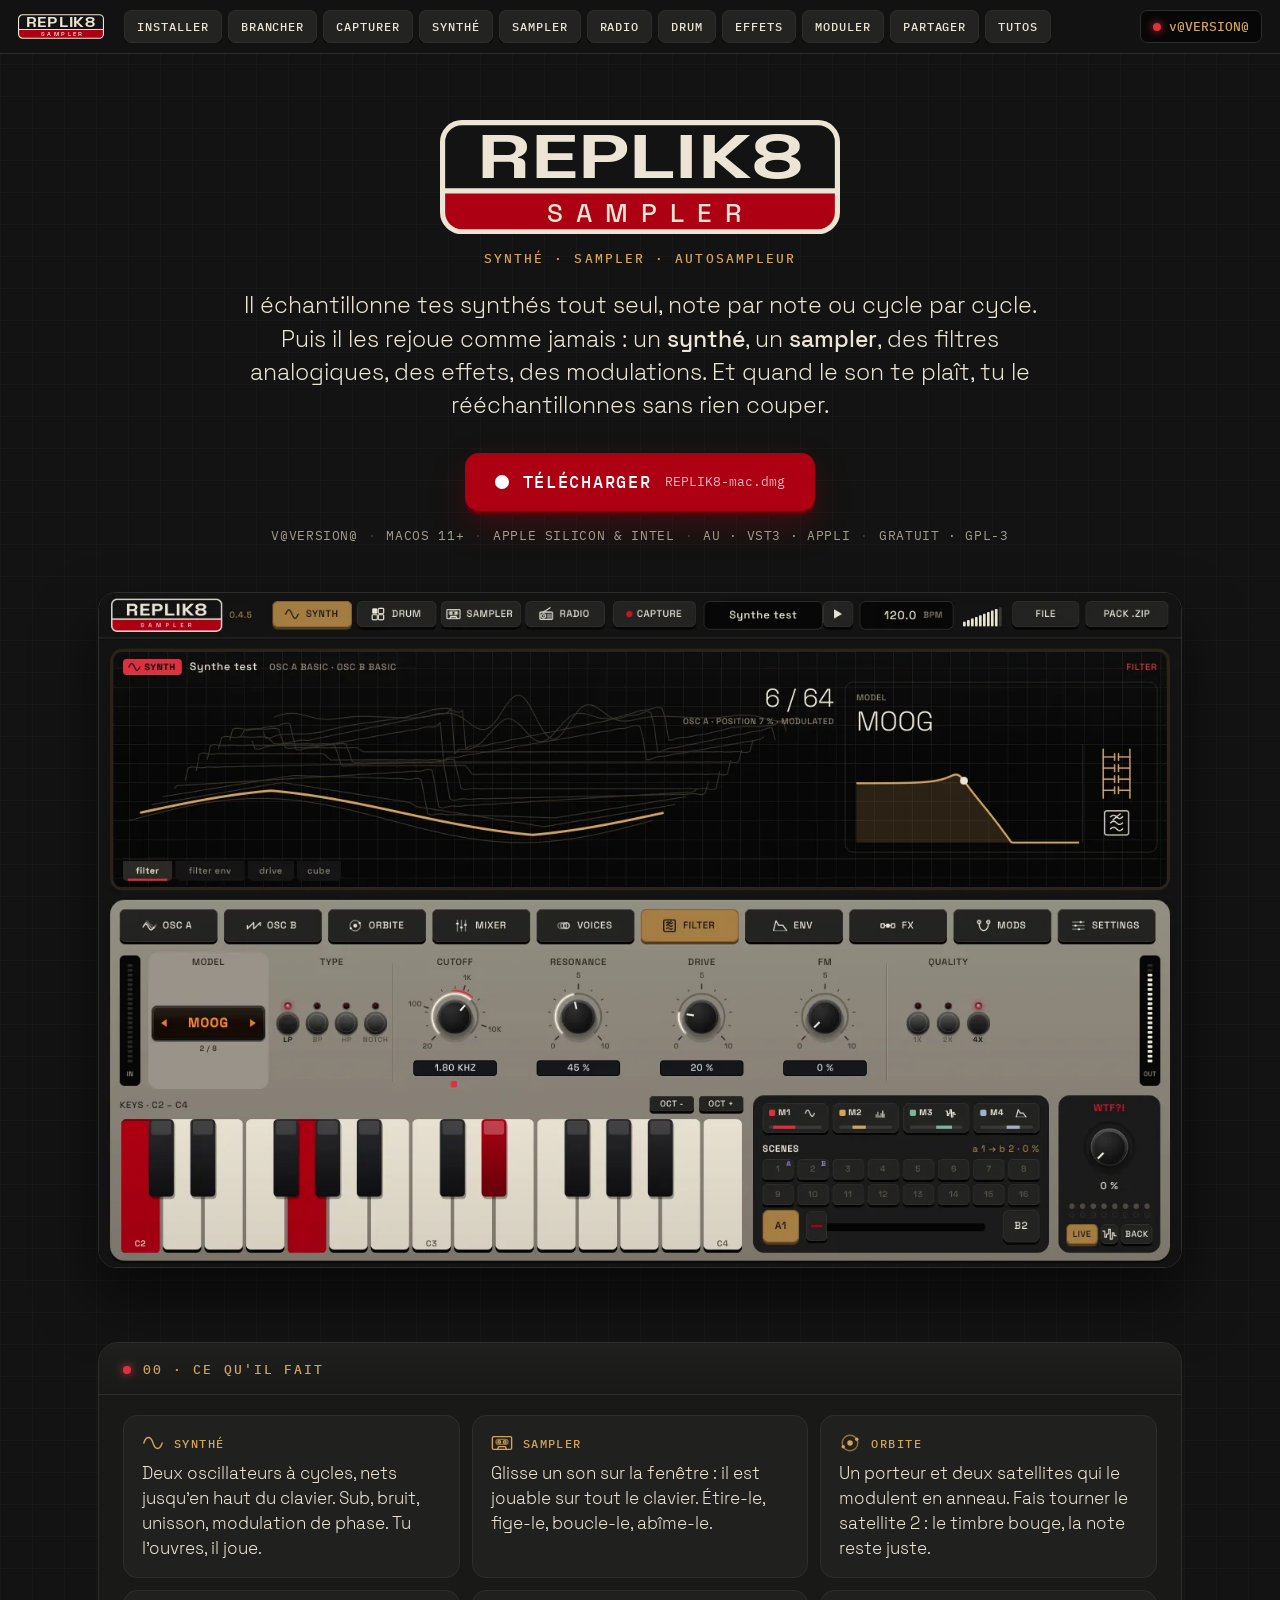
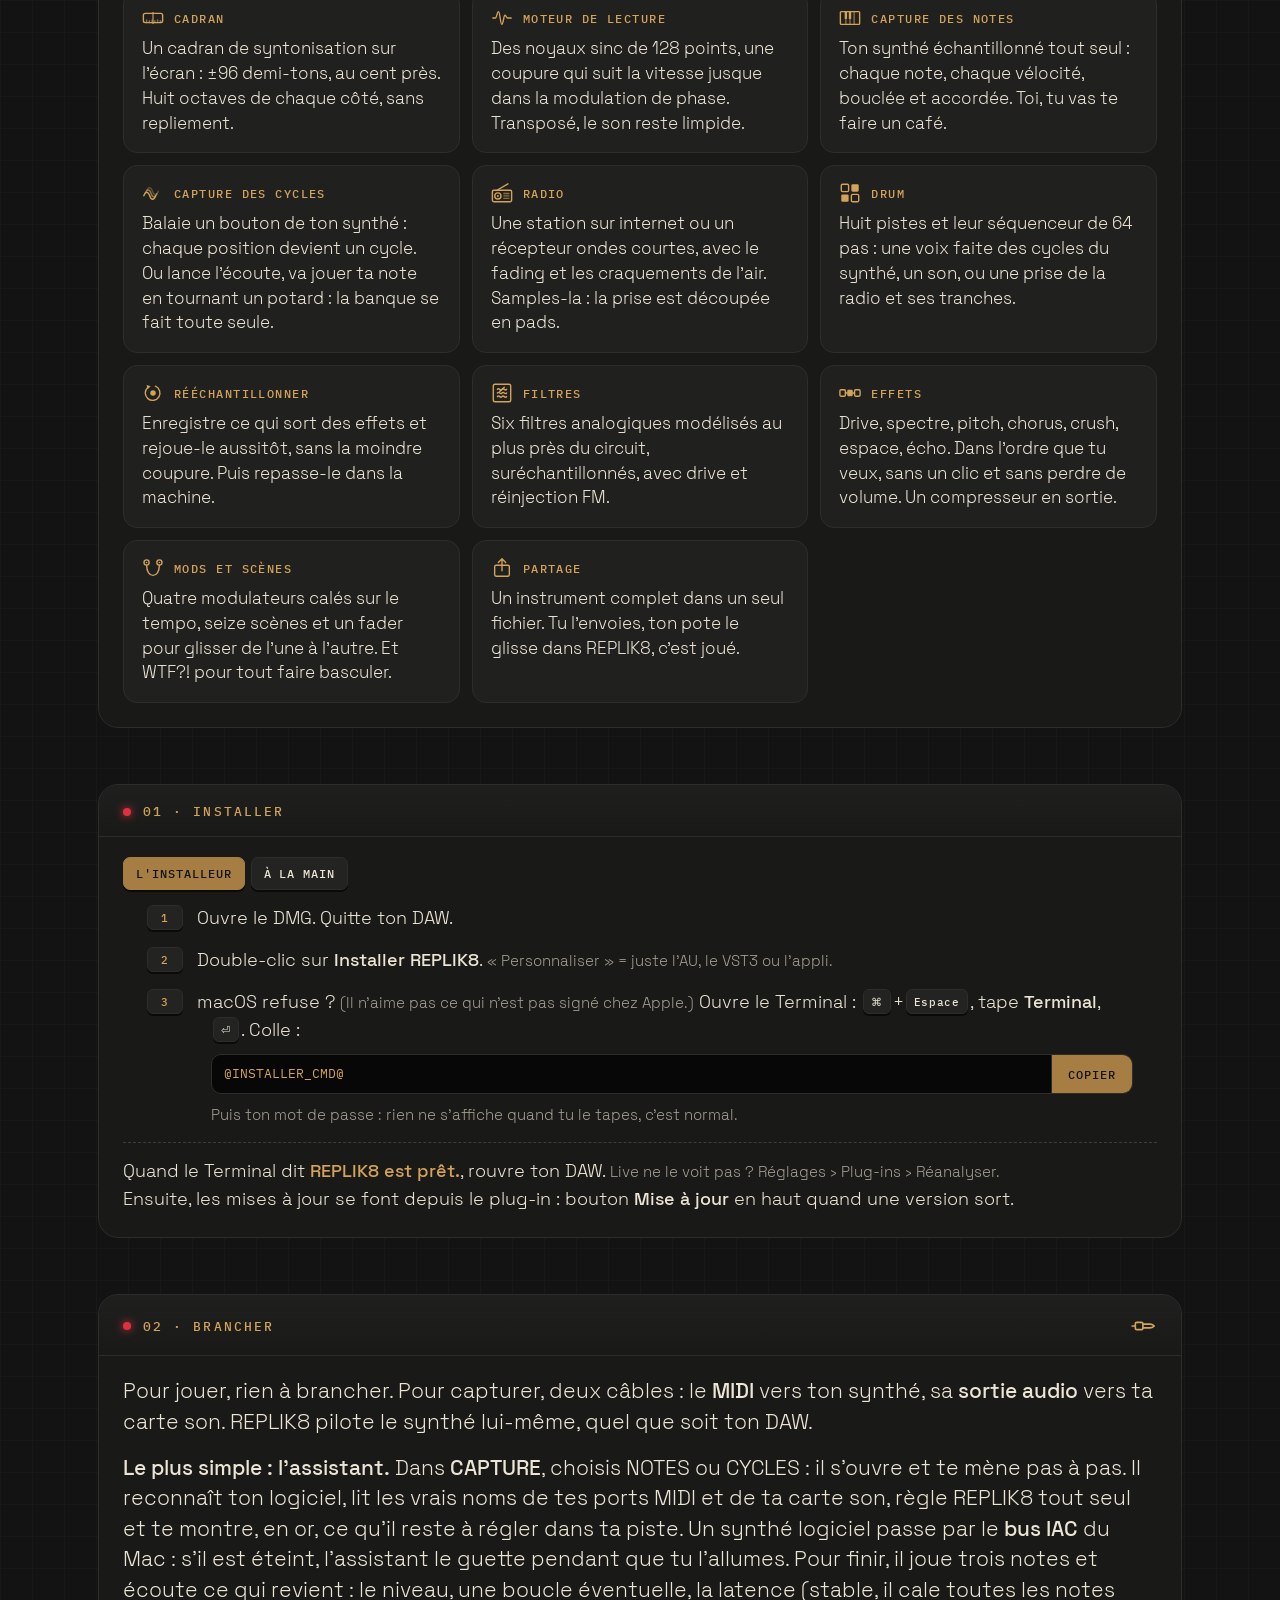
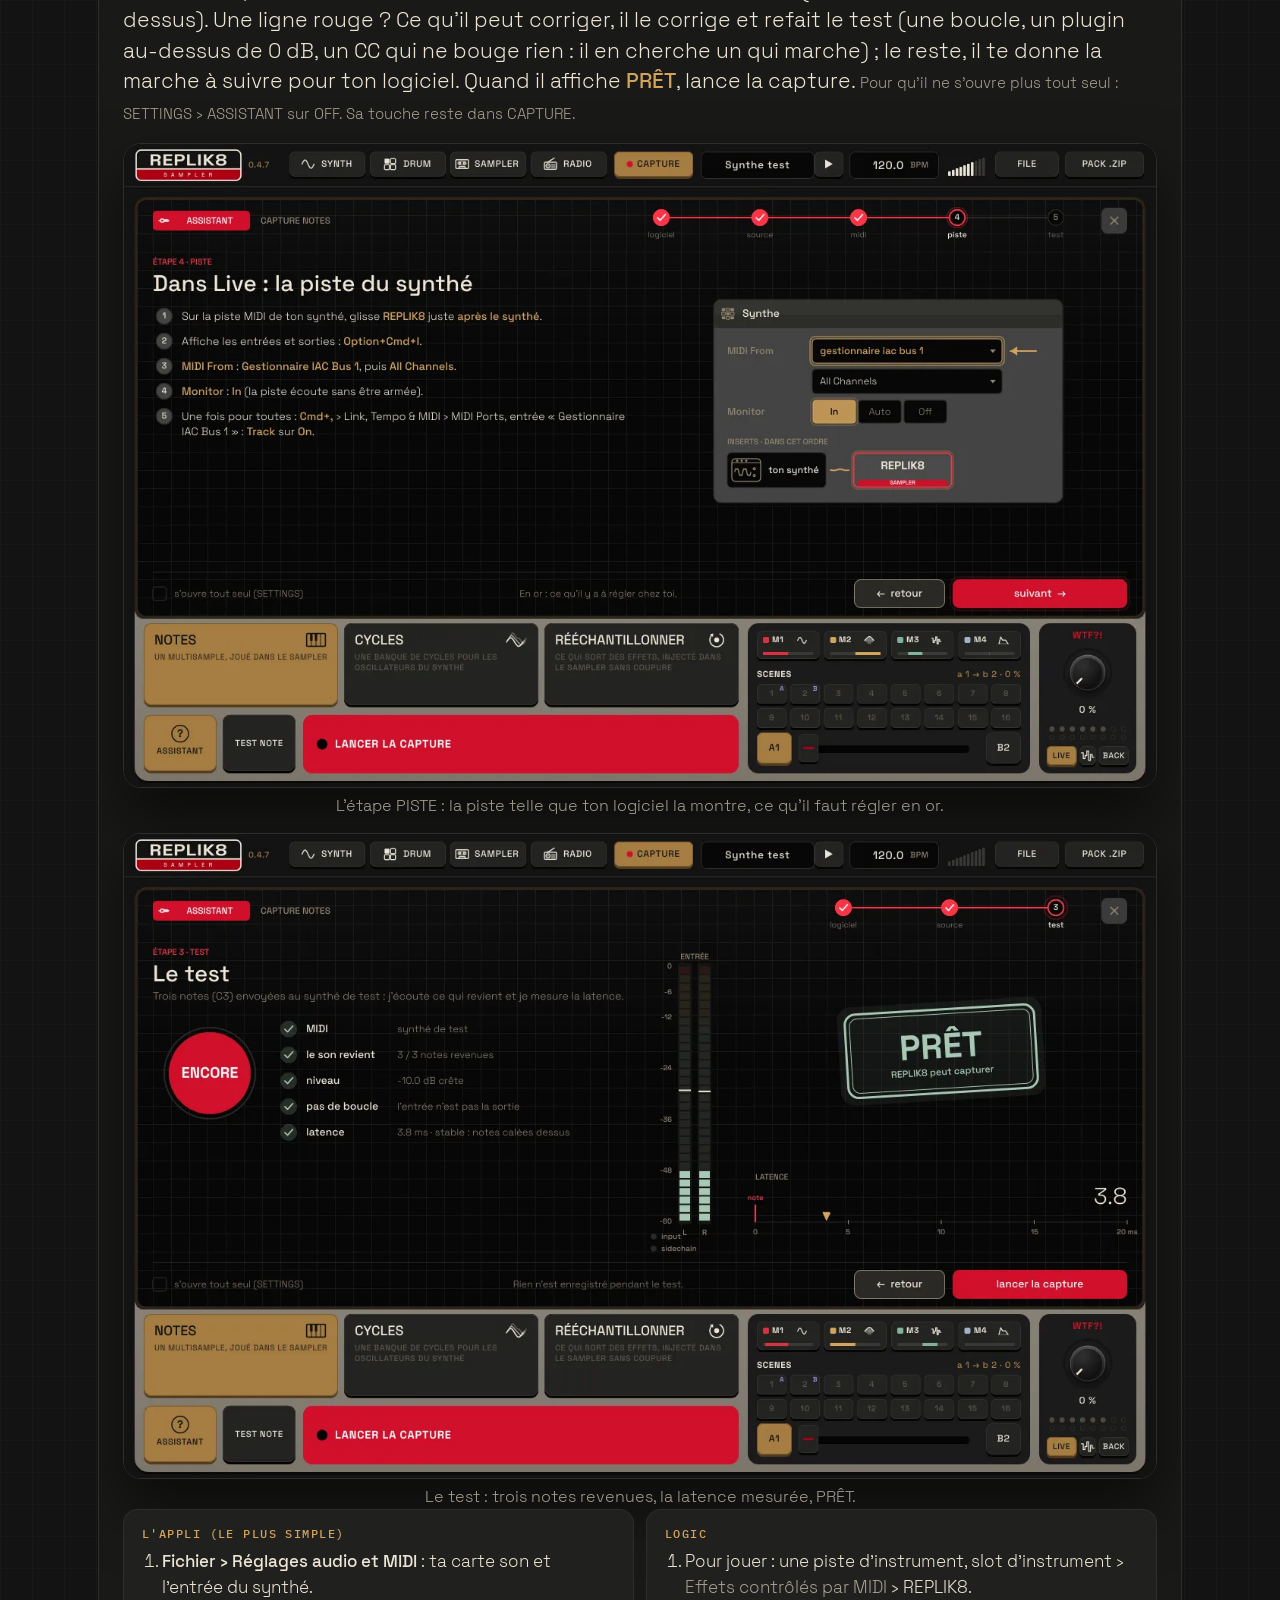
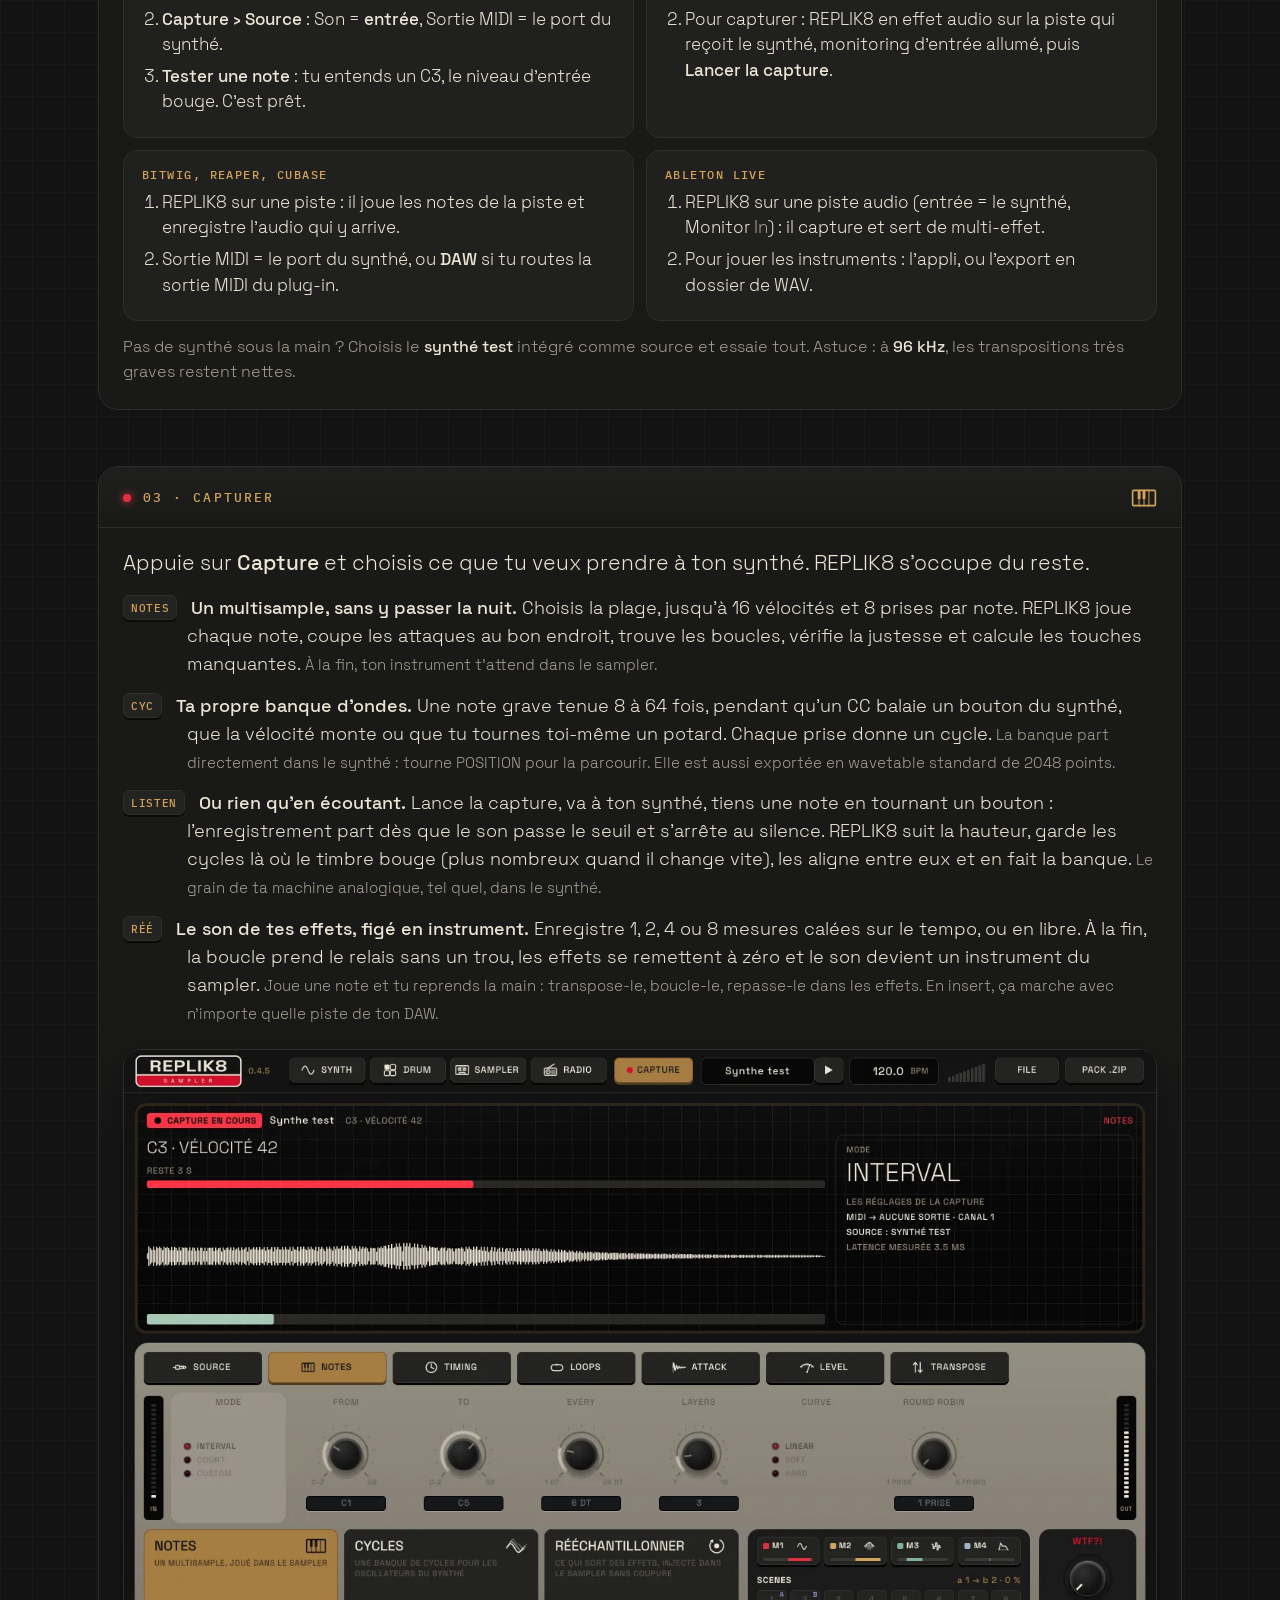
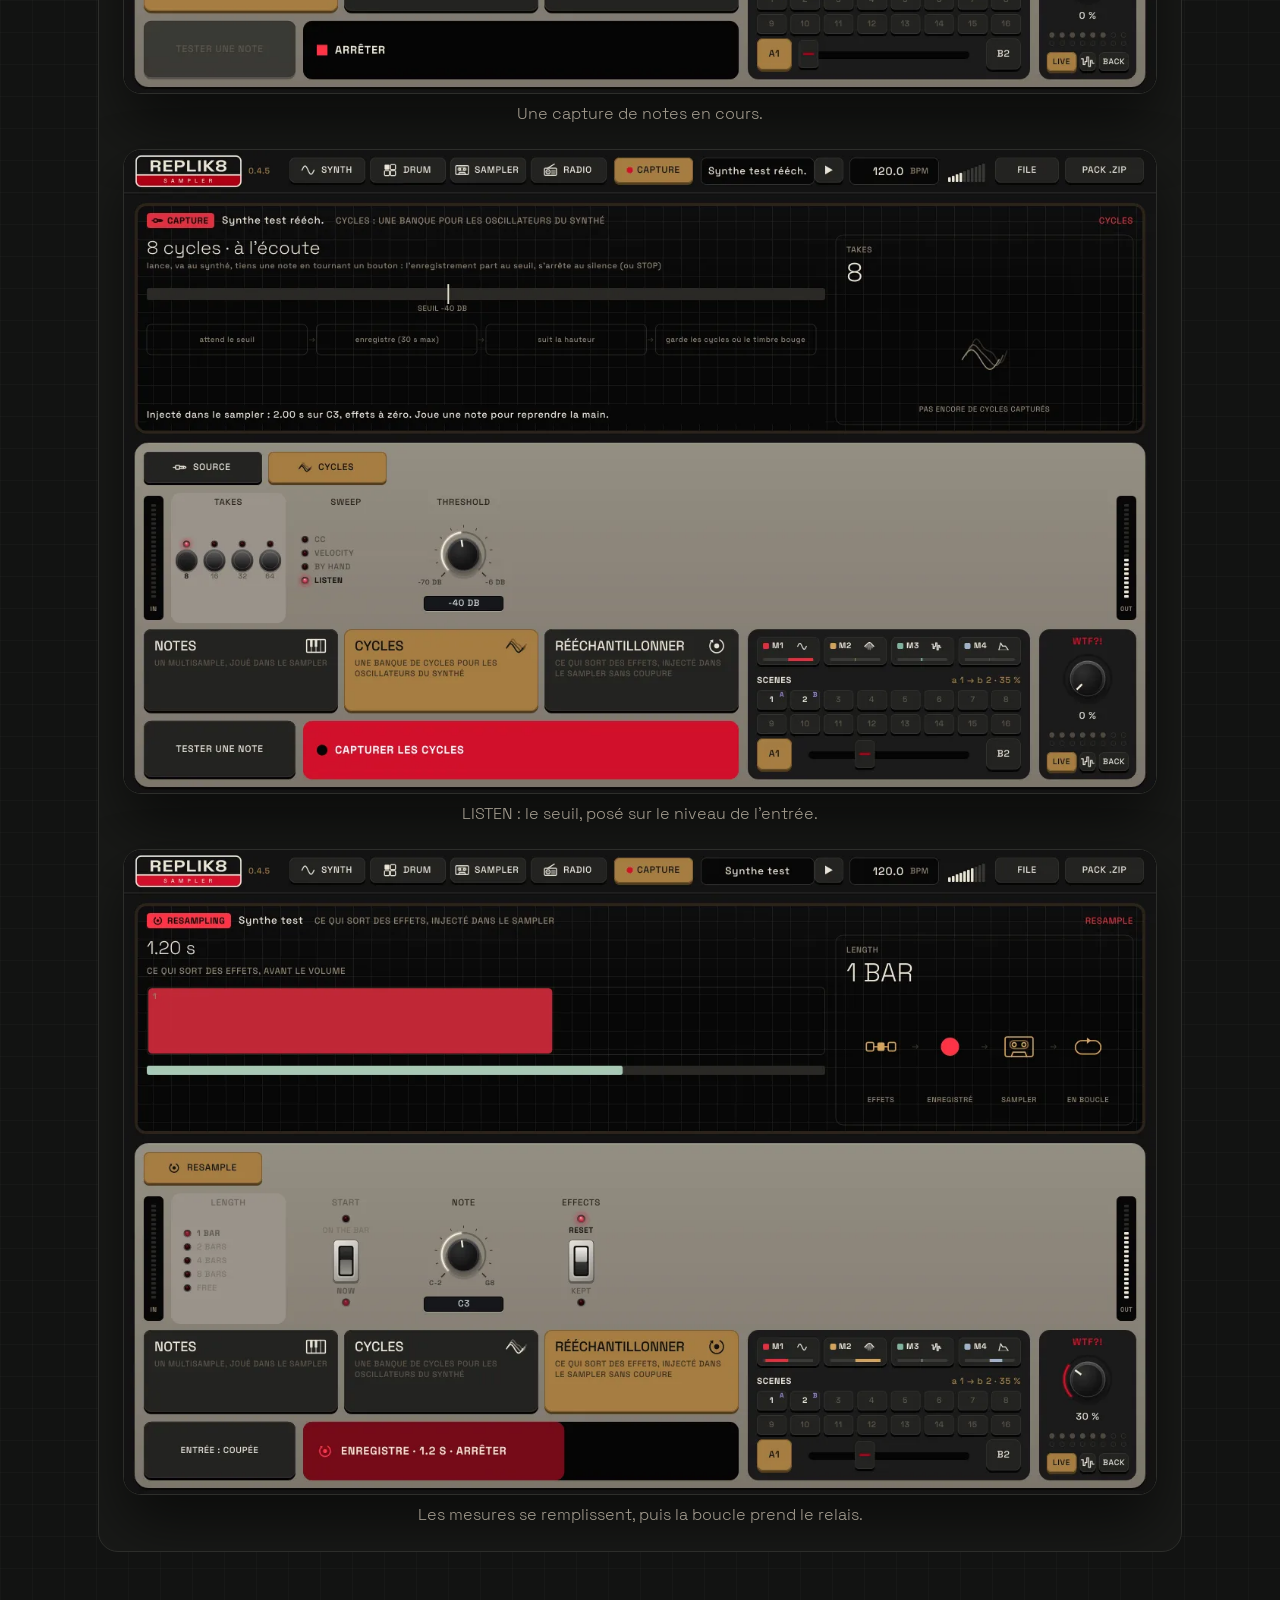
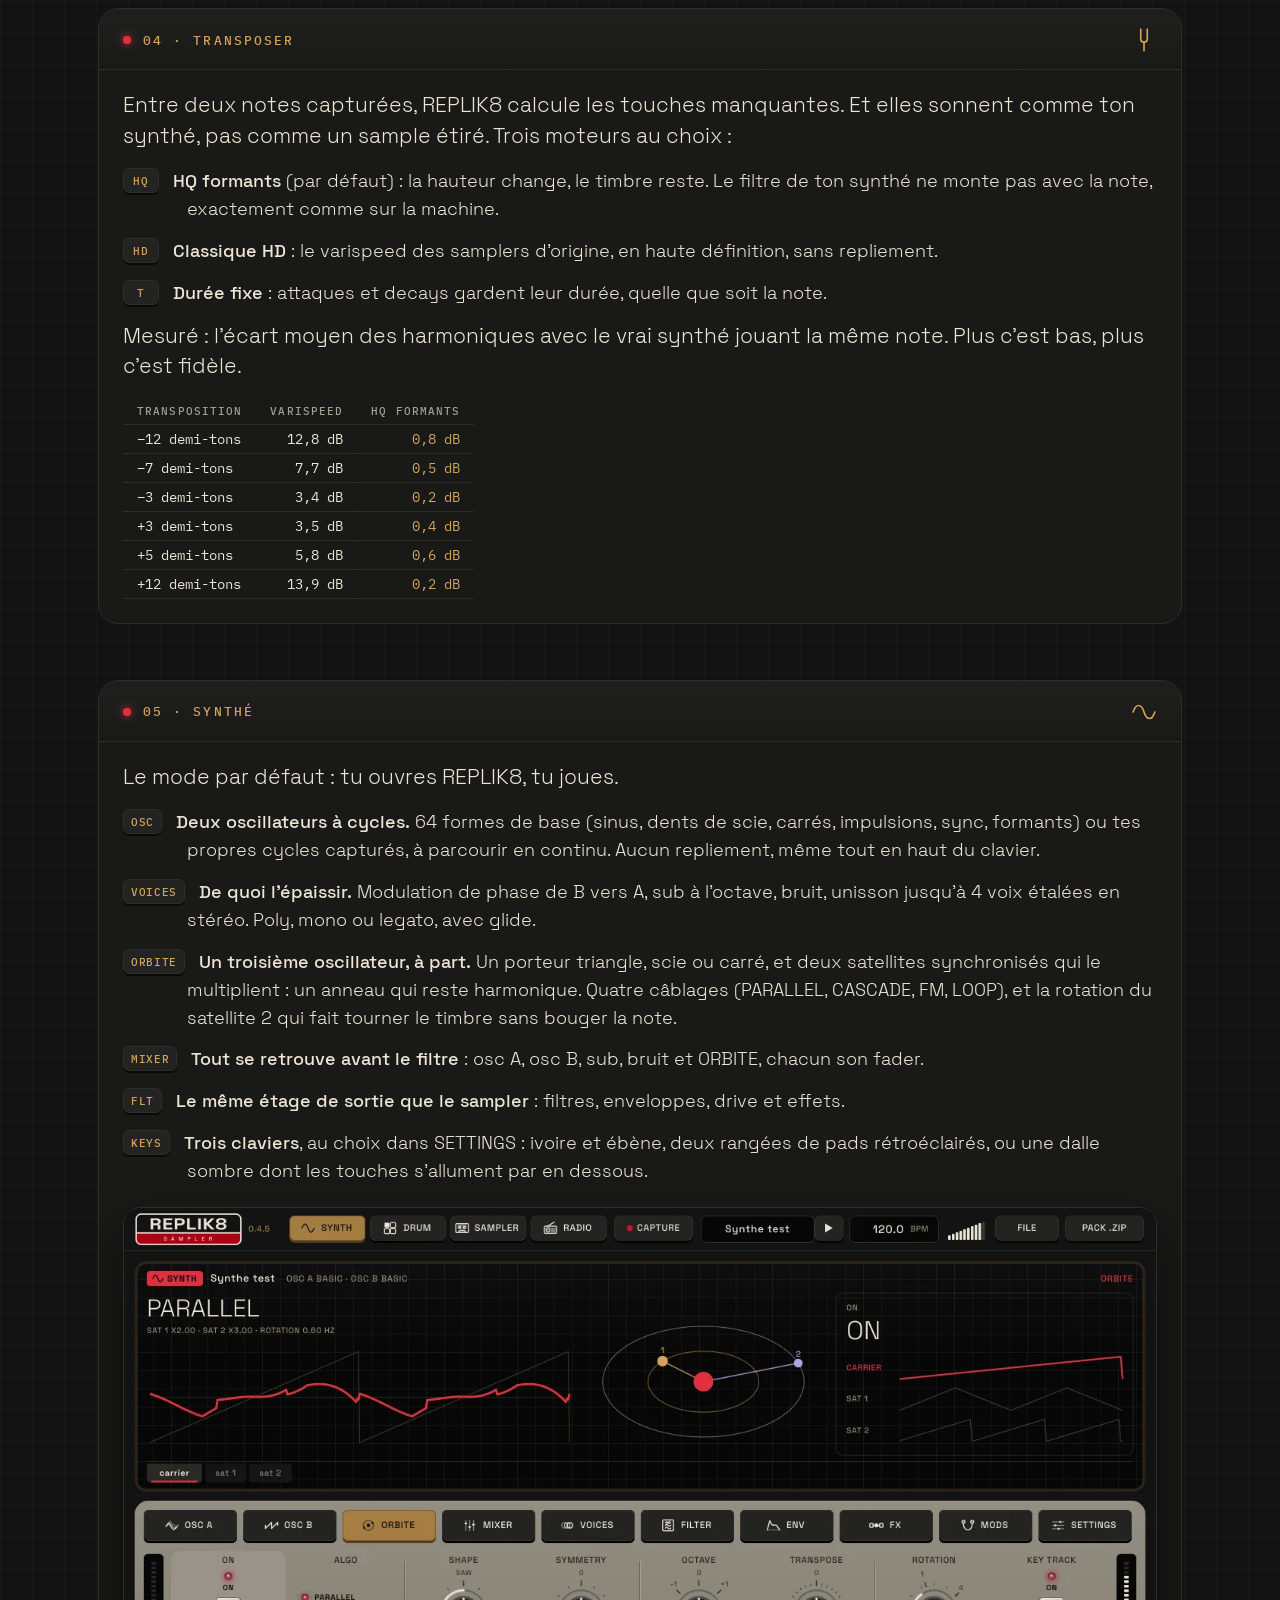
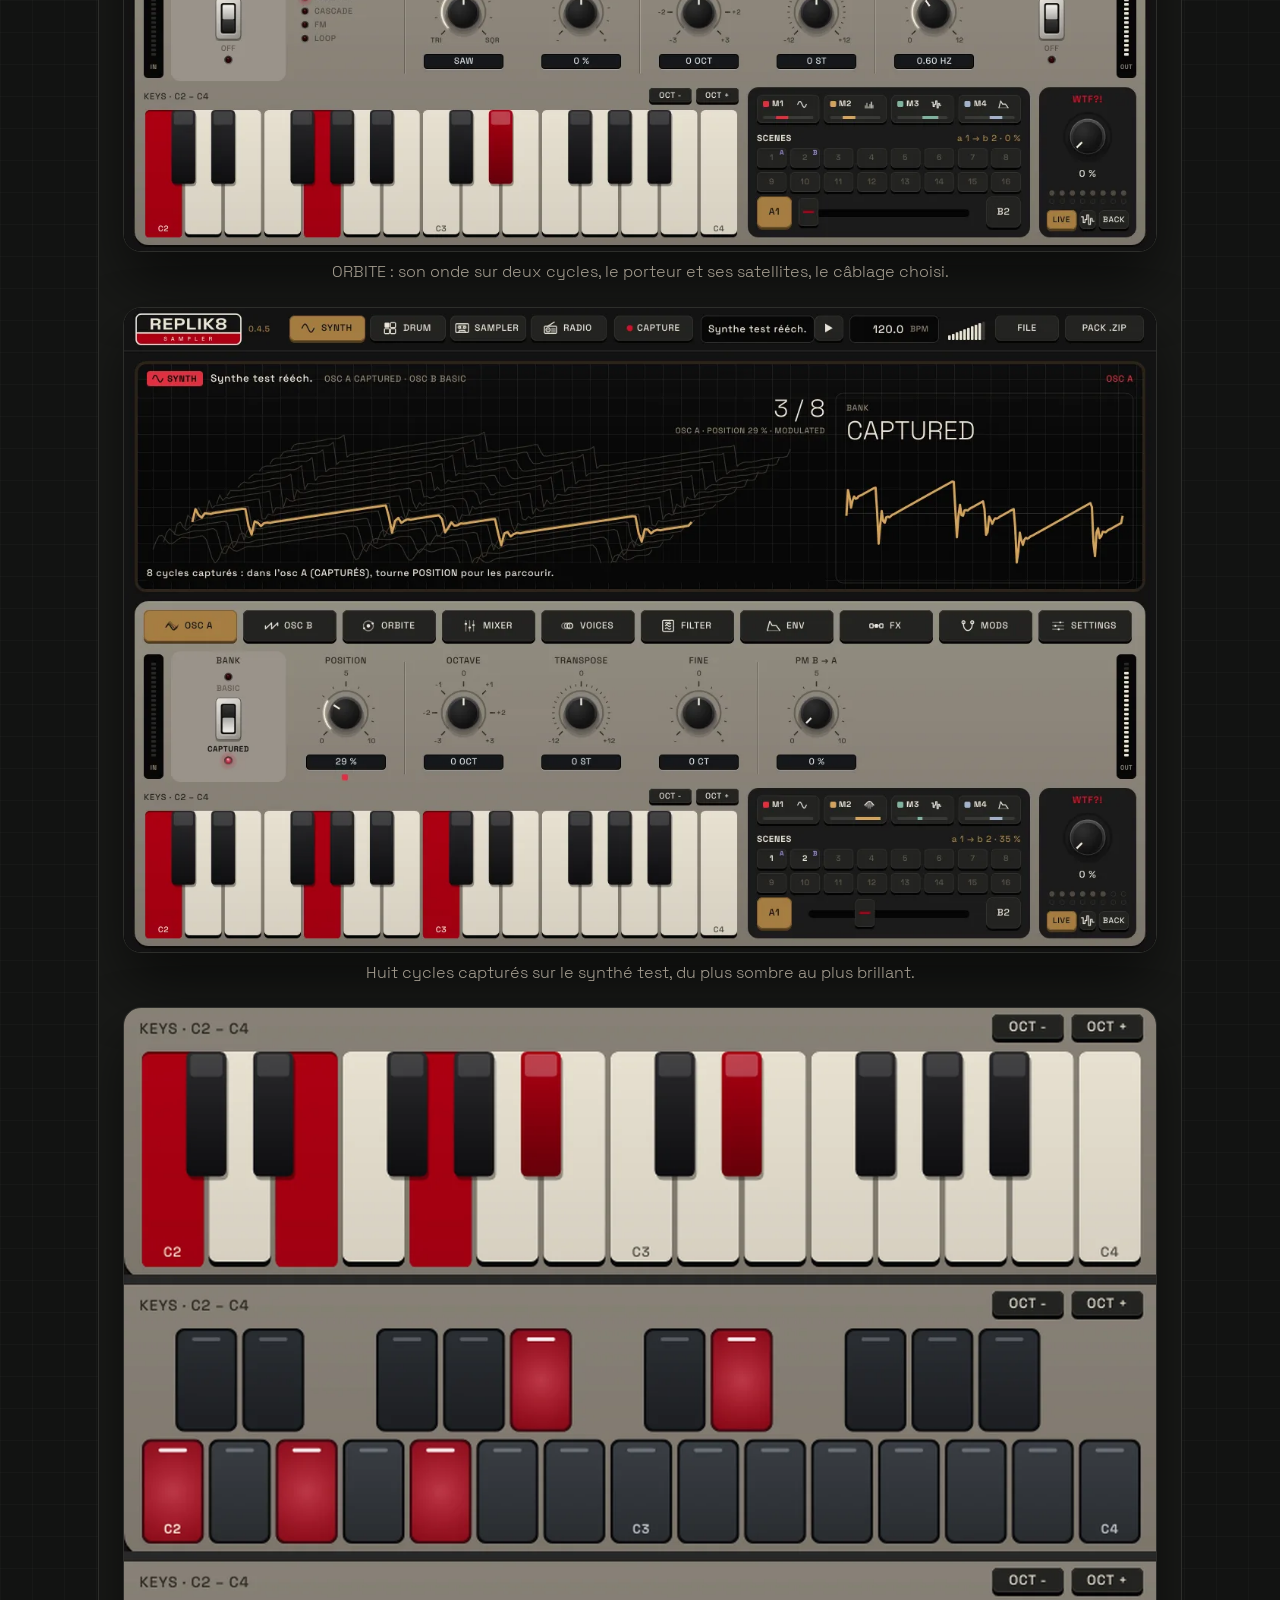
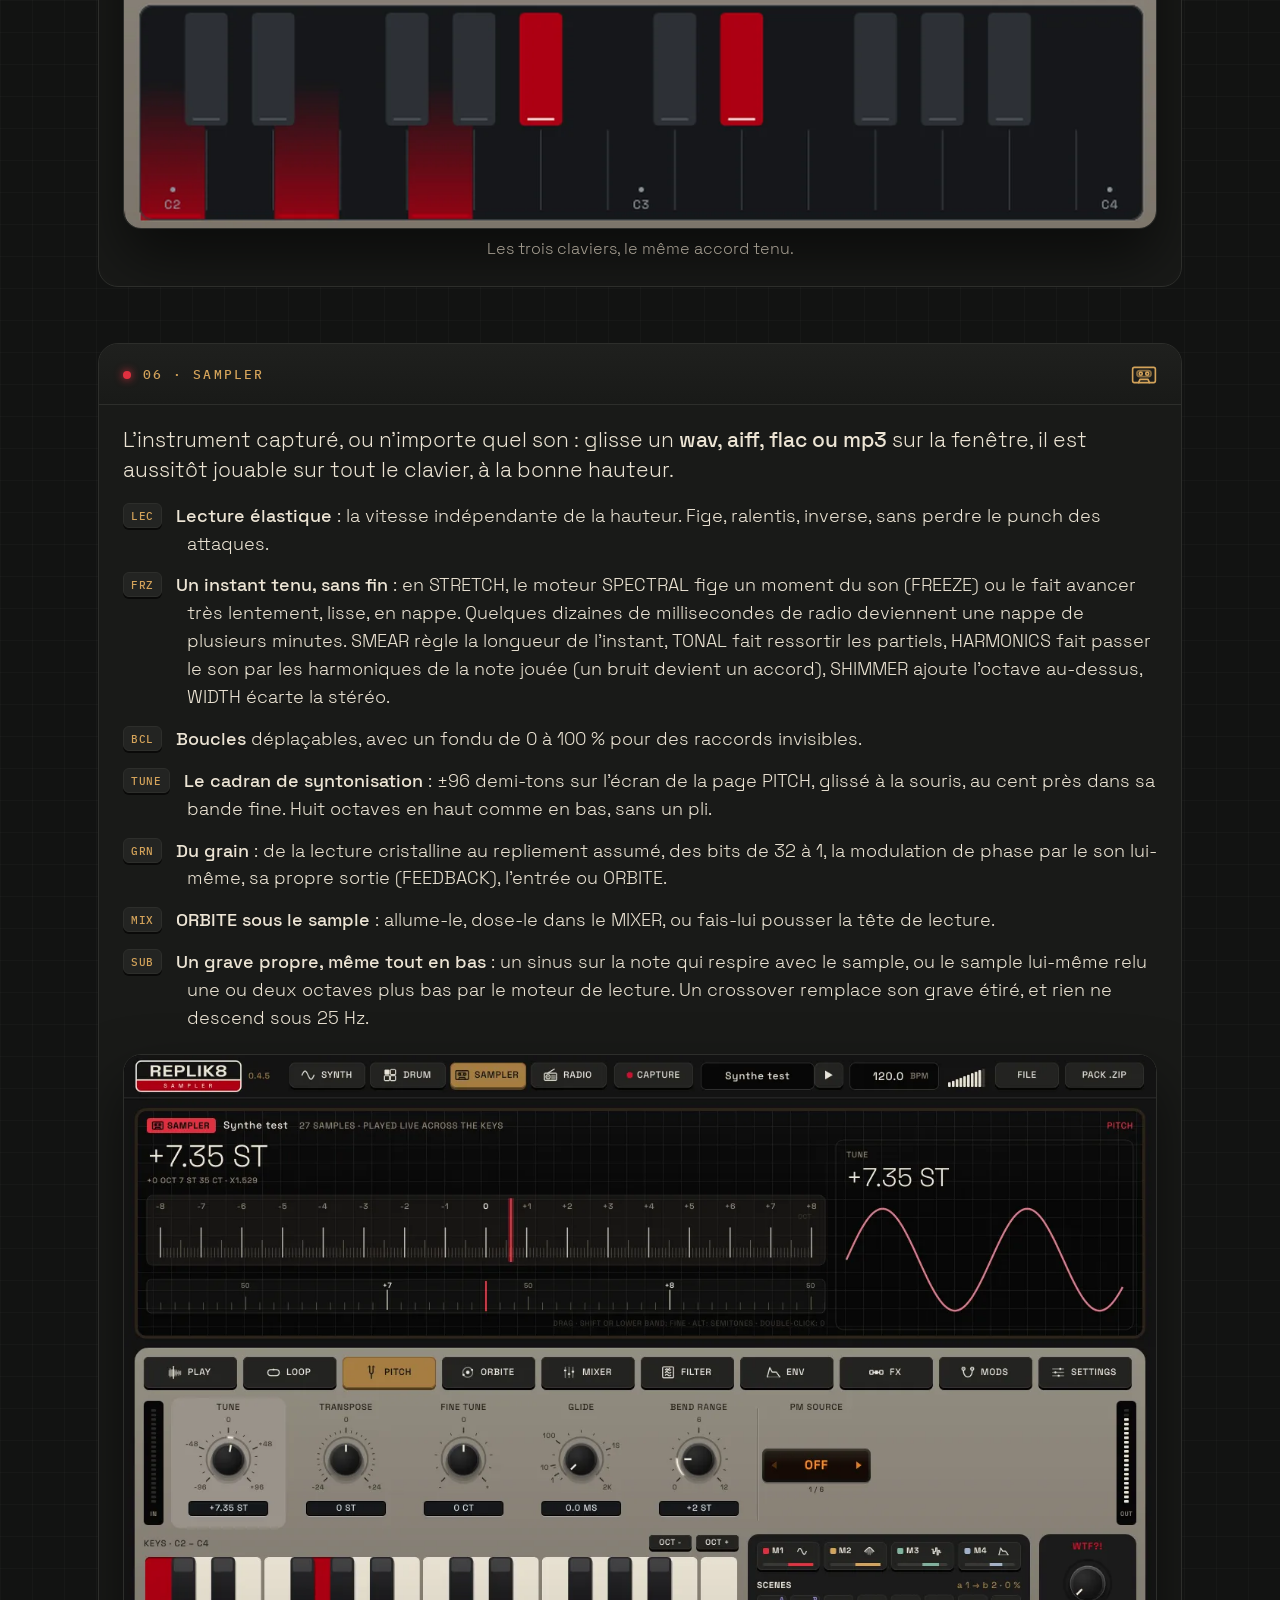
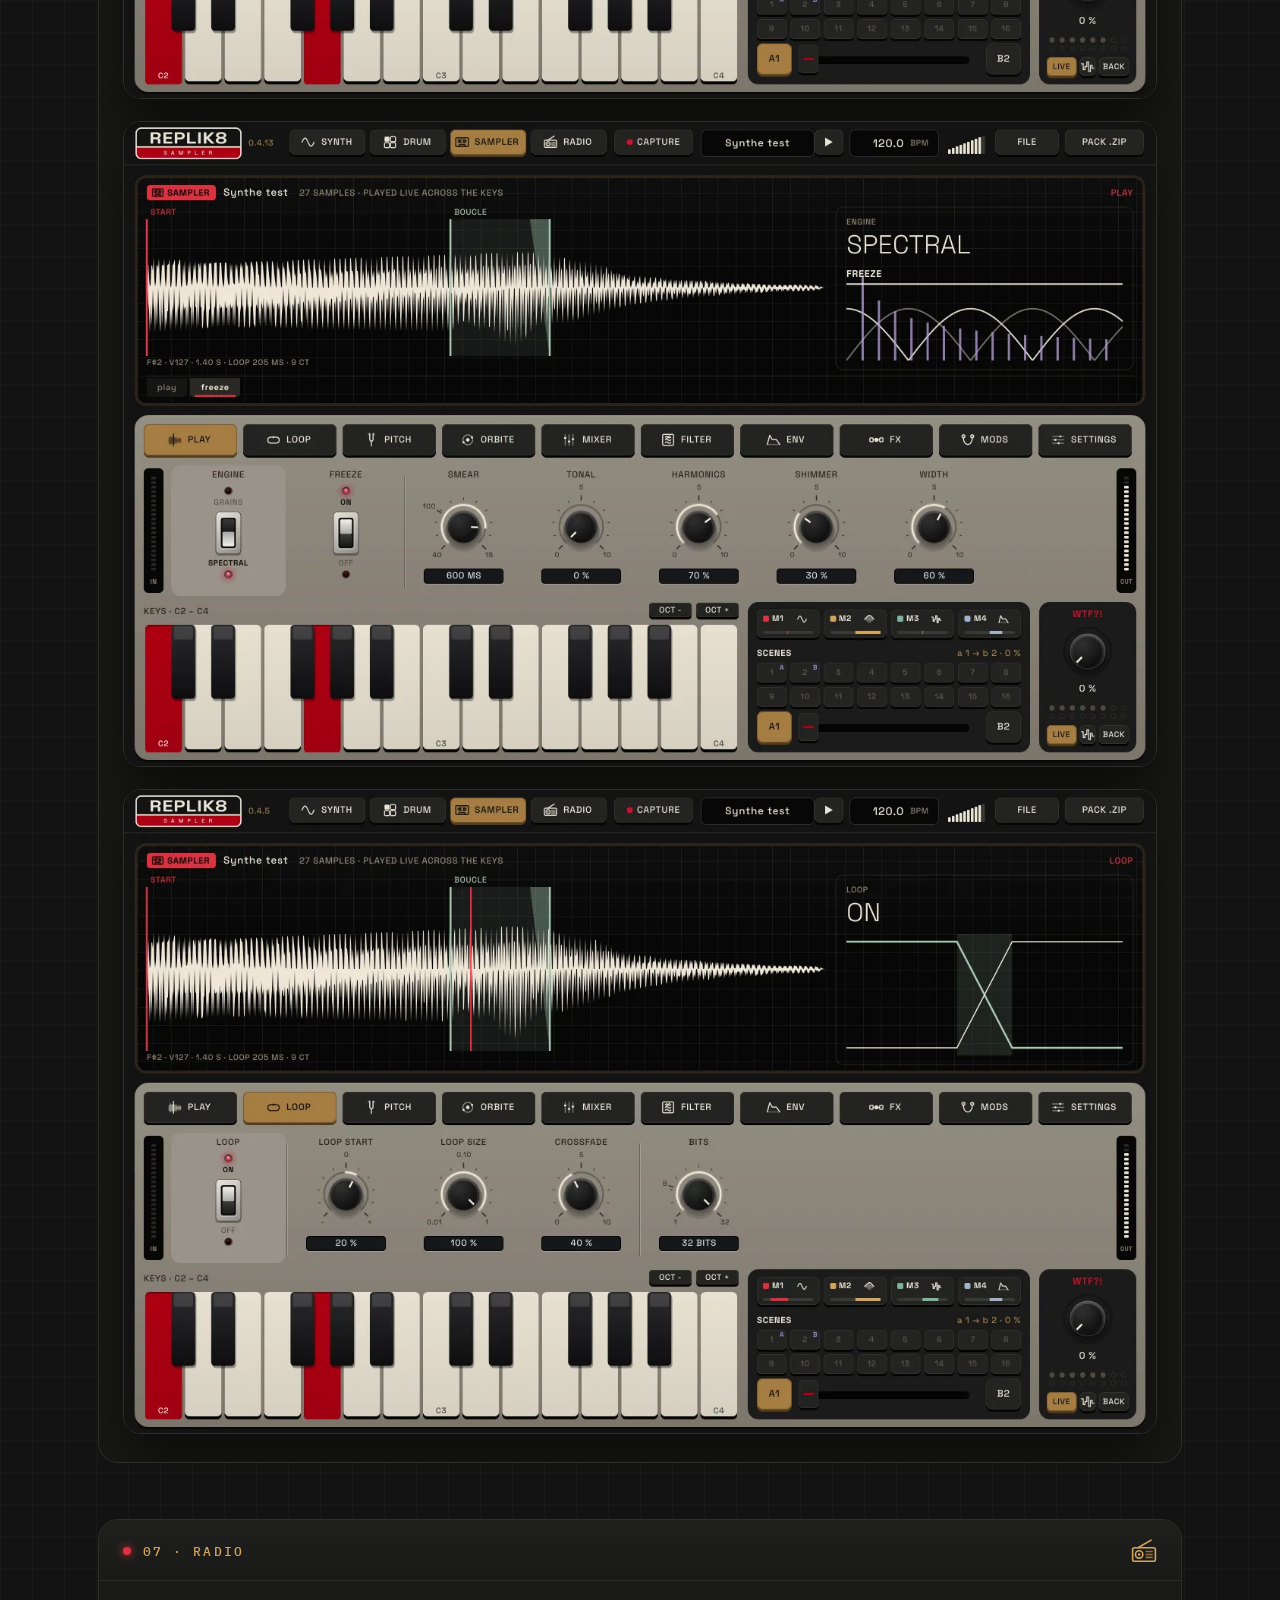
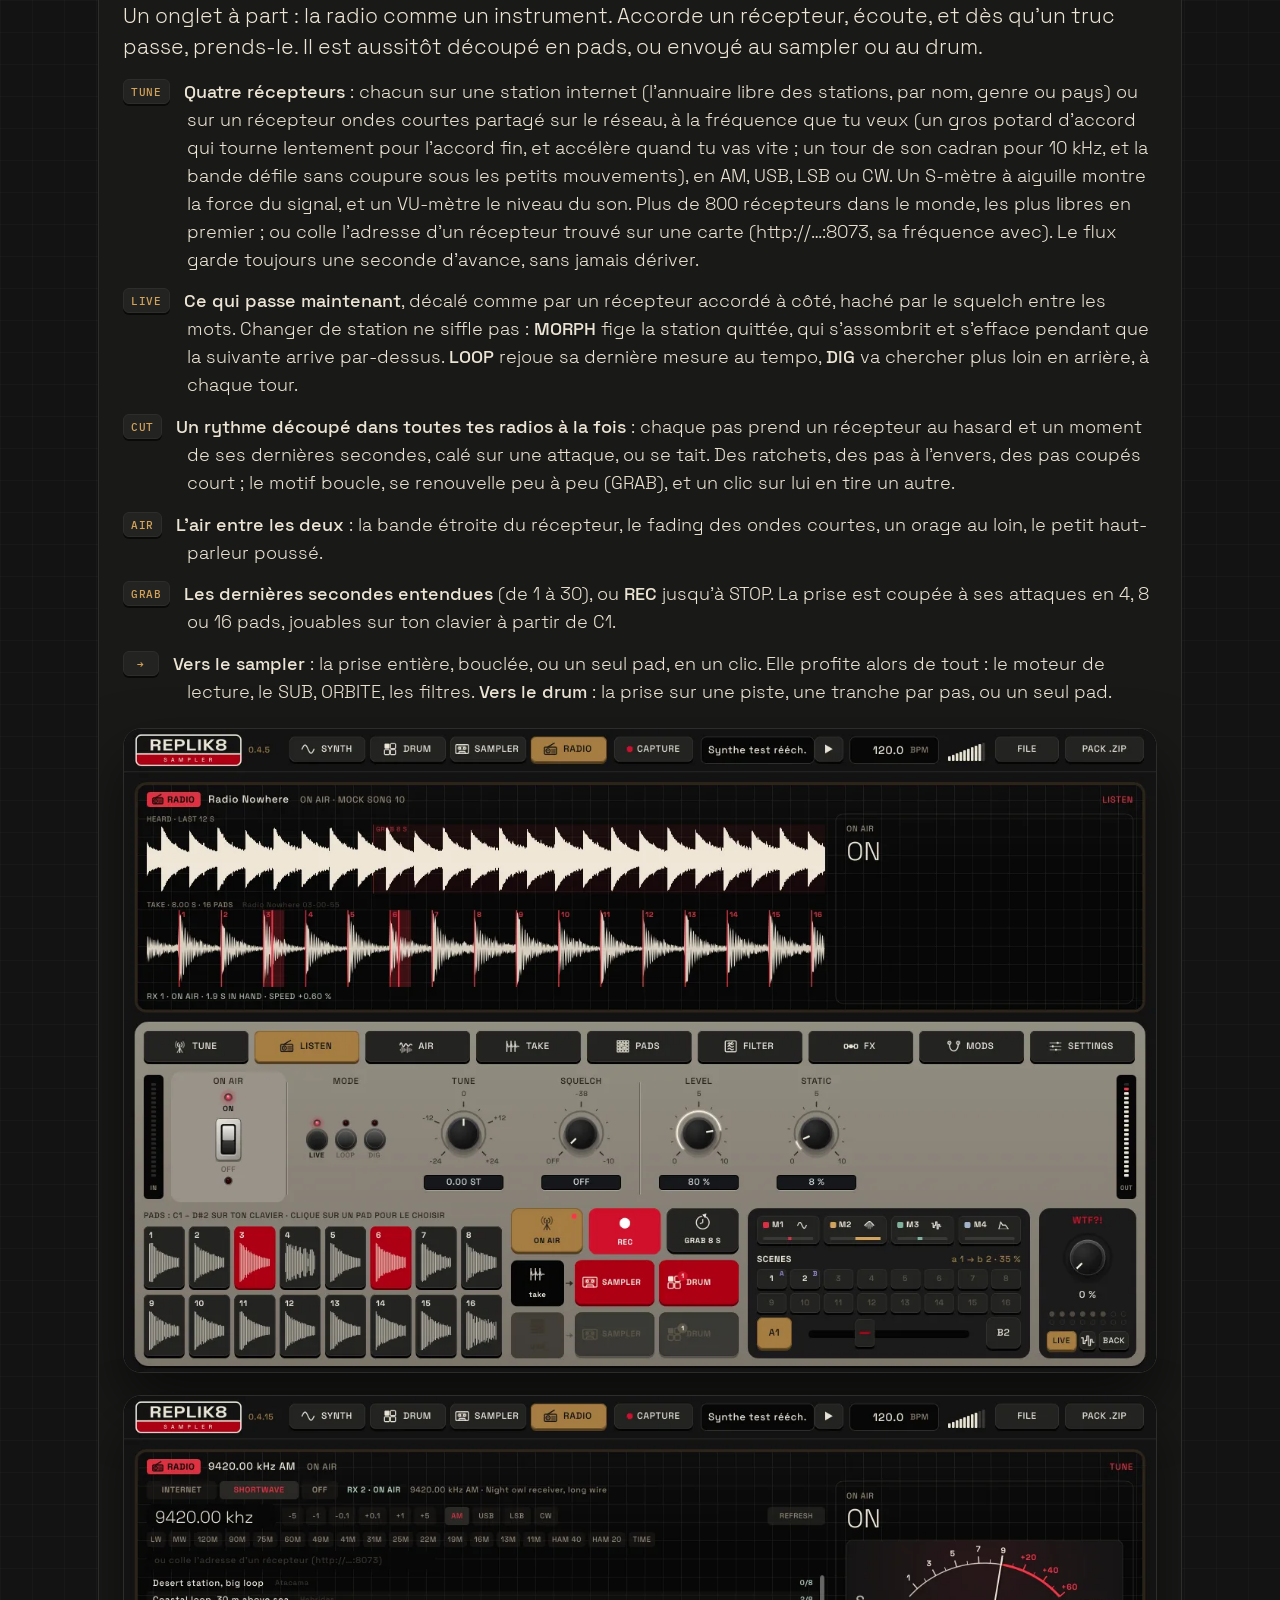
==== site/index.html @ e52d4582 "0.4.15: the radio's meters, an S-meter needle and the sound's level - the right of the screen on the" ====
<!DOCTYPE html>
<html lang="fr">
<head>
<meta charset="utf-8">
<meta name="viewport" content="width=device-width, initial-scale=1">
<title>REPLIK8 — capture tes synthés, joue-les autrement</title>
<meta name="description" content="REPLIK8 échantillonne tes synthés tout seul, note par note ou cycle par cycle, et en fait un synthé et un sampler à part entière : filtres analogiques, effets, modulations, scènes, rééchantillonnage sans coupure. Pour Mac : AU, VST3 et appli. Gratuit.">
<meta name="theme-color" content="#121312">
<link rel="icon" href="favicon.svg" type="image/svg+xml">
<link rel="preload" href="fonts/SpaceGrotesk-Light.woff2" as="font" type="font/woff2" crossorigin>
<link rel="preload" href="fonts/IBMPlexMono-Medium.woff2" as="font" type="font/woff2" crossorigin>
<link rel="stylesheet" href="style.css">
</head>
<body>

<header class="bar">
  <a class="logo" href="#haut"><svg class="logo-badge" viewBox="0 0 140 40" role="img" aria-label="REPLIK8, haut de page"><defs><clipPath id="bc-logo-badge"><rect x=".9" y=".9" width="138.2" height="38.2" rx="6.8"/></clipPath></defs><rect x=".9" y=".9" width="138.2" height="38.2" rx="6.8" fill="#121312"/><g clip-path="url(#bc-logo-badge)"><rect x="0" y="24.8" width="140" height="16" fill="#ad0013"/></g><path d="M0 24.8h140" stroke="#ece4d4" stroke-width="1.8"/><rect x=".9" y=".9" width="138.2" height="38.2" rx="6.8" fill="none" stroke="#ece4d4" stroke-width="1.8"/><text x="70" y="20.2" text-anchor="middle" fill="#ece4d4" font-family="Grotesk, Helvetica, Arial, sans-serif" font-weight="700" font-size="21" textLength="114" lengthAdjust="spacingAndGlyphs">REPLIK8</text><text x="71.5" y="35.6" text-anchor="middle" fill="#ece4d4" font-family="Grotesk, Helvetica, Arial, sans-serif" font-weight="500" font-size="9.2" textLength="68" lengthAdjust="spacing">SAMPLER</text></svg></a>
  <nav>
    <a href="#installer">Installer</a>
    <a href="#brancher">Brancher</a>
    <a href="#capturer">Capturer</a>
    <a href="#synthe">Synthé</a>
    <a href="#sampler">Sampler</a>
    <a href="#radio">Radio</a>
    <a href="#drum">Drum</a>
    <a href="#effets">Effets</a>
    <a href="#moduler">Moduler</a>
    <a href="#partager">Partager</a>
    <a href="#tutos">Tutos</a>
  </nav>
  <a class="light" href="#telecharger"><b></b><span class="ver">v@VERSION@</span></a>
</header>

<main id="haut">

<section class="hero" id="telecharger">
  <h1 class="title"><svg class="badge" viewBox="0 0 140 40" role="img" aria-label="REPLIK8 sampler"><defs><clipPath id="bc-badge"><rect x=".9" y=".9" width="138.2" height="38.2" rx="6.8"/></clipPath></defs><rect x=".9" y=".9" width="138.2" height="38.2" rx="6.8" fill="#121312"/><g clip-path="url(#bc-badge)"><rect x="0" y="24.8" width="140" height="16" fill="#ad0013"/></g><path d="M0 24.8h140" stroke="#ece4d4" stroke-width="1.8"/><rect x=".9" y=".9" width="138.2" height="38.2" rx="6.8" fill="none" stroke="#ece4d4" stroke-width="1.8"/><text x="70" y="20.2" text-anchor="middle" fill="#ece4d4" font-family="Grotesk, Helvetica, Arial, sans-serif" font-weight="700" font-size="21" textLength="114" lengthAdjust="spacingAndGlyphs">REPLIK8</text><text x="71.5" y="35.6" text-anchor="middle" fill="#ece4d4" font-family="Grotesk, Helvetica, Arial, sans-serif" font-weight="500" font-size="9.2" textLength="68" lengthAdjust="spacing">SAMPLER</text></svg></h1>
  <p class="tag">synthé · sampler · autosampleur</p>
  <p class="lead">Il échantillonne tes synthés tout seul, note par note ou cycle par cycle.
    Puis il les rejoue comme jamais&nbsp;: un <b>synthé</b>, un <b>sampler</b>, des filtres analogiques, des effets, des modulations.
    Et quand le son te plaît, tu le rééchantillonnes sans rien couper.</p>
  <div class="get">
    <a class="dl" id="dl" href="https://github.com/distortedimages-code/REPLIKANT/releases/latest/download/REPLIK8-mac.dmg">
      <span class="dot" aria-hidden="true"></span> Télécharger
      <small id="dl-file">REPLIK8-mac.dmg</small>
    </a>
    <ul class="specs">
      <li><span class="ver">v@VERSION@</span></li><li>macOS 11+</li><li>Apple Silicon &amp; Intel</li><li>AU · VST3 · appli</li><li>gratuit · GPL-3</li>
    </ul>
  </div>
  <figure class="screen">
    <img src="img/synthe-1360.webp" srcset="img/synthe-680.webp 680w, img/synthe-1360.webp 1360w"
         sizes="(max-width: 1100px) 100vw, 1084px" width="1360" height="848"
         alt="REPLIK8 en mode SYNTH : l'écran noir avec la pile de cycles et la courbe du filtre, les pages, les potards, le clavier, les mods et les scènes.">
  </figure>
</section>

<section class="mod" id="quoi">
  <h2><span>00 · Ce qu'il fait</span></h2>
  <div class="facts">
    <div><h3><svg class="p" viewBox="0 0 24 24"><path d="M2 12c2.5-8 7.5-8 10 0s7.5 8 10 0"/></svg>Synthé</h3><p>Deux oscillateurs à cycles, nets jusqu'en haut du clavier. Sub, bruit, unisson, modulation de phase. Tu l'ouvres, il joue.</p></div>
    <div><h3><svg class="p" viewBox="0 0 24 24"><rect x="1.5" y="5" width="21" height="14" rx="1.6"/><rect x="5.5" y="8" width="13" height="5.5" rx="2.7" opacity=".6"/><circle cx="9" cy="10.8" r="1.4"/><circle cx="15" cy="10.8" r="1.4"/><path d="M7 19l1.3-3h7.4L17 19"/></svg>Sampler</h3><p>Glisse un son sur la fenêtre&nbsp;: il est jouable sur tout le clavier. Étire-le, fige-le, boucle-le, abîme-le.</p></div>
    <div><h3><svg class="p" viewBox="0 0 24 24"><circle class="f" cx="12" cy="12" r="3"/><circle cx="12" cy="12" r="8.5" opacity=".6"/><circle class="f" cx="19.4" cy="7.8" r="1.9"/><circle class="f" cx="4.6" cy="16.2" r="1.9"/></svg>Orbite</h3><p>Un porteur et deux satellites qui le modulent en anneau. Fais tourner le satellite 2&nbsp;: le timbre bouge, la note reste juste.</p></div>
    <div><h3><svg class="p" viewBox="0 0 24 24"><rect x="1.5" y="7" width="21" height="10" rx="2"/><path d="M5 17v-3M8 17v-2M11 17v-3M14 17v-2M17 17v-3M20 17v-2" opacity=".6"/><path class="f" d="M12.6 5.5h-1.2v13h1.2z"/></svg>Cadran</h3><p>Un cadran de syntonisation sur l'écran&nbsp;: ±96 demi-tons, au cent près. Huit octaves de chaque côté, sans repliement.</p></div>
    <div><h3><svg class="p" viewBox="0 0 24 24"><path d="M2 12h3c1.2 0 1.6-7 3.2-7s2 14 3.6 14 2-10 3.4-10 1.6 3 2.8 3H22" /></svg>Moteur de lecture</h3><p>Des noyaux sinc de 128 points, une coupure qui suit la vitesse jusque dans la modulation de phase. Transposé, le son reste limpide.</p></div>
    <div><h3><svg class="p" viewBox="0 0 24 24"><rect x="1.5" y="5" width="21" height="14" rx="1"/><path d="M7.5 5v14M12 5v14M16.5 5v14" opacity=".6"/><rect class="f" x="6.2" y="5" width="2.6" height="8"/><rect class="f" x="10.7" y="5" width="2.6" height="8"/></svg>Capture des notes</h3><p>Ton synthé échantillonné tout seul&nbsp;: chaque note, chaque vélocité, bouclée et accordée. Toi, tu vas te faire un café.</p></div>
    <div><h3><svg class="p" viewBox="0 0 24 24"><path d="M5 10c1.6-5 4.8-5 6.4 0s4.8 5 6.4 0" opacity=".35"/><path d="M3.5 12.5c1.6-5 4.8-5 6.4 0s4.8 5 6.4 0" opacity=".65"/><path d="M2 15c1.6-5 4.8-5 6.4 0s4.8 5 6.4 0"/></svg>Capture des cycles</h3><p>Balaie un bouton de ton synthé&nbsp;: chaque position devient un cycle. Ou lance l'écoute, va jouer ta note en tournant un potard&nbsp;: la banque se fait toute seule.</p></div>
    <div><h3><svg class="p" viewBox="0 0 24 24"><rect x="1.5" y="9" width="21" height="12.5" rx="1.6"/><circle cx="7.5" cy="15.2" r="3.4"/><circle class="f" cx="7.5" cy="15.2" r="1.1"/><path d="M14 12.5h5.5M14 15.2h5.5M14 17.9h5.5" opacity=".6"/><path d="M6.5 9 18.5 2"/></svg>Radio</h3><p>Une station sur internet ou un récepteur ondes courtes, avec le fading et les craquements de l'air. Samples-la&nbsp;: la prise est découpée en pads.</p></div>
    <div><h3><svg class="p" viewBox="0 0 24 24"><rect x="2.5" y="2.5" width="8" height="8" rx="1.4"/><rect class="f" x="13.5" y="2.5" width="8" height="8" rx="1.4"/><rect class="f" x="2.5" y="13.5" width="8" height="8" rx="1.4"/><rect x="13.5" y="13.5" width="8" height="8" rx="1.4"/></svg>Drum</h3><p>Huit pistes et leur séquenceur de 64 pas&nbsp;: une voix faite des cycles du synthé, un son, ou une prise de la radio et ses tranches.</p></div>
    <div><h3><svg class="p" viewBox="0 0 24 24"><path d="M14.6 4.6A8 8 0 1 1 6.3 6"/><path class="f" d="M5 3.2l4.4 1.4-3.2 3.4z"/><circle class="f" cx="12" cy="12" r="3"/></svg>Rééchantillonner</h3><p>Enregistre ce qui sort des effets et rejoue-le aussitôt, sans la moindre coupure. Puis repasse-le dans la machine.</p></div>
    <div><h3><svg class="p" viewBox="0 0 24 24"><rect x="2.5" y="2.5" width="19" height="19" rx="2"/><path d="M7 8c1.7-2.4 3.3 2.4 5 0s3.3 2.4 5 0M7 12c1.7-2.4 3.3 2.4 5 0s3.3 2.4 5 0M7 16c1.7-2.4 3.3 2.4 5 0s3.3 2.4 5 0"/><path d="M9.5 10.4l5-4.8"/></svg>Filtres</h3><p>Six filtres analogiques modélisés au plus près du circuit, suréchantillonnés, avec drive et réinjection FM.</p></div>
    <div><h3><svg class="p" viewBox="0 0 24 24"><rect x="1" y="8.5" width="6" height="7" rx="1.2"/><rect class="f" x="9" y="8.5" width="6" height="7" rx="1.2"/><rect x="17" y="8.5" width="6" height="7" rx="1.2"/><path d="M7 12h2M15 12h2"/></svg>Effets</h3><p>Drive, spectre, pitch, chorus, crush, espace, écho. Dans l'ordre que tu veux, sans un clic et sans perdre de volume. Un compresseur en sortie.</p></div>
    <div><h3><svg class="p" viewBox="0 0 24 24"><circle cx="5" cy="6" r="2.8"/><circle cx="19" cy="6" r="2.8"/><circle class="f" cx="5" cy="6" r=".9"/><circle class="f" cx="19" cy="6" r=".9"/><path d="M5 8.8c0 15 14 15 14 0"/></svg>Mods et scènes</h3><p>Quatre modulateurs calés sur le tempo, seize scènes et un fader pour glisser de l'une à l'autre. Et WTF?! pour tout faire basculer.</p></div>
    <div><h3><svg class="p" viewBox="0 0 24 24"><rect x="4" y="9" width="16" height="12" rx="1.6"/><path d="M12 15V2M8 6l4-4 4 4"/></svg>Partage</h3><p>Un instrument complet dans un seul fichier. Tu l'envoies, ton pote le glisse dans REPLIK8, c'est joué.</p></div>
  </div>
</section>

<!-- 01 INSTALLER ============================================================ -->
<section class="mod" id="installer">
  <h2><span>01 · Installer</span></h2>
  <div class="tabs" role="tablist">
    <button role="tab" aria-selected="true" data-route="pkg">L'installeur</button>
    <button role="tab" aria-selected="false" data-route="hand">À la main</button>
  </div>

  <div class="route" data-route="pkg">
    <ol class="steps-list">
      <li><kbd>1</kbd>Ouvre le DMG. Quitte ton DAW.</li>
      <li><kbd>2</kbd>Double-clic sur <b>Installer REPLIK8</b>. <small>« Personnaliser » = juste l'AU, le VST3 ou l'appli.</small></li>
      <li><kbd>3</kbd>macOS refuse&nbsp;? <small>(Il n'aime pas ce qui n'est pas signé chez Apple.)</small> Ouvre le Terminal&nbsp;: <kbd class="k">⌘</kbd>+<kbd class="k">Espace</kbd>, tape <b>Terminal</b>, <kbd class="k">⏎</kbd>. Colle&nbsp;:
        <div class="cmd"><code id="cmd-pkg">@INSTALLER_CMD@</code><button class="copy" data-copy="cmd-pkg">Copier</button></div>
        <small>Puis ton mot de passe&nbsp;: rien ne s'affiche quand tu le tapes, c'est normal.</small></li>
    </ol>
  </div>

  <div class="route" data-route="hand" hidden>
    <ol class="steps-list">
      <li><kbd>1</kbd>Ouvre le DMG. Quitte ton DAW.</li>
      <li><kbd>2</kbd>Glisse chaque élément sur son dossier&nbsp;: <b>.component</b> → Components, <b>.vst3</b> → VST3, <b>.app</b> → Applications.</li>
      <li><kbd>3</kbd>Ouvre le Terminal&nbsp;: <kbd class="k">⌘</kbd>+<kbd class="k">Espace</kbd>, tape <b>Terminal</b>, <kbd class="k">⏎</kbd>. Colle&nbsp;:
        <div class="cmd"><code id="cmd-hand">@TERMINAL_CMD@</code><button class="copy" data-copy="cmd-hand">Copier</button></div>
        <small>Mot de passe (invisible, c'est normal). Elle débloque l'AU et le VST3, puis fait valider l'AU.</small></li>
    </ol>
  </div>
  <p class="done">Quand le Terminal dit <b class="y">REPLIK8 est prêt.</b>, rouvre ton DAW. <small>Live ne le voit pas&nbsp;? Réglages › Plug-ins › Réanalyser.</small><br>
    Ensuite, les mises à jour se font depuis le plug-in&nbsp;: bouton <b>Mise à jour</b> en haut quand une version sort.</p>
</section>


<!-- 02 BRANCHER ============================================================= -->
<section class="mod" id="brancher">
  <h2><span>02 · Brancher</span><svg class="p" viewBox="0 0 24 24"><path d="M1 12h3"/><rect x="4" y="8.6" width="7" height="6.8" rx="1.4"/><path d="M11 10.3h6.5M11 13.7h6.5M17.5 10.3c3 0 3.5 1.7 4 1.7-.5 0-1 1.7-4 1.7"/></svg></h2>
  <p class="intro">Pour jouer, rien à brancher. Pour capturer, deux câbles&nbsp;: le <b>MIDI</b> vers ton synthé, sa <b>sortie audio</b> vers ta carte son. REPLIK8 pilote le synthé lui-même, quel que soit ton DAW.</p>
  <p class="intro"><b>Le plus simple&nbsp;: l'assistant.</b> Dans <b>CAPTURE</b>, choisis NOTES ou CYCLES&nbsp;: il s'ouvre et te mène pas à pas. Il reconnaît ton logiciel, lit les vrais noms de tes ports MIDI et de ta carte son, règle REPLIK8 tout seul et te montre, en or, ce qu'il reste à régler dans ta piste. Un synthé logiciel passe par le <b>bus IAC</b> du Mac&nbsp;: s'il est éteint, l'assistant le guette pendant que tu l'allumes. Pour finir, il joue trois notes et écoute ce qui revient&nbsp;: le niveau, une boucle éventuelle, la latence (stable, il cale toutes les notes dessus). Une ligne rouge&nbsp;? Ce qu'il peut corriger, il le corrige et refait le test (une boucle, un plugin au-dessus de 0&nbsp;dB, un CC qui ne bouge rien&nbsp;: il en cherche un qui marche)&nbsp;; le reste, il te donne la marche à suivre pour ton logiciel. Quand il affiche <b class="y">PRÊT</b>, lance la capture. <small>Pour qu'il ne s'ouvre plus tout seul&nbsp;: SETTINGS › ASSISTANT sur OFF. Sa touche reste dans CAPTURE.</small></p>
  <figure class="shot" style="margin:14px 24px 0"><img src="img/assistant-piste-1360.webp" srcset="img/assistant-piste-680.webp 680w, img/assistant-piste-1360.webp 1360w" sizes="(max-width: 1100px) 100vw, 1070px" width="1360" height="848" loading="lazy" alt="L'assistant, étape PISTE dans Live : les réglages de la piste du synthé dessinés à droite, ce qu'il faut changer en or, REPLIK8 après le synthé."></figure>
  <p class="cap" style="margin:6px 24px 0">L'étape PISTE&nbsp;: la piste telle que ton logiciel la montre, ce qu'il faut régler en or.</p>
  <figure class="shot" style="margin:14px 24px 0"><img src="img/assistant-pret-1360.webp" srcset="img/assistant-pret-680.webp 680w, img/assistant-pret-1360.webp 1360w" sizes="(max-width: 1100px) 100vw, 1070px" width="1360" height="848" loading="lazy" alt="Le test de l'assistant : trois notes revenues, le niveau, pas de boucle, la latence stable, les vumètres, et PRÊT."></figure>
  <p class="cap" style="margin:6px 24px 0">Le test&nbsp;: trois notes revenues, la latence mesurée, PRÊT.</p>
  <div class="daw">
    <div><h3>L'appli (le plus simple)</h3><ol>
      <li><b>Fichier › Réglages audio et MIDI</b>&nbsp;: ta carte son et l'entrée du synthé.</li>
      <li><b>Capture › Source</b>&nbsp;: Son = <b>entrée</b>, Sortie MIDI = le port du synthé.</li>
      <li><b>Tester une note</b>&nbsp;: tu entends un C3, le niveau d'entrée bouge. C'est prêt.</li></ol></div>
    <div><h3>Logic</h3><ol>
      <li>Pour jouer&nbsp;: une piste d'instrument, slot d'instrument › <i>Effets contrôlés par MIDI</i> › REPLIK8.</li>
      <li>Pour capturer&nbsp;: REPLIK8 en effet audio sur la piste qui reçoit le synthé, monitoring d'entrée allumé, puis <b>Lancer la capture</b>.</li></ol></div>
    <div><h3>Bitwig, Reaper, Cubase</h3><ol>
      <li>REPLIK8 sur une piste&nbsp;: il joue les notes de la piste et enregistre l'audio qui y arrive.</li>
      <li>Sortie MIDI = le port du synthé, ou <b>DAW</b> si tu routes la sortie MIDI du plug-in.</li></ol></div>
    <div><h3>Ableton Live</h3><ol>
      <li>REPLIK8 sur une piste audio (entrée = le synthé, Monitor <i>In</i>)&nbsp;: il capture et sert de multi-effet.</li>
      <li>Pour jouer les instruments&nbsp;: l'appli, ou l'export en dossier de WAV.</li></ol></div>
  </div>
  <p class="cap" style="margin:14px 24px 0">Pas de synthé sous la main&nbsp;? Choisis le <b>synthé test</b> intégré comme source et essaie tout. Astuce&nbsp;: à <b>96&nbsp;kHz</b>, les transpositions très graves restent nettes.</p>
</section>

<!-- 03 CAPTURER ============================================================= -->
<section class="mod" id="capturer">
  <h2><span>03 · Capturer</span><svg class="p" viewBox="0 0 24 24"><rect x="1.5" y="5" width="21" height="14" rx="1"/><path d="M7.5 5v14M12 5v14M16.5 5v14" opacity=".6"/><rect class="f" x="6.2" y="5" width="2.6" height="8"/><rect class="f" x="10.7" y="5" width="2.6" height="8"/></svg></h2>
  <p class="intro">Appuie sur <b>Capture</b> et choisis ce que tu veux prendre à ton synthé. REPLIK8 s'occupe du reste.</p>
  <ol class="steps-list">
    <li><kbd>NOTES</kbd><b>Un multisample, sans y passer la nuit.</b> Choisis la plage, jusqu'à 16 vélocités et 8 prises par note. REPLIK8 joue chaque note, coupe les attaques au bon endroit, trouve les boucles, vérifie la justesse et calcule les touches manquantes. <small>À la fin, ton instrument t'attend dans le sampler.</small></li>
    <li><kbd>CYC</kbd><b>Ta propre banque d'ondes.</b> Une note grave tenue 8 à 64 fois, pendant qu'un CC balaie un bouton du synthé, que la vélocité monte ou que tu tournes toi-même un potard. Chaque prise donne un cycle. <small>La banque part directement dans le synthé&nbsp;: tourne POSITION pour la parcourir. Elle est aussi exportée en wavetable standard de 2048 points.</small></li>
    <li><kbd>LISTEN</kbd><b>Ou rien qu'en écoutant.</b> Lance la capture, va à ton synthé, tiens une note en tournant un bouton&nbsp;: l'enregistrement part dès que le son passe le seuil et s'arrête au silence. REPLIK8 suit la hauteur, garde les cycles là où le timbre bouge (plus nombreux quand il change vite), les aligne entre eux et en fait la banque. <small>Le grain de ta machine analogique, tel quel, dans le synthé.</small></li>
    <li><kbd>RÉÉ</kbd><b>Le son de tes effets, figé en instrument.</b> Enregistre 1, 2, 4 ou 8 mesures calées sur le tempo, ou en libre. À la fin, la boucle prend le relais sans un trou, les effets se remettent à zéro et le son devient un instrument du sampler. <small>Joue une note et tu reprends la main&nbsp;: transpose-le, boucle-le, repasse-le dans les effets. En insert, ça marche avec n'importe quelle piste de ton DAW.</small></li>
  </ol>
  <figure class="shot"><img src="img/capture-1360.webp" srcset="img/capture-680.webp 680w, img/capture-1360.webp 1360w" sizes="(max-width: 1100px) 100vw, 1070px" width="1360" height="848" loading="lazy" alt="Une capture de notes en cours sur le synthé test."></figure>
  <p class="cap">Une capture de notes en cours.</p>
  <figure class="shot"><img src="img/ecoute-1360.webp" srcset="img/ecoute-680.webp 680w, img/ecoute-1360.webp 1360w" sizes="(max-width: 1100px) 100vw, 1070px" width="1360" height="848" loading="lazy" alt="LISTEN : le seuil sur le niveau d'entrée, et ce qui va se passer : attendre, enregistrer, suivre la hauteur, garder les cycles."></figure>
  <p class="cap">LISTEN&nbsp;: le seuil, posé sur le niveau de l'entrée.</p>
  <figure class="shot"><img src="img/reechantillonner-1360.webp" srcset="img/reechantillonner-680.webp 680w, img/reechantillonner-1360.webp 1360w" sizes="(max-width: 1100px) 100vw, 1070px" width="1360" height="848" loading="lazy" alt="Rééchantillonner : une mesure en train de s'enregistrer."></figure>
  <p class="cap">Les mesures se remplissent, puis la boucle prend le relais.</p>
</section>

<!-- 04 TRANSPOSER =========================================================== -->
<section class="mod" id="transposer">
  <h2><span>04 · Transposer</span><svg class="p" viewBox="0 0 24 24"><path d="M9 2v9c0 4 6 4 6 0V2M12 14.5V22"/></svg></h2>
  <p class="intro">Entre deux notes capturées, REPLIK8 calcule les touches manquantes. Et elles sonnent comme ton synthé, pas comme un sample étiré. Trois moteurs au choix&nbsp;:</p>
  <ul class="steps-list">
    <li><kbd>HQ</kbd><b>HQ formants</b> (par défaut)&nbsp;: la hauteur change, le timbre reste. Le filtre de ton synthé ne monte pas avec la note, exactement comme sur la machine.</li>
    <li><kbd>HD</kbd><b>Classique HD</b>&nbsp;: le varispeed des samplers d'origine, en haute définition, sans repliement.</li>
    <li><kbd>T</kbd><b>Durée fixe</b>&nbsp;: attaques et decays gardent leur durée, quelle que soit la note.</li>
  </ul>
  <p class="intro" style="margin-top:14px">Mesuré&nbsp;: l'écart moyen des harmoniques avec le vrai synthé jouant la même note. Plus c'est bas, plus c'est fidèle.</p>
  <table class="cmp">
    <tr><th>Transposition</th><th>Varispeed</th><th>HQ formants</th></tr>
    <tr><td>−12 demi-tons</td><td>12,8 dB</td><td class="good">0,8 dB</td></tr>
    <tr><td>−7 demi-tons</td><td>7,7 dB</td><td class="good">0,5 dB</td></tr>
    <tr><td>−3 demi-tons</td><td>3,4 dB</td><td class="good">0,2 dB</td></tr>
    <tr><td>+3 demi-tons</td><td>3,5 dB</td><td class="good">0,4 dB</td></tr>
    <tr><td>+5 demi-tons</td><td>5,8 dB</td><td class="good">0,6 dB</td></tr>
    <tr><td>+12 demi-tons</td><td>13,9 dB</td><td class="good">0,2 dB</td></tr>
  </table>
</section>

<!-- 05 SYNTHÉ =============================================================== -->
<section class="mod" id="synthe">
  <h2><span>05 · Synthé</span><svg class="p" viewBox="0 0 24 24"><path d="M2 12c2.5-8 7.5-8 10 0s7.5 8 10 0"/></svg></h2>
  <p class="intro">Le mode par défaut&nbsp;: tu ouvres REPLIK8, tu joues.</p>
  <ul class="steps-list">
    <li><kbd>OSC</kbd><b>Deux oscillateurs à cycles.</b> 64 formes de base (sinus, dents de scie, carrés, impulsions, sync, formants) ou tes propres cycles capturés, à parcourir en continu. Aucun repliement, même tout en haut du clavier.</li>
    <li><kbd>VOICES</kbd><b>De quoi l'épaissir.</b> Modulation de phase de B vers A, sub à l'octave, bruit, unisson jusqu'à 4 voix étalées en stéréo. Poly, mono ou legato, avec glide.</li>
    <li><kbd>ORBITE</kbd><b>Un troisième oscillateur, à part.</b> Un porteur triangle, scie ou carré, et deux satellites synchronisés qui le multiplient&nbsp;: un anneau qui reste harmonique. Quatre câblages (PARALLEL, CASCADE, FM, LOOP), et la rotation du satellite 2 qui fait tourner le timbre sans bouger la note.</li>
    <li><kbd>MIXER</kbd><b>Tout se retrouve avant le filtre</b>&nbsp;: osc A, osc B, sub, bruit et ORBITE, chacun son fader.</li>
    <li><kbd>FLT</kbd><b>Le même étage de sortie que le sampler</b>&nbsp;: filtres, enveloppes, drive et effets.</li>
    <li><kbd>KEYS</kbd><b>Trois claviers</b>, au choix dans SETTINGS&nbsp;: ivoire et ébène, deux rangées de pads rétroéclairés, ou une dalle sombre dont les touches s'allument par en dessous.</li>
  </ul>
  <figure class="shot"><img src="img/orbite-1360.webp" srcset="img/orbite-680.webp 680w, img/orbite-1360.webp 1360w" sizes="(max-width: 1100px) 100vw, 1070px" width="1360" height="848" loading="lazy" alt="ORBITE : son onde sur deux cycles, le porteur et ses deux satellites en orbite, et les commandes du porteur."></figure>
  <p class="cap">ORBITE : son onde sur deux cycles, le porteur et ses satellites, le câblage choisi.</p>
  <figure class="shot"><img src="img/cycles-1360.webp" srcset="img/cycles-680.webp 680w, img/cycles-1360.webp 1360w" sizes="(max-width: 1100px) 100vw, 1070px" width="1360" height="848" loading="lazy" alt="Le SYNTH sur huit cycles capturés."></figure>
  <p class="cap">Huit cycles capturés sur le synthé test, du plus sombre au plus brillant.</p>
  <figure class="shot"><img src="img/claviers-1360.webp" srcset="img/claviers-680.webp 680w, img/claviers-1360.webp 1360w" sizes="(max-width: 1100px) 100vw, 1070px" width="1360" height="1080" loading="lazy" alt="Les trois claviers : classique, pads, dalle sombre, un accord tenu."></figure>
  <p class="cap">Les trois claviers, le même accord tenu.</p>
</section>

<!-- 06 SAMPLER ============================================================== -->
<section class="mod" id="sampler">
  <h2><span>06 · Sampler</span><svg class="p" viewBox="0 0 24 24"><rect x="1.5" y="5" width="21" height="14" rx="1.6"/><rect x="5.5" y="8" width="13" height="5.5" rx="2.7" opacity=".6"/><circle cx="9" cy="10.8" r="1.4"/><circle cx="15" cy="10.8" r="1.4"/><path d="M7 19l1.3-3h7.4L17 19"/></svg></h2>
  <p class="intro">L'instrument capturé, ou n'importe quel son&nbsp;: glisse un <b>wav, aiff, flac ou mp3</b> sur la fenêtre, il est aussitôt jouable sur tout le clavier, à la bonne hauteur.</p>
  <ul class="steps-list">
    <li><kbd>LEC</kbd><b>Lecture élastique</b>&nbsp;: la vitesse indépendante de la hauteur. Fige, ralentis, inverse, sans perdre le punch des attaques.</li>
    <li><kbd>FRZ</kbd><b>Un instant tenu, sans fin</b>&nbsp;: en STRETCH, le moteur SPECTRAL fige un moment du son (FREEZE) ou le fait avancer très lentement, lisse, en nappe. Quelques dizaines de millisecondes de radio deviennent une nappe de plusieurs minutes. SMEAR règle la longueur de l'instant, TONAL fait ressortir les partiels, HARMONICS fait passer le son par les harmoniques de la note jouée (un bruit devient un accord), SHIMMER ajoute l'octave au-dessus, WIDTH écarte la stéréo.</li>
    <li><kbd>BCL</kbd><b>Boucles</b> déplaçables, avec un fondu de 0 à 100&nbsp;% pour des raccords invisibles.</li>
    <li><kbd>TUNE</kbd><b>Le cadran de syntonisation</b>&nbsp;: ±96 demi-tons sur l'écran de la page PITCH, glissé à la souris, au cent près dans sa bande fine. Huit octaves en haut comme en bas, sans un pli.</li>
    <li><kbd>GRN</kbd><b>Du grain</b>&nbsp;: de la lecture cristalline au repliement assumé, des bits de 32 à 1, la modulation de phase par le son lui-même, sa propre sortie (FEEDBACK), l'entrée ou ORBITE.</li>
    <li><kbd>MIX</kbd><b>ORBITE sous le sample</b>&nbsp;: allume-le, dose-le dans le MIXER, ou fais-lui pousser la tête de lecture.</li>
    <li><kbd>SUB</kbd><b>Un grave propre, même tout en bas</b>&nbsp;: un sinus sur la note qui respire avec le sample, ou le sample lui-même relu une ou deux octaves plus bas par le moteur de lecture. Un crossover remplace son grave étiré, et rien ne descend sous 25&nbsp;Hz.</li>
  </ul>
  <figure class="shot"><img src="img/cadran-1360.webp" srcset="img/cadran-680.webp 680w, img/cadran-1360.webp 1360w" sizes="(max-width: 1100px) 100vw, 1070px" width="1360" height="848" loading="lazy" alt="Le cadran de syntonisation : ±96 demi-tons, une graduation par demi-ton, la bande fine au cent près."></figure>
  <figure class="shot"><img src="img/sampler-freeze-1360.webp" srcset="img/sampler-freeze-680.webp 680w, img/sampler-freeze-1360.webp 1360w" sizes="(max-width: 1100px) 100vw, 1070px" width="1360" height="848" loading="lazy" alt="STRETCH en SPECTRAL : FREEZE, SMEAR, TONAL, HARMONICS, SHIMMER, WIDTH ; à l'écran, les fenêtres qui se chevauchent et les harmoniques gardées."></figure>
  <figure class="shot"><img src="img/sampler-1360.webp" srcset="img/sampler-680.webp 680w, img/sampler-1360.webp 1360w" sizes="(max-width: 1100px) 100vw, 1070px" width="1360" height="848" loading="lazy" alt="Le SAMPLER : la boucle, son fondu, le début."></figure>
</section>

<!-- 07 RADIO ================================================================ -->
<section class="mod" id="radio">
  <h2><span>07 · Radio</span><svg class="p" viewBox="0 0 24 24"><rect x="1.5" y="9" width="21" height="12.5" rx="1.6"/><circle cx="7.5" cy="15.2" r="3.4"/><circle class="f" cx="7.5" cy="15.2" r="1.1"/><path d="M14 12.5h5.5M14 15.2h5.5M14 17.9h5.5" opacity=".6"/><path d="M6.5 9 18.5 2"/></svg></h2>
  <p class="intro">Un onglet à part&nbsp;: la radio comme un instrument. Accorde un récepteur, écoute, et dès qu'un truc passe, prends-le. Il est aussitôt découpé en pads, ou envoyé au sampler ou au drum.</p>
  <ul class="steps-list">
    <li><kbd>TUNE</kbd><b>Quatre récepteurs</b>&nbsp;: chacun sur une station internet (l'annuaire libre des stations, par nom, genre ou pays) ou sur un récepteur ondes courtes partagé sur le réseau, à la fréquence que tu veux (un gros potard d'accord qui tourne lentement pour l'accord fin, et accélère quand tu vas vite&nbsp;; un tour de son cadran pour 10&nbsp;kHz, et la bande défile sans coupure sous les petits mouvements), en AM, USB, LSB ou CW. Un S-mètre à aiguille montre la force du signal, et un VU-mètre le niveau du son. Plus de 800 récepteurs dans le monde, les plus libres en premier&nbsp;; ou colle l'adresse d'un récepteur trouvé sur une carte (http://…:8073, sa fréquence avec). Le flux garde toujours une seconde d'avance, sans jamais dériver.</li>
    <li><kbd>LIVE</kbd><b>Ce qui passe maintenant</b>, décalé comme par un récepteur accordé à côté, haché par le squelch entre les mots. Changer de station ne siffle pas&nbsp;: <b>MORPH</b> fige la station quittée, qui s'assombrit et s'efface pendant que la suivante arrive par-dessus. <b>LOOP</b> rejoue sa dernière mesure au tempo, <b>DIG</b> va chercher plus loin en arrière, à chaque tour.</li>
    <li><kbd>CUT</kbd><b>Un rythme découpé dans toutes tes radios à la fois</b>&nbsp;: chaque pas prend un récepteur au hasard et un moment de ses dernières secondes, calé sur une attaque, ou se tait. Des ratchets, des pas à l'envers, des pas coupés court&nbsp;; le motif boucle, se renouvelle peu à peu (GRAB), et un clic sur lui en tire un autre.</li>
    <li><kbd>AIR</kbd><b>L'air entre les deux</b>&nbsp;: la bande étroite du récepteur, le fading des ondes courtes, un orage au loin, le petit haut-parleur poussé.</li>
    <li><kbd>GRAB</kbd><b>Les dernières secondes entendues</b> (de 1 à 30), ou <b>REC</b> jusqu'à STOP. La prise est coupée à ses attaques en 4, 8 ou 16 pads, jouables sur ton clavier à partir de C1.</li>
    <li><kbd>→</kbd><b>Vers le sampler</b>&nbsp;: la prise entière, bouclée, ou un seul pad, en un clic. Elle profite alors de tout&nbsp;: le moteur de lecture, le SUB, ORBITE, les filtres. <b>Vers le drum</b>&nbsp;: la prise sur une piste, une tranche par pas, ou un seul pad.</li>
  </ul>
  <figure class="shot"><img src="img/radio-1360.webp" srcset="img/radio-680.webp 680w, img/radio-1360.webp 1360w" sizes="(max-width: 1100px) 100vw, 1070px" width="1360" height="848" loading="lazy" alt="La RADIO : ce qui est entendu défile, la prise découpée en seize pads, jouables sur le clavier."></figure>
  <figure class="shot"><img src="img/radio-tune-1360.webp" srcset="img/radio-tune-680.webp 680w, img/radio-tune-1360.webp 1360w" sizes="(max-width: 1100px) 100vw, 1070px" width="1360" height="848" loading="lazy" alt="La page TUNE : l'annuaire des stations, ou les récepteurs ondes courtes et leur fréquence."></figure>
</section>

<!-- 08 DRUM ================================================================= -->
<section class="mod" id="drum">
  <h2><span>08 · Drum</span><svg class="p" viewBox="0 0 24 24"><rect x="2.5" y="2.5" width="8" height="8" rx="1.4"/><rect class="f" x="13.5" y="2.5" width="8" height="8" rx="1.4"/><rect class="f" x="2.5" y="13.5" width="8" height="8" rx="1.4"/><rect x="13.5" y="13.5" width="8" height="8" rx="1.4"/></svg></h2>
  <p class="intro">Huit pistes, un séquenceur de 64 pas, et tout ce qu'il faut pour qu'une boucle ne se répète jamais tout à fait.</p>
  <ul class="steps-list">
    <li><kbd>SRC</kbd><b>Trois sources par piste</b>&nbsp;: une voix faite des cycles du synthé (les basiques ou ceux de ton synthé), un son glissé sur la fenêtre, ou une prise de la radio, une tranche par pas. Les sons et les prises restent en stéréo (STEREO, coupé&nbsp;: en mono).</li>
    <li><kbd>VOIX</kbd><b>Des réglages de batterie</b>&nbsp;: la hauteur qui tombe (SWEEP) pour les grosses caisses et les toms, la modulation de phase pour le métal et les cloches, le clic, le bruit et sa couleur, la décroissance, un filtre par piste avec son enveloppe, un drive, et des groupes de choke pour les charlestons.</li>
    <li><kbd>PAS</kbd><b>Chaque pas a sa vie</b>&nbsp;: lève-le et tourne les encodeurs, il garde ses propres réglages. Glisse-le vers le haut pour un ratchet. Ajoute une probabilité, un micro-décalage, un roulement dont les coups se resserrent et s'éteignent.</li>
    <li><kbd>SEQ</kbd><b>Une longueur et une vitesse par piste</b>&nbsp;: une piste de 12 pas contre une de 16, une en ternaire contre les autres. Le swing pour toute la machine.</li>
    <li><kbd>PTN</kbd><b>128 patterns</b>, de A01 à H16. Le suivant part à la fin de celui qui joue, ou au bout de quelques mesures&nbsp;; enchaîne-les, copie-les, vide-les.</li>
    <li><kbd>EDIT</kbd><b>Régler un son en l'écoutant</b>&nbsp;: choisis la piste, puis les pages SOURCE, PITCH, AMP, TONE. À l'arrêt, chaque potard tourné rejoue la piste&nbsp;; en lecture, ce que tu tournes s'entend tout de suite, même sur le coup qui sonne. Et chaque réglage peut recevoir un mod.</li>
    <li><kbd>▶</kbd><b>Sur le transport du DAW</b>, ou sur la touche lecture dans l'appli. Les pistes se jouent aussi au clavier, de C1 à G1, et tout passe dans les filtres et les effets.</li>
  </ul>
  <figure class="shot"><img src="img/drum-1360.webp" srcset="img/drum-680.webp 680w, img/drum-1360.webp 1360w" sizes="(max-width: 1100px) 100vw, 1070px" width="1360" height="848" loading="lazy" alt="Le DRUM : la grille des huit pistes, les seize pas de la piste choisie, ses ratchets."></figure>
  <figure class="shot"><img src="img/drum-pas-1360.webp" srcset="img/drum-pas-680.webp 680w, img/drum-pas-1360.webp 1360w" sizes="(max-width: 1100px) 100vw, 1070px" width="1360" height="848" loading="lazy" alt="Deux pas levés : les encodeurs règlent leur décroissance à eux."></figure>
  <p class="cap">Deux pas levés&nbsp;: la décroissance réglée pour eux seuls.</p>
  <figure class="shot"><img src="img/drum-tranches-1360.webp" srcset="img/drum-tranches-680.webp 680w, img/drum-tranches-1360.webp 1360w" sizes="(max-width: 1100px) 100vw, 1070px" width="1360" height="848" loading="lazy" alt="Une prise de la radio sur la piste 6, découpée en seize tranches."></figure>
</section>

<!-- 09 EFFETS =============================================================== -->
<section class="mod" id="effets">
  <h2><span>09 · Filtres et effets</span><svg class="p" viewBox="0 0 24 24"><rect x="2.5" y="2.5" width="19" height="19" rx="2"/><path d="M7 8c1.7-2.4 3.3 2.4 5 0s3.3 2.4 5 0M7 12c1.7-2.4 3.3 2.4 5 0s3.3 2.4 5 0M7 16c1.7-2.4 3.3 2.4 5 0s3.3 2.4 5 0"/><path d="M9.5 10.4l5-4.8"/></svg></h2>
  <ul class="steps-list">
    <li><kbd>FLT</kbd><b>Six filtres analogiques</b> modélisés au plus près du circuit et suréchantillonnés&nbsp;: échelle à transistors, double filtre rugueux, variable d'état, double résonance, CMOS, ampli op saturé. L'écran dessine la courbe et le schéma de chacun.</li>
    <li><kbd>CUBE</kbd><b>Un filtre qu'on parcourt en trois dimensions</b>&nbsp;: sept sections de résonances et de creux aux huit coins d'un cube, et un point à déplacer dedans, à la souris, à l'enveloppe ou aux mods. Des voyelles qui se changent l'une en l'autre, des formants qui glissent, des peignes, des cloches, des caisses de résonance&nbsp;: dix cubes, et pas une couture entre deux coins.</li>
    <li><kbd>DRV</kbd><b>Drive</b>&nbsp;: lampe, console ou bande magnétique.</li>
    <li><kbd>FX</kbd><b>Six effets</b>&nbsp;: spectre (le son redessiné par une nuée d'oscillateurs, analysé en libre, sur la grille, à chaque note ou à chaque attaque&nbsp;; ses partiels resserrés ou écartés, dans une bande ou autour d'un notch, figés, en fondu de l'ancienne hauteur à la nouvelle, et son feedback jusqu'au drone), pitch (deux voix, cristaux), chorus, crush, espace (une réverbération immense, avec shimmer, son sec et son mouillé chacun leur niveau), écho. SPECTRE montre ses partiels à l'écran, avec leur traînée quand ils glissent. <b>Garde un bloc appuyé une seconde</b>&nbsp;: il sort de son emplacement, les autres se poussent pendant que tu le glisses, et il s'enfonce à sa nouvelle place quand tu le lâches. <b>Un interrupteur sur chaque bloc</b> le coupe ou le remet, sans toucher à son réglage. Et chaque effet garde le volume du son&nbsp;: tu l'ouvres, il s'ajoute, rien ne se creuse.</li>
    <li><kbd>ECHO</kbd><b>Une bande et quatre têtes de lecture</b>&nbsp;: réparties sur le temps de la bande, chacune de son côté dans la stéréo. Elles lisent dans le sens de la bande, à l'envers, ou une sur deux à l'envers&nbsp;; elles restent en place, se balancent, glissent le long de la bande (chaque écho monte ou descend, jusqu'à l'octave, et le feedback les fait spiraler) ou sautent ailleurs au rythme que tu choisis. L'usure de la bande&nbsp;: pleurage, saturation, aigus perdus. À l'écran, la bande, ses têtes et l'endroit où tombent les échos.</li>
    <li><kbd>LIMIT</kbd><b>Un limiteur de haute qualité, tout au bout</b>, dans SETTINGS et allumé d'origine&nbsp;: rien ne sort au-dessus du plafond, même entre les échantillons, quoi que fassent les filtres et les effets. Il voit venir les crêtes (1,5&nbsp;ms, compensées par le DAW) et descend avant elles, sans écraser le son.</li>
    <li><kbd>COMP</kbd><b>Un compresseur en sortie</b>, dans SETTINGS&nbsp;: un seul bouton pour le seuil, le taux et le rattrapage, de rien du tout jusqu'au limiteur, puis au-delà&nbsp;: les coups passent sous leurs propres queues. Six attaques (les lentes laissent claquer les transitoires), cinq relâchements et AUTO pour les nappes. Il écoute le son lui-même, le sidechain du DAW, l'entrée ou une piste du DRUM. Gate, drive, mélange parallèle, et le volume qui reste à sa place.</li>
    <li><kbd>IN</kbd><b>Multi-effet</b>&nbsp;: en insert sur une piste, REPLIK8 traite n'importe quelle source, et tu peux rééchantillonner le résultat.</li>
  </ul>
  <figure class="shot"><img src="img/cube-1360.webp" srcset="img/cube-680.webp 680w, img/cube-1360.webp 1360w" sizes="(max-width: 1100px) 100vw, 1070px" width="1360" height="848" loading="lazy" alt="Le filtre CUBE : le cube en 3D et son point, les coins allumés selon leur part, les trois axes, les sept sections, la courbe du filtre."></figure>
  <figure class="shot"><img src="img/echo-1360.webp" srcset="img/echo-680.webp 680w, img/echo-1360.webp 1360w" sizes="(max-width: 1100px) 100vw, 1070px" width="1360" height="848" loading="lazy" alt="ECHO : la bande, ses quatre têtes et leur sens de lecture, et en dessous l'endroit où tombent les échos ; les banques en onglets au bas de l'écran."></figure>
  <p class="cap">ECHO&nbsp;: quatre têtes, une sur deux à l'envers, qui glissent le long de la bande.</p>
  <figure class="shot"><img src="img/comp-1360.webp" srcset="img/comp-680.webp 680w, img/comp-1360.webp 1360w" sizes="(max-width: 1100px) 100vw, 1070px" width="1360" height="848" loading="lazy" alt="COMP dans SETTINGS : sa courbe, qui redescend passé le limiteur, et ce qu'il retire."></figure>
  <p class="cap">COMP&nbsp;: la courbe redescend passé le limiteur.</p>
  <figure class="shot"><img src="img/effets-1360.webp" srcset="img/effets-680.webp 680w, img/effets-1360.webp 1360w" sizes="(max-width: 1100px) 100vw, 1070px" width="1360" height="848" loading="lazy" alt="SPECTRE à l'écran : ses partiels de part et d'autre d'un notch, écartés par WARP ; à droite, la chaîne d'effets, chaque bloc avec son interrupteur."></figure>
</section>

<!-- 10 MODULER ============================================================== -->
<section class="mod" id="moduler">
  <h2><span>10 · Moduler</span><svg class="p" viewBox="0 0 24 24"><circle cx="5" cy="6" r="2.8"/><circle cx="19" cy="6" r="2.8"/><circle class="f" cx="5" cy="6" r=".9"/><circle class="f" cx="19" cy="6" r=".9"/><path d="M5 8.8c0 15 14 15 14 0"/></svg></h2>
  <ul class="steps-list">
    <li><kbd>M</kbd><b>Quatre modulateurs</b>&nbsp;: onde, pas dessinés à la souris, hasard qui revient en boucle, enveloppe, suiveur. Le suiveur écoute l'entrée audio, l'instrument lui-même, le sidechain du DAW, ou une seule piste du DRUM, et l'écran trace ce qu'il envoie.</li>
    <li><kbd>1</kbd><b>Assigner, c'est tourner</b>&nbsp;: clique M1 (en bas à droite)&nbsp;; un bandeau s'affiche sur l'écran et les potards qu'il peut moduler s'entourent de sa couleur. Tourne-en un&nbsp;: la distance devient la profondeur, vers la droite la modulation monte, vers la gauche elle descend. En polarité ±, elle s'étend des deux côtés du réglage. Double-clic sur le potard pour défaire, re-clique M1 pour finir. Les réglages crantés aussi (modèles, formes d'onde, octaves, LENGTH…)&nbsp;: le mod passe d'un cran à l'autre. Et ceux de chaque piste du DRUM.</li>
    <li><kbd>AB</kbd><b>Seize scènes</b>&nbsp;: appuie sur A et tourne les potards, ils sont verrouillés dans la scène A&nbsp;; pareil avec B. Puis glisse de A à B avec le fader, à la main, en automation ou par un modulateur. Une case, pendant que A ou B est allumé, choisit laquelle des seize scènes il joue.</li>
    <li><kbd>WTF</kbd><b>WTF?!</b>&nbsp;: les réglages qui comptent tirés au sort à chaque croche, en direct ou en boucle de 2 à 16 tirages (clique les points). Le dé en tire une autre&nbsp;; BACK pour revenir.</li>
    <li><kbd>⇔</kbd><b>À la souris, sur l'écran</b>&nbsp;: glisse la courbe du filtre (coupure et résonance), les enveloppes, la pile de cycles, la bande du spectre, la bande de l'écho, la courbe du compresseur. Double-clic&nbsp;: retour au réglage d'origine.</li>
    <li><kbd>CLK</kbd><b>Horloge MIDI</b> pour tes machines, au tempo de ton choix ou à celui du DAW.</li>
  </ul>
  <figure class="shot"><img src="img/mods-1360.webp" srcset="img/mods-680.webp 680w, img/mods-1360.webp 1360w" sizes="(max-width: 1100px) 100vw, 1070px" width="1360" height="848" loading="lazy" alt="La page Mods : un modulateur en onde, ses routes."></figure>
</section>

<!-- 11 PARTAGER ============================================================= -->
<section class="mod" id="partager">
  <h2><span>11 · Exporter, partager</span><svg class="p" viewBox="0 0 24 24"><rect x="4" y="9" width="16" height="12" rx="1.6"/><path d="M12 15V2M8 6l4-4 4 4"/></svg></h2>
  <ul class="steps-list">
    <li><kbd>WAV</kbd><b>Dossier de WAV</b>&nbsp;: chaque fichier embarque sa note, sa justesse, sa boucle et sa zone, prêt pour n'importe quel sampler, logiciel ou matériel.</li>
    <li><kbd>BW</kbd><b>Multisample Bitwig</b>&nbsp;: l'instrument complet, zones, vélocités et boucles comprises.</li>
    <li><kbd>ZIP</kbd><b>Pack .zip</b>&nbsp;: l'instrument, ses samples, ses cycles et son réglage dans un seul fichier. Envoie-le par mail ou AirDrop&nbsp;; de l'autre côté, il suffit de le glisser dans REPLIK8.</li>
  </ul>
  <p class="cap" style="margin:12px 24px 0">Tes instruments vivent dans <b>Musique › REPLIK8</b>, et ton projet s'en souvient.</p>
</section>

<!-- 12 TUTOS ============================================================== -->
<section class="mod" id="tutos">
  <h2><span>12 · Tutos</span><svg class="p" viewBox="0 0 24 24"><rect x="3" y="2.5" width="18" height="19" rx="2"/><path d="M7 7.5h10M7 11.5h10M7 15.5h6"/></svg></h2>
  <p class="intro">Quelques recettes, pas à pas.</p>
  <div class="daw">
    <div><h3>Le grain d'un synthé analogique en banque d'ondes</h3><ol>
      <li><b>Capture › Cycles</b>, Sweep sur <b>LISTEN</b>, Takes sur 32.</li>
      <li>Règle <b>Threshold</b> au-dessus du souffle de ta carte son&nbsp;: le trait blanc, sur le vumètre de l'écran.</li>
      <li><b>Capturer les cycles</b>, puis va au synthé. Tiens une note grave et tourne lentement un bouton&nbsp;: la coupure, la forme d'onde, la largeur d'impulsion.</li>
      <li>Lâche la note&nbsp;: au bout d'une seconde et demie de silence (ou STOP), la prise est découpée en cycles.</li>
      <li>Mode <b>SYNTH</b>, OSC A, Bank sur <b>CAPTURED</b>&nbsp;: tourne POSITION, ou glisse sur la pile de cycles.</li></ol></div>
    <div><h3>Un multisample, le temps d'un café</h3><ol>
      <li><b>Capture › Notes</b>&nbsp;: l'assistant s'ouvre. Suis-le jusqu'à <b>PRÊT</b>.</li>
      <li><b>Notes</b>&nbsp;: la plage, une note sur trois, deux ou trois vélocités.</li>
      <li><b>Lancer la capture</b>. À la fin, l'instrument joue dans le SAMPLER, ses boucles trouvées et ses touches calculées.</li></ol></div>
    <div><h3>Sampler un synthé logiciel dans Live</h3><ol>
      <li>Sur la piste MIDI du synthé, glisse <b>REPLIK8 juste après lui</b>.</li>
      <li><b>Capture › Notes</b>&nbsp;: l'assistant reconnaît Live. Source&nbsp;: <b>un plugin</b>.</li>
      <li>Le bus IAC éteint&nbsp;? Le bouton de l'assistant ouvre Configuration audio et MIDI&nbsp;: coche «&nbsp;en ligne&nbsp;», il le voit apparaître.</li>
      <li>Dans Live, comme il le dessine&nbsp;: MIDI From sur le bus IAC, Monitor sur In, et dans les réglages MIDI, Track sur On pour l'IAC.</li>
      <li><b>Test</b>&nbsp;: trois notes, la latence, PRÊT. Lance la capture.</li></ol></div>
    <div><h3>Une nappe qui pompe sur la grosse caisse</h3><ol>
      <li>REPLIK8 joue ta nappe. Dans le DAW, envoie la piste de grosse caisse dans son <b>sidechain</b>.</li>
      <li><b>SETTINGS › comp</b>&nbsp;: ON. Dans <b>comp +</b>, KEY sur <b>SIDECHAIN</b>.</li>
      <li>AMOUNT vers 50&nbsp;%, ATTACK 0.3 ms, RELEASE 150 ms&nbsp;: la nappe se creuse à chaque coup et remonte.</li>
      <li>Plus loin que 50&nbsp;%&nbsp;: les coups passent sous la nappe, elle est aspirée entre eux.</li>
      <li>Sans DAW&nbsp;: en mode DRUM, KEY sur <b>DRUM 1</b>, et tout respire autour de la grosse caisse.</li></ol></div>
    <div><h3>Des échos qui montent et qui descendent</h3><ol>
      <li><b>FX</b>&nbsp;: allume ECHO avec son interrupteur, puis son onglet <b>echo</b>&nbsp;: SYNC sur 1/8 ., HEADS 4, FEEDBACK 70&nbsp;%.</li>
      <li>Onglet <b>echo +</b>&nbsp;: DIRECTION sur ALT, MOTION sur SCAN, SWEEP vers 40&nbsp;%.</li>
      <li>Joue des notes courtes&nbsp;: une tête sur deux fait monter l'écho, l'autre le fait descendre, et le feedback les fait spiraler.</li>
      <li>WEAR pour user la bande, TONE à gauche pour l'assombrir à chaque passage.</li>
      <li>Garde le bloc ECHO appuyé une seconde et glisse-le après ESPACE&nbsp;: les échos sortent secs de la réverbe.</li></ol></div>
    <div><h3>Moduler vers le bas, ou des deux côtés</h3><ol>
      <li><b>MODS</b>&nbsp;: M1 en <b>FOLLOW</b>, SOURCE sur SELF (l'instrument) ou sur une piste du DRUM.</li>
      <li>POLARITY sur <b>+</b>&nbsp;: clique M1, puis tourne CUTOFF vers la gauche&nbsp;: la route est négative, le filtre se ferme à chaque coup.</li>
      <li>POLARITY sur <b>±</b>&nbsp;: la modulation s'étend des deux côtés du réglage.</li>
      <li>GAIN pour qu'un son discret aille au bout de la course&nbsp;; l'écran trace ce que le suiveur envoie.</li></ol></div>
    <div><h3>WTF?! en boucle</h3><ol>
      <li>Tourne <b>WTF?!</b>&nbsp;: en LIVE, un nouveau tirage à chaque croche.</li>
      <li>Passe en <b>LOOP</b> et clique les points&nbsp;: une boucle de 2 à 16 tirages, qui revient sur le tempo.</li>
      <li>Le <b>dé</b>&nbsp;: une autre boucle. Celle qui te plaît est gardée avec le son.</li>
      <li><b>BACK</b>&nbsp;: le son tel qu'il est.</li></ol></div>
    <div><h3>De la radio au drum</h3><ol>
      <li><b>RADIO</b>&nbsp;: accorde un récepteur (TUNE), ON AIR.</li>
      <li>Un truc passe&nbsp;: <b>GRAB</b> prend les dernières secondes, découpées en pads.</li>
      <li>Choisis la piste dans le DRUM, puis sur la ligne <b>take</b>, la touche <b>drum</b>&nbsp;: une tranche par pas. Ou un seul pad, sur la ligne <b>pad</b>.</li>
      <li>Mode <b>DRUM</b>&nbsp;: la piste joue la prise, lève des pas pour changer leur tranche.</li></ol></div>
    <div><h3>Un rythme dans quatre radios</h3><ol>
      <li><b>RADIO › TUNE</b>&nbsp;: accorde deux, trois ou quatre récepteurs sur des stations différentes.</li>
      <li>Page <b>LISTEN</b>&nbsp;: MODE sur <b>CUT</b>, LENGTH sur 1 BAR (seize pas).</li>
      <li>DENSITY pour la part des pas qui jouent, VARY pour les ratchets et les pas à l'envers, DEPTH pour aller chercher plus loin en arrière.</li>
      <li>GRAB&nbsp;: à 0 le motif reste, plus haut il se renouvelle pas à pas. Un clic sur le motif à l'écran&nbsp;: un autre, tout de suite.</li>
      <li>Arme un mod sur LENGTH ou sur le récepteur, en LIVE&nbsp;: il passe d'un cran à l'autre, sans un clic.</li></ol></div>
    <div><h3>Régler la grosse caisse du DRUM</h3><ol>
      <li>Mode <b>DRUM</b>, choisis la piste de la grosse caisse (sa touche dans la bande des pistes).</li>
      <li><b>PITCH</b>&nbsp;: TUNE pour la hauteur, SWEEP et son temps pour la chute du kick.</li>
      <li><b>AMP</b>&nbsp;: DECAY pour sa longueur, CLICK pour l'attaque, BODY pour le corps.</li>
      <li>À l'arrêt, chaque potard tourné la rejoue&nbsp;; en lecture, ça s'entend tout de suite.</li>
      <li>Clique M1, tourne DECAY ou CUTOFF&nbsp;: la piste respire avec le mod.</li></ol></div>
    <div><h3>Sculpter à la souris</h3><ol>
      <li>Page <b>FILTER</b>&nbsp;: glisse sur la courbe, de côté pour la coupure, de haut en bas pour la résonance.</li>
      <li>Page <b>ENV</b>&nbsp;: à gauche l'attaque, au milieu la décroissance et le maintien, à droite le relâchement.</li>
      <li>Synthé&nbsp;: glisse sur la pile de cycles pour la parcourir. Sampler&nbsp;: sur l'onde, pour le début.</li>
      <li>Maj pour aller plus fin, double-clic pour revenir au réglage d'origine.</li></ol></div>
  </div>
</section>

</main>

<footer>
  <p class="links"><a href="https://github.com/distortedimages-code/REPLIKANT">Le code</a> · <a href="https://github.com/distortedimages-code/REPLIKANT/releases">Les versions</a></p>
  <p>REPLIK8 v@VERSION@ · logiciel libre, GPL-3</p>
</footer>

<script>
// installer tabs
document.querySelectorAll('.tabs button').forEach(b => b.addEventListener('click', () => {
  document.querySelectorAll('.tabs button').forEach(x => x.setAttribute('aria-selected', x === b));
  document.querySelectorAll('.route').forEach(r => r.hidden = r.dataset.route !== b.dataset.route);
}));
// copy buttons
document.querySelectorAll('.copy').forEach(b => b.addEventListener('click', async () => {
  const t = document.getElementById(b.dataset.copy).textContent;
  try { await navigator.clipboard.writeText(t); b.textContent = 'Copié !'; }
  catch (e) { const r = document.createRange(); r.selectNodeContents(document.getElementById(b.dataset.copy)); getSelection().removeAllRanges(); getSelection().addRange(r); b.textContent = 'Cmd+C'; }
  setTimeout(() => b.textContent = 'Copier', 1800);
}));
// the latest version, as GitHub has it
fetch('https://api.github.com/repos/distortedimages-code/REPLIKANT/releases/latest').then(r => r.ok ? r.json() : null).then(j => {
  if (!j || !j.tag_name) return;
  document.querySelectorAll('.ver').forEach(e => e.textContent = j.tag_name);
}).catch(() => {});
</script>
</body>
</html>
---- site/style.css ----
/* REPLIK8's site, in the plug-in's own look (0.3, NOIR & OR): a near-black, a black screen, the gold of the keys that
   are on, a deep red for what records; fine-line pictos. Fonts: Space Grotesk and IBM Plex Mono (SIL OFL). */
@font-face { font-family: Grotesk; font-weight: 300; src: url(fonts/SpaceGrotesk-Light.woff2) format('woff2'); font-display: swap; }
@font-face { font-family: Grotesk; font-weight: 500; src: url(fonts/SpaceGrotesk-Medium.woff2) format('woff2'); font-display: swap; }
@font-face { font-family: Grotesk; font-weight: 700; src: url(fonts/SpaceGrotesk-Bold.woff2) format('woff2'); font-display: swap; }
@font-face { font-family: Plex; font-weight: 400; src: url(fonts/IBMPlexMono-Regular.woff2) format('woff2'); font-display: swap; }
@font-face { font-family: Plex; font-weight: 500; src: url(fonts/IBMPlexMono-Medium.woff2) format('woff2'); font-display: swap; }

:root {
  --bg: #121312; --panel: #191a18; --card: #20211f; --key: #232422; --line: #2d2e2b; --faint: #3d3e3a;
  --dim: #7d776c; --grey: #a49d90; --cream: #ece4d4; --gold: #a67d43; --gold-hi: #d4a35a; --red: #ad0013; --red-hi: #e0303f;
  --sans: Grotesk, ui-sans-serif, system-ui, sans-serif; --mono: Plex, ui-monospace, monospace;
}
* { box-sizing: border-box; }
html { scroll-behavior: smooth; scroll-padding-top: 76px; }
body {
  margin: 0; background: var(--bg); color: var(--cream); font: 300 18px/1.55 var(--sans);
  background-image: linear-gradient(rgba(255,255,255,.018) 1px, transparent 1px), linear-gradient(90deg, rgba(255,255,255,.018) 1px, transparent 1px);
  background-size: 32px 32px; -webkit-font-smoothing: antialiased;
}
a { color: var(--gold-hi); }
b, strong { font-weight: 500; color: var(--cream); }
i { font-style: normal; color: var(--grey); }
small { font-size: 15px; color: var(--grey); }
.y { color: var(--gold-hi); } .r { color: var(--red-hi); }
::selection { background: var(--gold); color: var(--bg); }
svg.p { width: 22px; height: 22px; fill: none; stroke: currentColor; stroke-width: 1.5; stroke-linecap: round; stroke-linejoin: round; flex: none; }
svg.p .f { fill: currentColor; stroke: none; }

/* the top bar ------------------------------------------------------------------------------------------------------- */
.bar {
  position: sticky; top: 0; z-index: 50; display: flex; align-items: center; gap: 10px; padding: 10px 18px;
  background: rgba(18, 19, 18, .92); backdrop-filter: blur(8px); -webkit-backdrop-filter: blur(8px); border-bottom: 1px solid var(--line);
}
.logo { display: flex; align-items: center; gap: 10px; font: 500 18px var(--sans); letter-spacing: .05em; text-decoration: none; color: var(--cream); margin-right: 10px; white-space: nowrap; }
.logo svg { width: 86px; height: 25px; display: block; }
.bar nav { display: flex; gap: 6px; flex: 1; overflow-x: auto; scrollbar-width: none; }
.bar nav a, .tabs button {
  font: 500 12px var(--mono); letter-spacing: .08em; text-transform: uppercase; text-decoration: none; color: var(--cream);
  background: var(--key); border: 1px solid var(--line); border-radius: 7px; padding: 8px 12px; white-space: nowrap; cursor: pointer;
  box-shadow: 0 2px 0 #0a0a09;
}
.bar nav a:hover, .tabs button:hover { border-color: var(--faint); }
.tabs button[aria-selected="true"] { background: var(--gold); border-color: var(--gold); color: var(--bg); }
.light {
  display: flex; align-items: center; gap: 8px; font: 500 13px var(--mono); color: var(--gold-hi); text-decoration: none;
  border: 1px solid var(--line); border-radius: 7px; padding: 7px 12px; background: #070707; white-space: nowrap;
}
.light b { width: 8px; height: 8px; border-radius: 50%; background: var(--red-hi); box-shadow: 0 0 8px var(--red-hi); animation: blink 1.6s ease-in-out infinite; }
@keyframes blink { 50% { opacity: .25; } }

main { max-width: 1120px; margin: 0 auto; padding: 0 18px; }

/* the hero ---------------------------------------------------------------------------------------------------------- */
.hero { padding: 56px 0 10px; text-align: center; }
.title { margin: 10px 0 0; line-height: 0; }
.title .badge { width: 400px; max-width: 86vw; height: auto; }
.tag { font: 500 13px var(--mono); letter-spacing: .16em; text-transform: uppercase; color: var(--gold-hi); margin: 16px 0 0; }
.lead { font-size: 23px; line-height: 1.45; max-width: 820px; margin: 22px auto 30px; }
.get { display: flex; flex-direction: column; align-items: center; gap: 16px; }
.dl {
  display: inline-flex; align-items: center; gap: 14px; font: 500 17px var(--mono); letter-spacing: .1em; text-transform: uppercase;
  text-decoration: none; color: #fff; background: var(--red); padding: 18px 30px; border-radius: 14px;
  box-shadow: 0 4px 0 #5a000a, 0 14px 34px rgba(173, 0, 19, .28); transition: transform .08s, box-shadow .08s;
}
.dl:hover { transform: translateY(1px); box-shadow: 0 3px 0 #5a000a, 0 10px 26px rgba(173, 0, 19, .32); }
.dl:active { transform: translateY(4px); box-shadow: 0 0 0 #5a000a; }
.dl .dot { width: 14px; height: 14px; border-radius: 50%; background: #fff; }
.dl small { font: 400 13px var(--mono); color: rgba(255, 255, 255, .72); text-transform: none; letter-spacing: 0; }
.specs { list-style: none; display: flex; flex-wrap: wrap; justify-content: center; gap: 6px 0; margin: 0; padding: 0;
         color: var(--grey); font: 400 13px var(--mono); letter-spacing: .05em; text-transform: uppercase; }
.specs li + li::before { content: '·'; margin: 0 10px; color: var(--faint); }
.screen, .shot { border-radius: 18px; overflow: hidden; border: 1px solid var(--line); background: #000; box-shadow: 0 30px 60px rgba(0, 0, 0, .55); }
.screen { margin: 48px auto 8px; }
.shot { margin: 22px 24px 4px; }
.screen img, .shot img { display: block; width: 100%; height: auto; }
.shot + .cap { margin: 8px 24px 0; text-align: center; }

/* the modules: dark cards with a gold label and a red LED ------------------------------------------------------------ */
.mod { background: var(--panel); border: 1px solid var(--line); border-radius: 20px; margin: 56px 0; padding: 0 0 24px; overflow: hidden; }
.mod h2 {
  margin: 0 0 20px; padding: 18px 24px 16px; display: flex; align-items: center; gap: 12px;
  font: 500 13px var(--mono); letter-spacing: .16em; text-transform: uppercase; color: var(--gold-hi);
  border-bottom: 1px solid var(--line); background: linear-gradient(#1f201e, var(--panel));
}
.mod h2::before { content: ''; width: 8px; height: 8px; border-radius: 50%; background: var(--red-hi); box-shadow: 0 0 8px var(--red-hi); }
.mod h2 svg.p { margin-left: auto; color: var(--gold-hi); width: 26px; height: 26px; }
.mod > p, .mod > ul, .mod > ol, .mod > .route, .mod > .tabs { margin-left: 24px; margin-right: 24px; }
.intro { margin: 0 24px 16px; font-size: 21px; line-height: 1.45; }
.cap { color: var(--grey); font-size: 16px; margin-top: 10px; }

kbd {
  display: inline-block; min-width: 36px; text-align: center; font: 500 11px var(--mono); letter-spacing: .06em; color: var(--gold-hi);
  background: var(--key); border: 1px solid var(--line); border-radius: 6px; padding: 5px 7px 4px; margin-right: 14px; vertical-align: 2px;
  box-shadow: 0 2px 0 #0a0a09; text-indent: 0;
}
kbd.k { color: var(--cream); margin: 0 2px; min-width: 26px; }
.tabs { display: flex; gap: 6px; margin-bottom: 14px; flex-wrap: wrap; }

.steps-list { list-style: none; padding: 0; margin: 6px 24px 0; }
.steps-list li { margin: 0 0 14px; padding-left: 64px; text-indent: -64px; }
.steps-list li > small, .steps-list li > .cmd { text-indent: 0; }
.cmd { display: flex; align-items: stretch; margin: 10px 0 6px; border: 1px solid var(--line); border-radius: 10px; overflow: hidden; background: #070707; text-indent: 0; }
.cmd code { flex: 1; font: 400 13px/1.45 var(--mono); color: var(--gold-hi); padding: 10px 12px; max-height: 110px; overflow: auto; word-break: break-all; }
.copy { font: 500 12px var(--mono); letter-spacing: .08em; text-transform: uppercase; border: 0; border-left: 1px solid var(--line); background: var(--gold); color: var(--bg); padding: 0 16px; cursor: pointer; }
.done { margin: 8px 24px 0; padding-top: 14px; border-top: 1px dashed var(--faint); }

/* what it does, how it plugs -------------------------------------------------------------------------------------------- */
.facts, .daw { display: grid; grid-template-columns: repeat(3, 1fr); gap: 12px; margin: 0 24px; }
.daw { grid-template-columns: repeat(2, 1fr); }
.facts > div, .daw > div { background: var(--card); border: 1px solid var(--line); border-radius: 14px; padding: 16px 18px; }
.facts h3, .daw h3 { margin: 0 0 8px; display: flex; align-items: center; gap: 10px; font: 500 12px var(--mono); letter-spacing: .12em; text-transform: uppercase; color: var(--gold-hi); }
.facts p { margin: 0; font-size: 16.5px; line-height: 1.5; }
.daw ol { margin: 0; padding-left: 20px; font-size: 16.5px; }
.daw li { margin-bottom: 6px; }

table.cmp { border-collapse: collapse; margin: 6px 24px 0; font: 400 14px var(--mono); }
table.cmp th { font: 500 11px var(--mono); letter-spacing: .1em; text-transform: uppercase; text-align: right; padding: 6px 14px; color: var(--grey); border-bottom: 1px solid var(--line); }
table.cmp td { text-align: right; padding: 5px 14px; border-bottom: 1px dotted var(--faint); }
table.cmp td:first-child, table.cmp th:first-child { text-align: left; }
table.cmp .good { color: var(--gold-hi); }

footer { max-width: 1120px; margin: 40px auto 0; padding: 22px 18px 44px; border-top: 1px solid var(--line); color: var(--dim); font-size: 15px; text-align: center; }
footer a { color: var(--grey); }
footer .links { font: 500 12px var(--mono); letter-spacing: .1em; text-transform: uppercase; }

@media (max-width: 860px) {
  .facts { grid-template-columns: 1fr 1fr; }
}
@media (max-width: 760px) {
  body { font-size: 17px; }
  .bar nav { display: none; }
  .bar { justify-content: space-between; }
  .title .badge { width: 280px; }
  .lead { font-size: 20px; }
  .facts, .daw { grid-template-columns: 1fr; }
  .steps-list li { padding-left: 0; text-indent: 0; }
  .mod { margin: 40px -8px; }
}
@media (prefers-reduced-motion: reduce) {
  *, *::before, *::after { animation-duration: 0s !important; transition: none !important; }
  html { scroll-behavior: auto; }
}
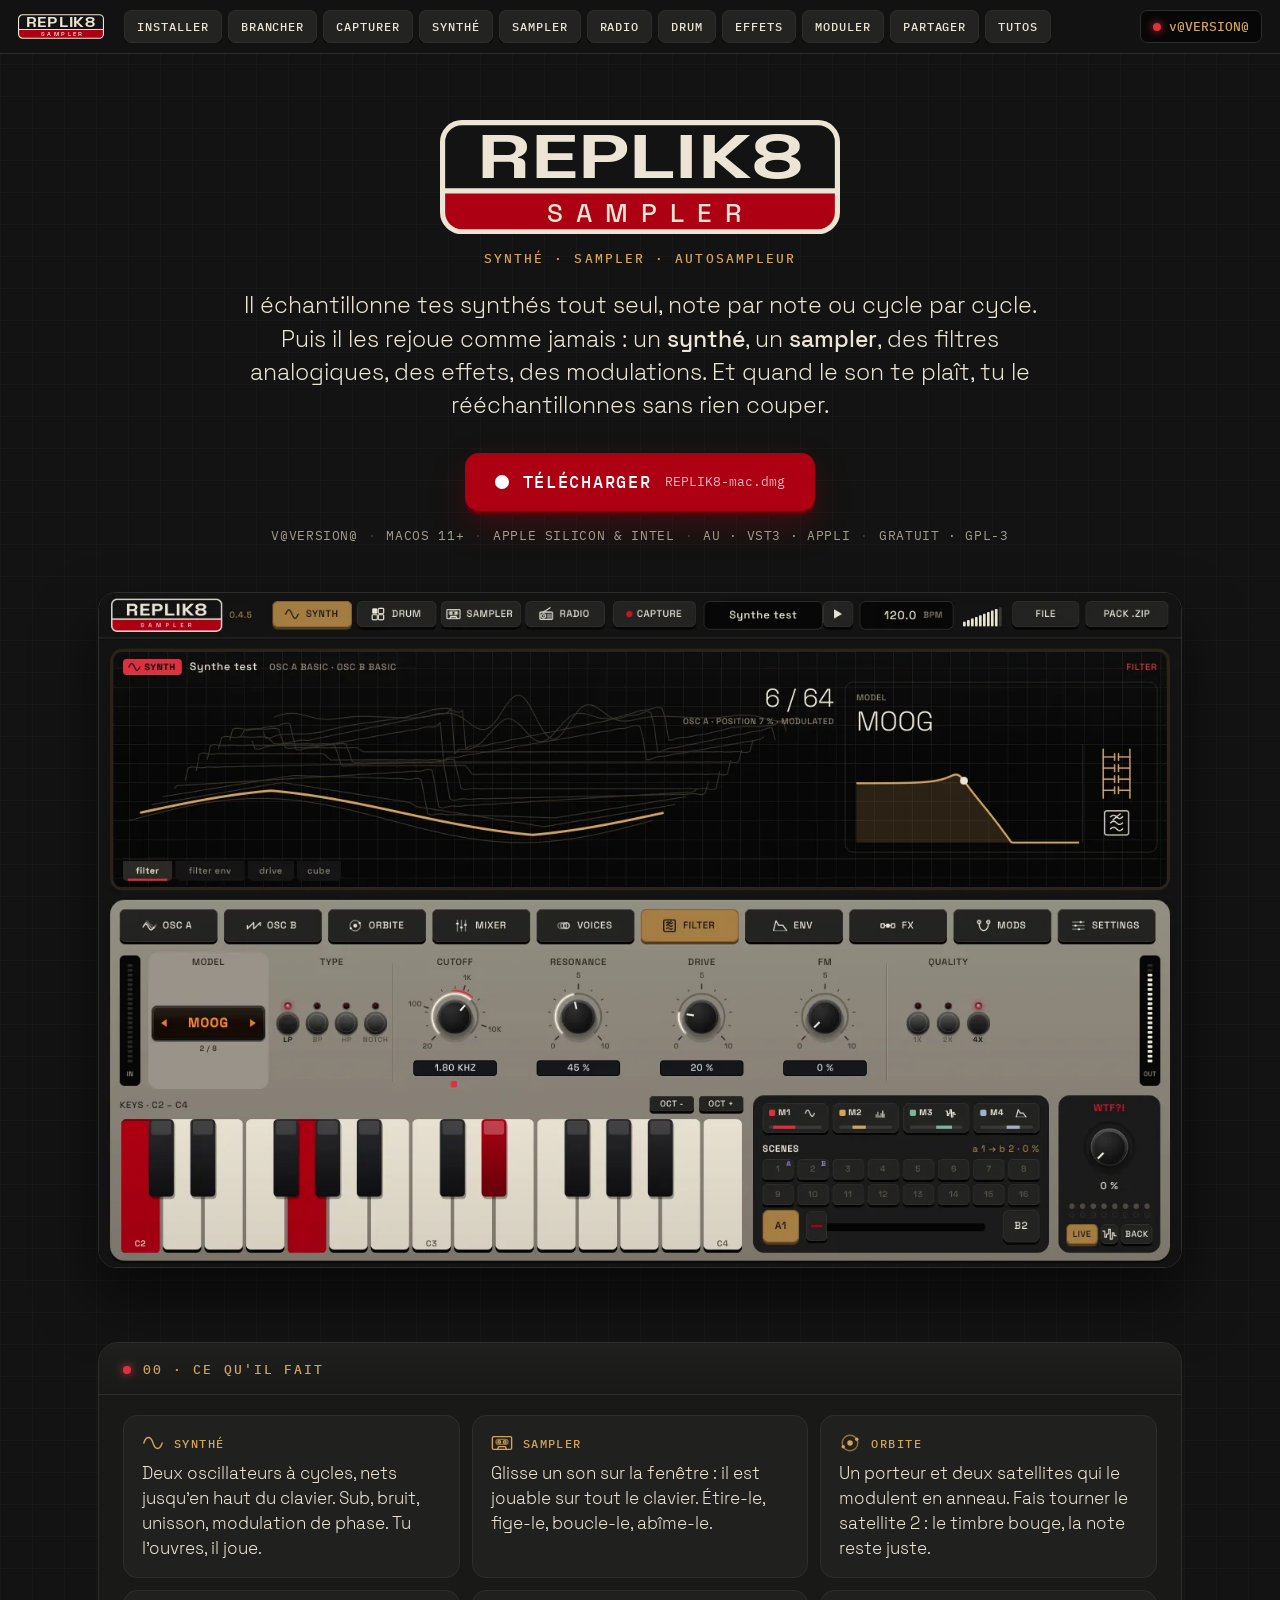
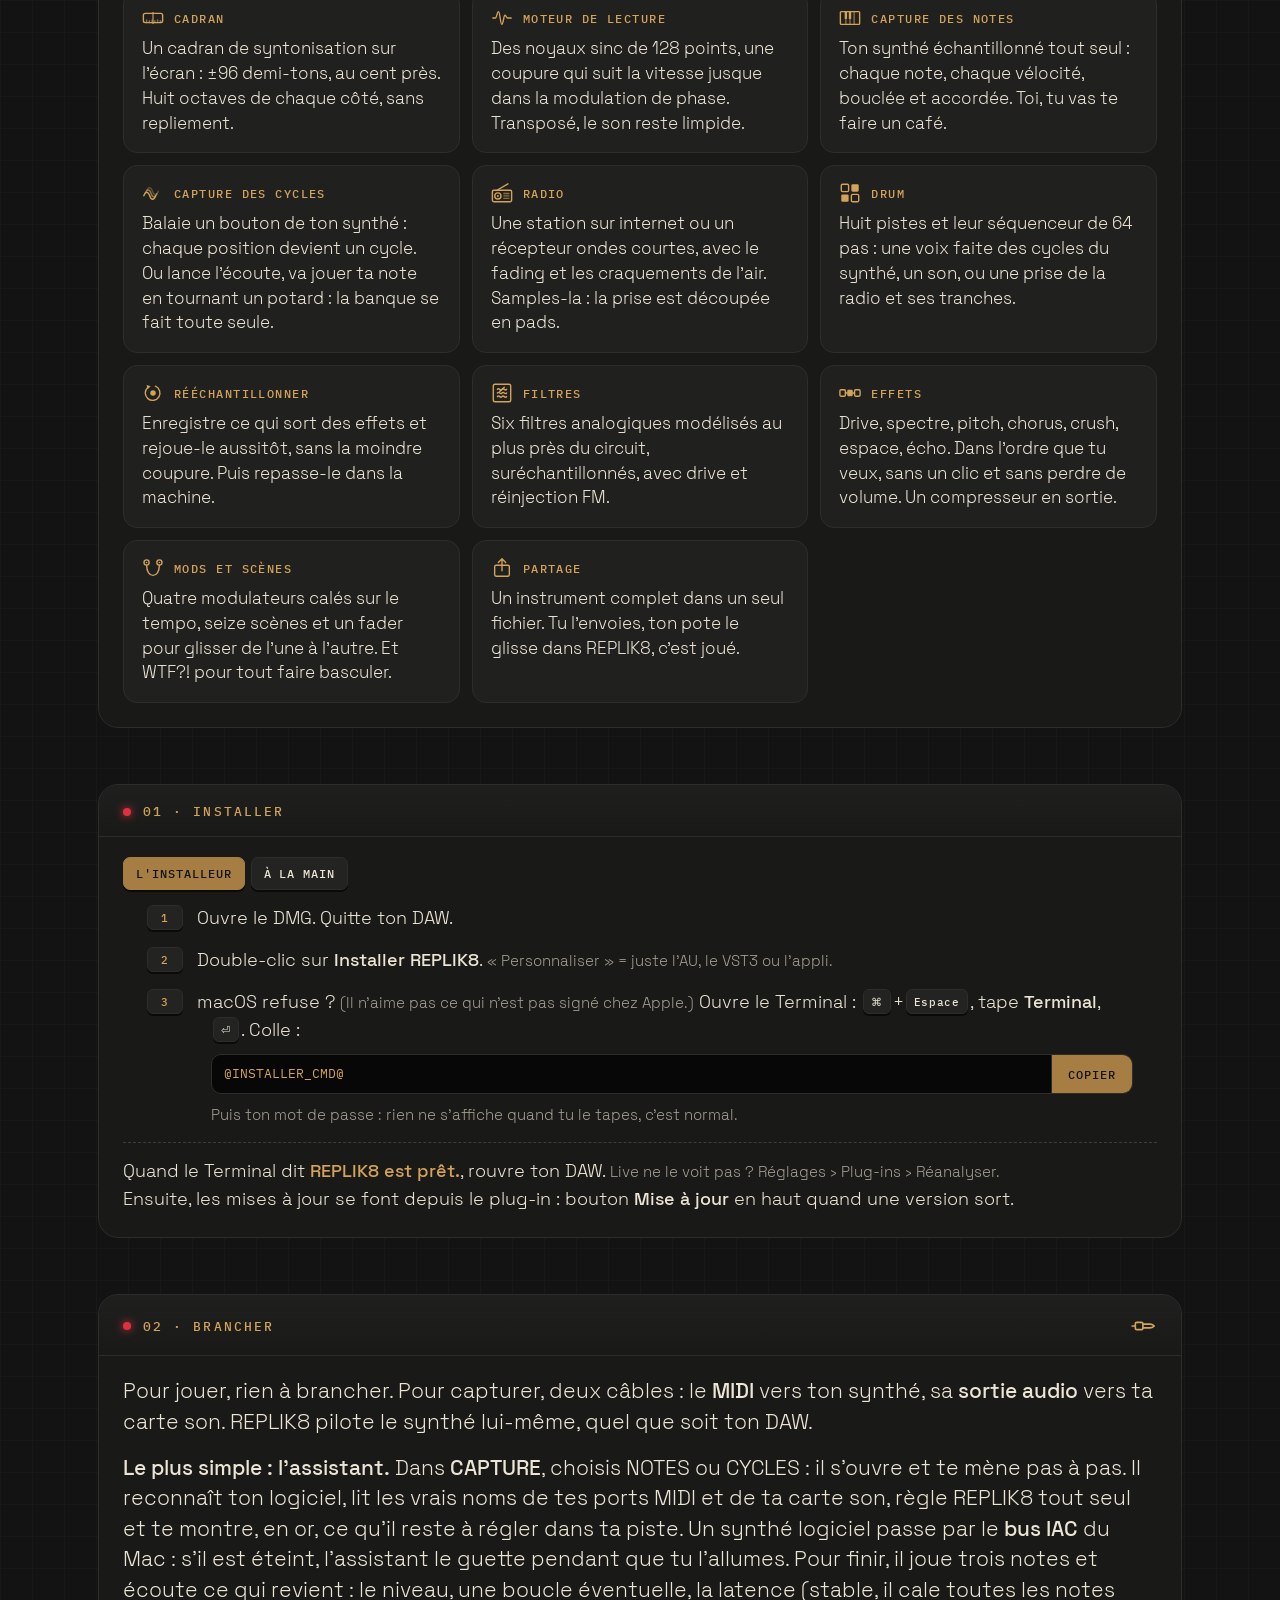
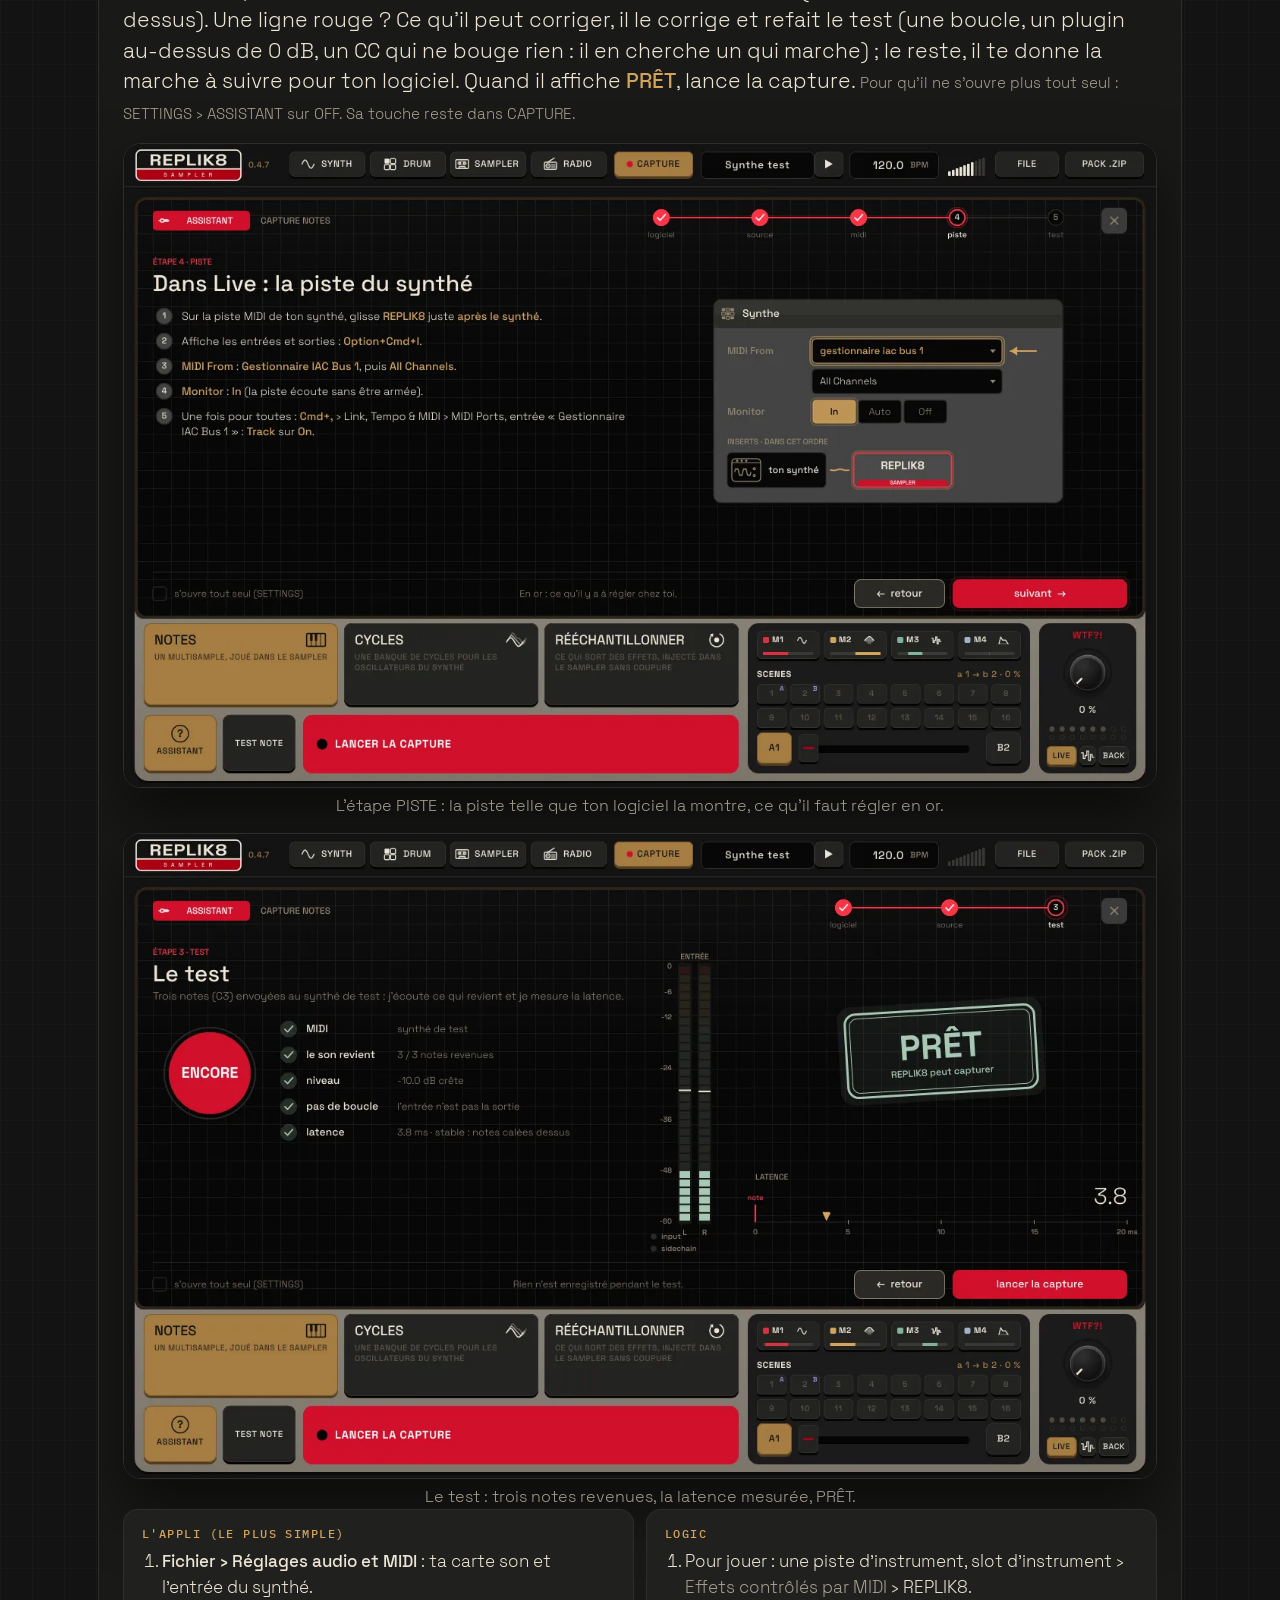
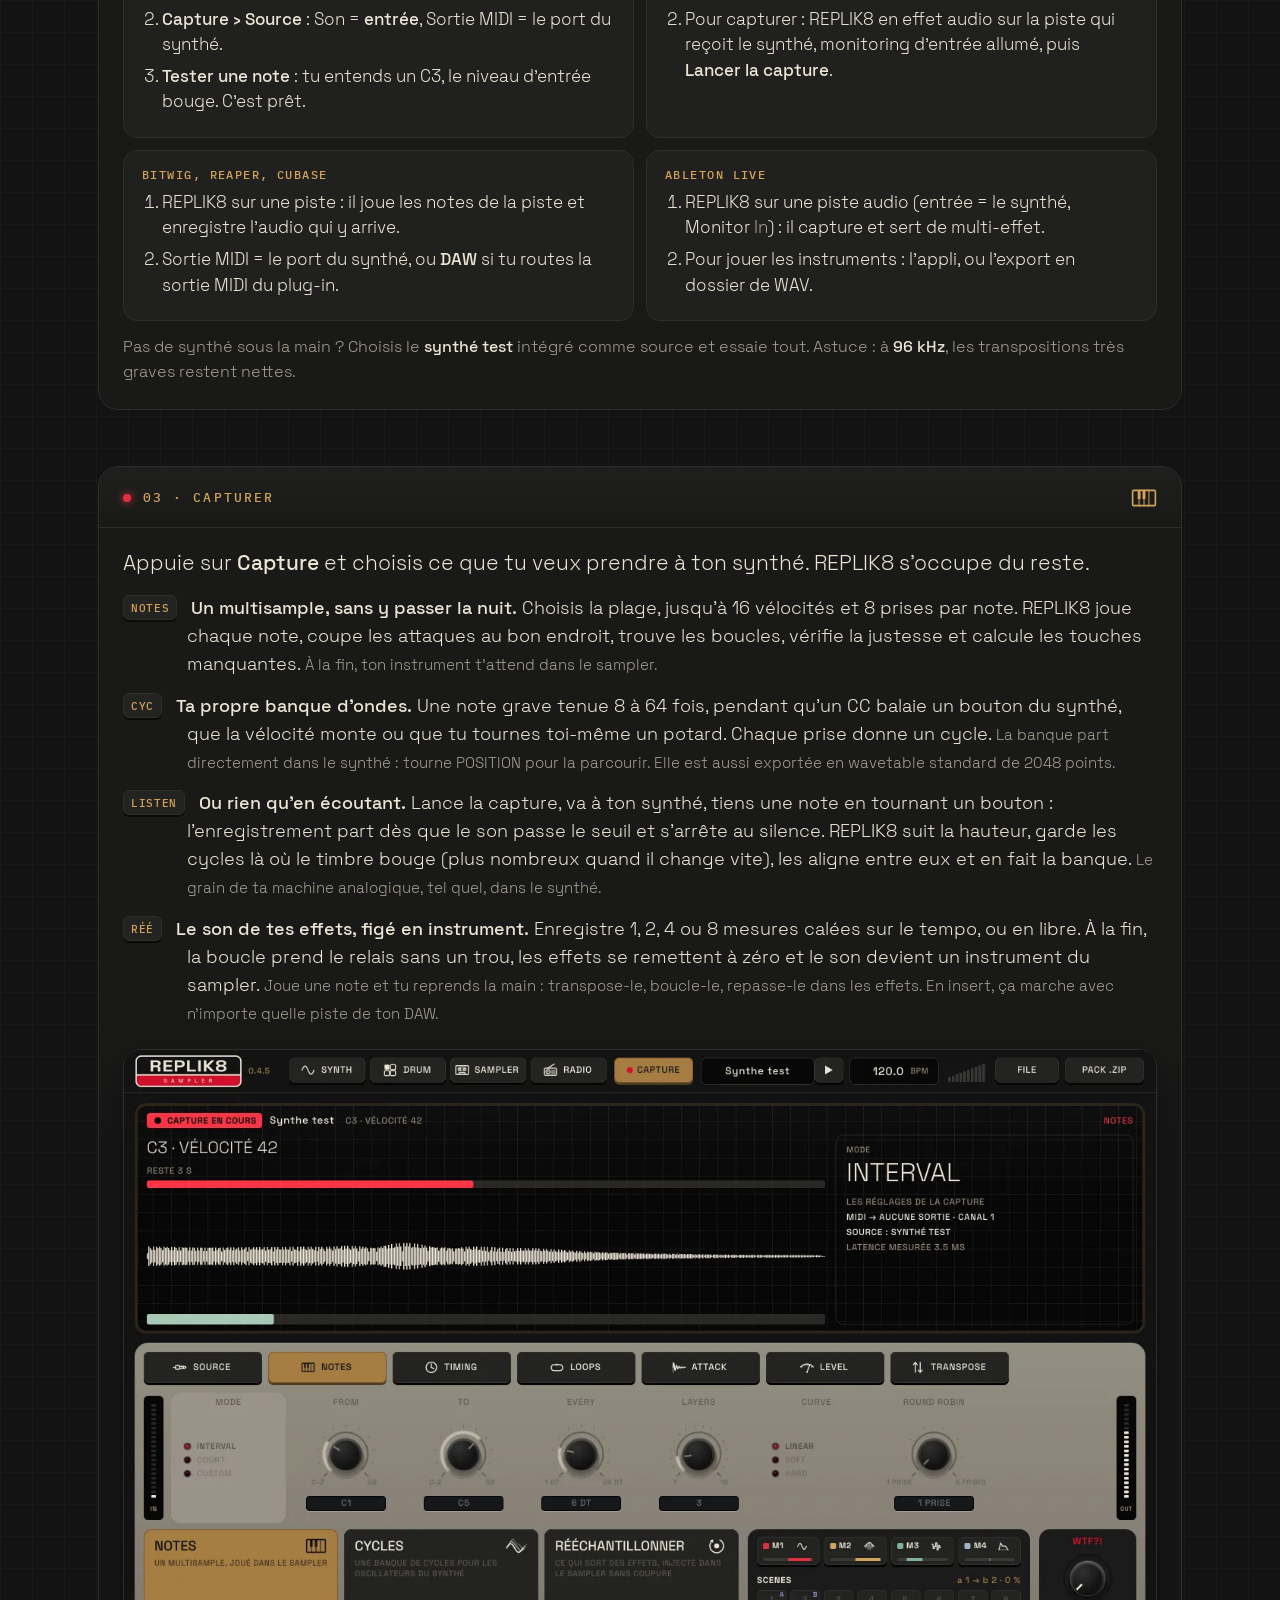
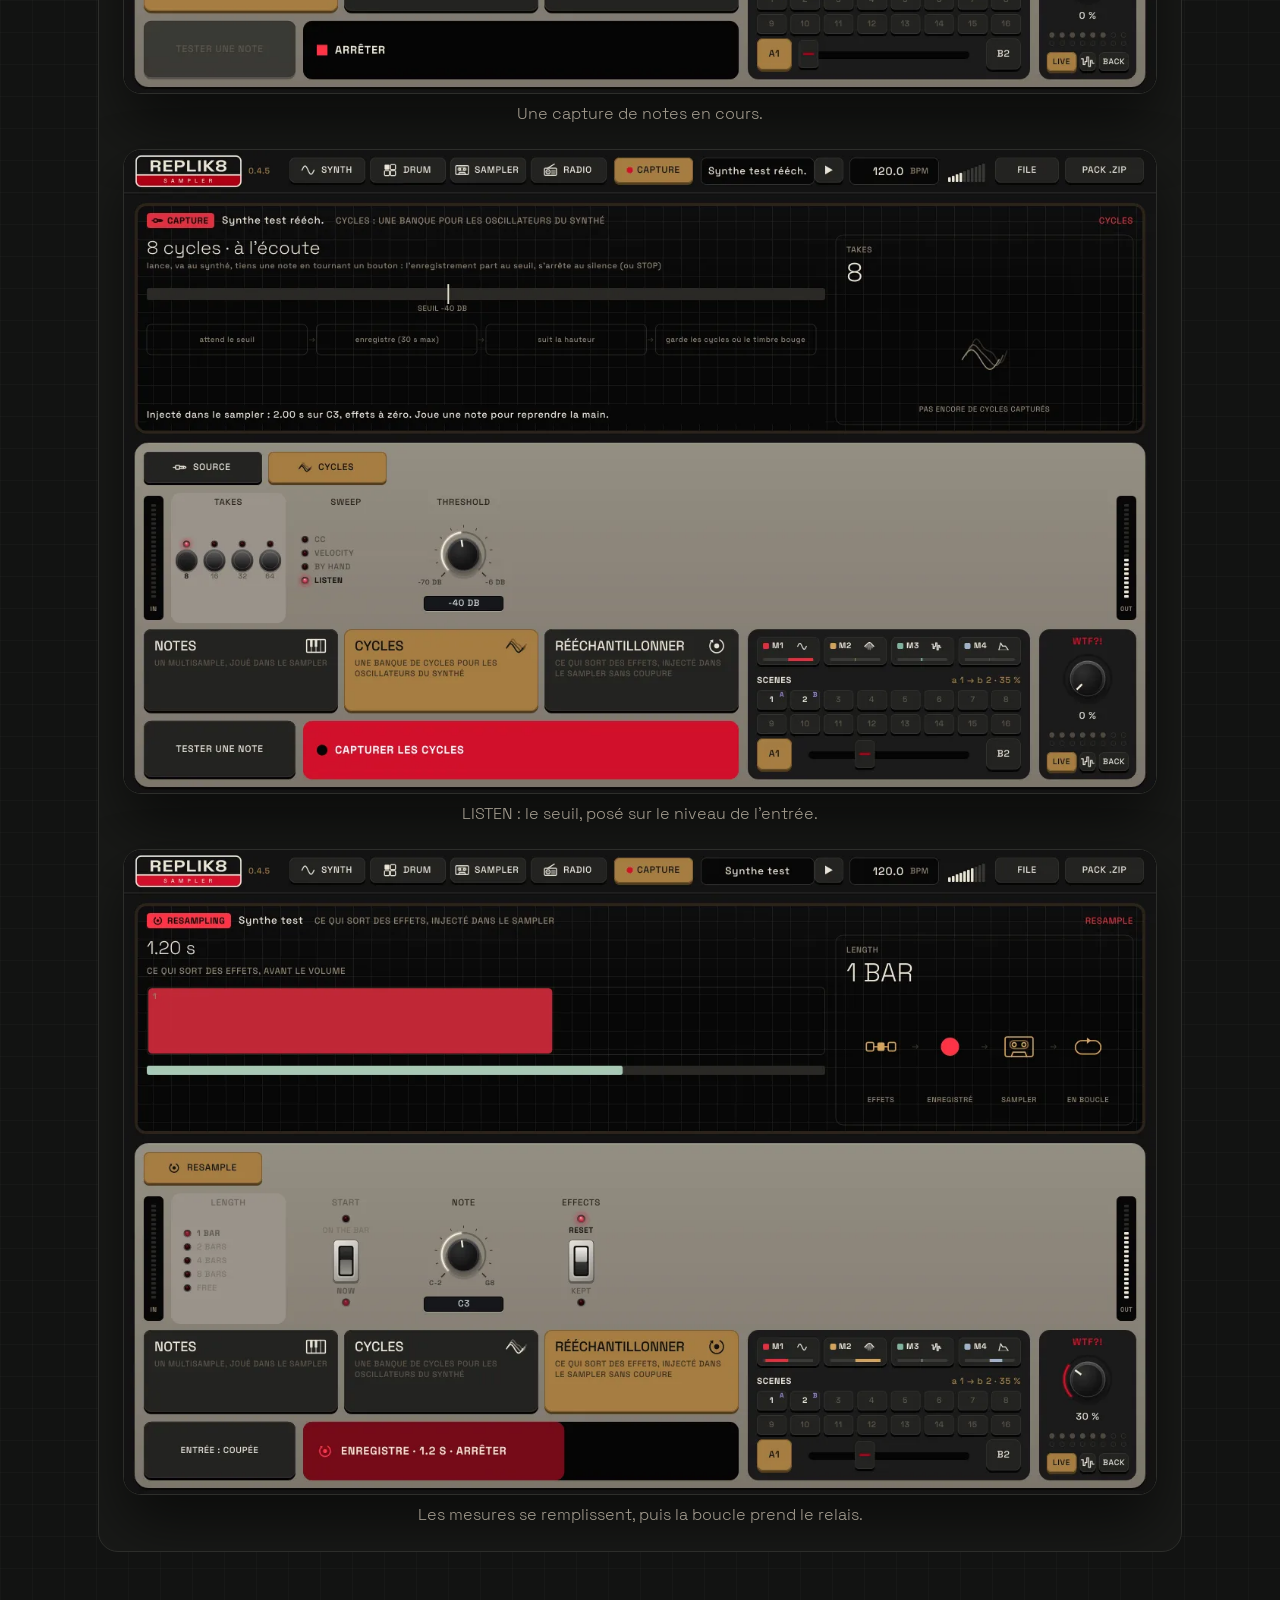
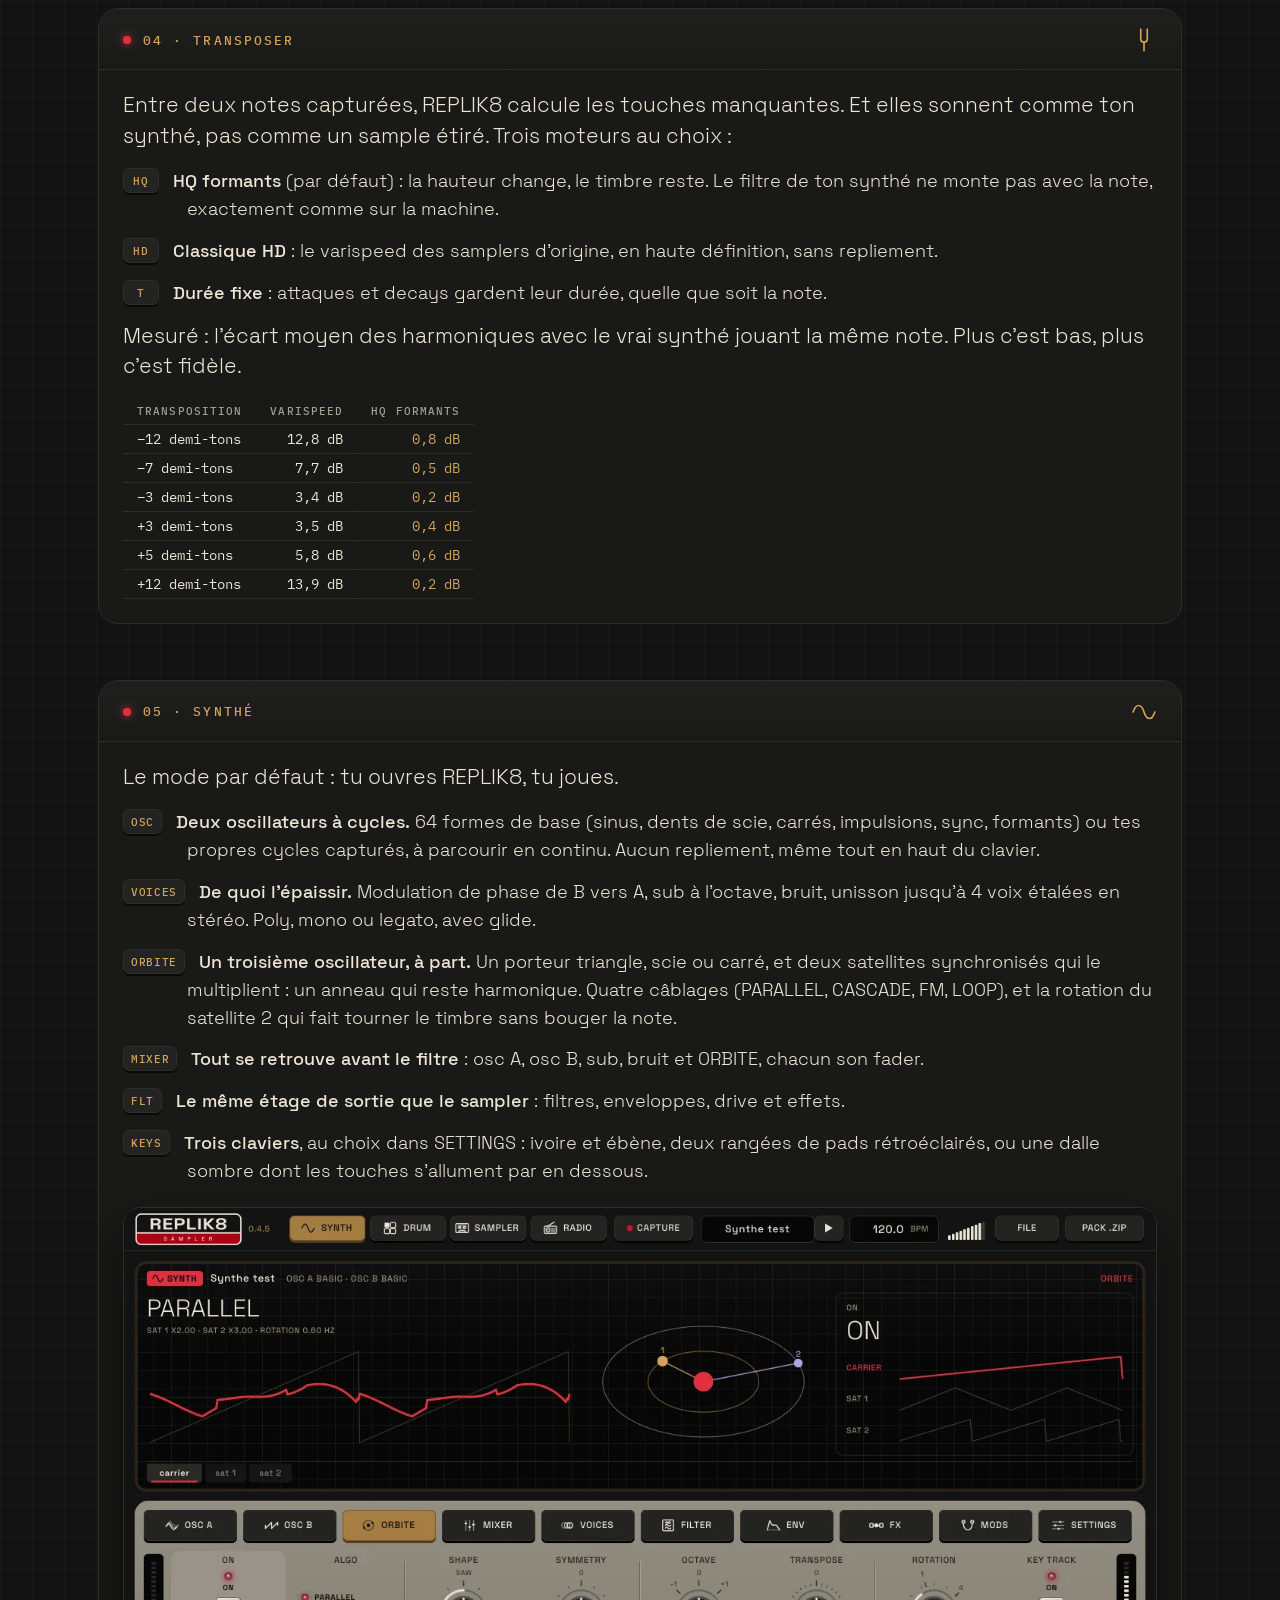
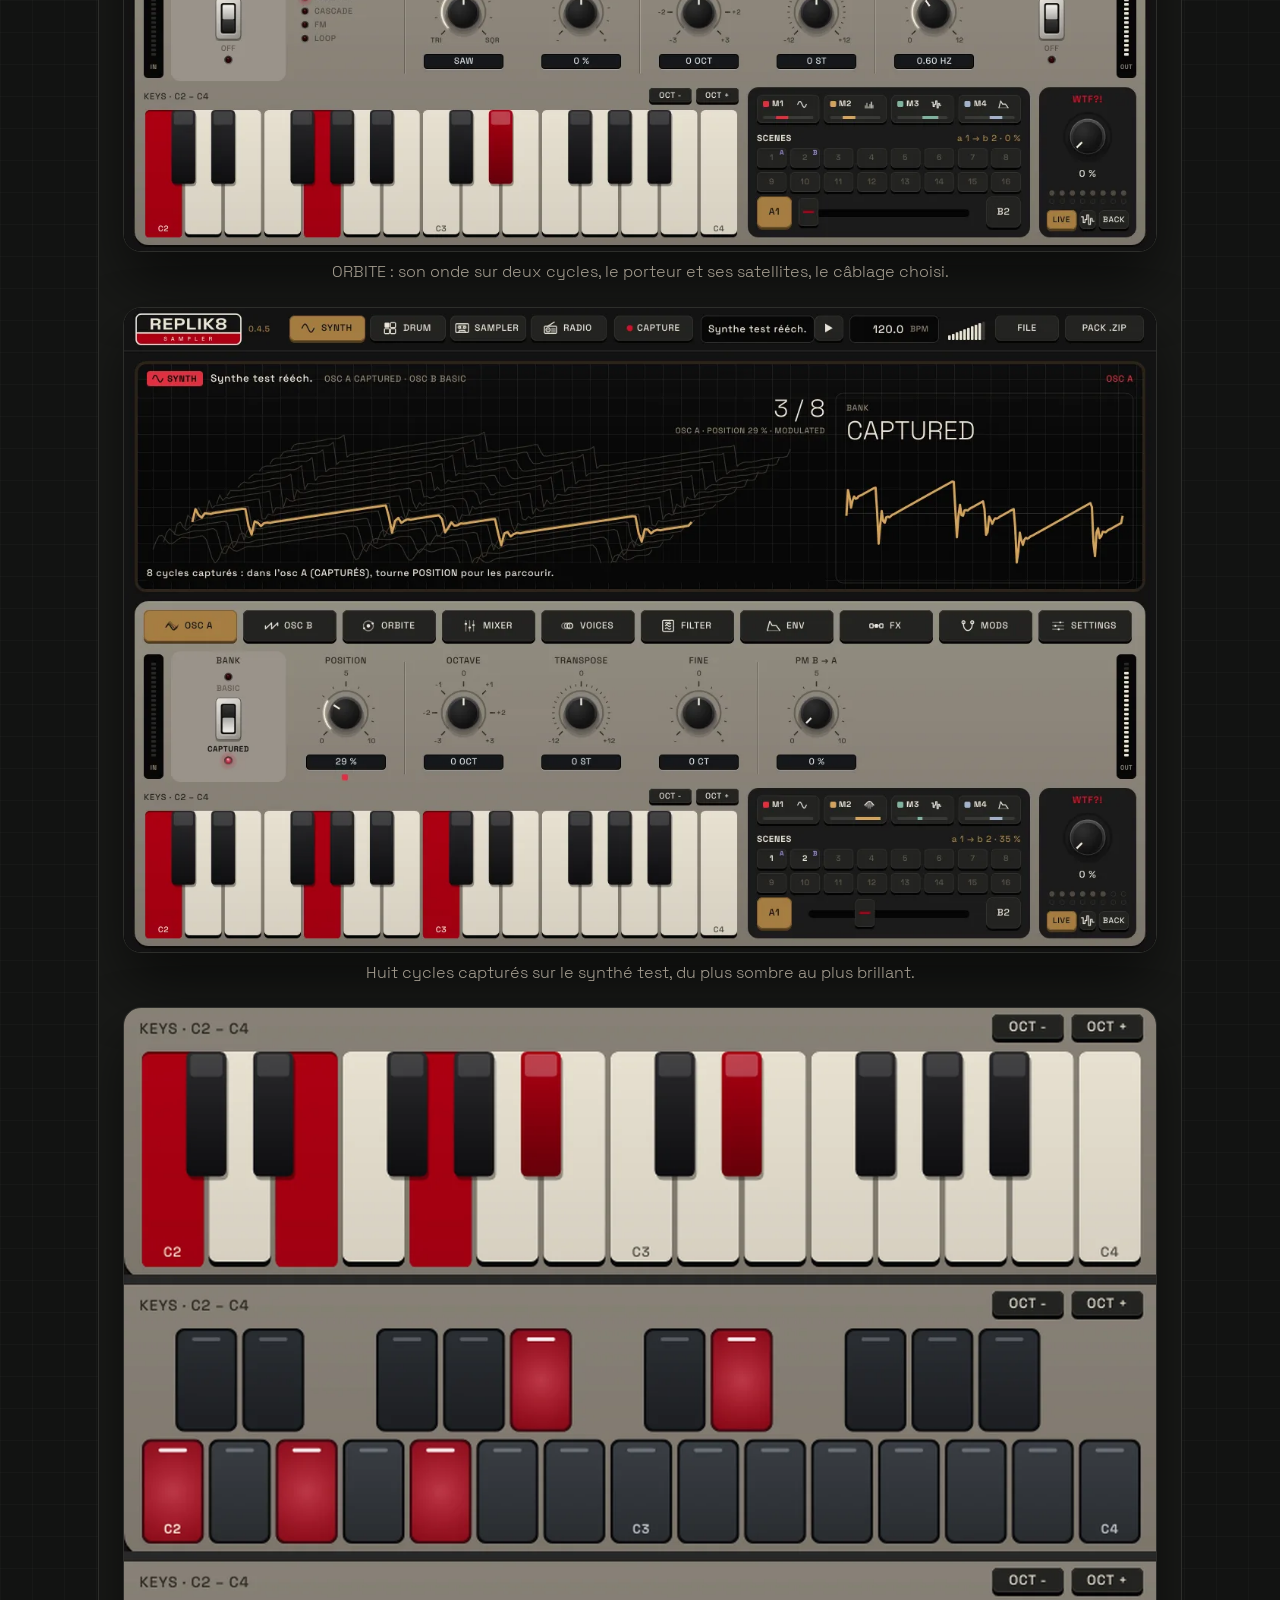
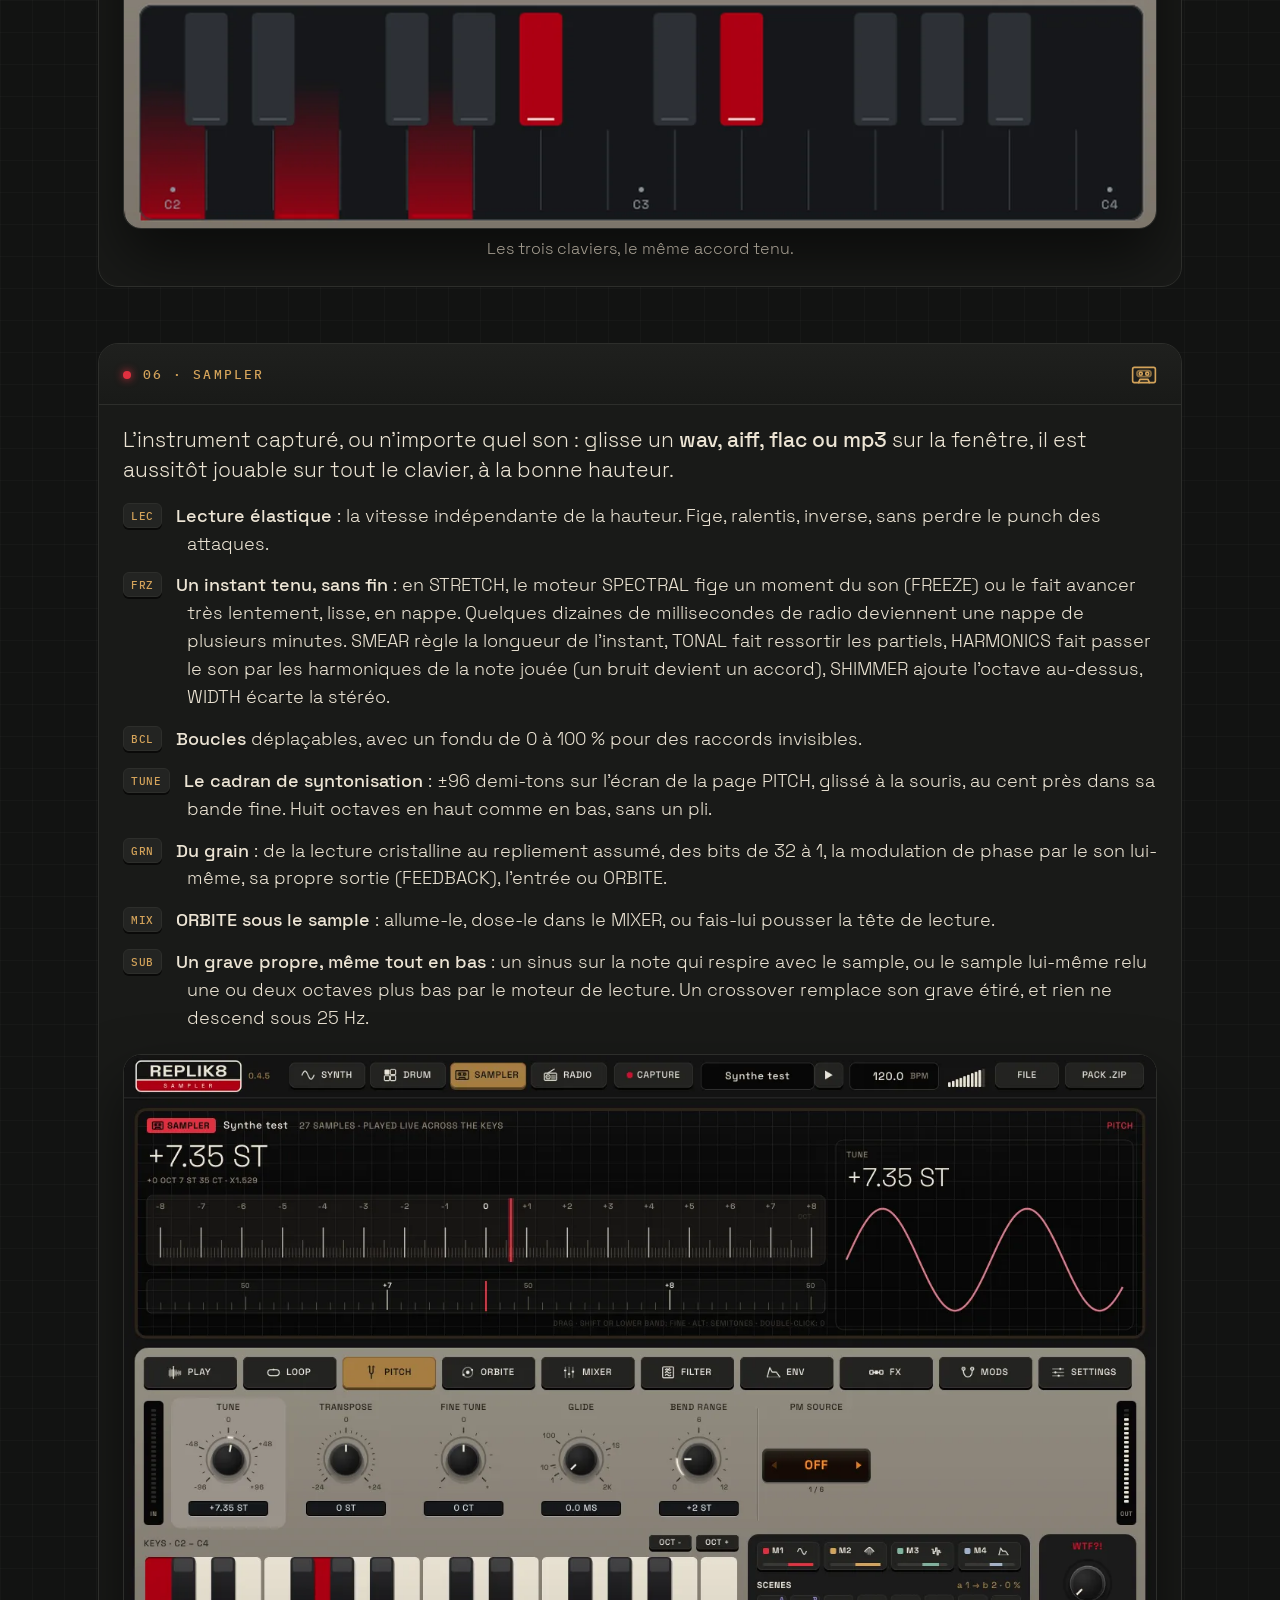
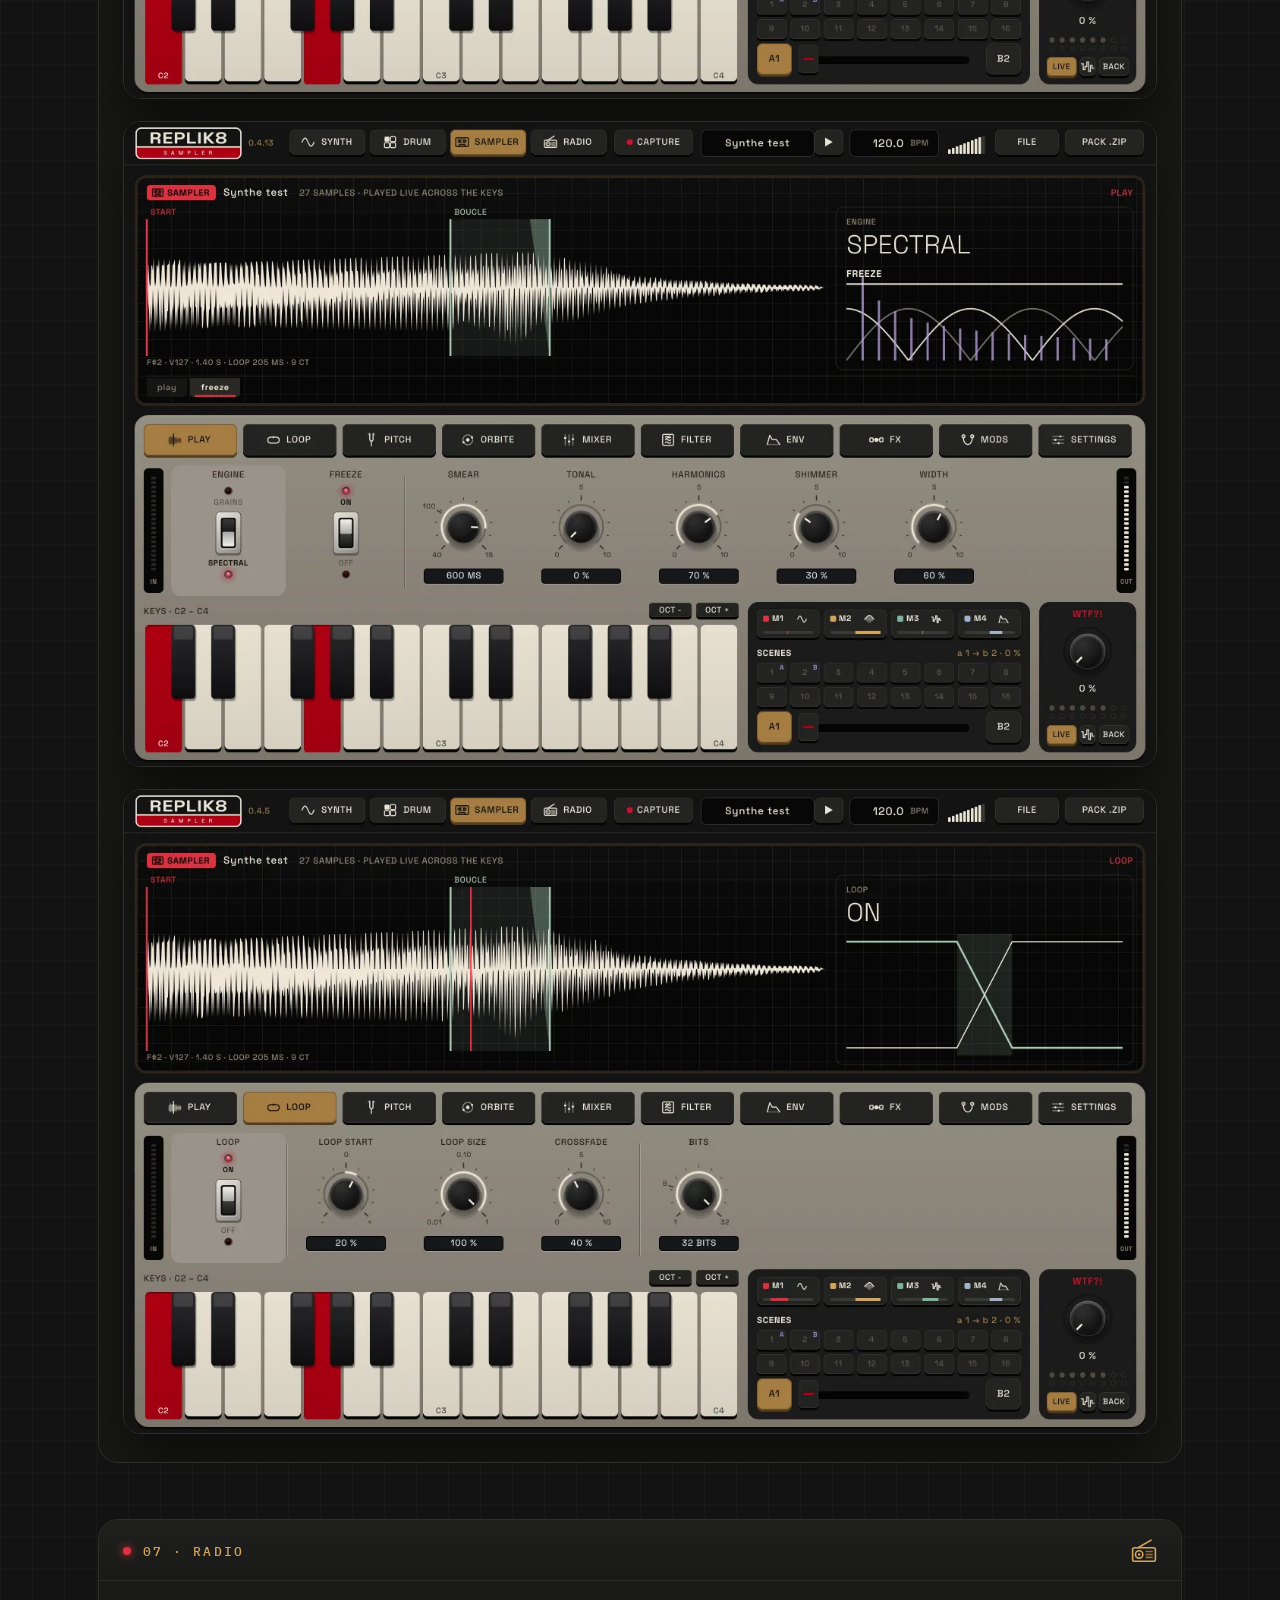
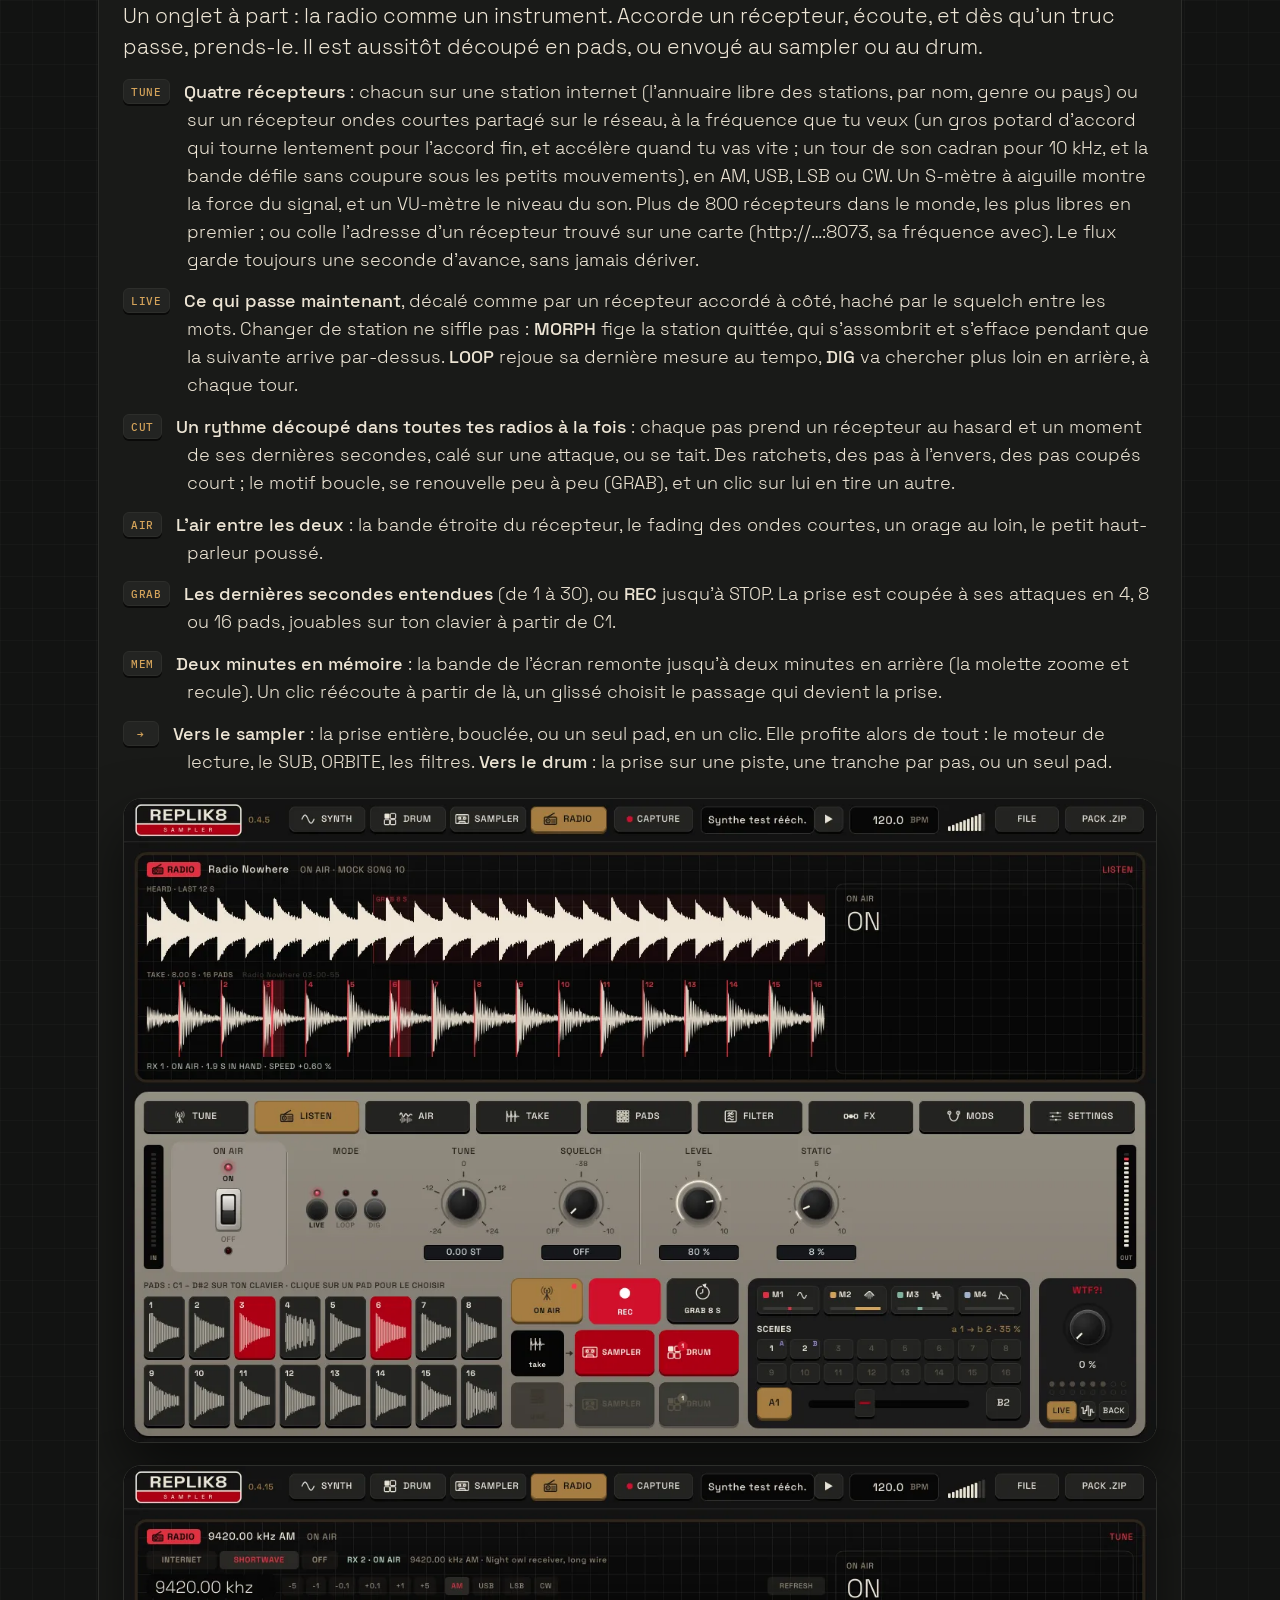
==== commit 38cb9753: "0.4.16: two minutes of radio to replay and take from, the mixer on the screen, the desk's silkscreen" ====
--- a/site/index.html
+++ b/site/index.html
@@ -221,6 +221,7 @@
     <li><kbd>CUT</kbd><b>Un rythme découpé dans toutes tes radios à la fois</b>&nbsp;: chaque pas prend un récepteur au hasard et un moment de ses dernières secondes, calé sur une attaque, ou se tait. Des ratchets, des pas à l'envers, des pas coupés court&nbsp;; le motif boucle, se renouvelle peu à peu (GRAB), et un clic sur lui en tire un autre.</li>
     <li><kbd>AIR</kbd><b>L'air entre les deux</b>&nbsp;: la bande étroite du récepteur, le fading des ondes courtes, un orage au loin, le petit haut-parleur poussé.</li>
     <li><kbd>GRAB</kbd><b>Les dernières secondes entendues</b> (de 1 à 30), ou <b>REC</b> jusqu'à STOP. La prise est coupée à ses attaques en 4, 8 ou 16 pads, jouables sur ton clavier à partir de C1.</li>
+    <li><kbd>MEM</kbd><b>Deux minutes en mémoire</b>&nbsp;: la bande de l'écran remonte jusqu'à deux minutes en arrière (la molette zoome et recule). Un clic réécoute à partir de là, un glissé choisit le passage qui devient la prise.</li>
     <li><kbd>→</kbd><b>Vers le sampler</b>&nbsp;: la prise entière, bouclée, ou un seul pad, en un clic. Elle profite alors de tout&nbsp;: le moteur de lecture, le SUB, ORBITE, les filtres. <b>Vers le drum</b>&nbsp;: la prise sur une piste, une tranche par pas, ou un seul pad.</li>
   </ul>
   <figure class="shot"><img src="img/radio-1360.webp" srcset="img/radio-680.webp 680w, img/radio-1360.webp 1360w" sizes="(max-width: 1100px) 100vw, 1070px" width="1360" height="848" loading="lazy" alt="La RADIO : ce qui est entendu défile, la prise découpée en seize pads, jouables sur le clavier."></figure>
@@ -273,6 +274,7 @@
   <ul class="steps-list">
     <li><kbd>M</kbd><b>Quatre modulateurs</b>&nbsp;: onde, pas dessinés à la souris, hasard qui revient en boucle, enveloppe, suiveur. Le suiveur écoute l'entrée audio, l'instrument lui-même, le sidechain du DAW, ou une seule piste du DRUM, et l'écran trace ce qu'il envoie.</li>
     <li><kbd>1</kbd><b>Assigner, c'est tourner</b>&nbsp;: clique M1 (en bas à droite)&nbsp;; un bandeau s'affiche sur l'écran et les potards qu'il peut moduler s'entourent de sa couleur. Tourne-en un&nbsp;: la distance devient la profondeur, vers la droite la modulation monte, vers la gauche elle descend. En polarité ±, elle s'étend des deux côtés du réglage. Double-clic sur le potard pour défaire, re-clique M1 pour finir. Les réglages crantés aussi (modèles, formes d'onde, octaves, LENGTH…)&nbsp;: le mod passe d'un cran à l'autre. Et ceux de chaque piste du DRUM.</li>
+    <li><kbd>MIX</kbd><b>Le mixer à l'écran</b>&nbsp;: les faders se tirent directement sur l'écran, et chaque voie a sa coupure d'un clic.</li>
     <li><kbd>AB</kbd><b>Seize scènes</b>&nbsp;: appuie sur A et tourne les potards, ils sont verrouillés dans la scène A&nbsp;; pareil avec B. Puis glisse de A à B avec le fader, à la main, en automation ou par un modulateur. Une case, pendant que A ou B est allumé, choisit laquelle des seize scènes il joue.</li>
     <li><kbd>WTF</kbd><b>WTF?!</b>&nbsp;: les réglages qui comptent tirés au sort à chaque croche, en direct ou en boucle de 2 à 16 tirages (clique les points). Le dé en tire une autre&nbsp;; BACK pour revenir.</li>
     <li><kbd>⇔</kbd><b>À la souris, sur l'écran</b>&nbsp;: glisse la courbe du filtre (coupure et résonance), les enveloppes, la pile de cycles, la bande du spectre, la bande de l'écho, la courbe du compresseur. Double-clic&nbsp;: retour au réglage d'origine.</li>
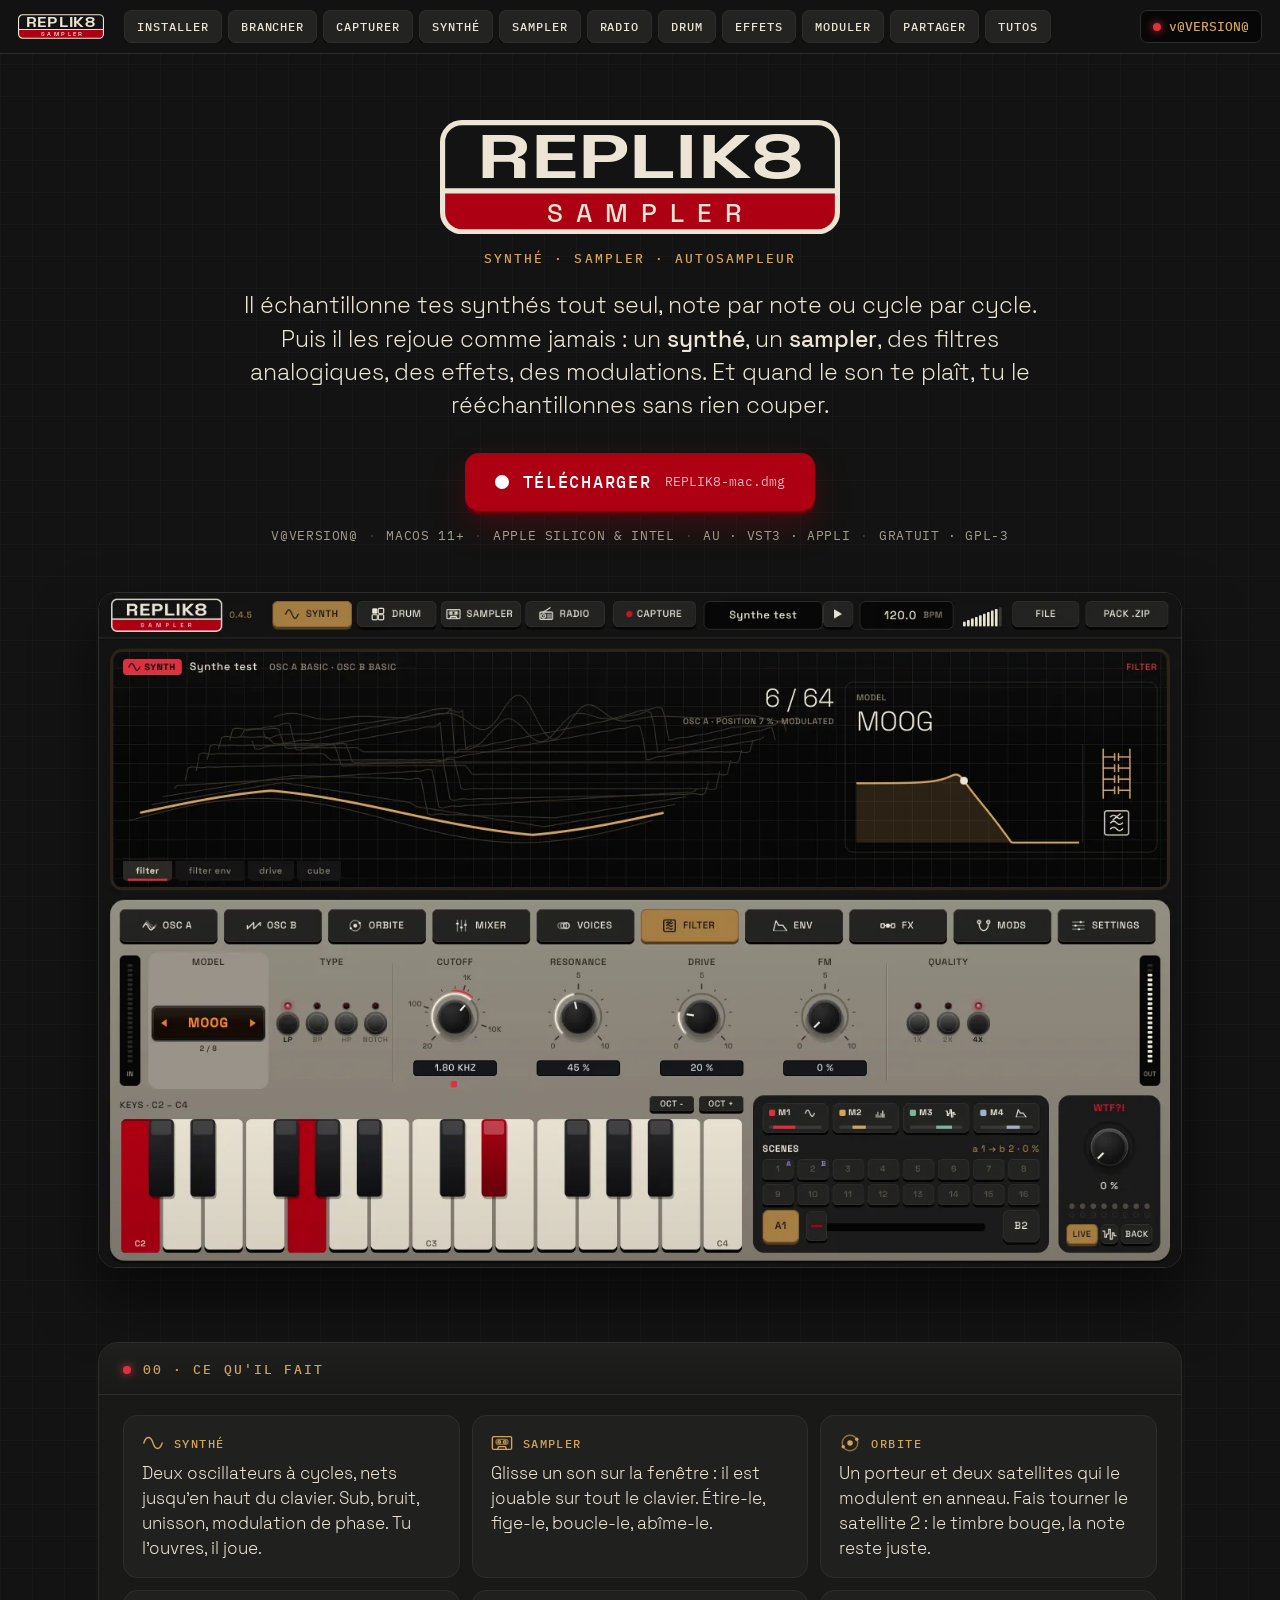
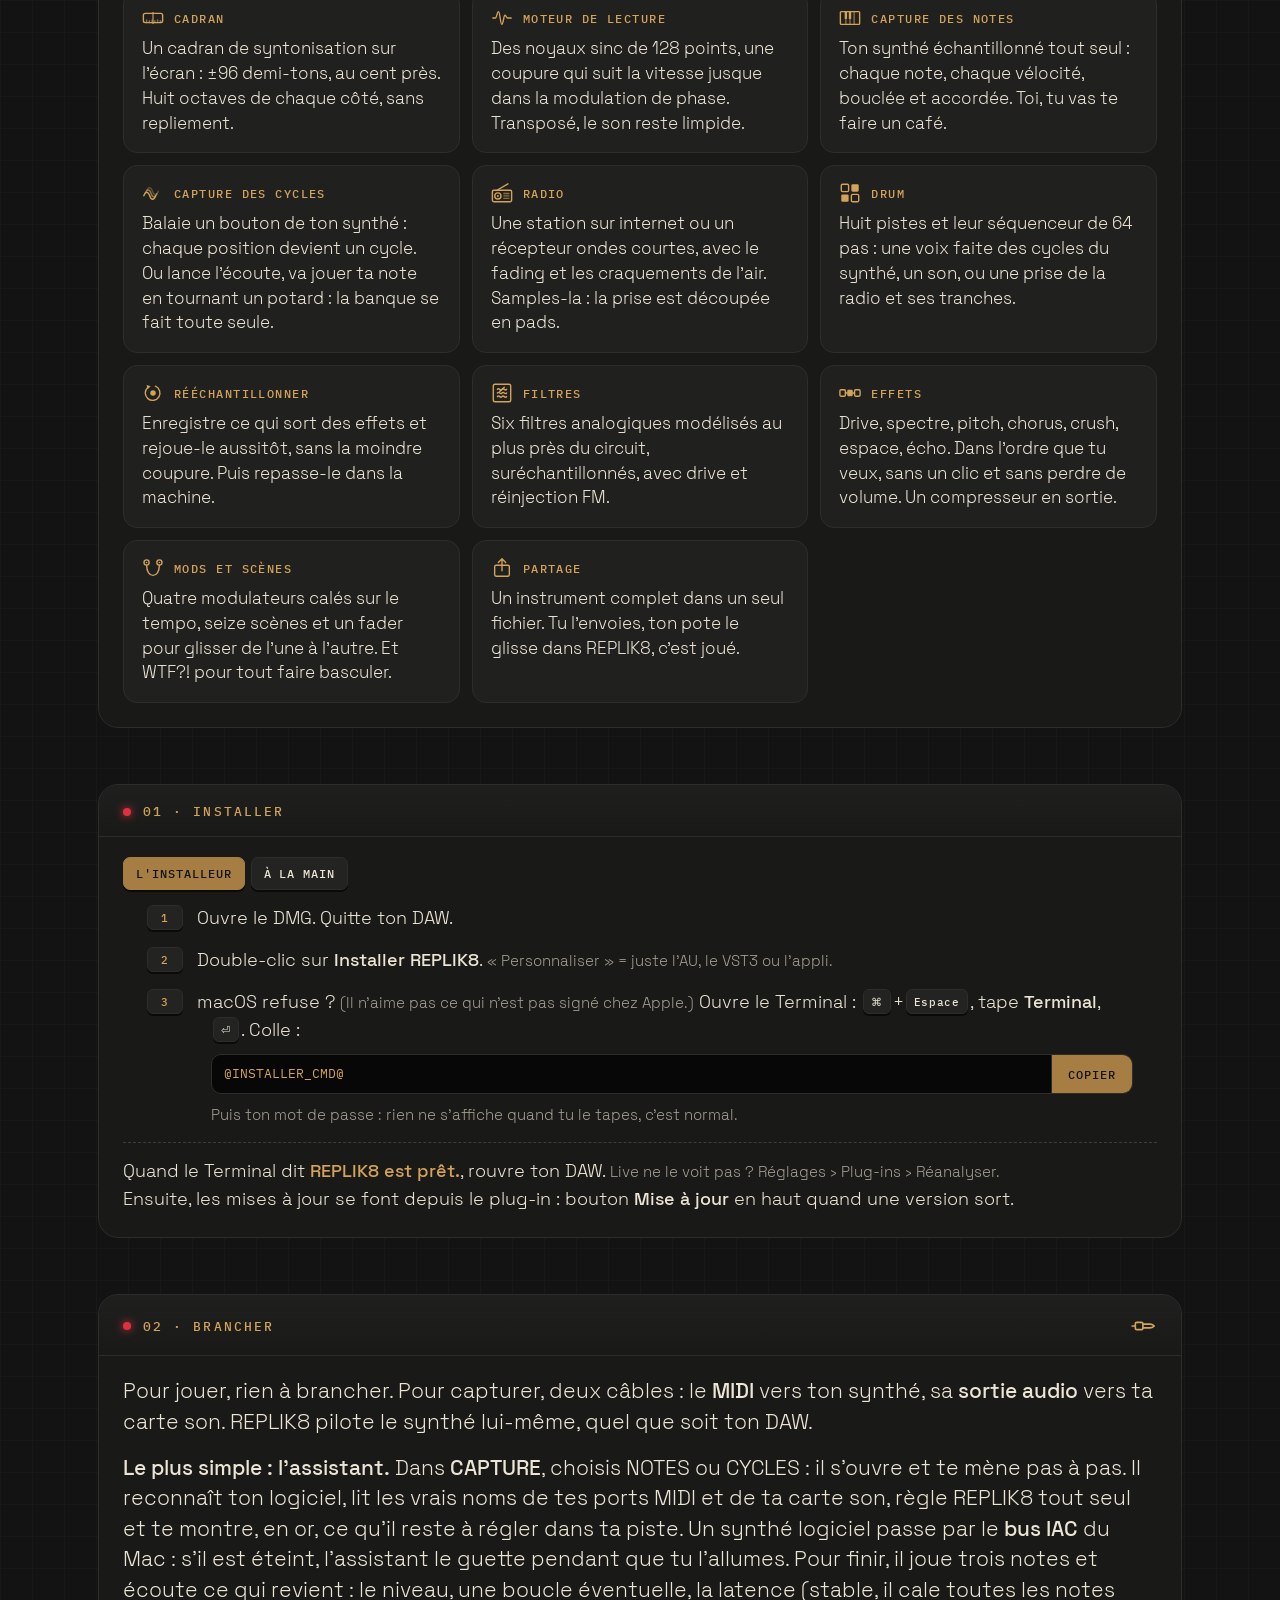
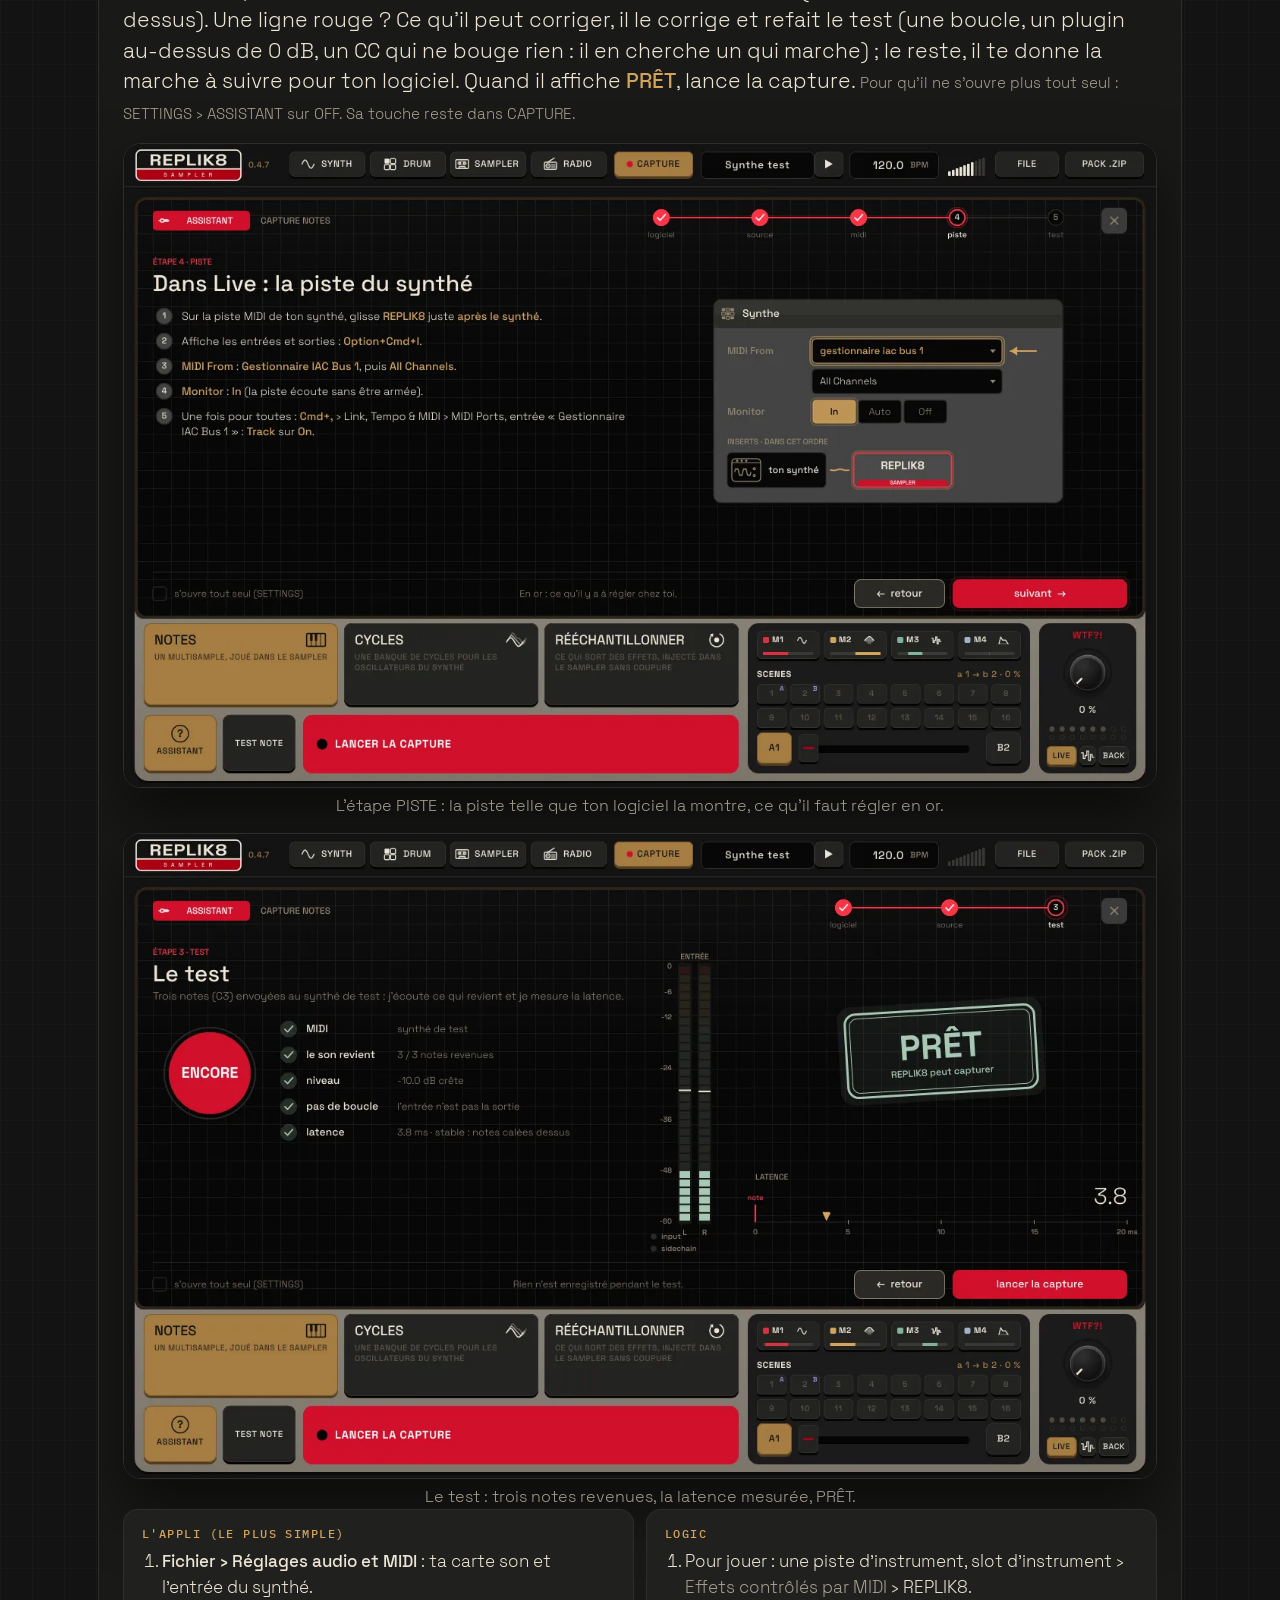
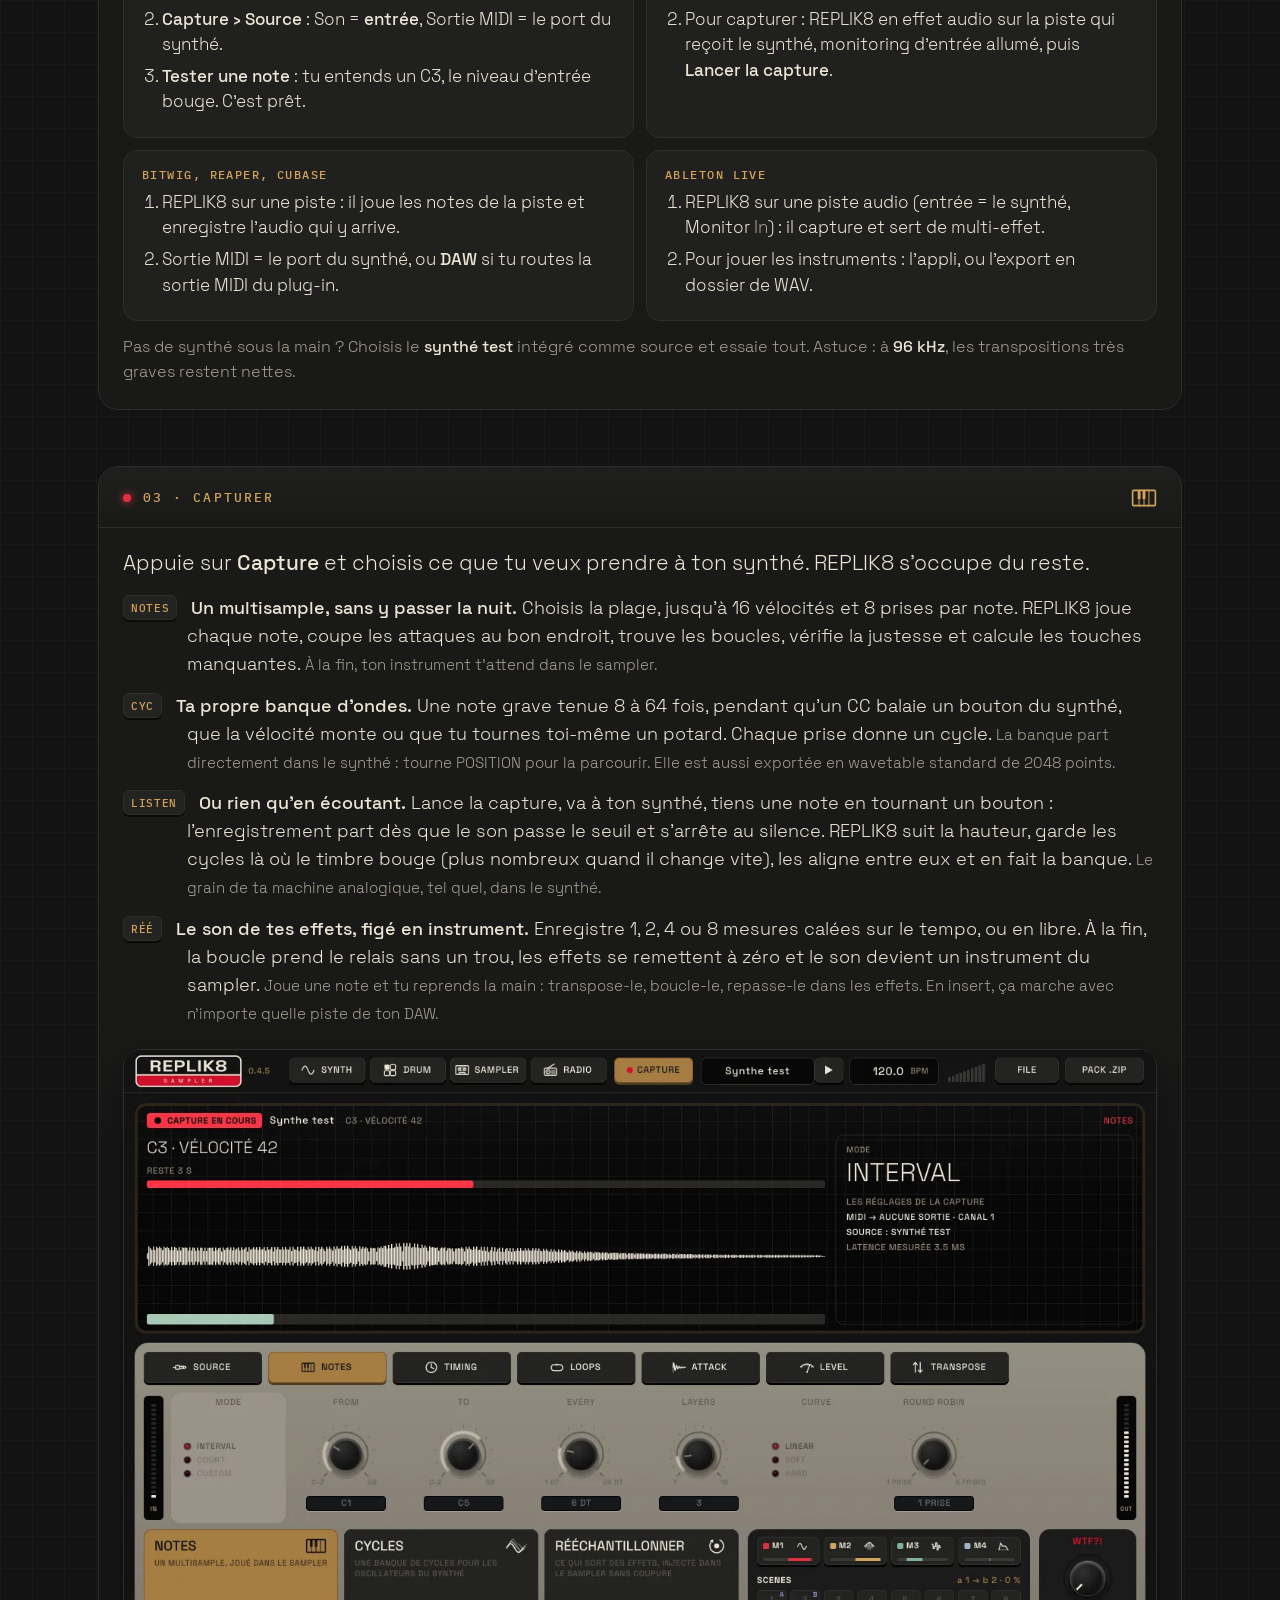
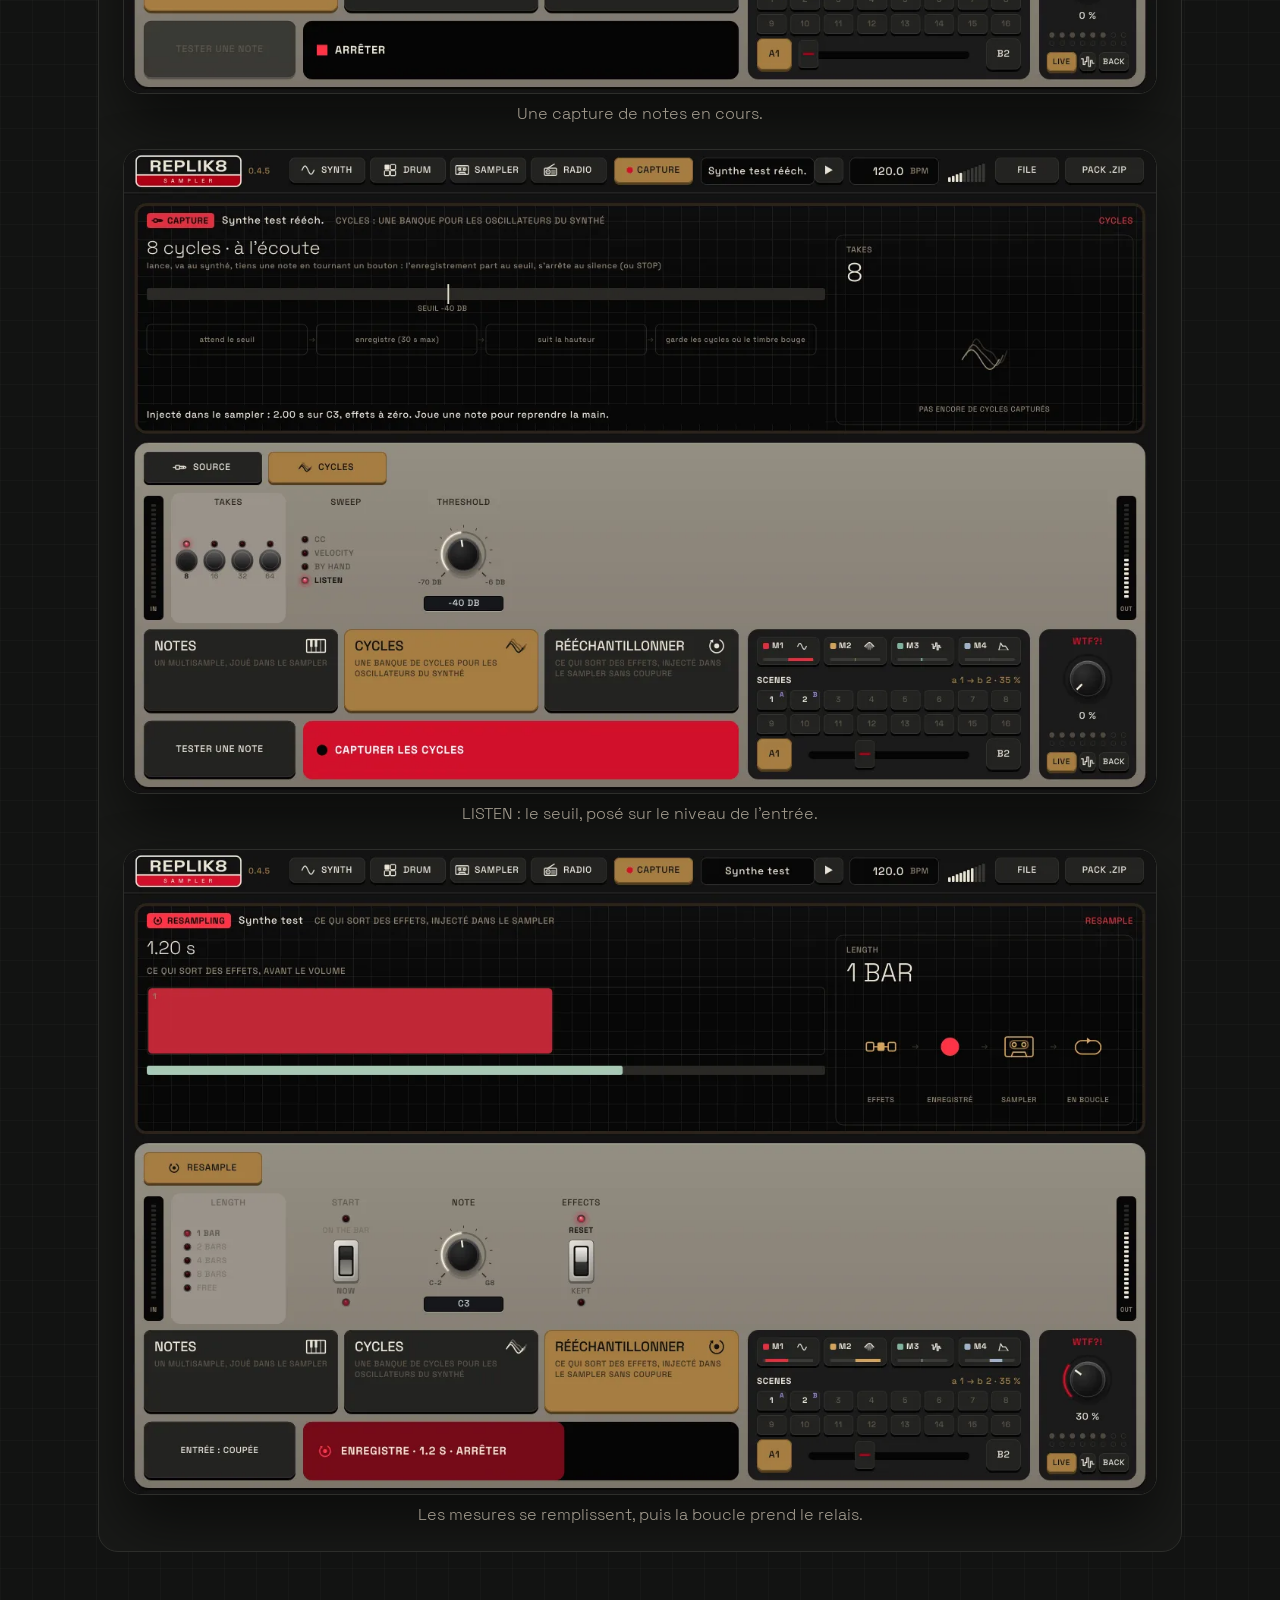
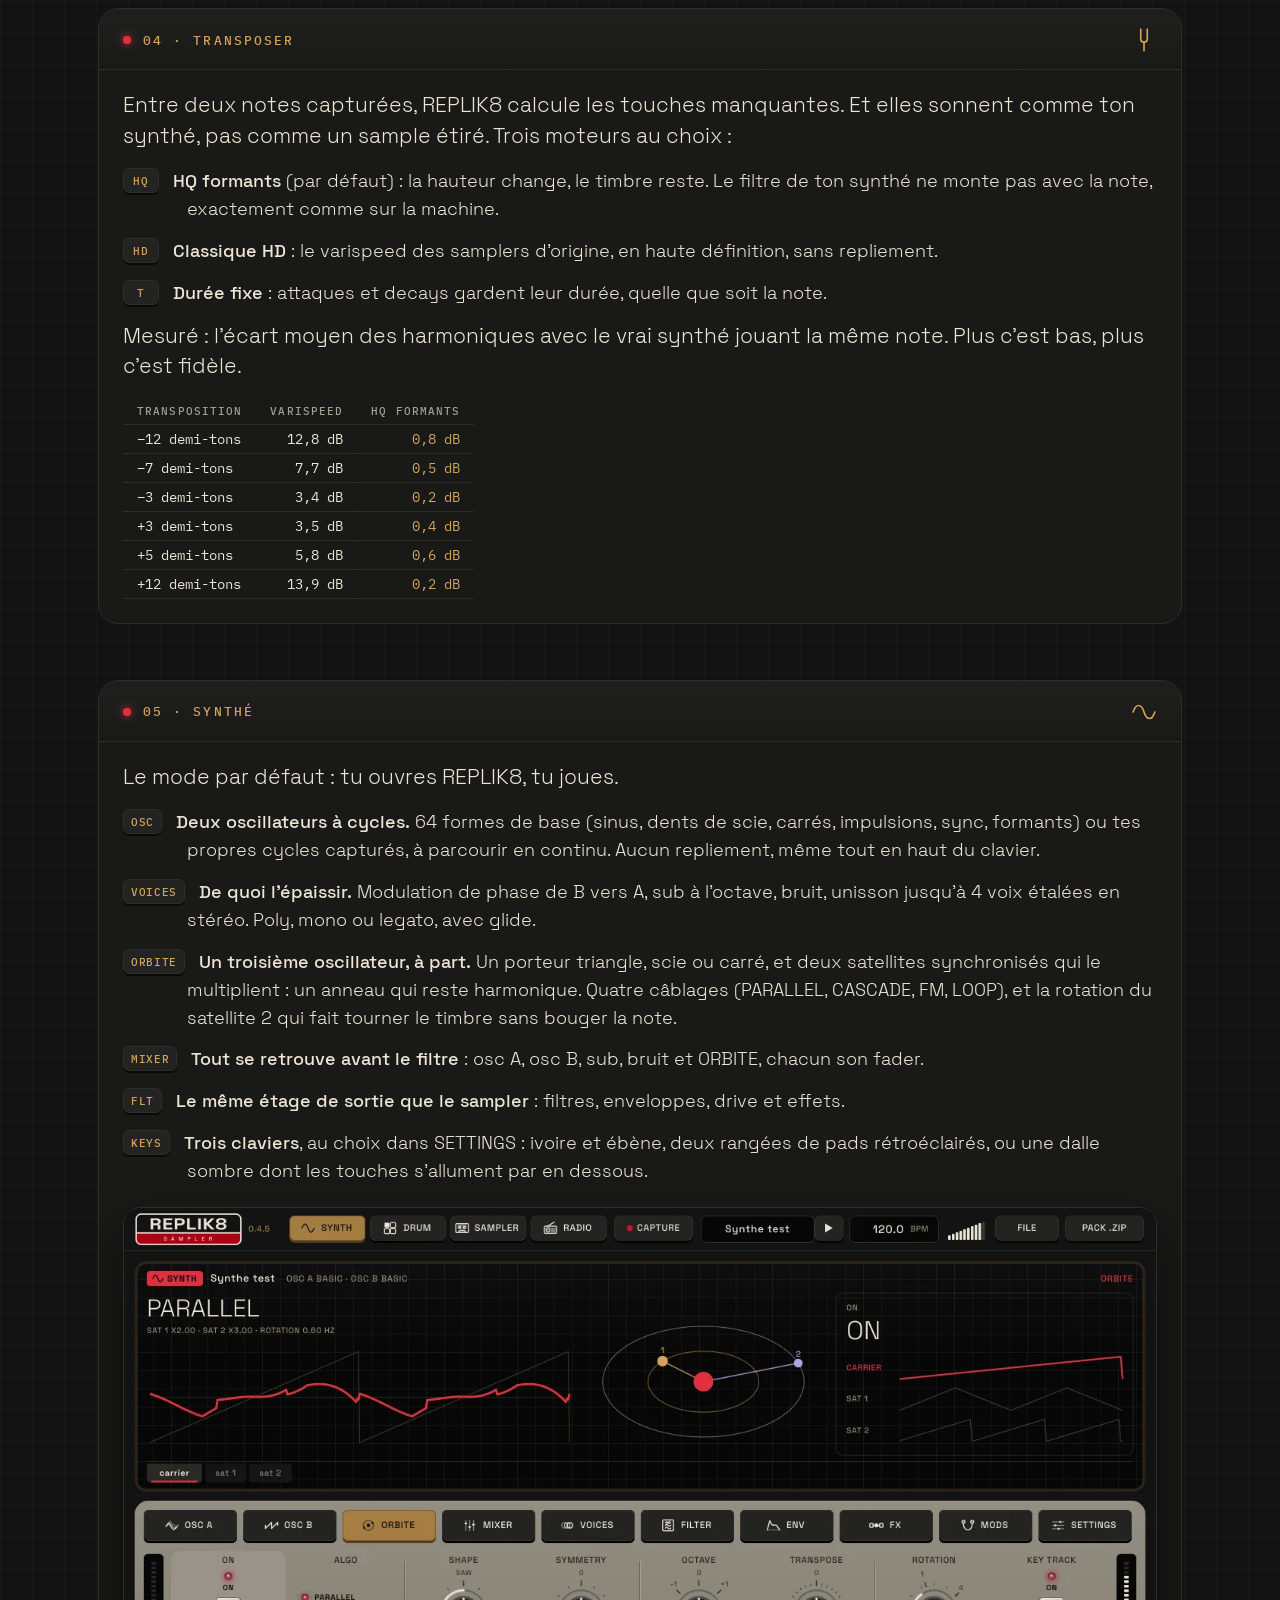
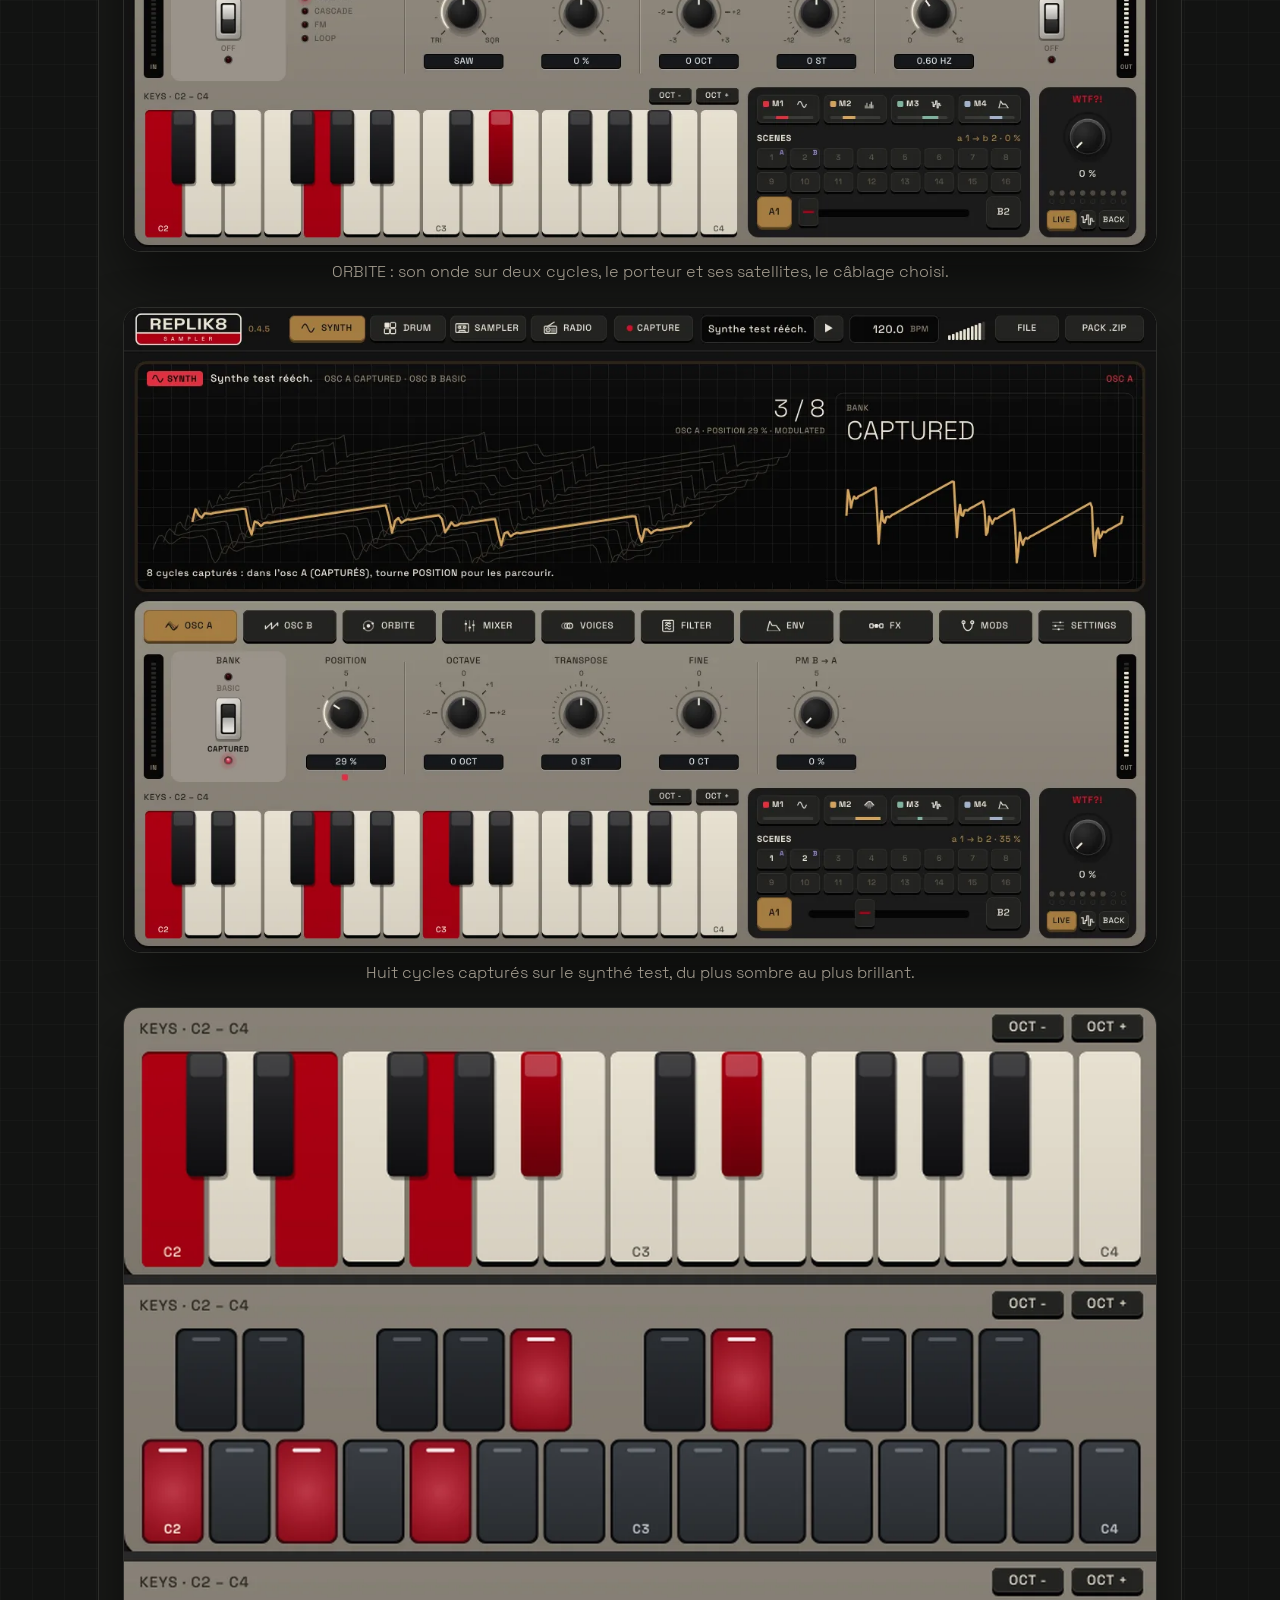
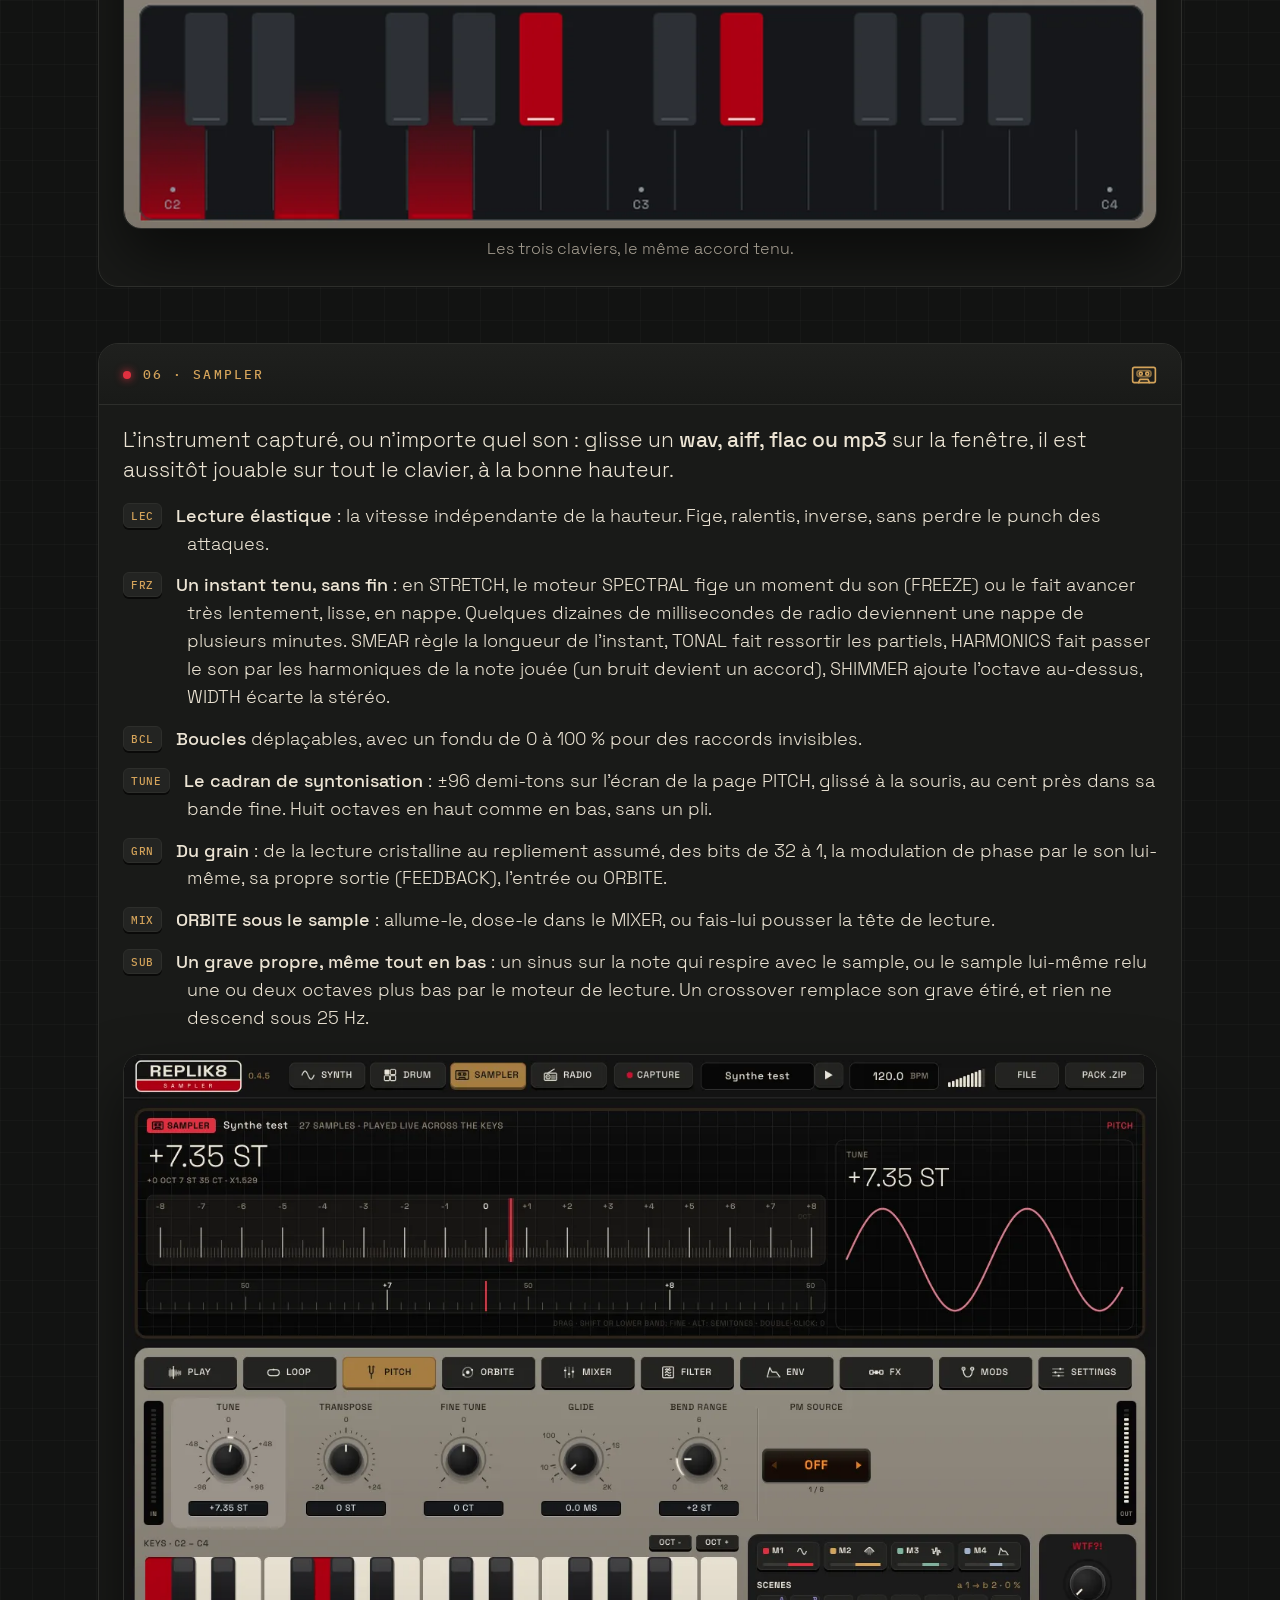
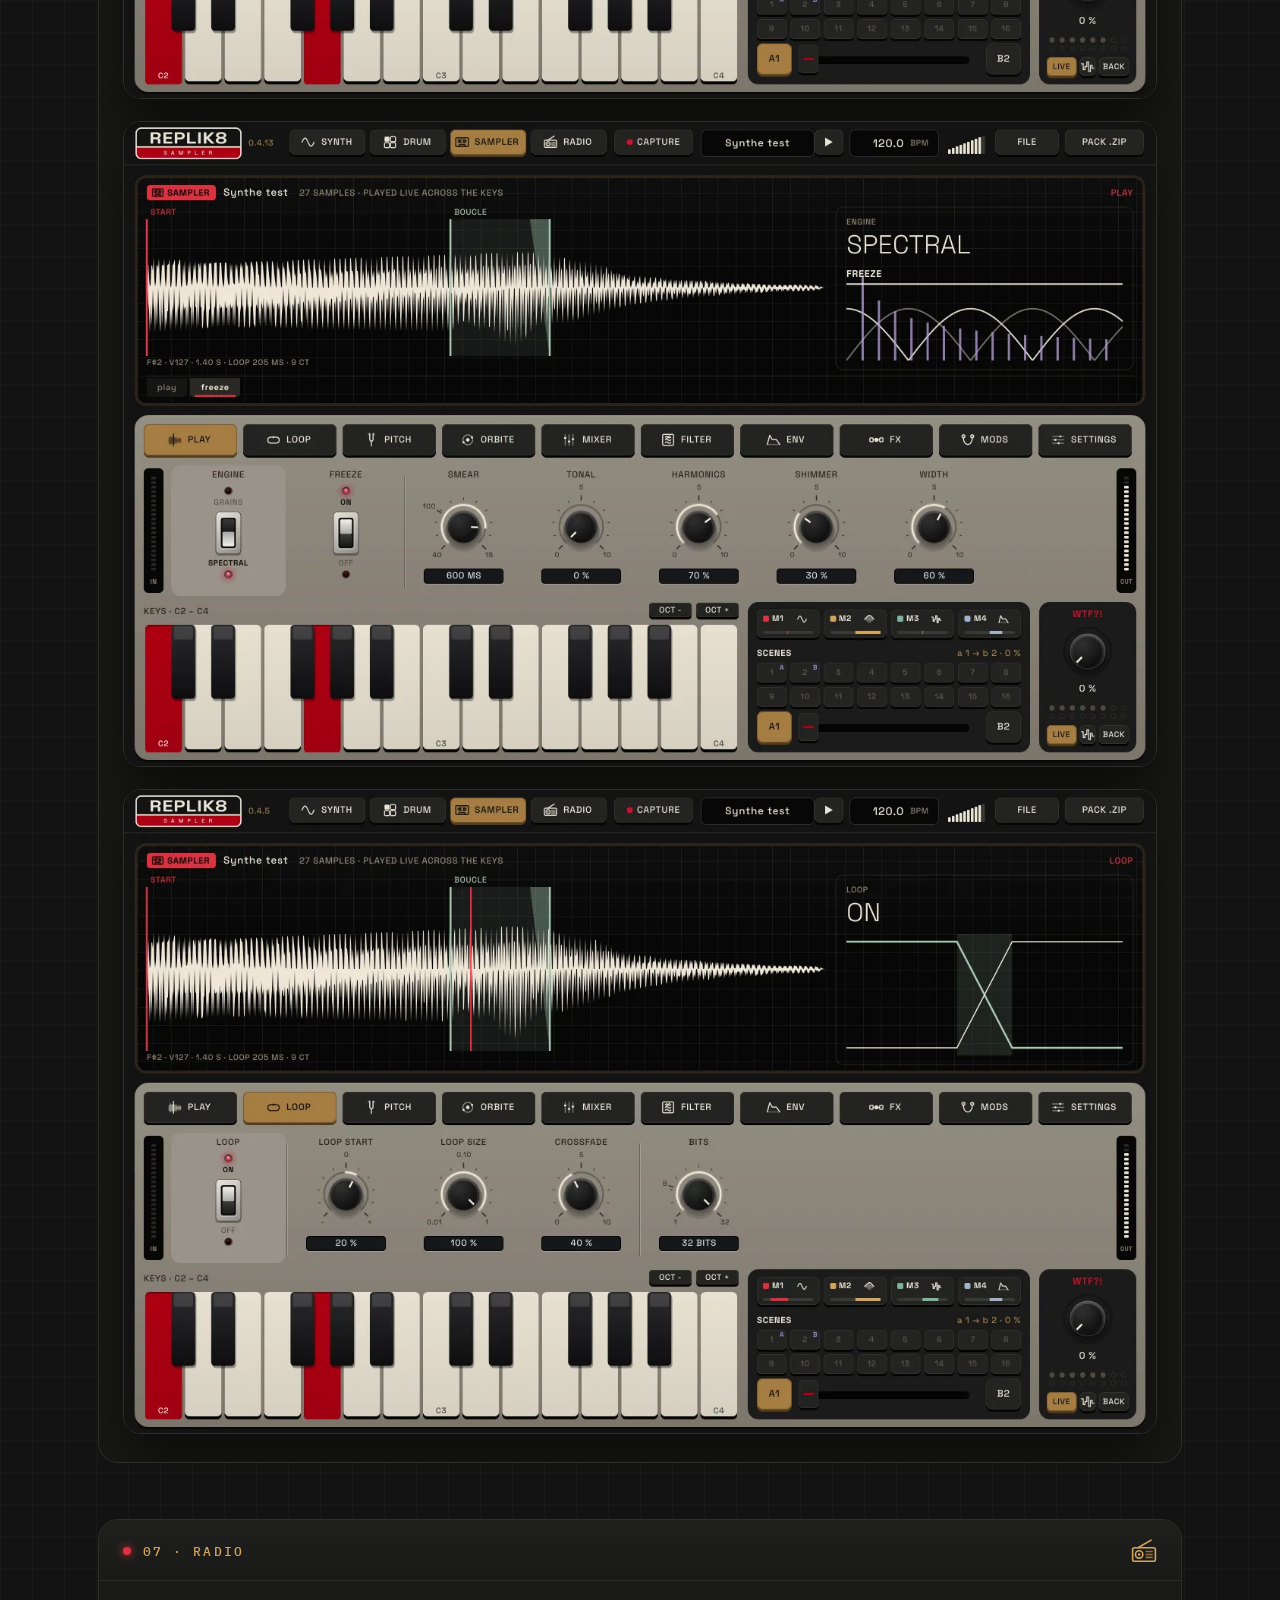
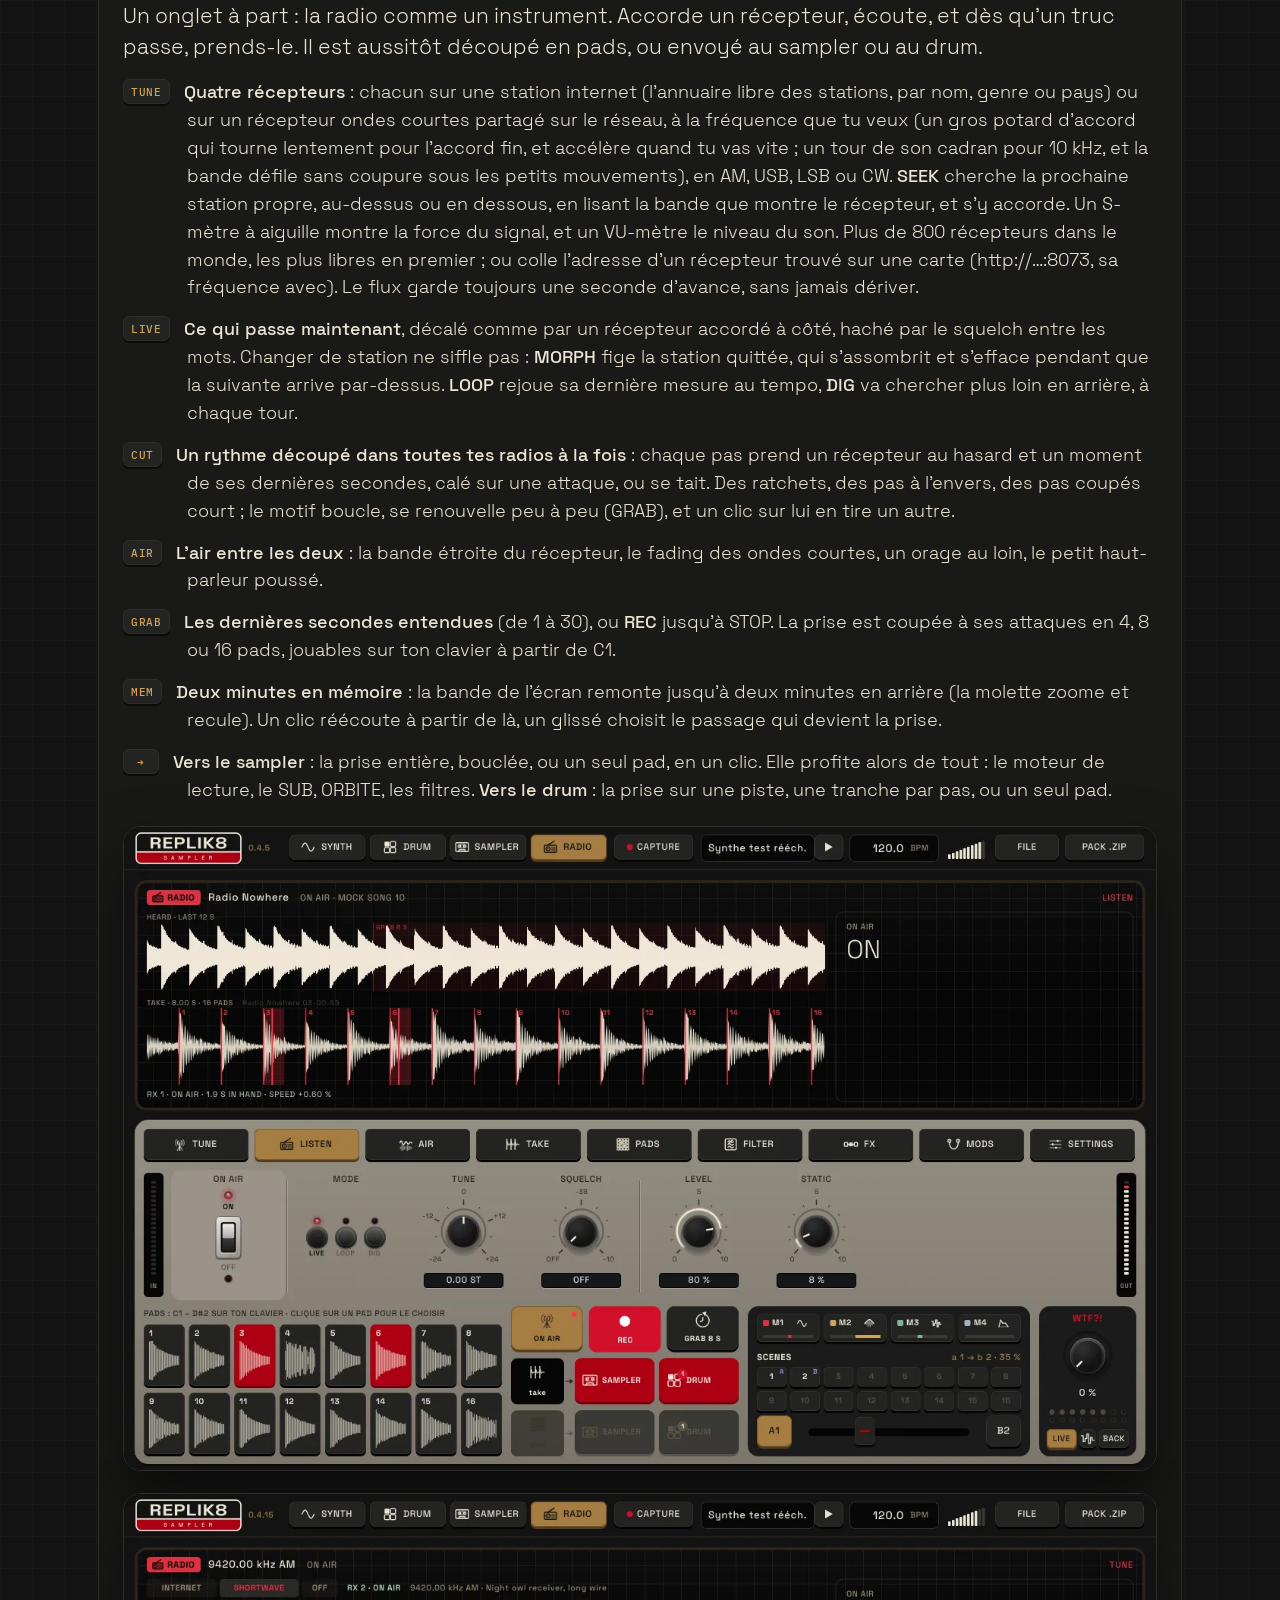
==== commit 3ac17c56: "0.4.18: SEEK on shortwave, silkscreen repainted whole - SEEK (RADIO, TUNE): DOWN / STOP / UP finds t" ====
--- a/site/index.html
+++ b/site/index.html
@@ -216,7 +216,7 @@
   <h2><span>07 · Radio</span><svg class="p" viewBox="0 0 24 24"><rect x="1.5" y="9" width="21" height="12.5" rx="1.6"/><circle cx="7.5" cy="15.2" r="3.4"/><circle class="f" cx="7.5" cy="15.2" r="1.1"/><path d="M14 12.5h5.5M14 15.2h5.5M14 17.9h5.5" opacity=".6"/><path d="M6.5 9 18.5 2"/></svg></h2>
   <p class="intro">Un onglet à part&nbsp;: la radio comme un instrument. Accorde un récepteur, écoute, et dès qu'un truc passe, prends-le. Il est aussitôt découpé en pads, ou envoyé au sampler ou au drum.</p>
   <ul class="steps-list">
-    <li><kbd>TUNE</kbd><b>Quatre récepteurs</b>&nbsp;: chacun sur une station internet (l'annuaire libre des stations, par nom, genre ou pays) ou sur un récepteur ondes courtes partagé sur le réseau, à la fréquence que tu veux (un gros potard d'accord qui tourne lentement pour l'accord fin, et accélère quand tu vas vite&nbsp;; un tour de son cadran pour 10&nbsp;kHz, et la bande défile sans coupure sous les petits mouvements), en AM, USB, LSB ou CW. Un S-mètre à aiguille montre la force du signal, et un VU-mètre le niveau du son. Plus de 800 récepteurs dans le monde, les plus libres en premier&nbsp;; ou colle l'adresse d'un récepteur trouvé sur une carte (http://…:8073, sa fréquence avec). Le flux garde toujours une seconde d'avance, sans jamais dériver.</li>
+    <li><kbd>TUNE</kbd><b>Quatre récepteurs</b>&nbsp;: chacun sur une station internet (l'annuaire libre des stations, par nom, genre ou pays) ou sur un récepteur ondes courtes partagé sur le réseau, à la fréquence que tu veux (un gros potard d'accord qui tourne lentement pour l'accord fin, et accélère quand tu vas vite&nbsp;; un tour de son cadran pour 10&nbsp;kHz, et la bande défile sans coupure sous les petits mouvements), en AM, USB, LSB ou CW. <b>SEEK</b> cherche la prochaine station propre, au-dessus ou en dessous, en lisant la bande que montre le récepteur, et s'y accorde. Un S-mètre à aiguille montre la force du signal, et un VU-mètre le niveau du son. Plus de 800 récepteurs dans le monde, les plus libres en premier&nbsp;; ou colle l'adresse d'un récepteur trouvé sur une carte (http://…:8073, sa fréquence avec). Le flux garde toujours une seconde d'avance, sans jamais dériver.</li>
     <li><kbd>LIVE</kbd><b>Ce qui passe maintenant</b>, décalé comme par un récepteur accordé à côté, haché par le squelch entre les mots. Changer de station ne siffle pas&nbsp;: <b>MORPH</b> fige la station quittée, qui s'assombrit et s'efface pendant que la suivante arrive par-dessus. <b>LOOP</b> rejoue sa dernière mesure au tempo, <b>DIG</b> va chercher plus loin en arrière, à chaque tour.</li>
     <li><kbd>CUT</kbd><b>Un rythme découpé dans toutes tes radios à la fois</b>&nbsp;: chaque pas prend un récepteur au hasard et un moment de ses dernières secondes, calé sur une attaque, ou se tait. Des ratchets, des pas à l'envers, des pas coupés court&nbsp;; le motif boucle, se renouvelle peu à peu (GRAB), et un clic sur lui en tire un autre.</li>
     <li><kbd>AIR</kbd><b>L'air entre les deux</b>&nbsp;: la bande étroite du récepteur, le fading des ondes courtes, un orage au loin, le petit haut-parleur poussé.</li>
@@ -233,7 +233,9 @@
   <h2><span>08 · Drum</span><svg class="p" viewBox="0 0 24 24"><rect x="2.5" y="2.5" width="8" height="8" rx="1.4"/><rect class="f" x="13.5" y="2.5" width="8" height="8" rx="1.4"/><rect class="f" x="2.5" y="13.5" width="8" height="8" rx="1.4"/><rect x="13.5" y="13.5" width="8" height="8" rx="1.4"/></svg></h2>
   <p class="intro">Huit pistes, un séquenceur de 64 pas, et tout ce qu'il faut pour qu'une boucle ne se répète jamais tout à fait.</p>
   <ul class="steps-list">
-    <li><kbd>SRC</kbd><b>Trois sources par piste</b>&nbsp;: une voix faite des cycles du synthé (les basiques ou ceux de ton synthé), un son glissé sur la fenêtre, ou une prise de la radio, une tranche par pas. Les sons et les prises restent en stéréo (STEREO, coupé&nbsp;: en mono).</li>
+    <li><kbd>SRC</kbd><b>Trois sources par piste</b>&nbsp;: un synthé de batterie, un son glissé sur la fenêtre, ou une prise de la radio, une tranche par pas. Les sons et les prises restent en stéréo (STEREO, coupé&nbsp;: en mono).</li>
+    <li><kbd>MDL</kbd><b>Des percus en table d'ondes</b>&nbsp;: deux oscillateurs, chacun sur sa table (une peau, du métal, des voyelles, du numérique…), qui la balaient après le coup&nbsp;: le son change en tombant. Le second en FM, en MIX ou en RING. MODEL part d'un KICK, d'un SNARE, d'un HAT, d'un CLAP… et l'écran dessine la table et le chemin du balayage.</li>
+    <li><kbd>PLAY</kbd><b>Tes sons transformés à chaque coup</b>&nbsp;: un pad de radio lu comme une table d'ondes (WAVE), ou en grains, sa hauteur à part de son temps (GRAINS). STUTTER fait bégayer le coup, BURST le frappe plusieurs fois.</li>
     <li><kbd>VOIX</kbd><b>Des réglages de batterie</b>&nbsp;: la hauteur qui tombe (SWEEP) pour les grosses caisses et les toms, la modulation de phase pour le métal et les cloches, le clic, le bruit et sa couleur, la décroissance, un filtre par piste avec son enveloppe, un drive, et des groupes de choke pour les charlestons.</li>
     <li><kbd>PAS</kbd><b>Chaque pas a sa vie</b>&nbsp;: lève-le et tourne les encodeurs, il garde ses propres réglages. Glisse-le vers le haut pour un ratchet. Ajoute une probabilité, un micro-décalage, un roulement dont les coups se resserrent et s'éteignent.</li>
     <li><kbd>SEQ</kbd><b>Une longueur et une vitesse par piste</b>&nbsp;: une piste de 12 pas contre une de 16, une en ternaire contre les autres. Le swing pour toute la machine.</li>
@@ -244,6 +246,7 @@
   <figure class="shot"><img src="img/drum-1360.webp" srcset="img/drum-680.webp 680w, img/drum-1360.webp 1360w" sizes="(max-width: 1100px) 100vw, 1070px" width="1360" height="848" loading="lazy" alt="Le DRUM : la grille des huit pistes, les seize pas de la piste choisie, ses ratchets."></figure>
   <figure class="shot"><img src="img/drum-pas-1360.webp" srcset="img/drum-pas-680.webp 680w, img/drum-pas-1360.webp 1360w" sizes="(max-width: 1100px) 100vw, 1070px" width="1360" height="848" loading="lazy" alt="Deux pas levés : les encodeurs règlent leur décroissance à eux."></figure>
   <p class="cap">Deux pas levés&nbsp;: la décroissance réglée pour eux seuls.</p>
+  <figure class="shot"><img src="img/drum-tables-1360.webp" srcset="img/drum-tables-680.webp 680w, img/drum-tables-1360.webp 1360w" sizes="(max-width: 1100px) 100vw, 1070px" width="1360" height="848" loading="lazy" alt="Une piste HAT : deux tables METAL en RING ; à l'écran, la table en relief et le chemin de son balayage, les enveloppes dessous."></figure>
   <figure class="shot"><img src="img/drum-tranches-1360.webp" srcset="img/drum-tranches-680.webp 680w, img/drum-tranches-1360.webp 1360w" sizes="(max-width: 1100px) 100vw, 1070px" width="1360" height="848" loading="lazy" alt="Une prise de la radio sur la piste 6, découpée en seize tranches."></figure>
 </section>
 
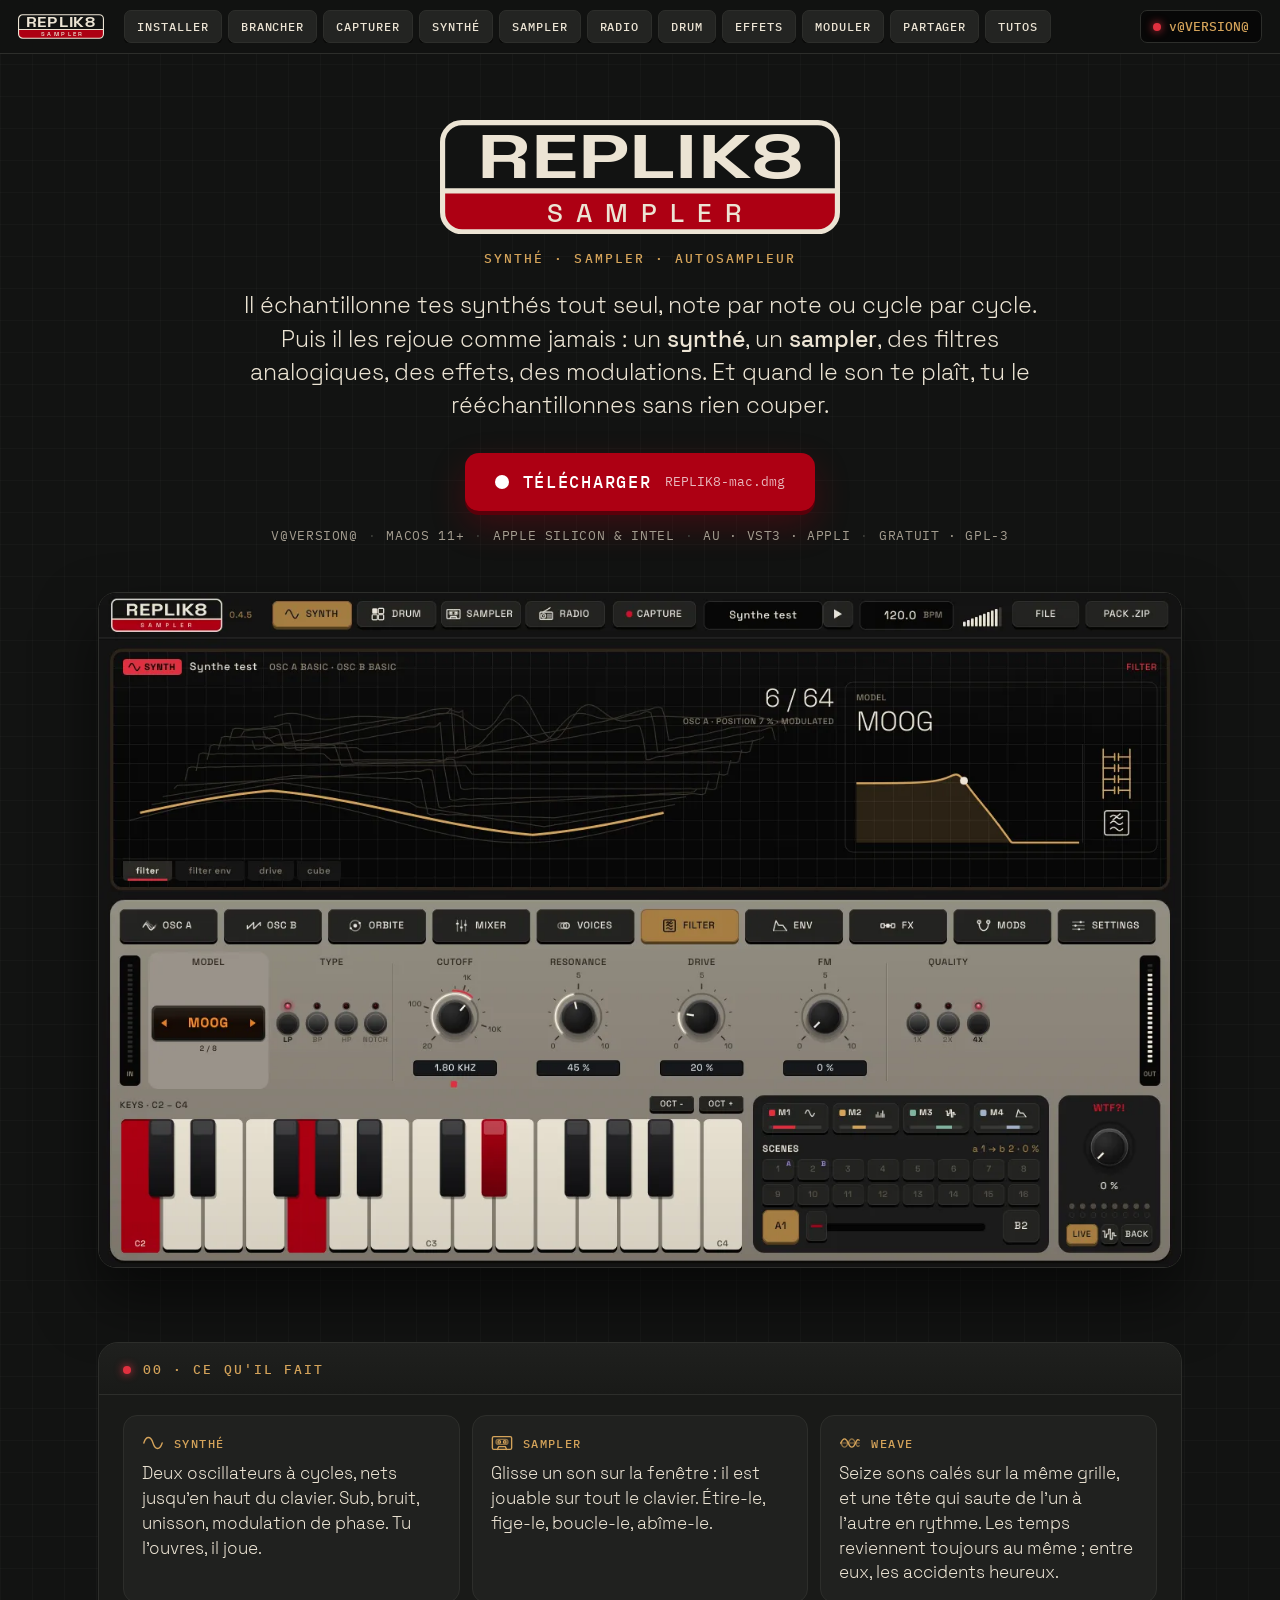
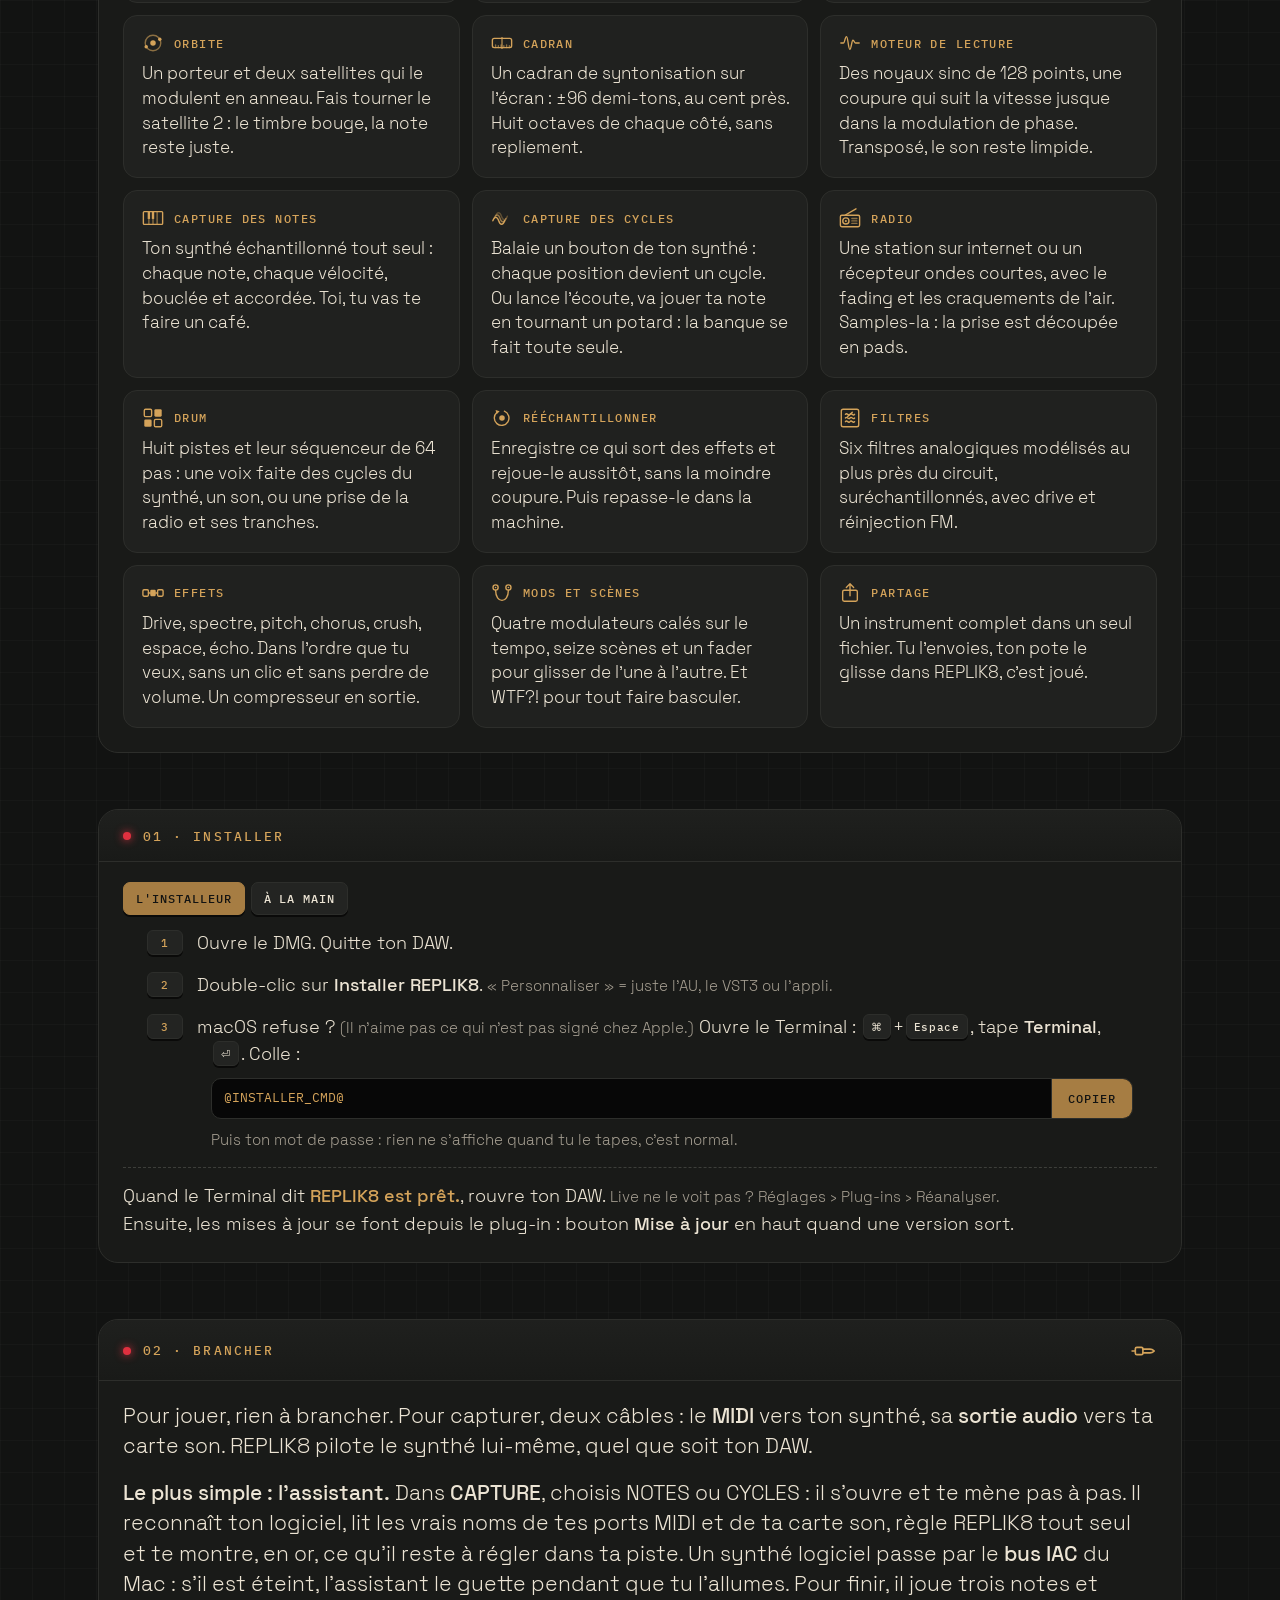
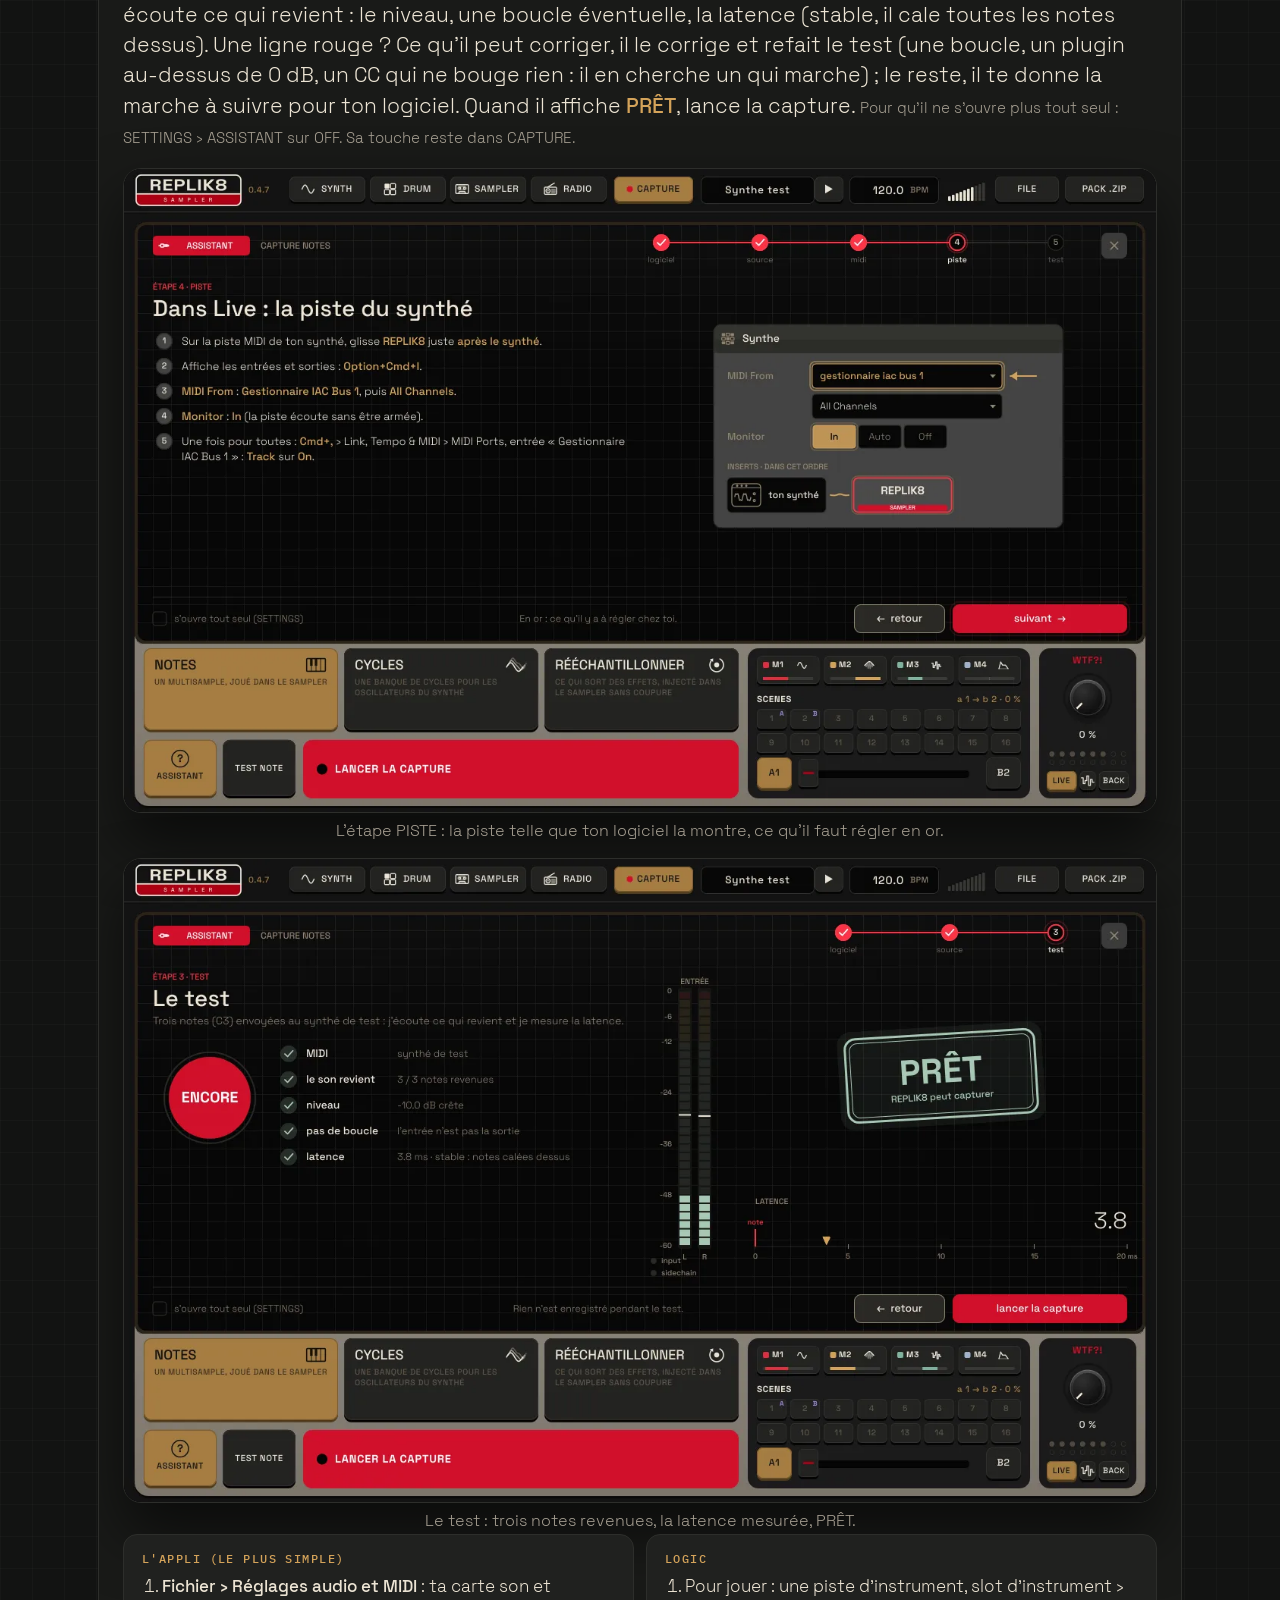
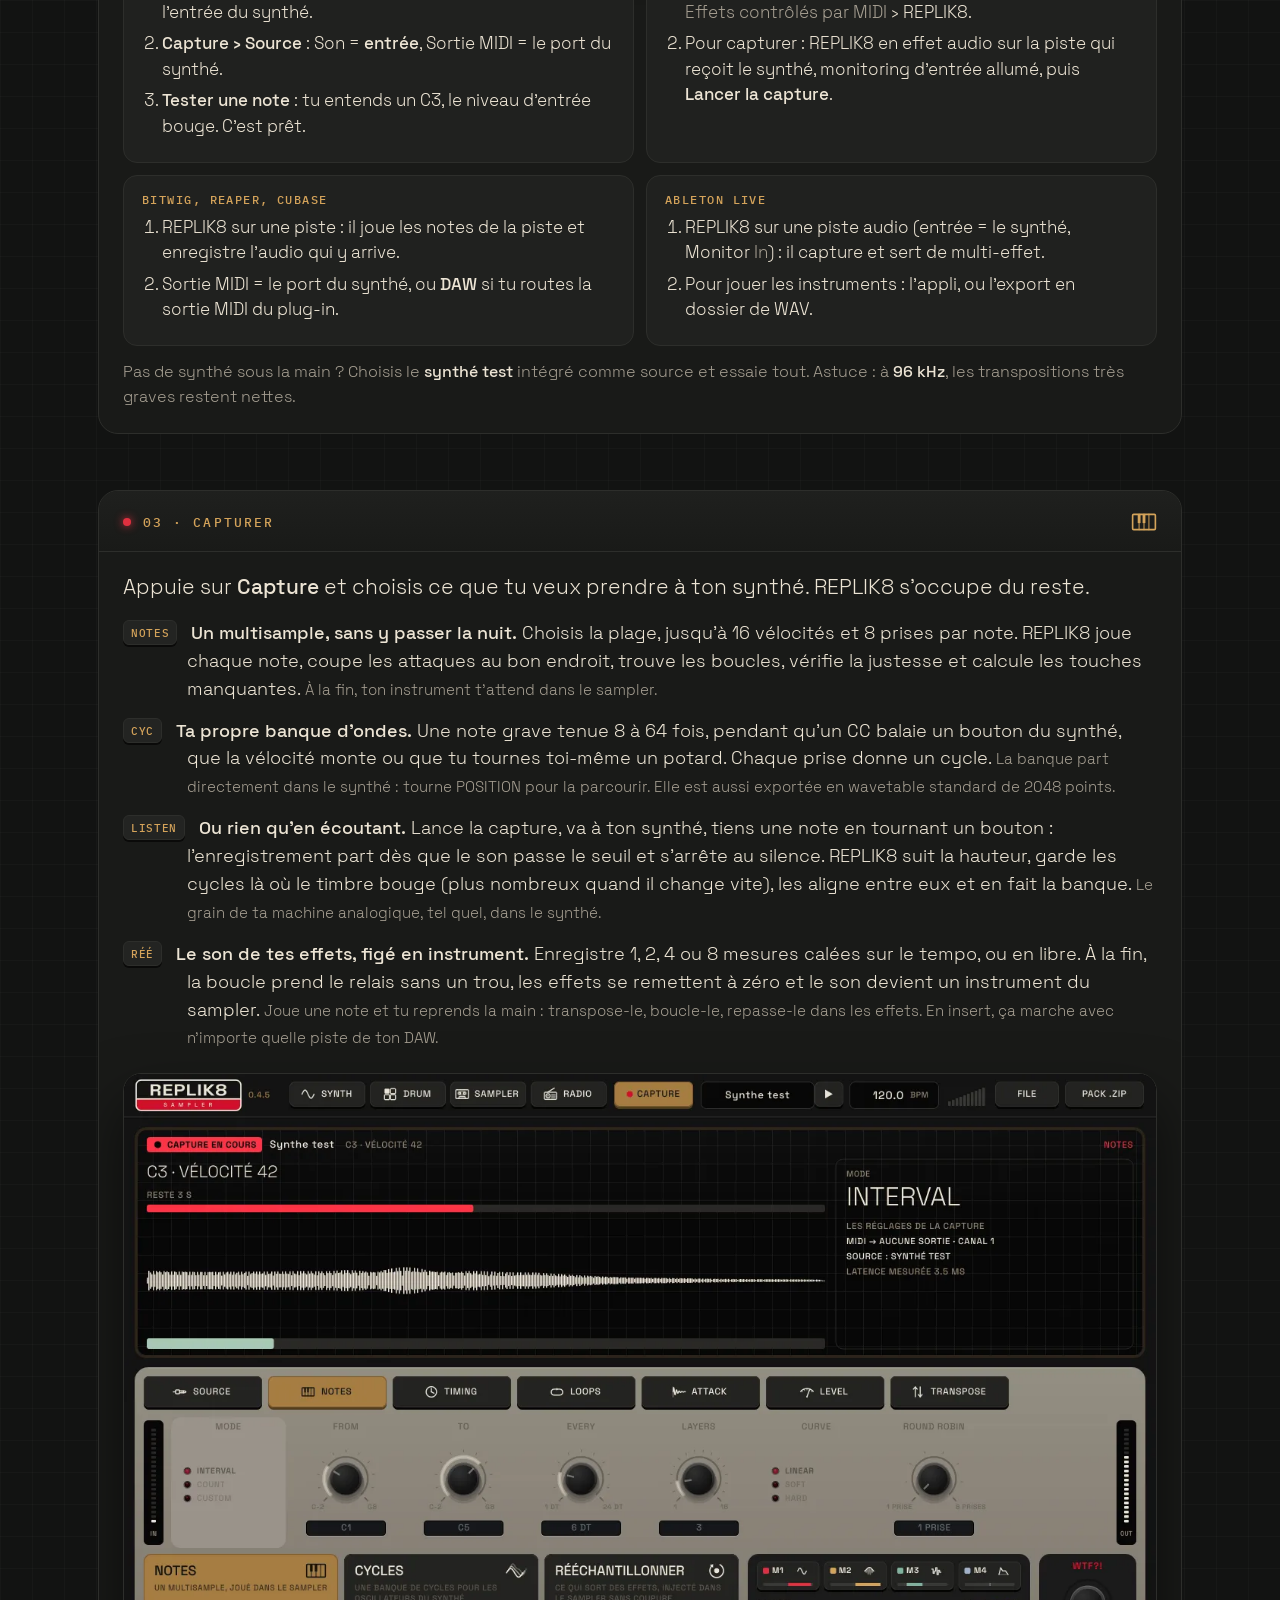
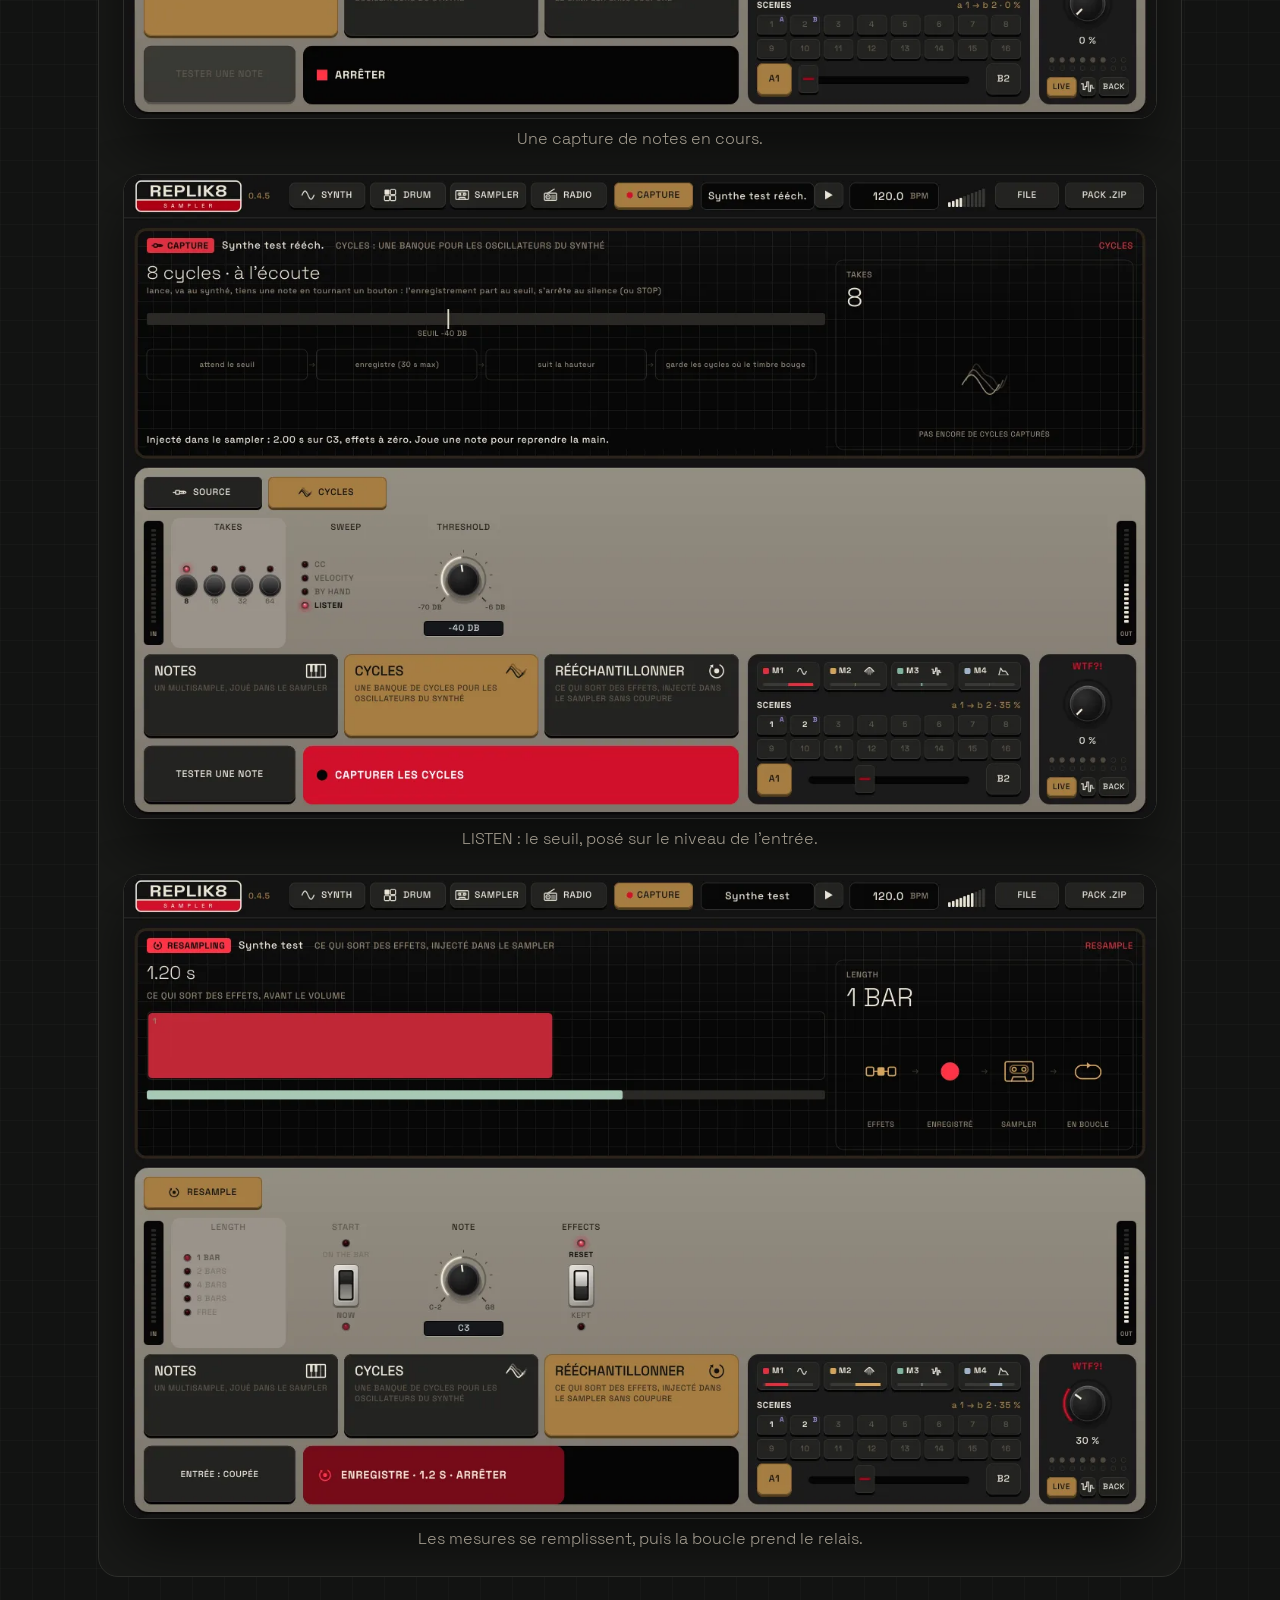
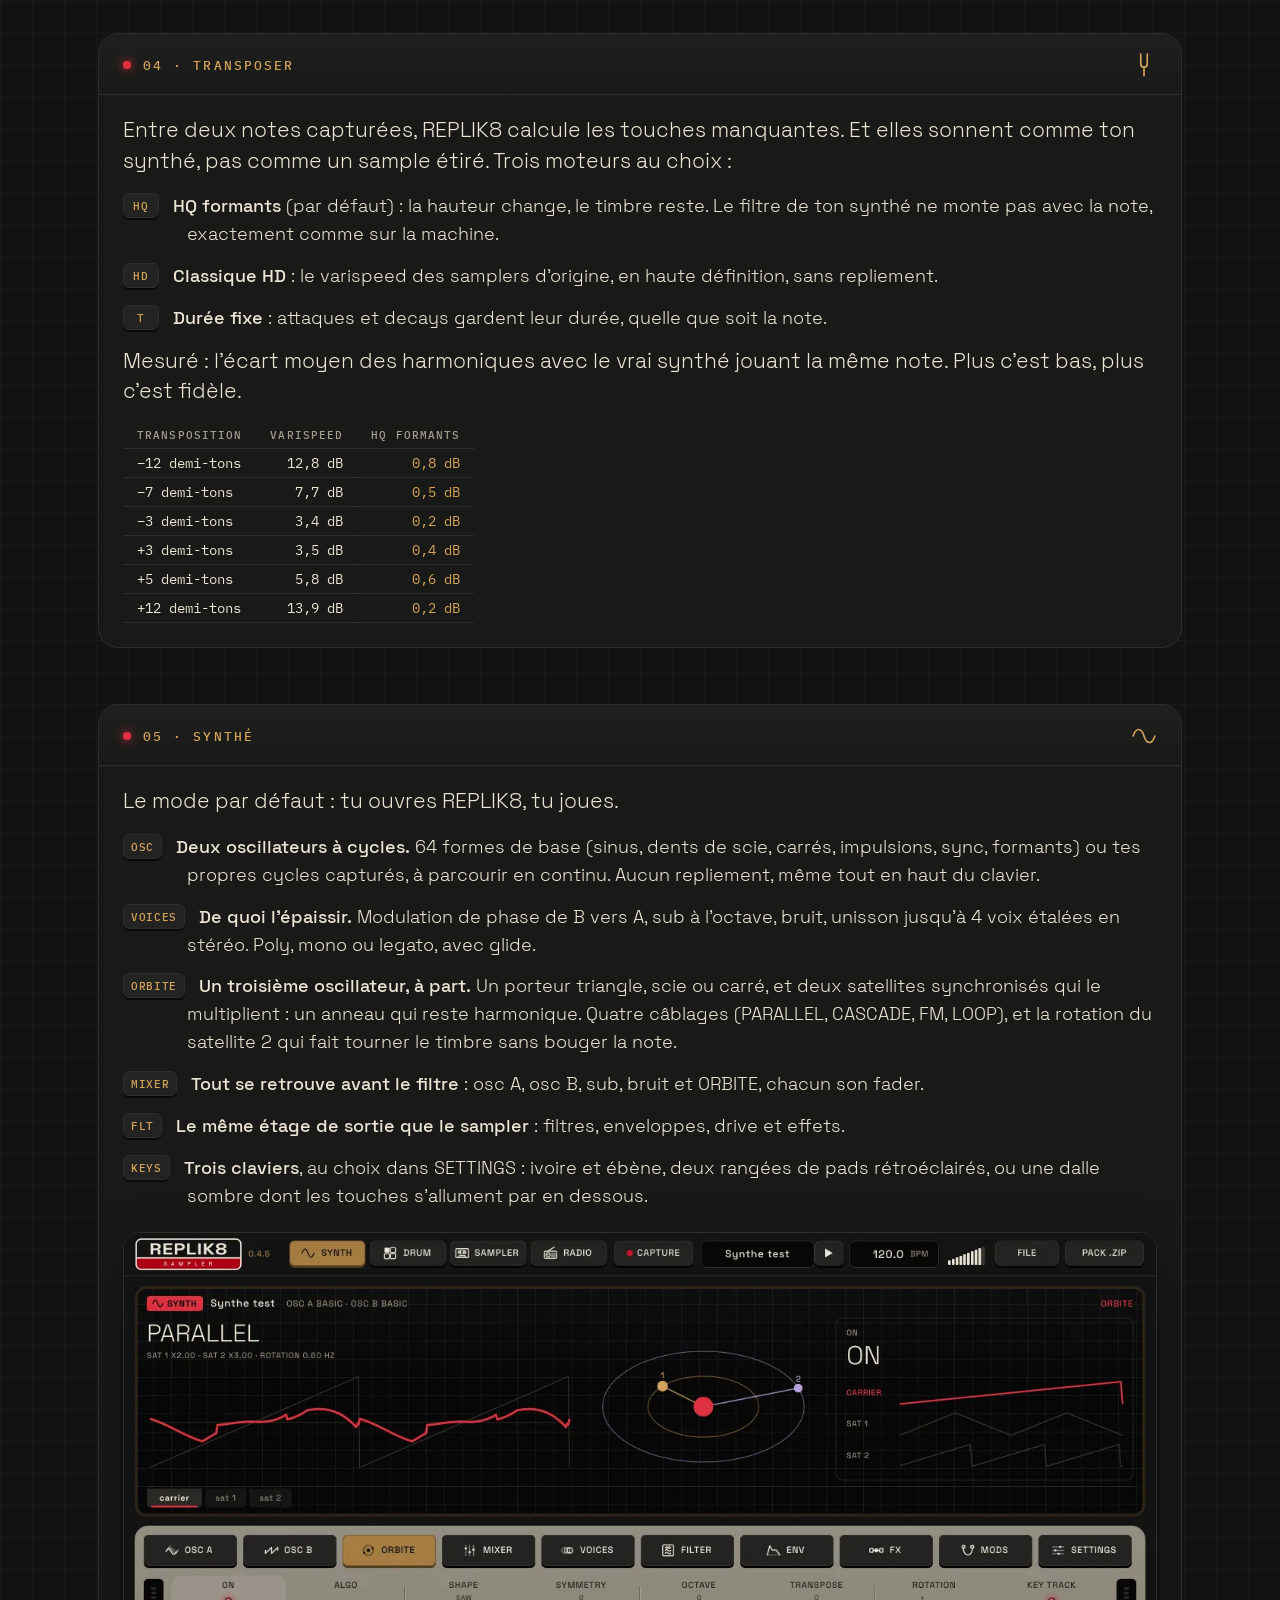
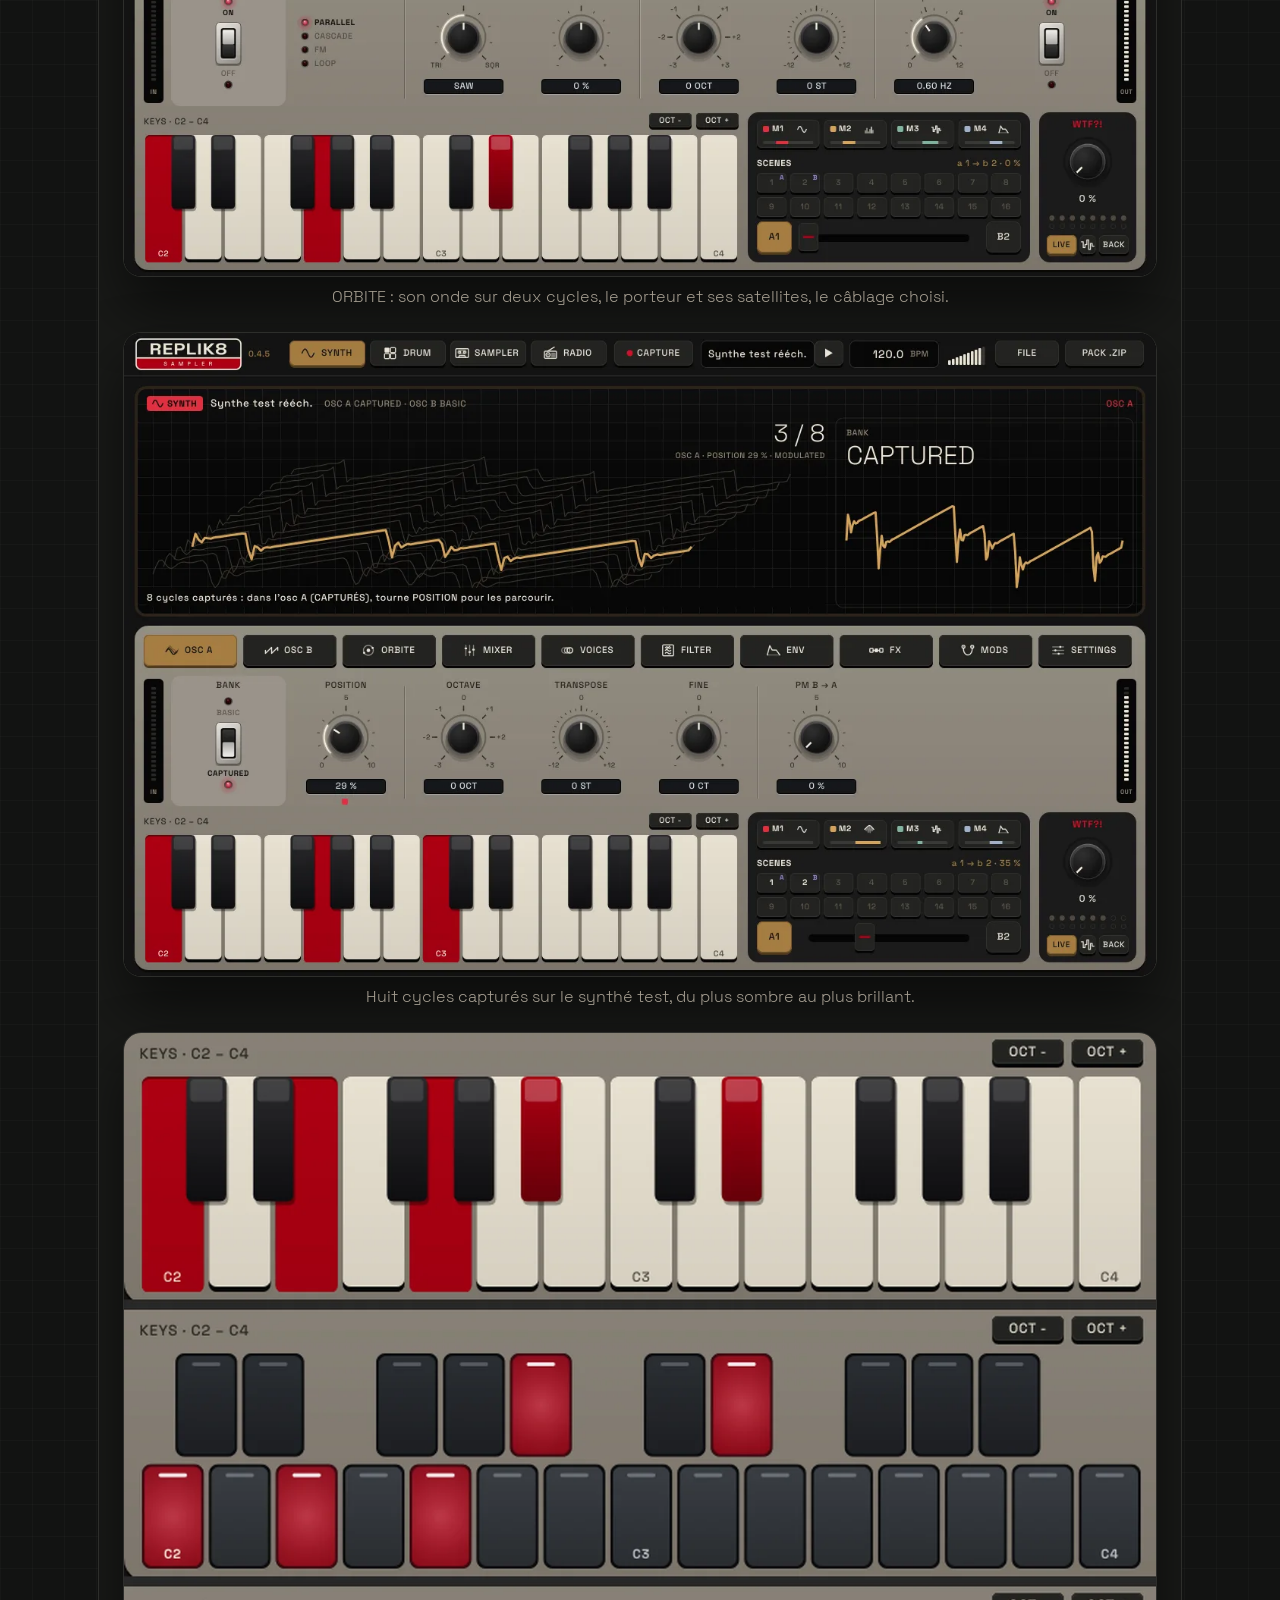
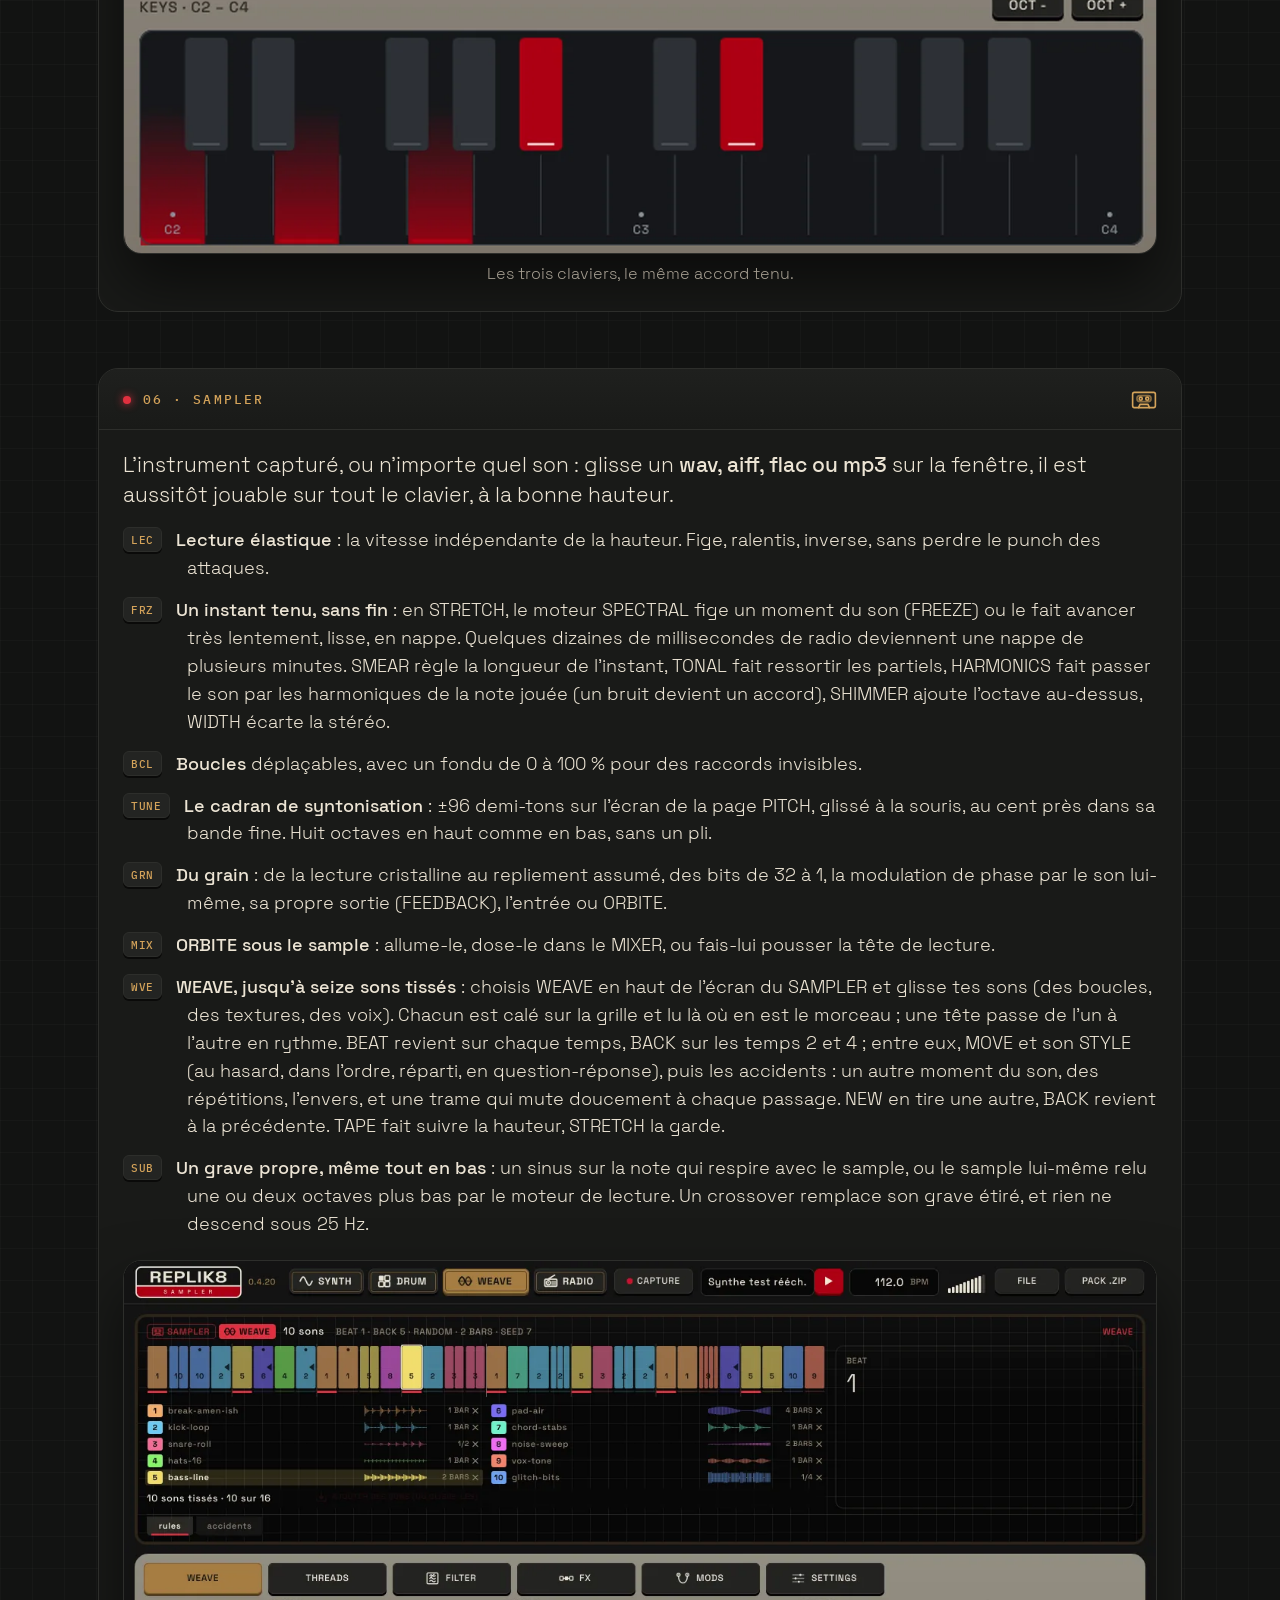
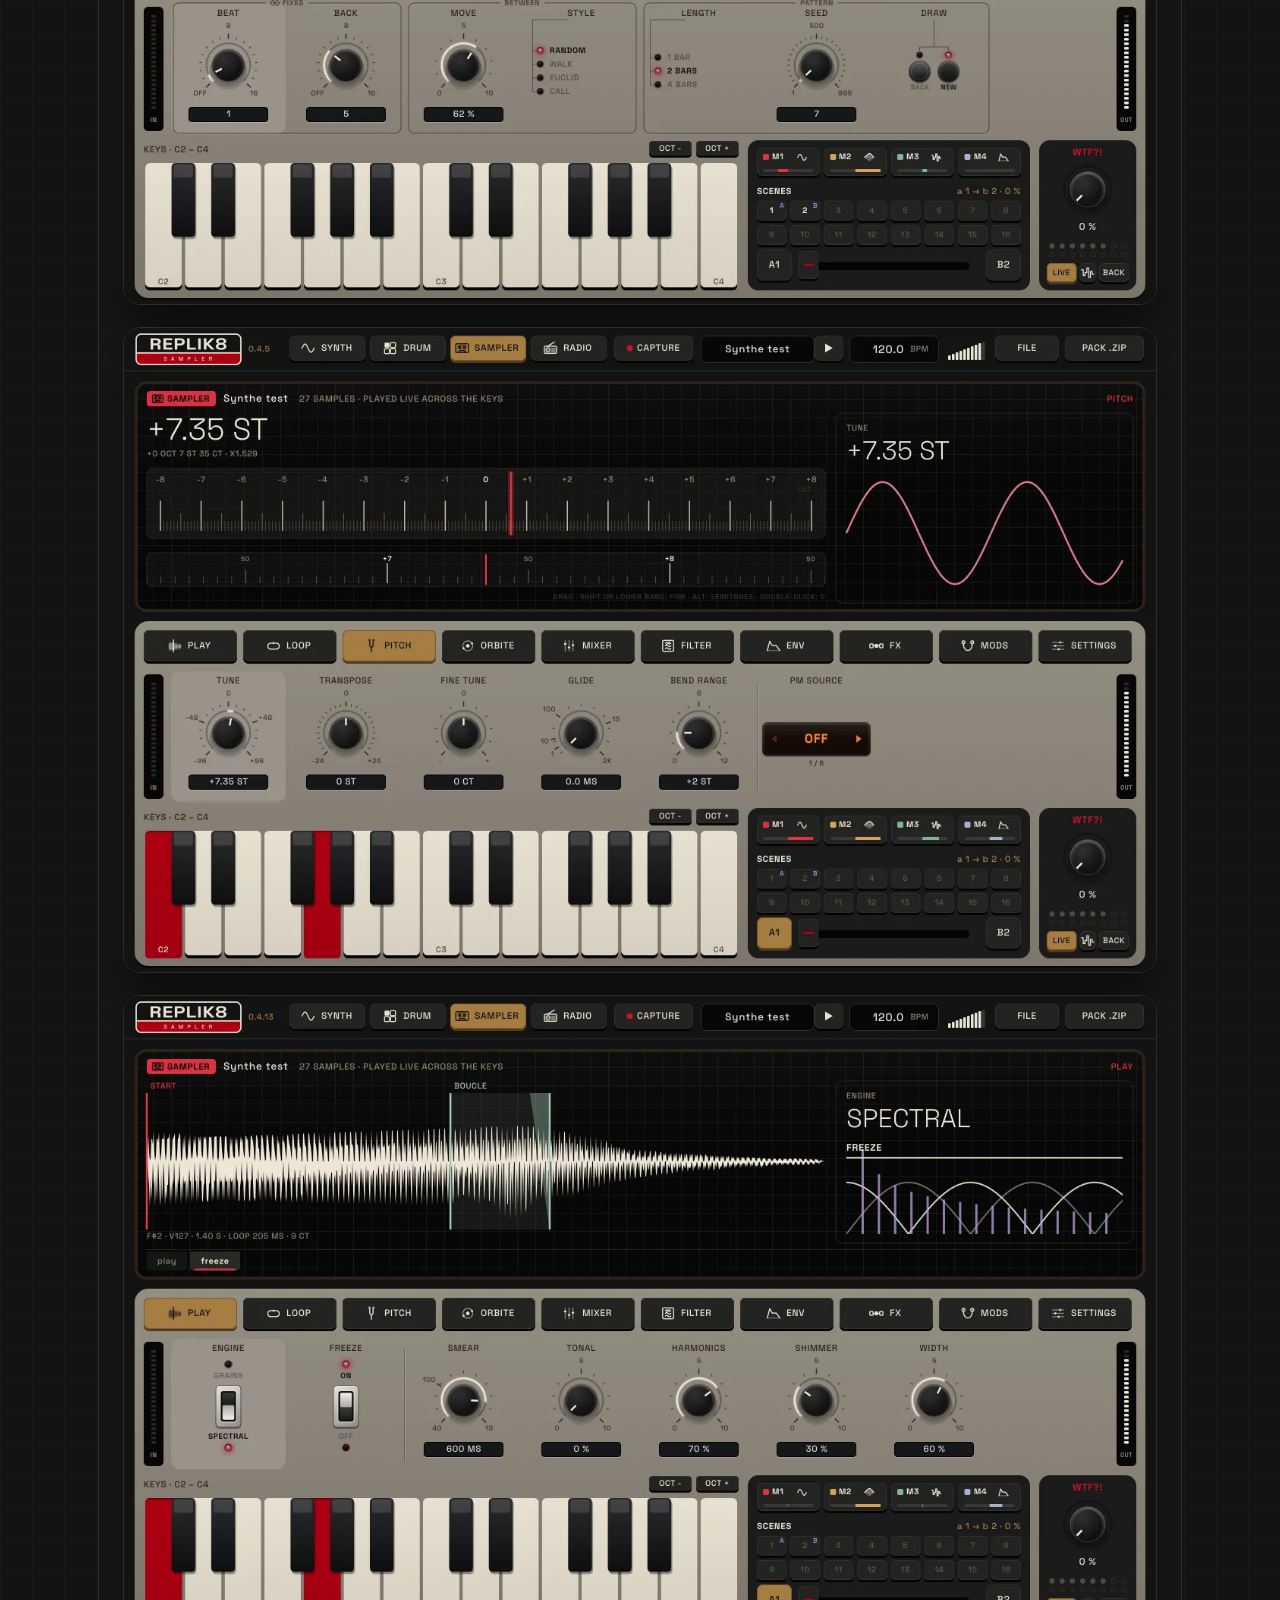
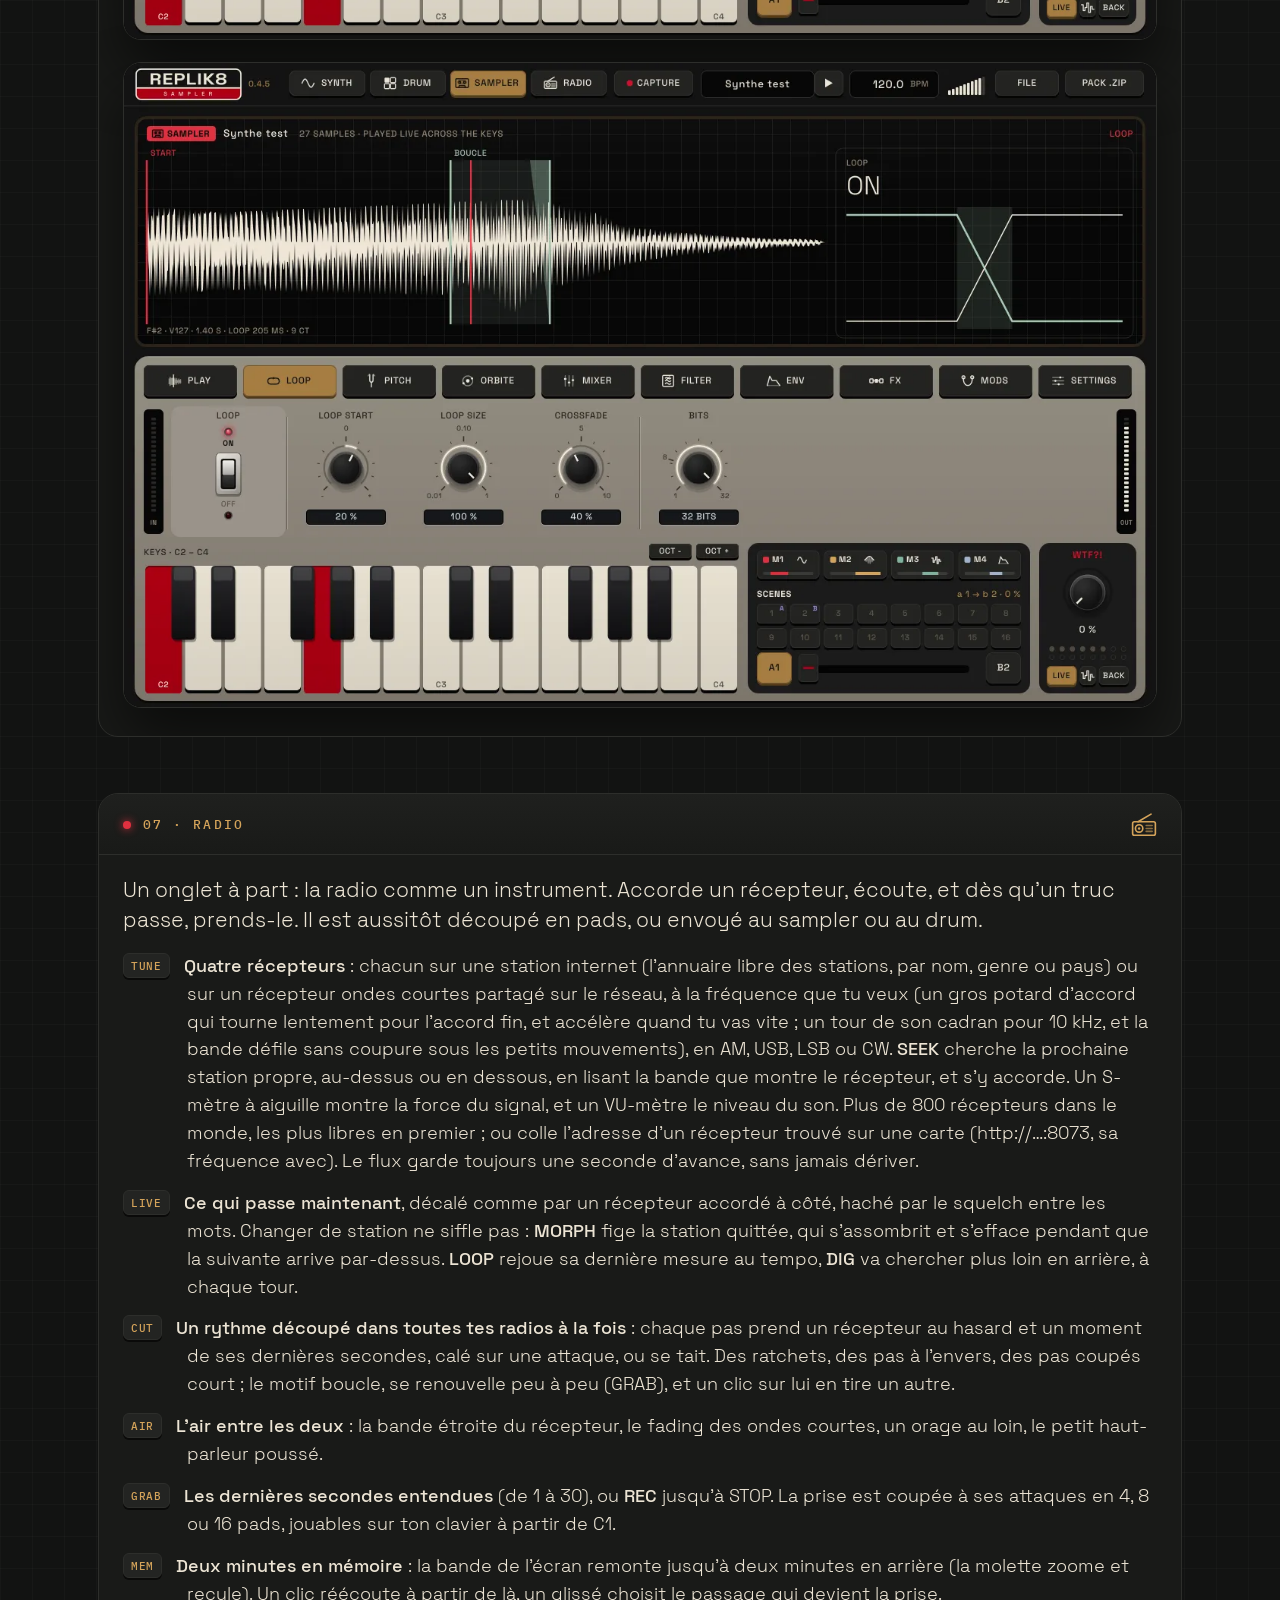
==== commit 408637b2: "0.4.20: WEAVE, up to sixteen sounds woven in rhythm; a drop icon - weave::Engine (Source/weave, JUCE" ====
--- a/site/index.html
+++ b/site/index.html
@@ -60,6 +60,7 @@
   <div class="facts">
     <div><h3><svg class="p" viewBox="0 0 24 24"><path d="M2 12c2.5-8 7.5-8 10 0s7.5 8 10 0"/></svg>Synthé</h3><p>Deux oscillateurs à cycles, nets jusqu'en haut du clavier. Sub, bruit, unisson, modulation de phase. Tu l'ouvres, il joue.</p></div>
     <div><h3><svg class="p" viewBox="0 0 24 24"><rect x="1.5" y="5" width="21" height="14" rx="1.6"/><rect x="5.5" y="8" width="13" height="5.5" rx="2.7" opacity=".6"/><circle cx="9" cy="10.8" r="1.4"/><circle cx="15" cy="10.8" r="1.4"/><path d="M7 19l1.3-3h7.4L17 19"/></svg>Sampler</h3><p>Glisse un son sur la fenêtre&nbsp;: il est jouable sur tout le clavier. Étire-le, fige-le, boucle-le, abîme-le.</p></div>
+    <div><h3><svg class="p" viewBox="0 0 24 24"><path d="M2 12c2.5-6 5.5-6 8 0s5.5 6 8 0 3.5-3 4-3"/><path d="M2 12c2.5 6 5.5 6 8 0s5.5-6 8 0 3.5 3 4 3" opacity=".6"/><path d="M2 12h20" opacity=".4"/></svg>Weave</h3><p>Seize sons calés sur la même grille, et une tête qui saute de l'un à l'autre en rythme. Les temps reviennent toujours au même&nbsp;; entre eux, les accidents heureux.</p></div>
     <div><h3><svg class="p" viewBox="0 0 24 24"><circle class="f" cx="12" cy="12" r="3"/><circle cx="12" cy="12" r="8.5" opacity=".6"/><circle class="f" cx="19.4" cy="7.8" r="1.9"/><circle class="f" cx="4.6" cy="16.2" r="1.9"/></svg>Orbite</h3><p>Un porteur et deux satellites qui le modulent en anneau. Fais tourner le satellite 2&nbsp;: le timbre bouge, la note reste juste.</p></div>
     <div><h3><svg class="p" viewBox="0 0 24 24"><rect x="1.5" y="7" width="21" height="10" rx="2"/><path d="M5 17v-3M8 17v-2M11 17v-3M14 17v-2M17 17v-3M20 17v-2" opacity=".6"/><path class="f" d="M12.6 5.5h-1.2v13h1.2z"/></svg>Cadran</h3><p>Un cadran de syntonisation sur l'écran&nbsp;: ±96 demi-tons, au cent près. Huit octaves de chaque côté, sans repliement.</p></div>
     <div><h3><svg class="p" viewBox="0 0 24 24"><path d="M2 12h3c1.2 0 1.6-7 3.2-7s2 14 3.6 14 2-10 3.4-10 1.6 3 2.8 3H22" /></svg>Moteur de lecture</h3><p>Des noyaux sinc de 128 points, une coupure qui suit la vitesse jusque dans la modulation de phase. Transposé, le son reste limpide.</p></div>
@@ -204,8 +205,10 @@
     <li><kbd>TUNE</kbd><b>Le cadran de syntonisation</b>&nbsp;: ±96 demi-tons sur l'écran de la page PITCH, glissé à la souris, au cent près dans sa bande fine. Huit octaves en haut comme en bas, sans un pli.</li>
     <li><kbd>GRN</kbd><b>Du grain</b>&nbsp;: de la lecture cristalline au repliement assumé, des bits de 32 à 1, la modulation de phase par le son lui-même, sa propre sortie (FEEDBACK), l'entrée ou ORBITE.</li>
     <li><kbd>MIX</kbd><b>ORBITE sous le sample</b>&nbsp;: allume-le, dose-le dans le MIXER, ou fais-lui pousser la tête de lecture.</li>
+    <li><kbd>WVE</kbd><b>WEAVE, jusqu'à seize sons tissés</b>&nbsp;: choisis WEAVE en haut de l'écran du SAMPLER et glisse tes sons (des boucles, des textures, des voix). Chacun est calé sur la grille et lu là où en est le morceau&nbsp;; une tête passe de l'un à l'autre en rythme. BEAT revient sur chaque temps, BACK sur les temps 2 et 4&nbsp;; entre eux, MOVE et son STYLE (au hasard, dans l'ordre, réparti, en question-réponse), puis les accidents&nbsp;: un autre moment du son, des répétitions, l'envers, et une trame qui mute doucement à chaque passage. NEW en tire une autre, BACK revient à la précédente. TAPE fait suivre la hauteur, STRETCH la garde.</li>
     <li><kbd>SUB</kbd><b>Un grave propre, même tout en bas</b>&nbsp;: un sinus sur la note qui respire avec le sample, ou le sample lui-même relu une ou deux octaves plus bas par le moteur de lecture. Un crossover remplace son grave étiré, et rien ne descend sous 25&nbsp;Hz.</li>
   </ul>
+  <figure class="shot"><img src="img/weave-1360.webp" srcset="img/weave-680.webp 680w, img/weave-1360.webp 1360w" sizes="(max-width: 1100px) 100vw, 1070px" width="1360" height="848" loading="lazy" alt="WEAVE : dix sons, la trame en couleurs (un son par couleur, les temps fixes soulignés), la tête de lecture, les règles."></figure>
   <figure class="shot"><img src="img/cadran-1360.webp" srcset="img/cadran-680.webp 680w, img/cadran-1360.webp 1360w" sizes="(max-width: 1100px) 100vw, 1070px" width="1360" height="848" loading="lazy" alt="Le cadran de syntonisation : ±96 demi-tons, une graduation par demi-ton, la bande fine au cent près."></figure>
   <figure class="shot"><img src="img/sampler-freeze-1360.webp" srcset="img/sampler-freeze-680.webp 680w, img/sampler-freeze-1360.webp 1360w" sizes="(max-width: 1100px) 100vw, 1070px" width="1360" height="848" loading="lazy" alt="STRETCH en SPECTRAL : FREEZE, SMEAR, TONAL, HARMONICS, SHIMMER, WIDTH ; à l'écran, les fenêtres qui se chevauchent et les harmoniques gardées."></figure>
   <figure class="shot"><img src="img/sampler-1360.webp" srcset="img/sampler-680.webp 680w, img/sampler-1360.webp 1360w" sizes="(max-width: 1100px) 100vw, 1070px" width="1360" height="848" loading="lazy" alt="Le SAMPLER : la boucle, son fondu, le début."></figure>
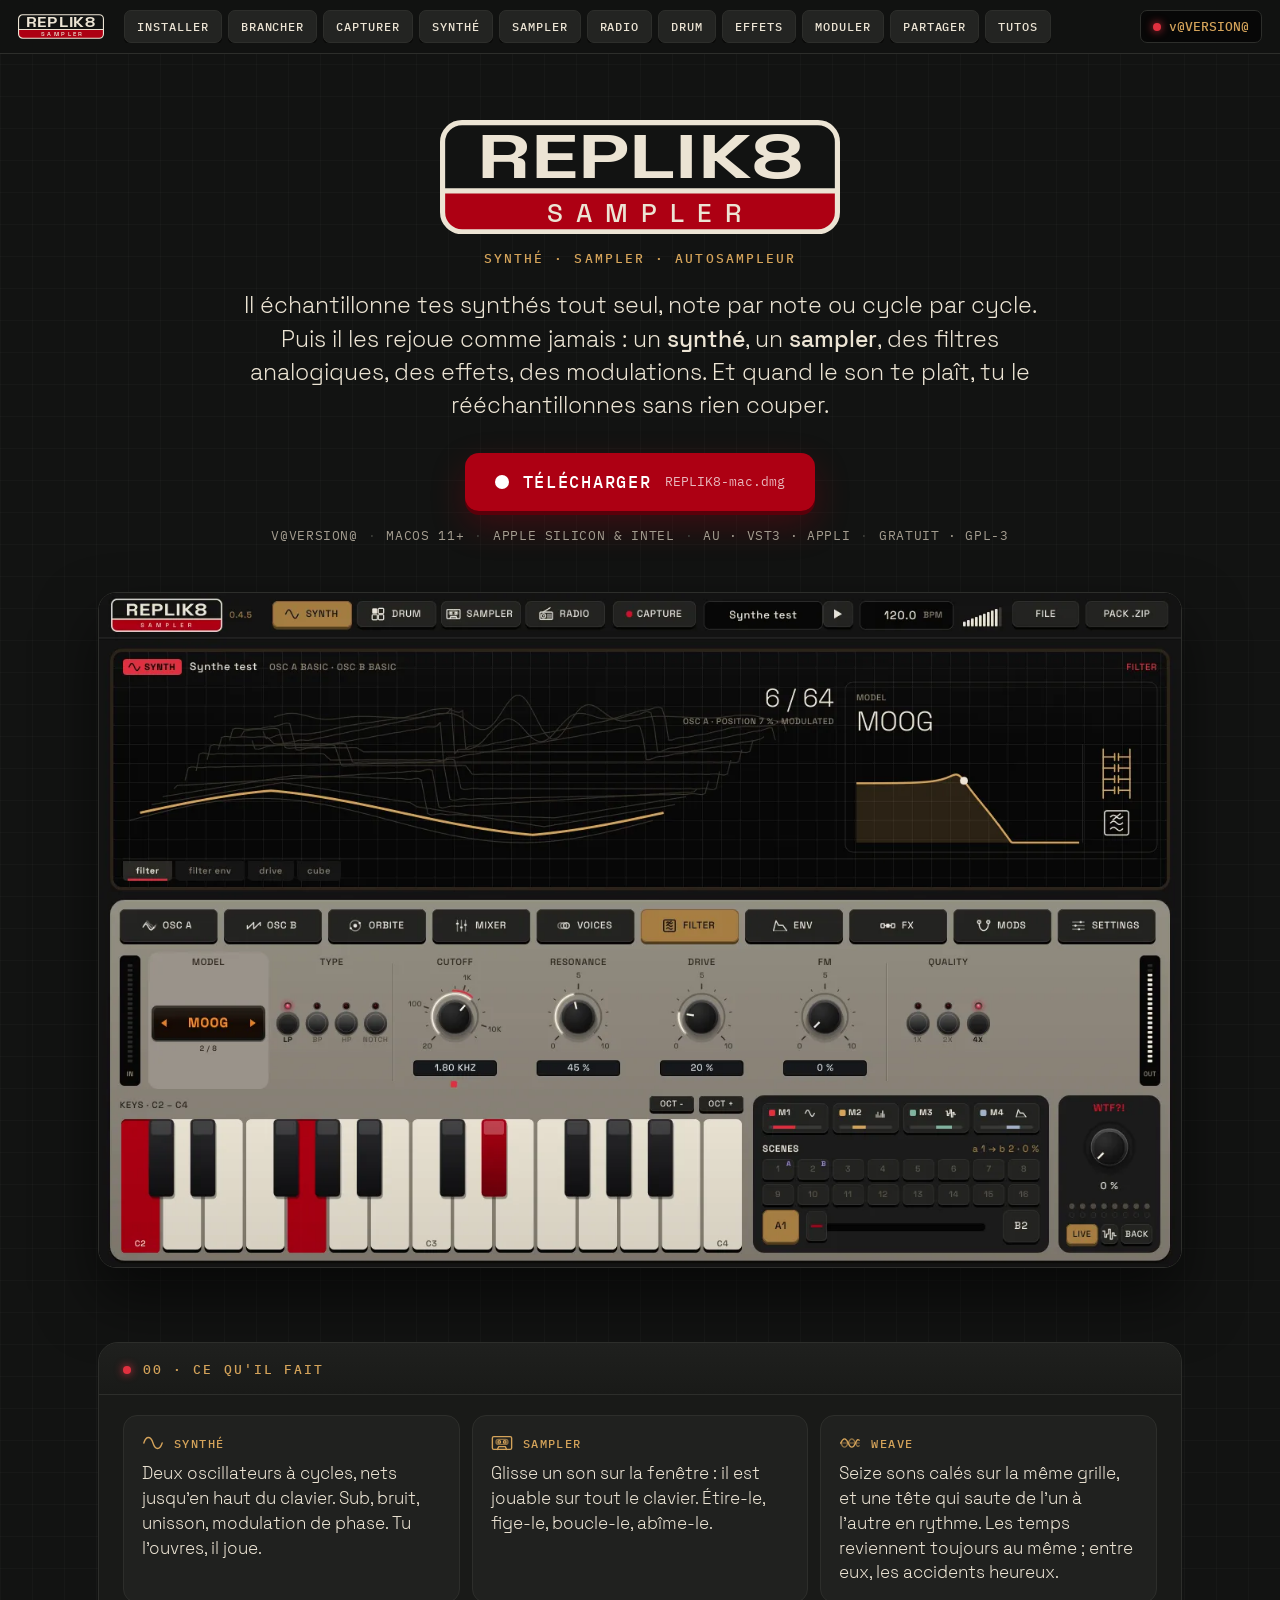
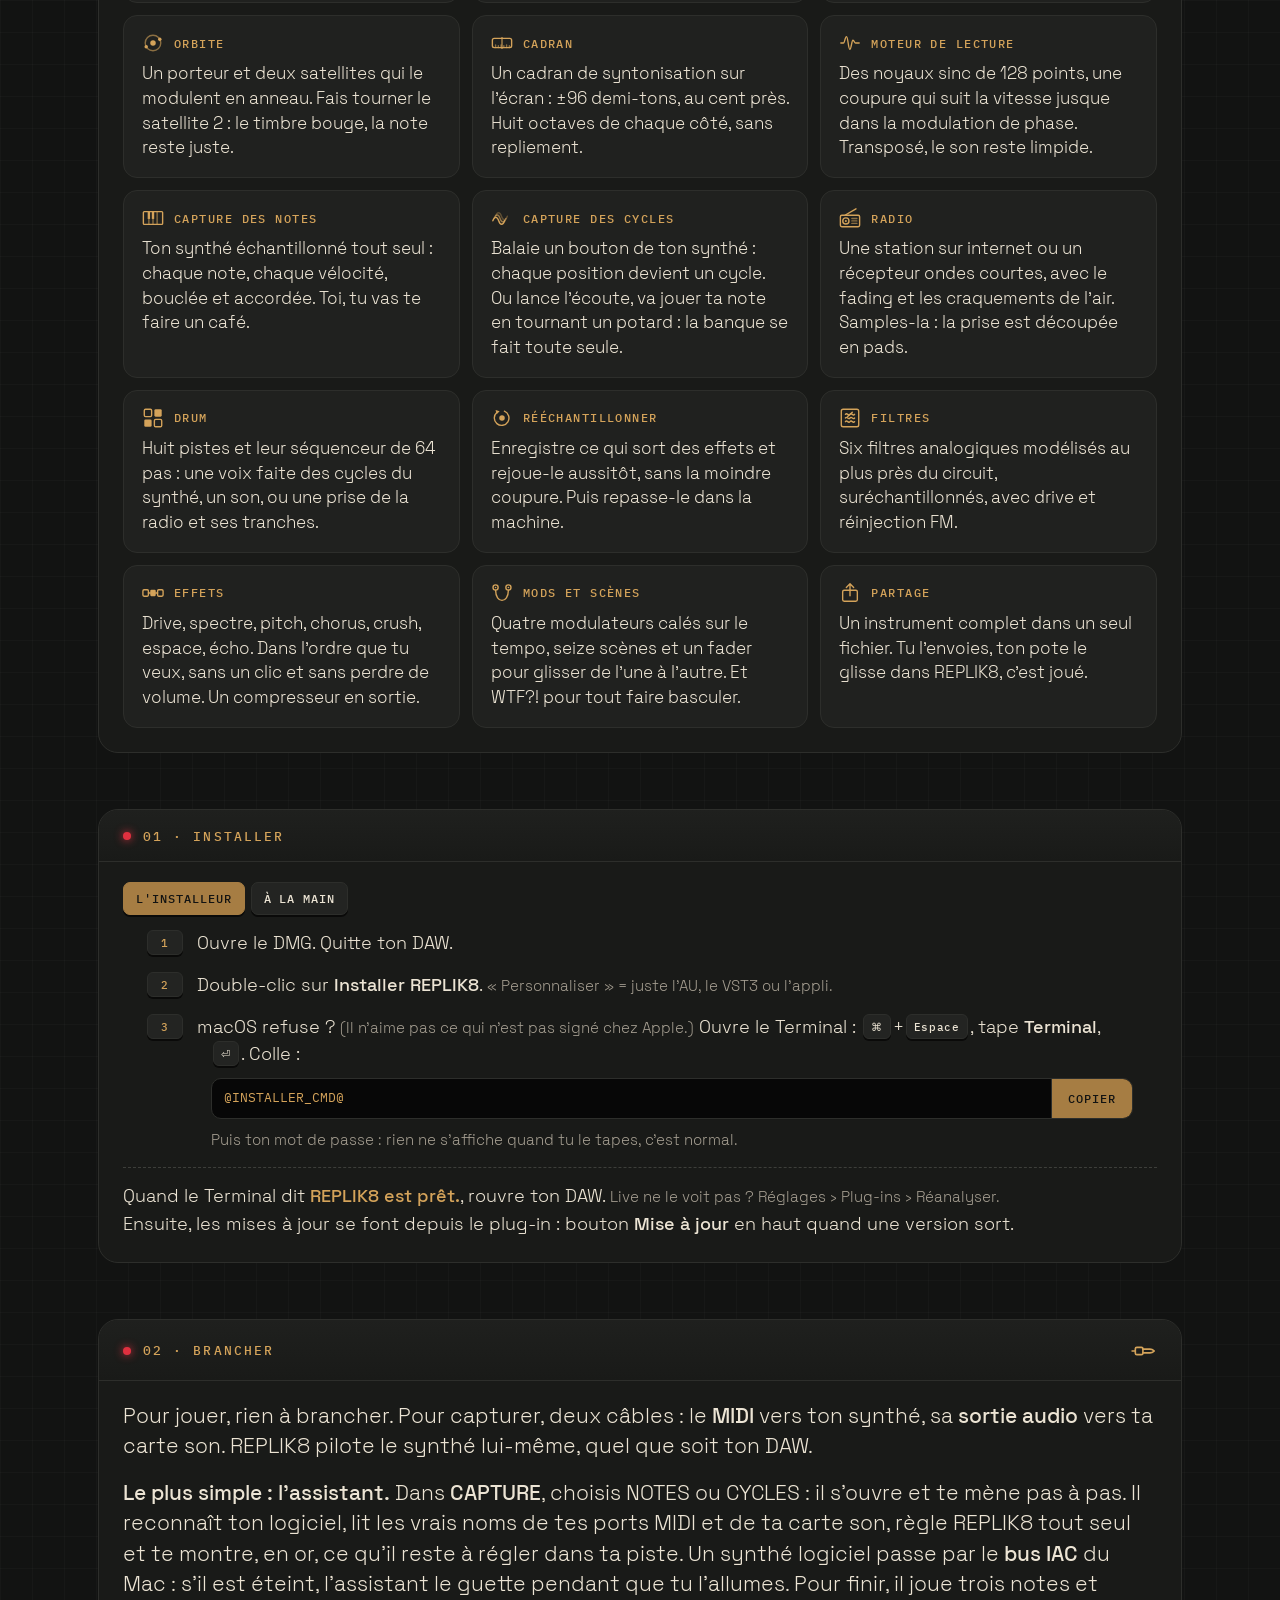
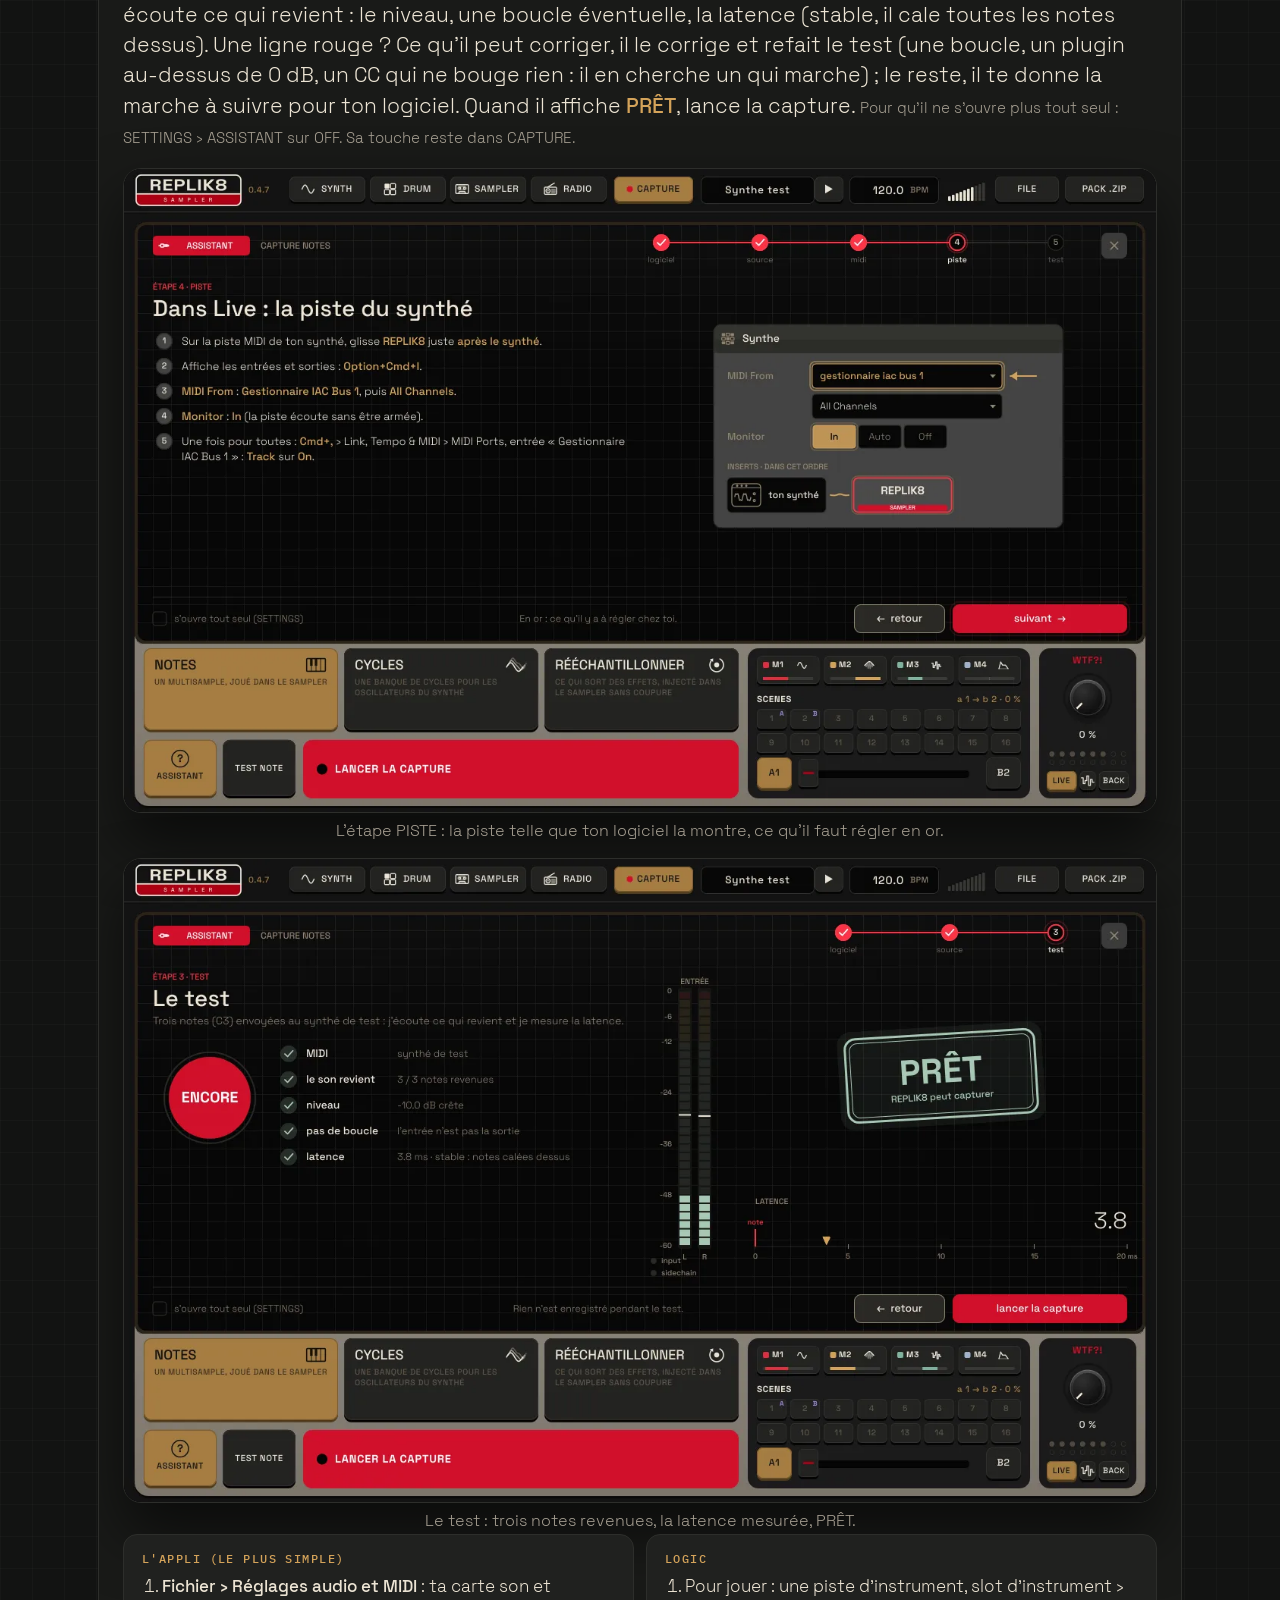
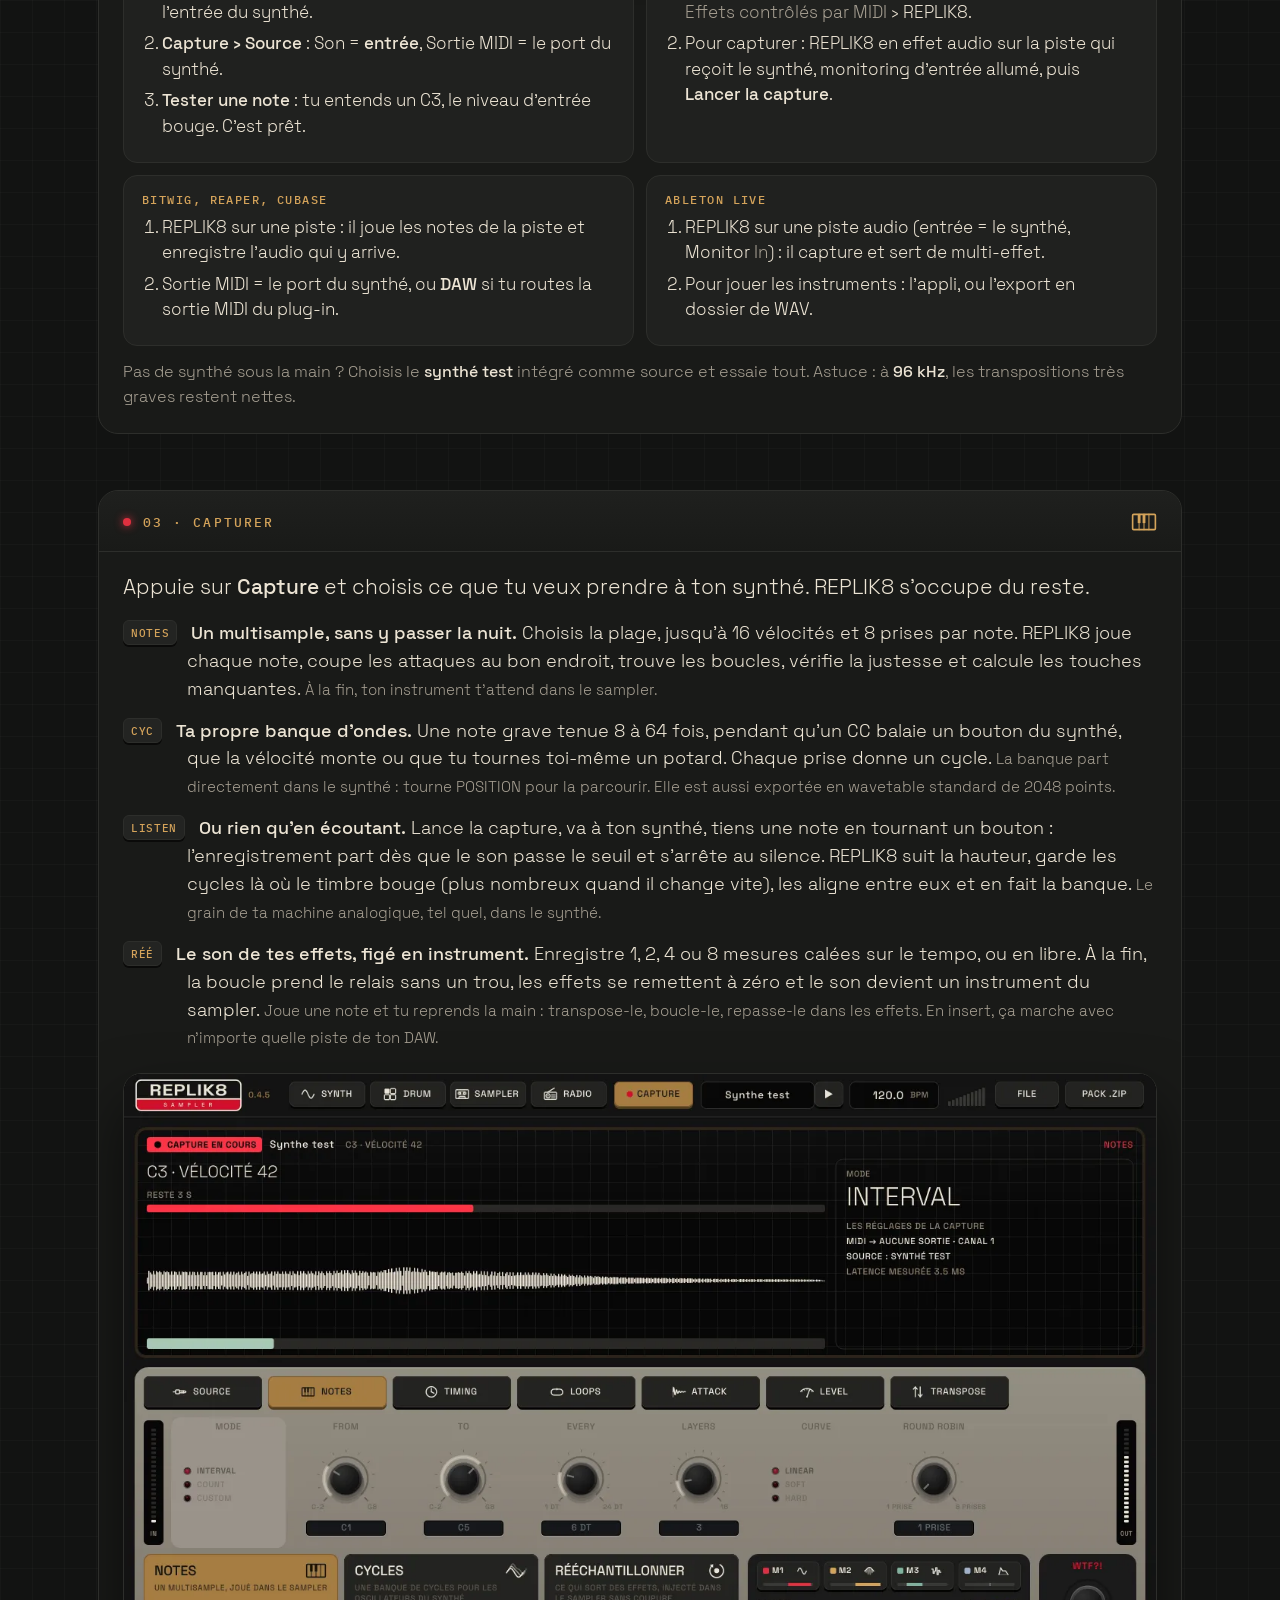
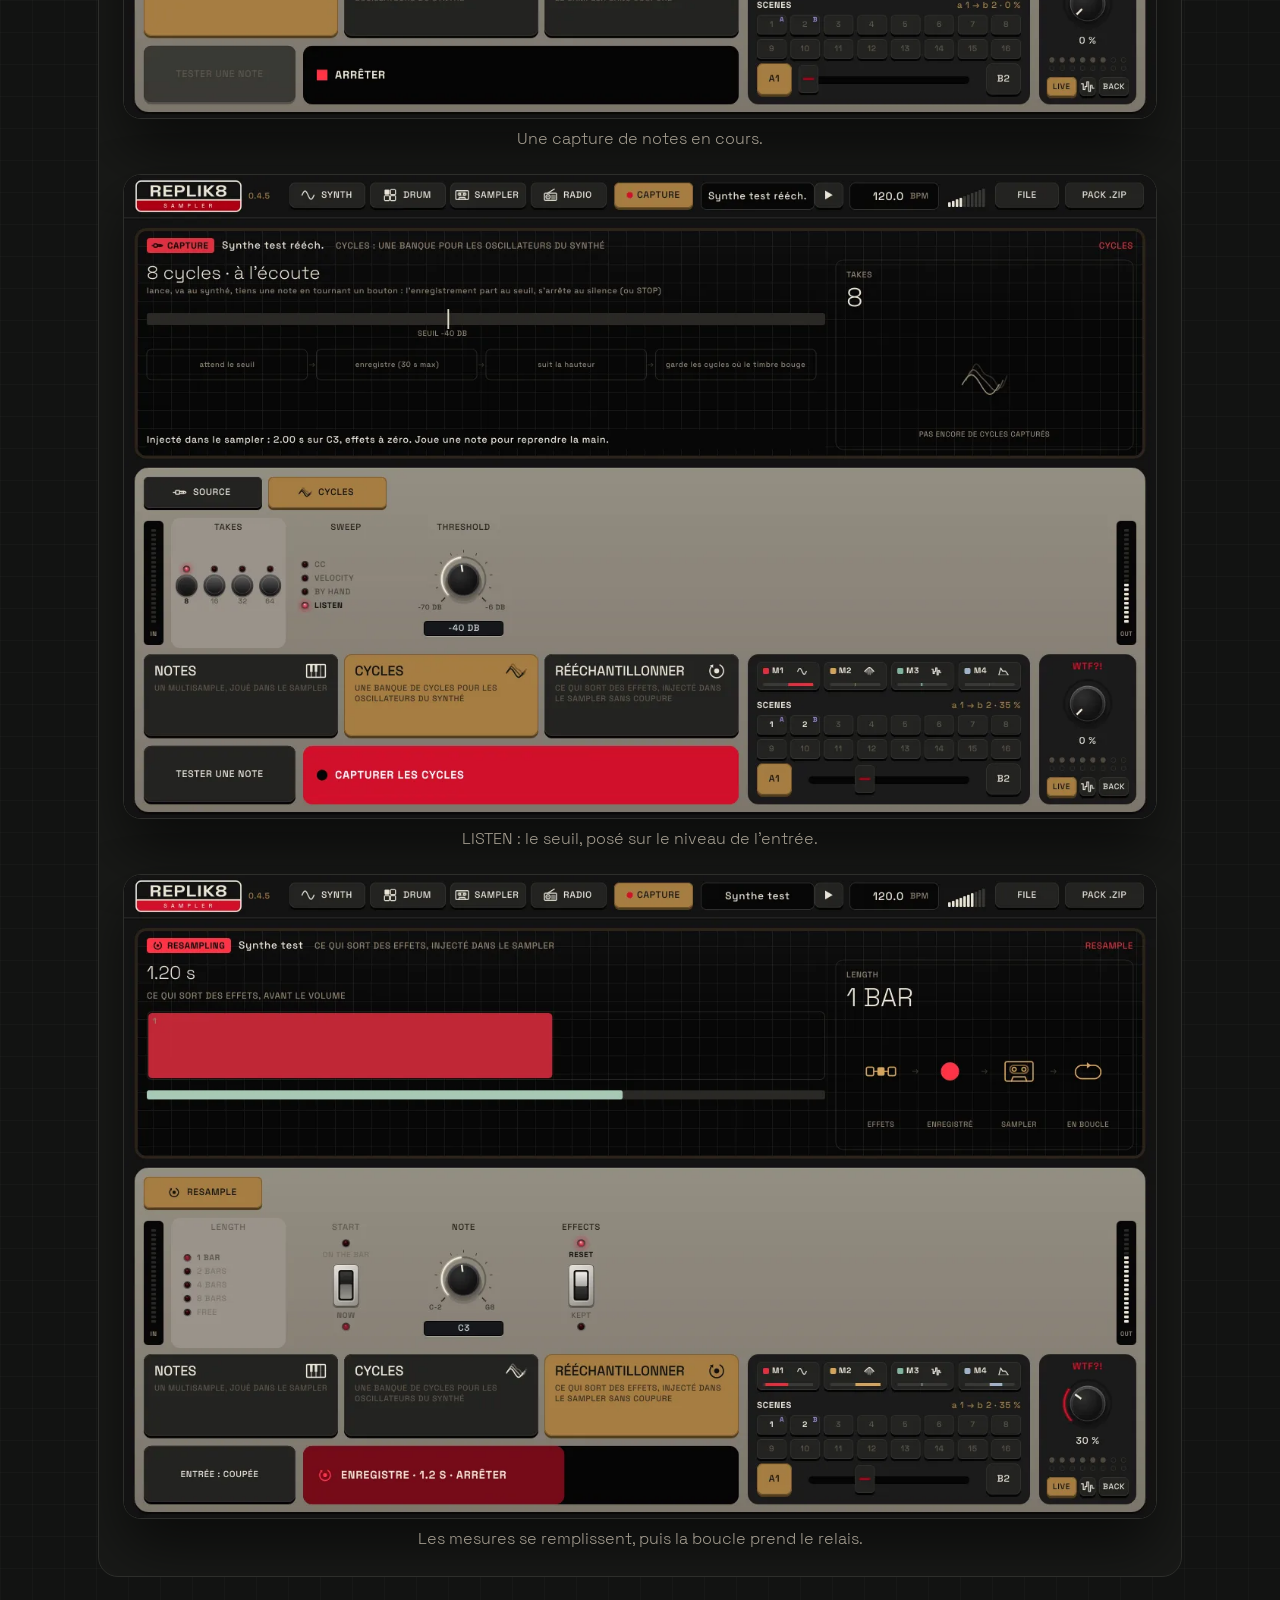
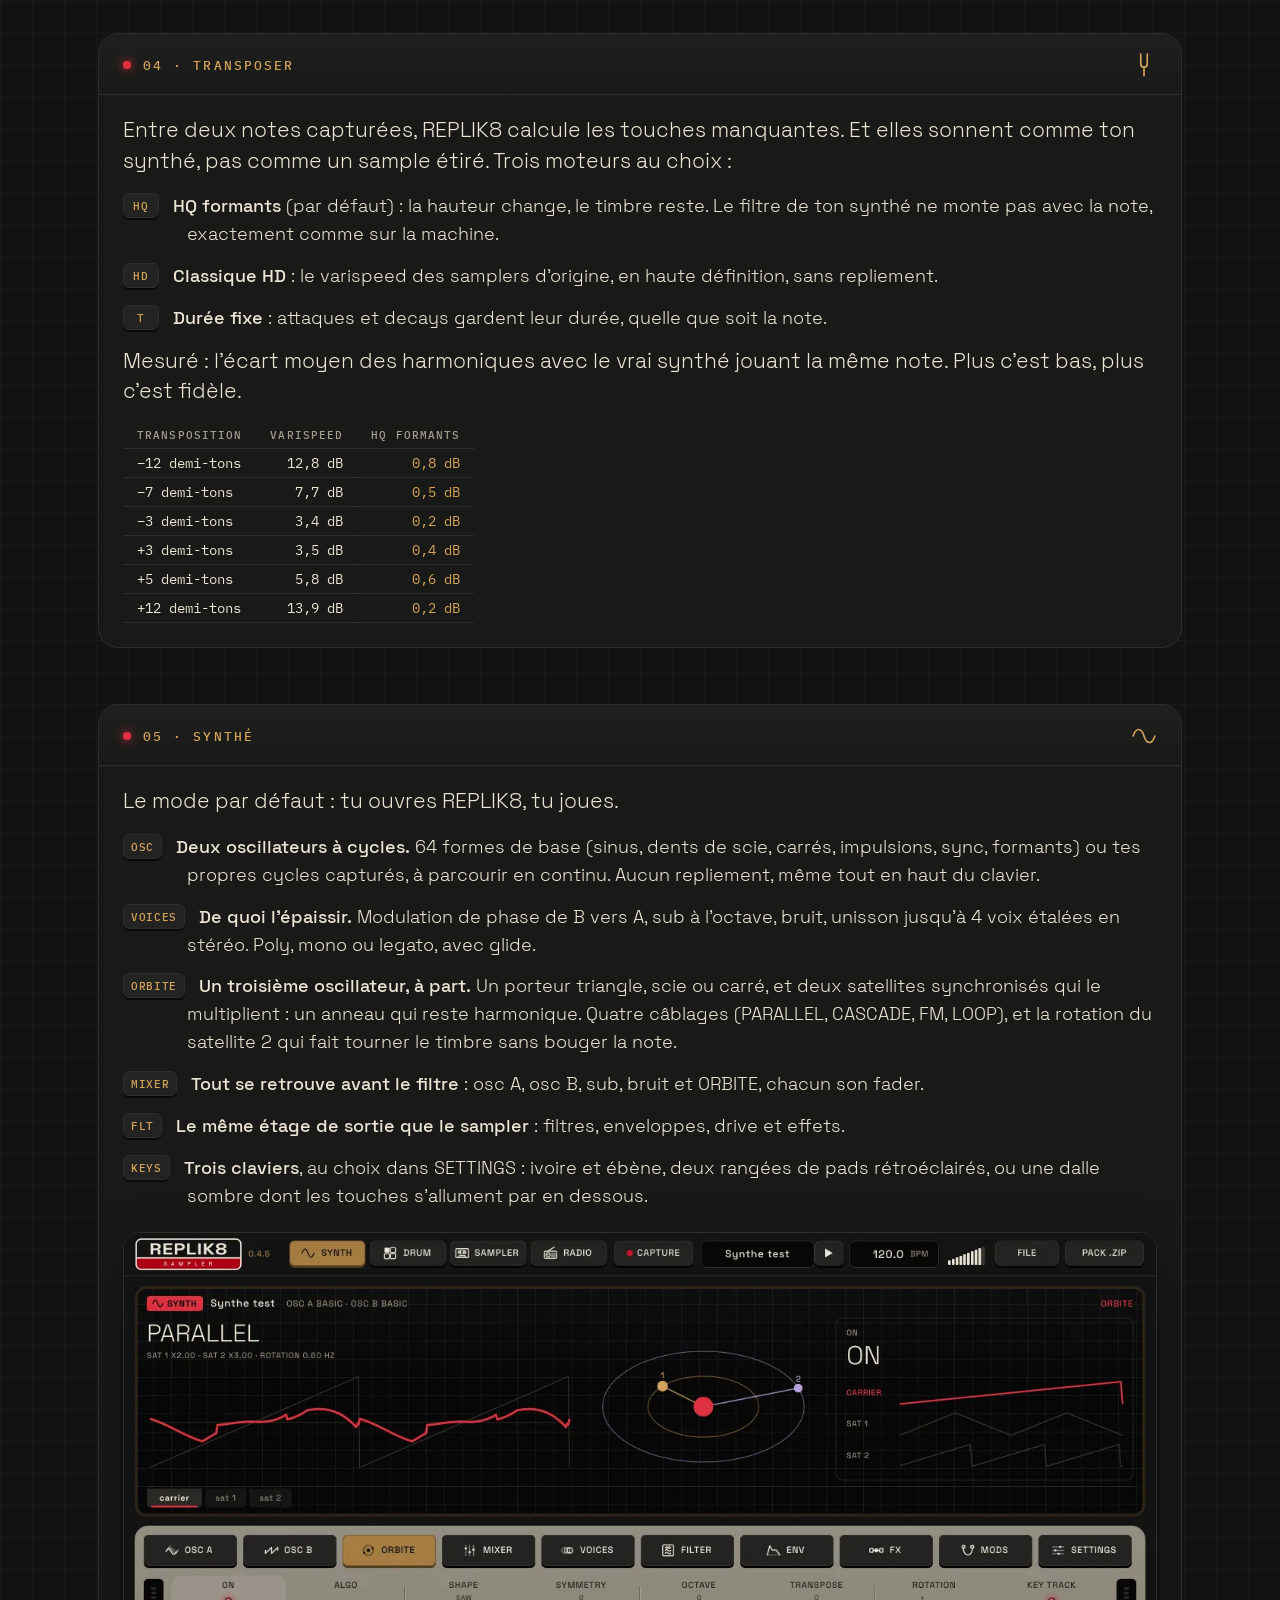
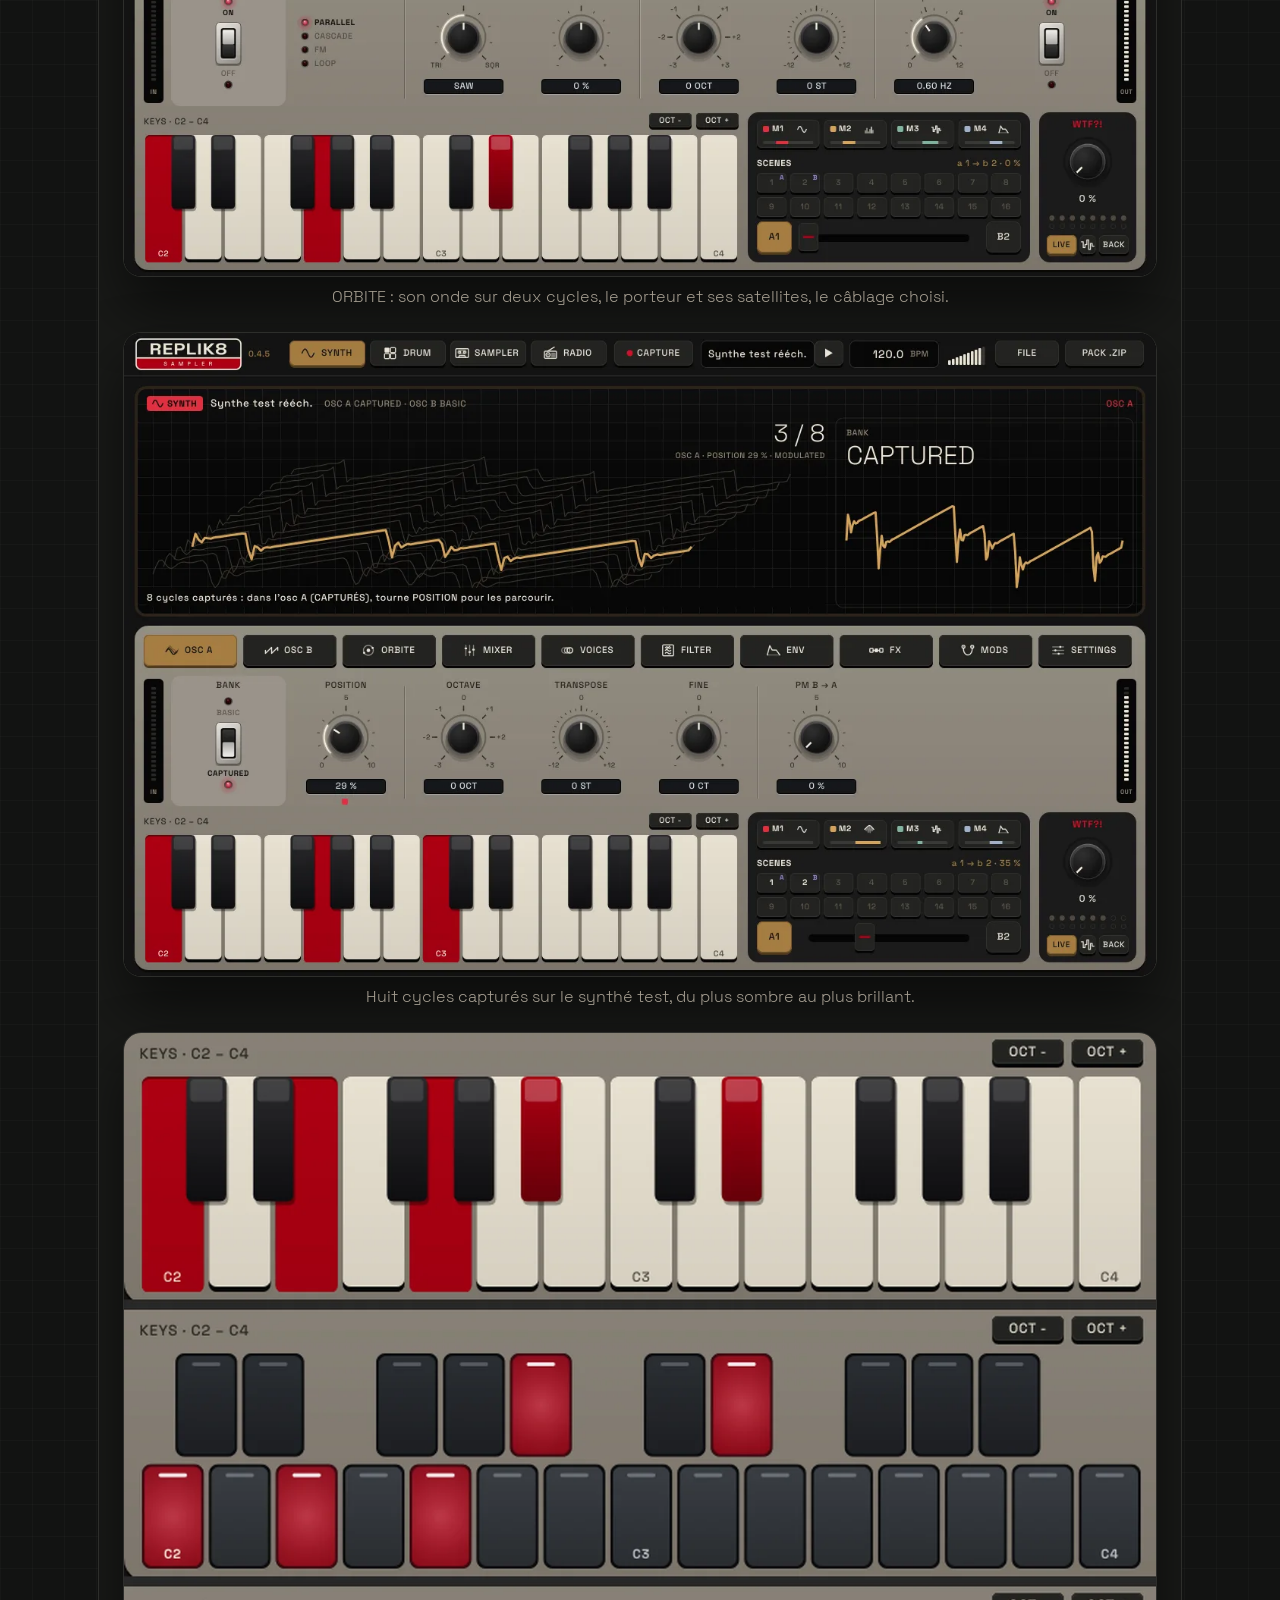
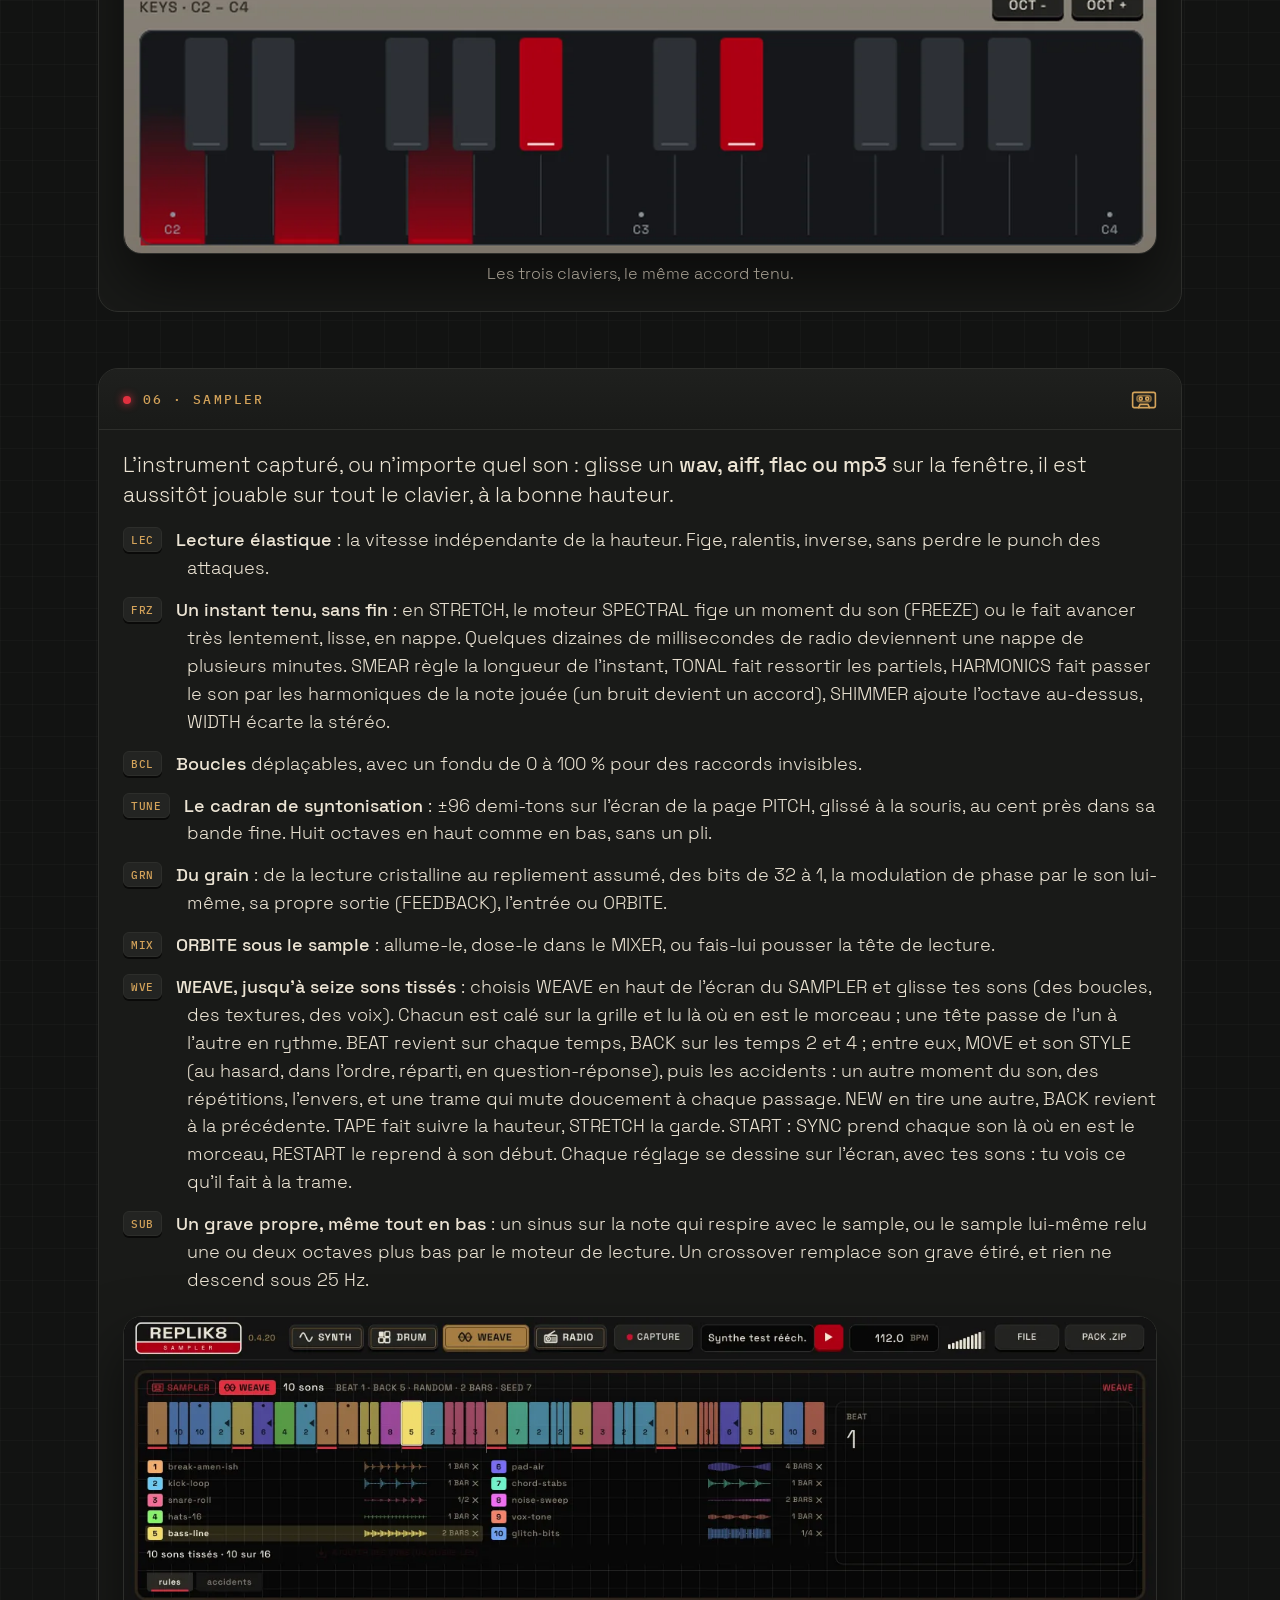
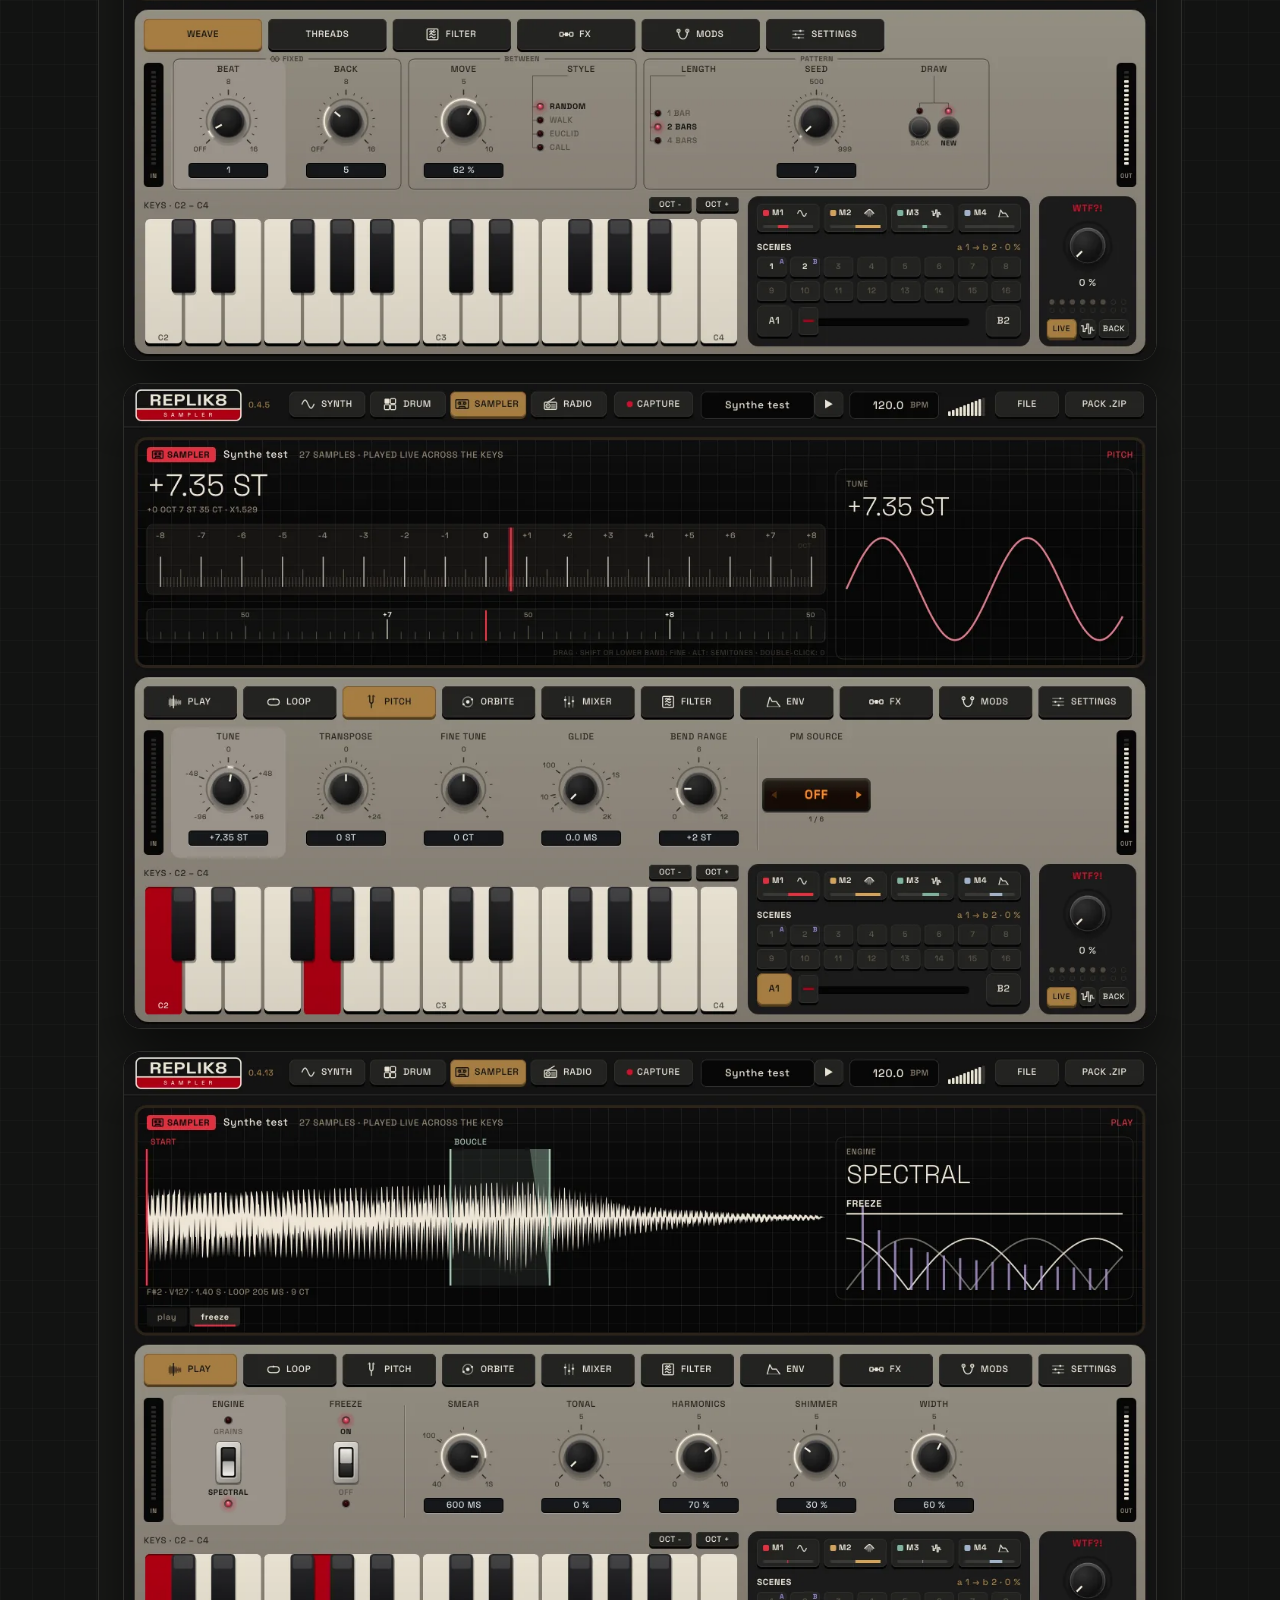
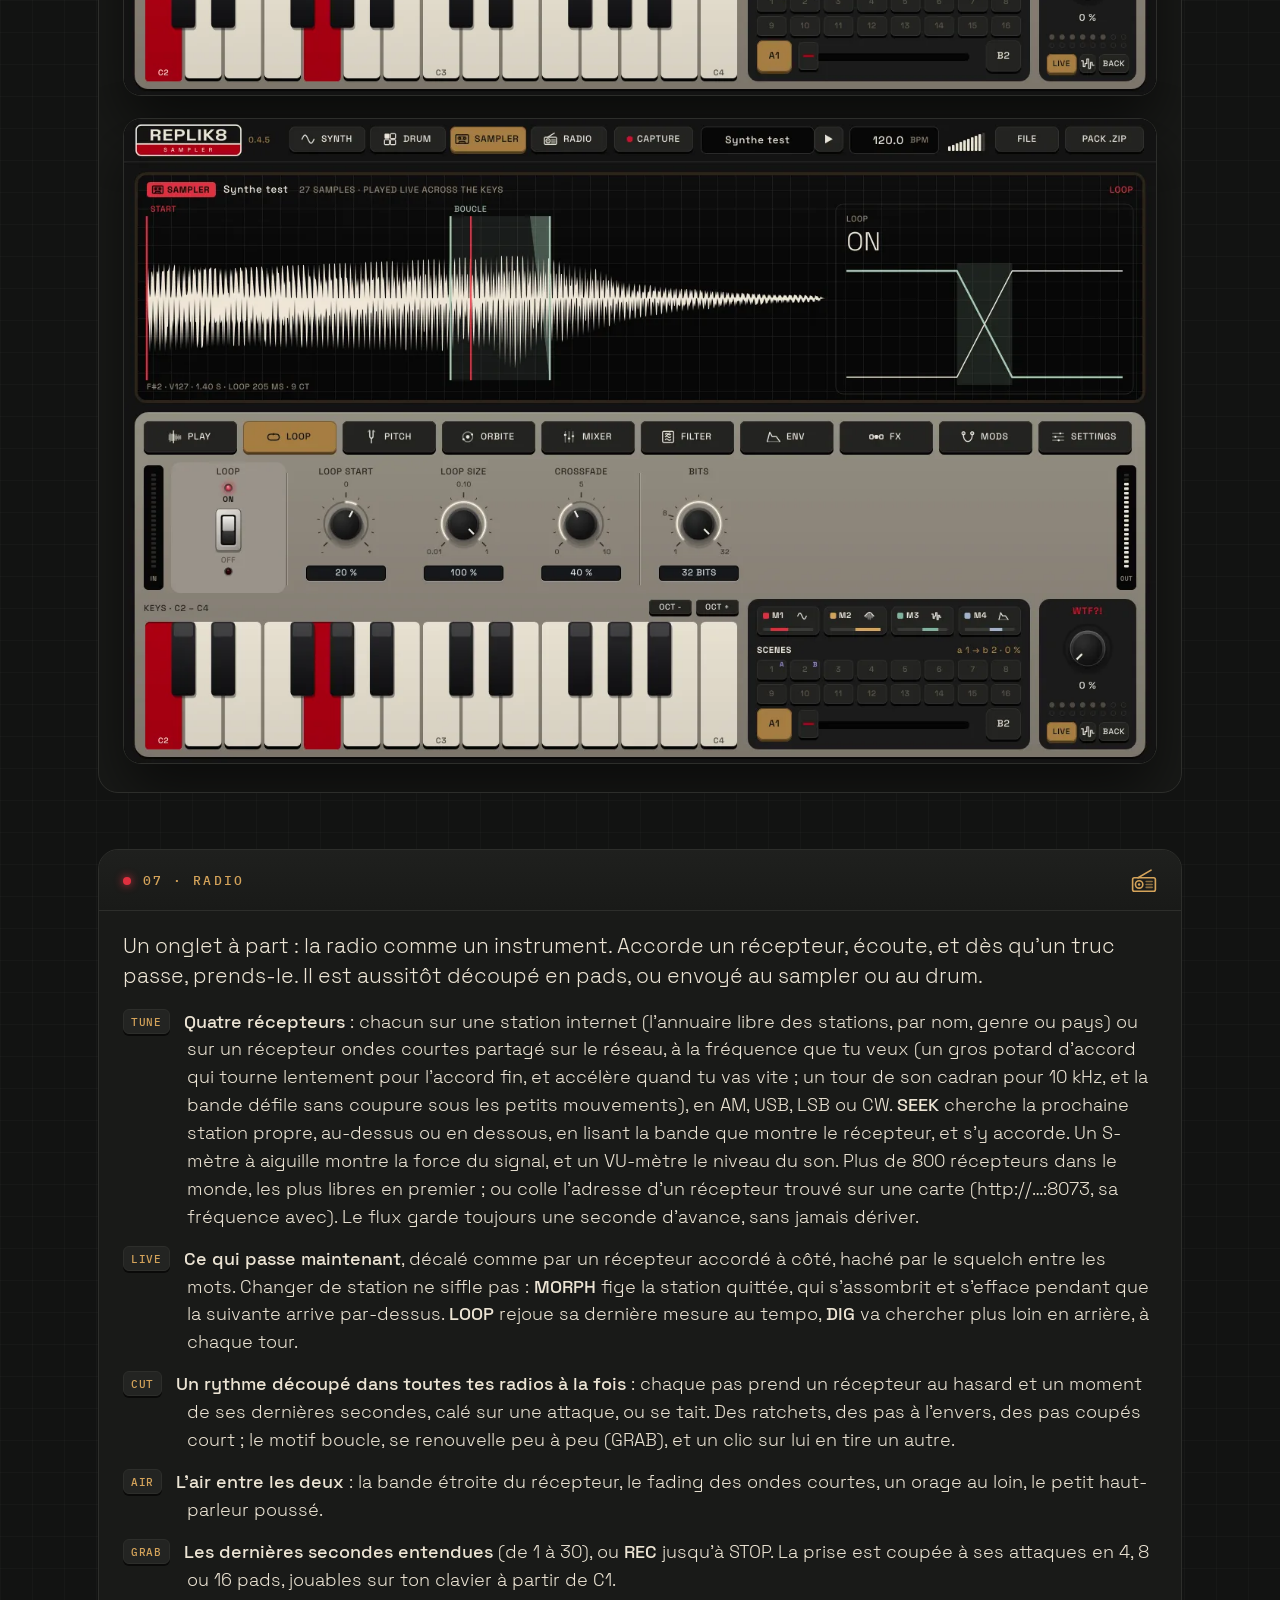
==== commit ebd8a588: "0.4.21: WEAVE's START (SYNC / RESTART), each setting drawn on the screen - weave: Step::age, Setting" ====
--- a/site/index.html
+++ b/site/index.html
@@ -205,7 +205,7 @@
     <li><kbd>TUNE</kbd><b>Le cadran de syntonisation</b>&nbsp;: ±96 demi-tons sur l'écran de la page PITCH, glissé à la souris, au cent près dans sa bande fine. Huit octaves en haut comme en bas, sans un pli.</li>
     <li><kbd>GRN</kbd><b>Du grain</b>&nbsp;: de la lecture cristalline au repliement assumé, des bits de 32 à 1, la modulation de phase par le son lui-même, sa propre sortie (FEEDBACK), l'entrée ou ORBITE.</li>
     <li><kbd>MIX</kbd><b>ORBITE sous le sample</b>&nbsp;: allume-le, dose-le dans le MIXER, ou fais-lui pousser la tête de lecture.</li>
-    <li><kbd>WVE</kbd><b>WEAVE, jusqu'à seize sons tissés</b>&nbsp;: choisis WEAVE en haut de l'écran du SAMPLER et glisse tes sons (des boucles, des textures, des voix). Chacun est calé sur la grille et lu là où en est le morceau&nbsp;; une tête passe de l'un à l'autre en rythme. BEAT revient sur chaque temps, BACK sur les temps 2 et 4&nbsp;; entre eux, MOVE et son STYLE (au hasard, dans l'ordre, réparti, en question-réponse), puis les accidents&nbsp;: un autre moment du son, des répétitions, l'envers, et une trame qui mute doucement à chaque passage. NEW en tire une autre, BACK revient à la précédente. TAPE fait suivre la hauteur, STRETCH la garde.</li>
+    <li><kbd>WVE</kbd><b>WEAVE, jusqu'à seize sons tissés</b>&nbsp;: choisis WEAVE en haut de l'écran du SAMPLER et glisse tes sons (des boucles, des textures, des voix). Chacun est calé sur la grille et lu là où en est le morceau&nbsp;; une tête passe de l'un à l'autre en rythme. BEAT revient sur chaque temps, BACK sur les temps 2 et 4&nbsp;; entre eux, MOVE et son STYLE (au hasard, dans l'ordre, réparti, en question-réponse), puis les accidents&nbsp;: un autre moment du son, des répétitions, l'envers, et une trame qui mute doucement à chaque passage. NEW en tire une autre, BACK revient à la précédente. TAPE fait suivre la hauteur, STRETCH la garde. START&nbsp;: SYNC prend chaque son là où en est le morceau, RESTART le reprend à son début. Chaque réglage se dessine sur l'écran, avec tes sons&nbsp;: tu vois ce qu'il fait à la trame.</li>
     <li><kbd>SUB</kbd><b>Un grave propre, même tout en bas</b>&nbsp;: un sinus sur la note qui respire avec le sample, ou le sample lui-même relu une ou deux octaves plus bas par le moteur de lecture. Un crossover remplace son grave étiré, et rien ne descend sous 25&nbsp;Hz.</li>
   </ul>
   <figure class="shot"><img src="img/weave-1360.webp" srcset="img/weave-680.webp 680w, img/weave-1360.webp 1360w" sizes="(max-width: 1100px) 100vw, 1070px" width="1360" height="848" loading="lazy" alt="WEAVE : dix sons, la trame en couleurs (un son par couleur, les temps fixes soulignés), la tête de lecture, les règles."></figure>
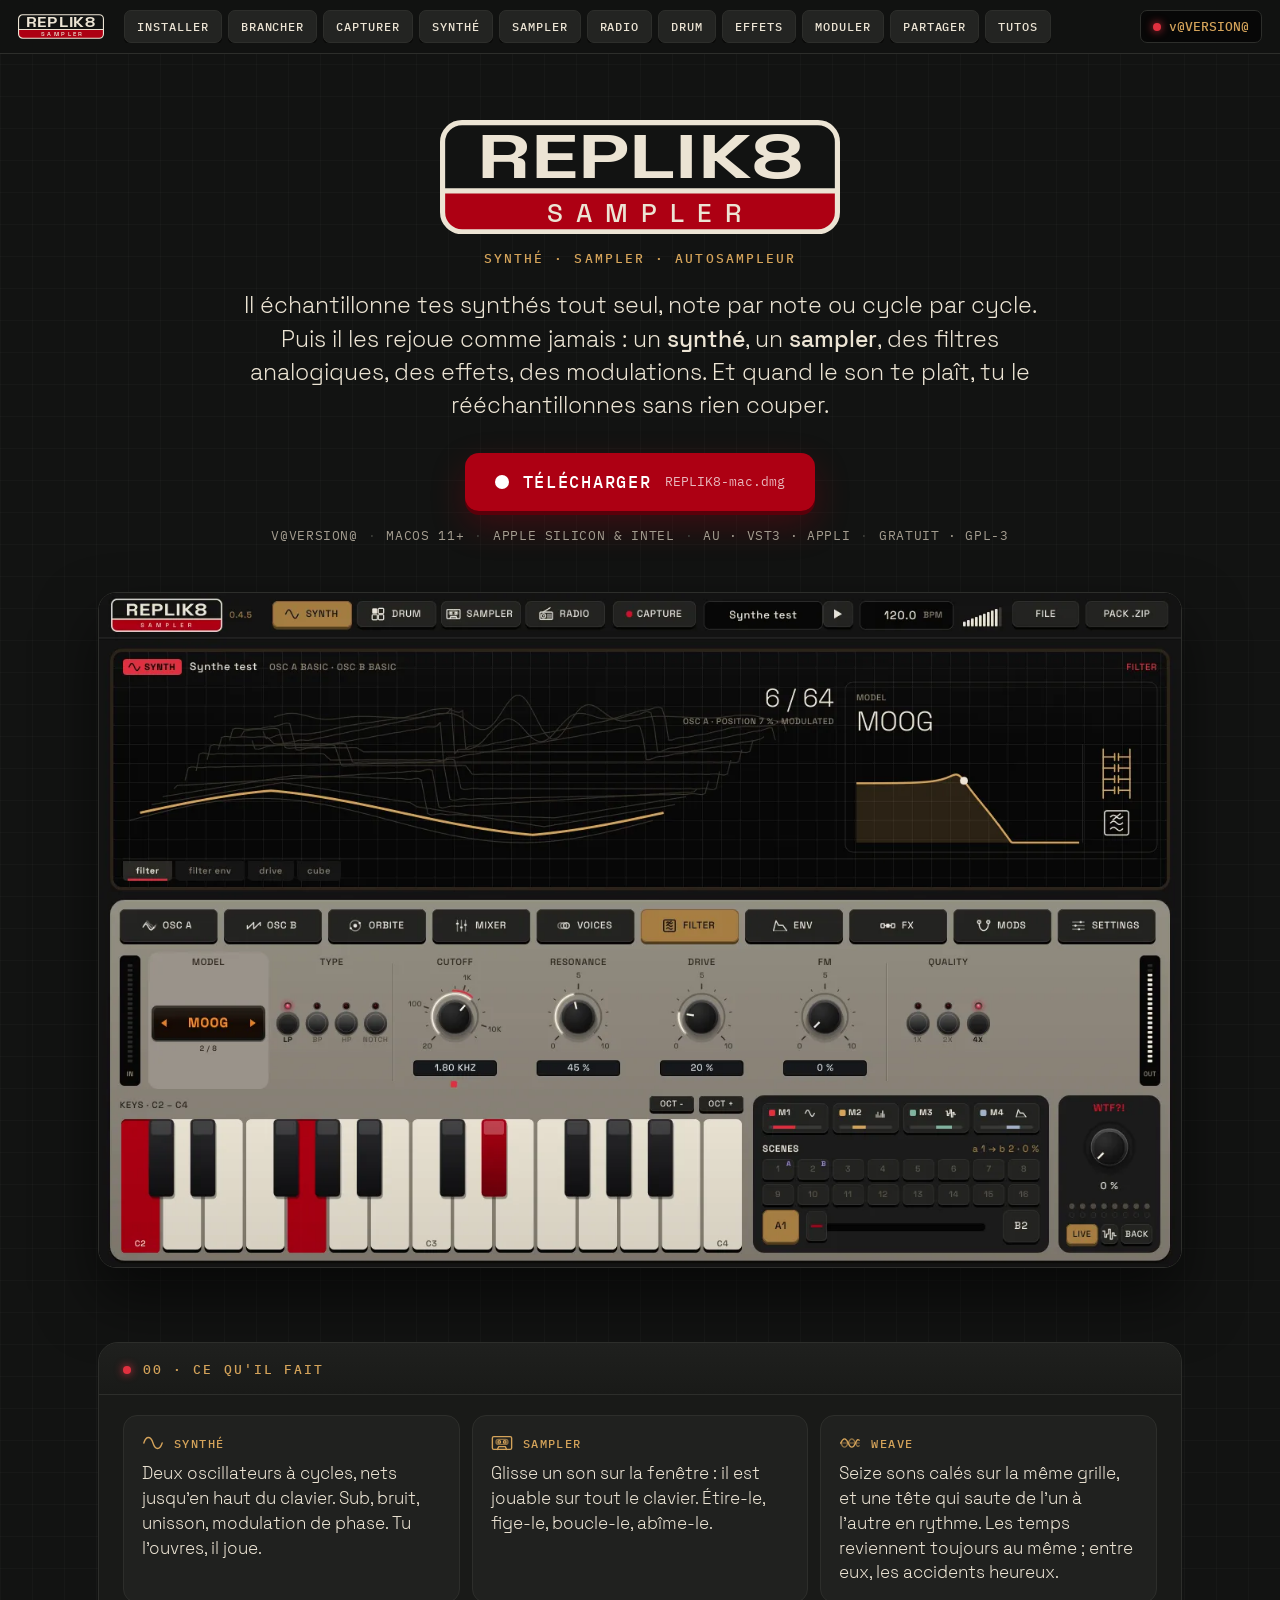
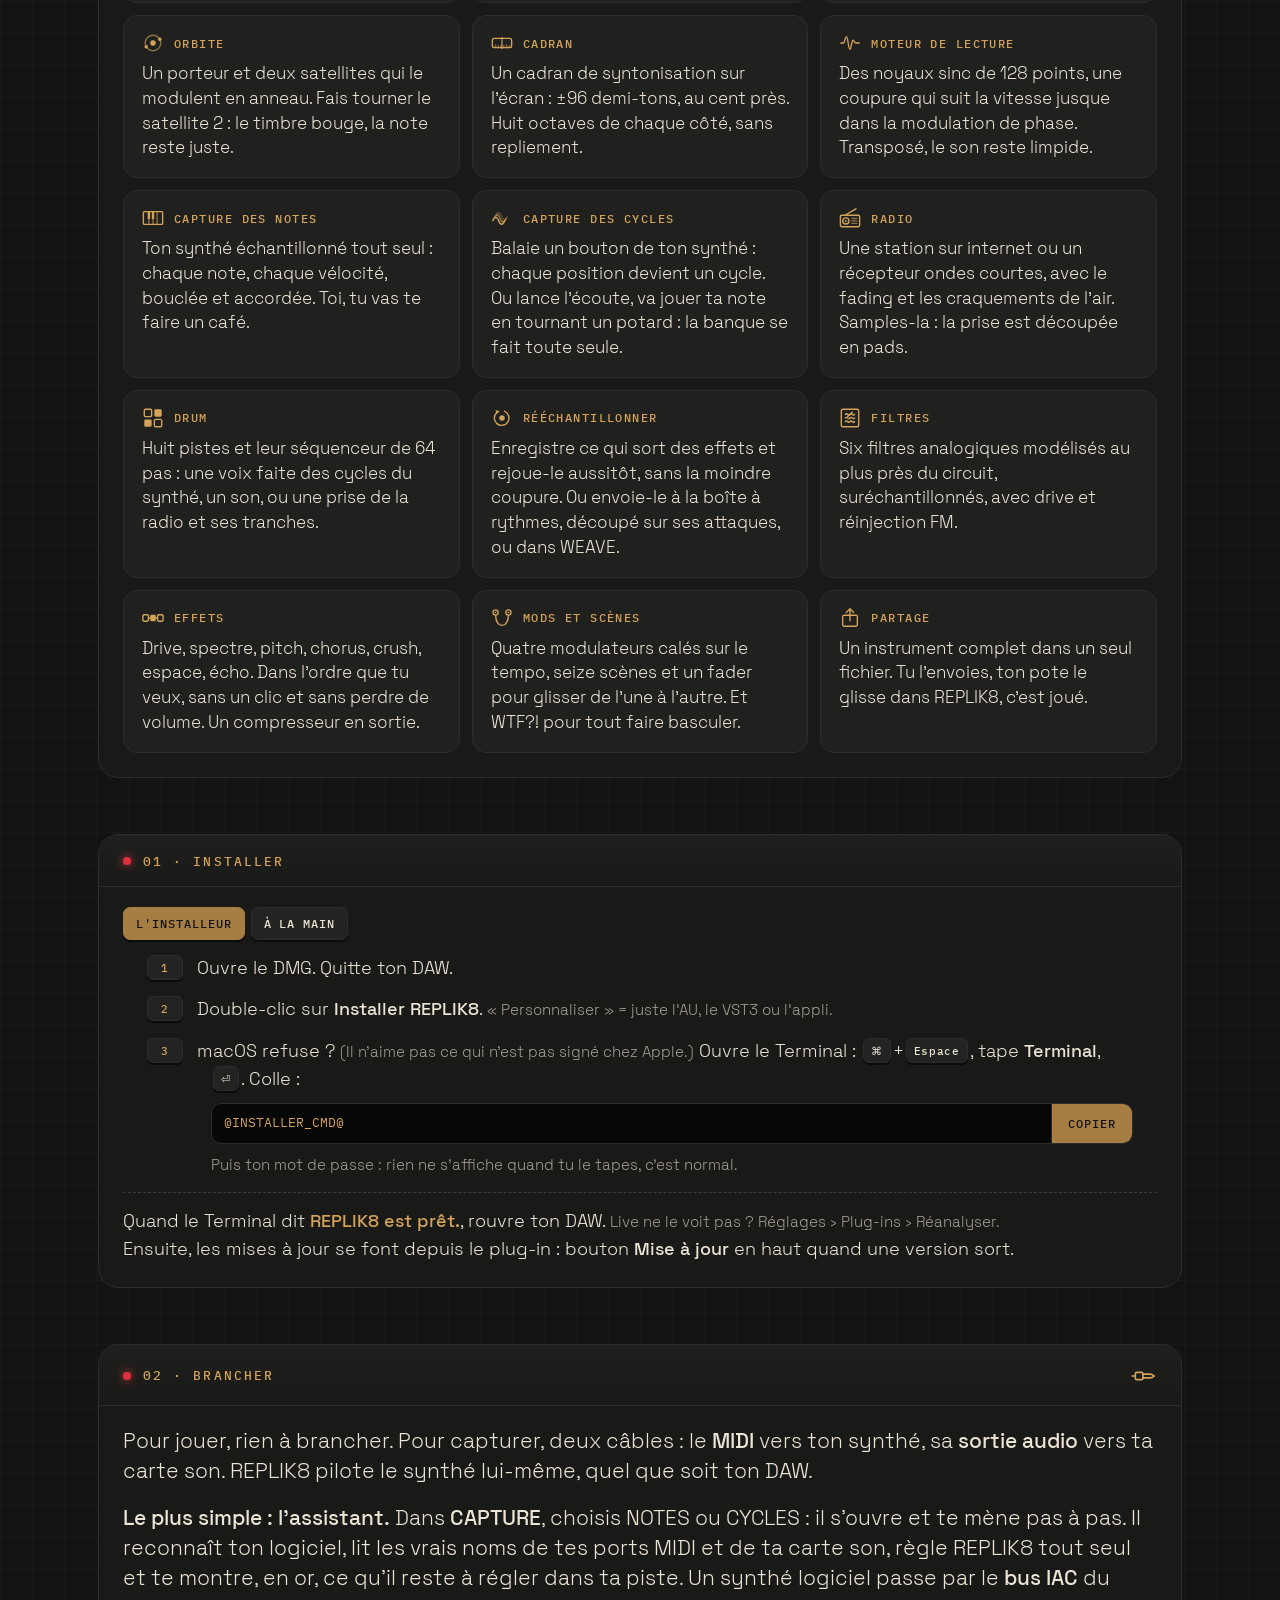
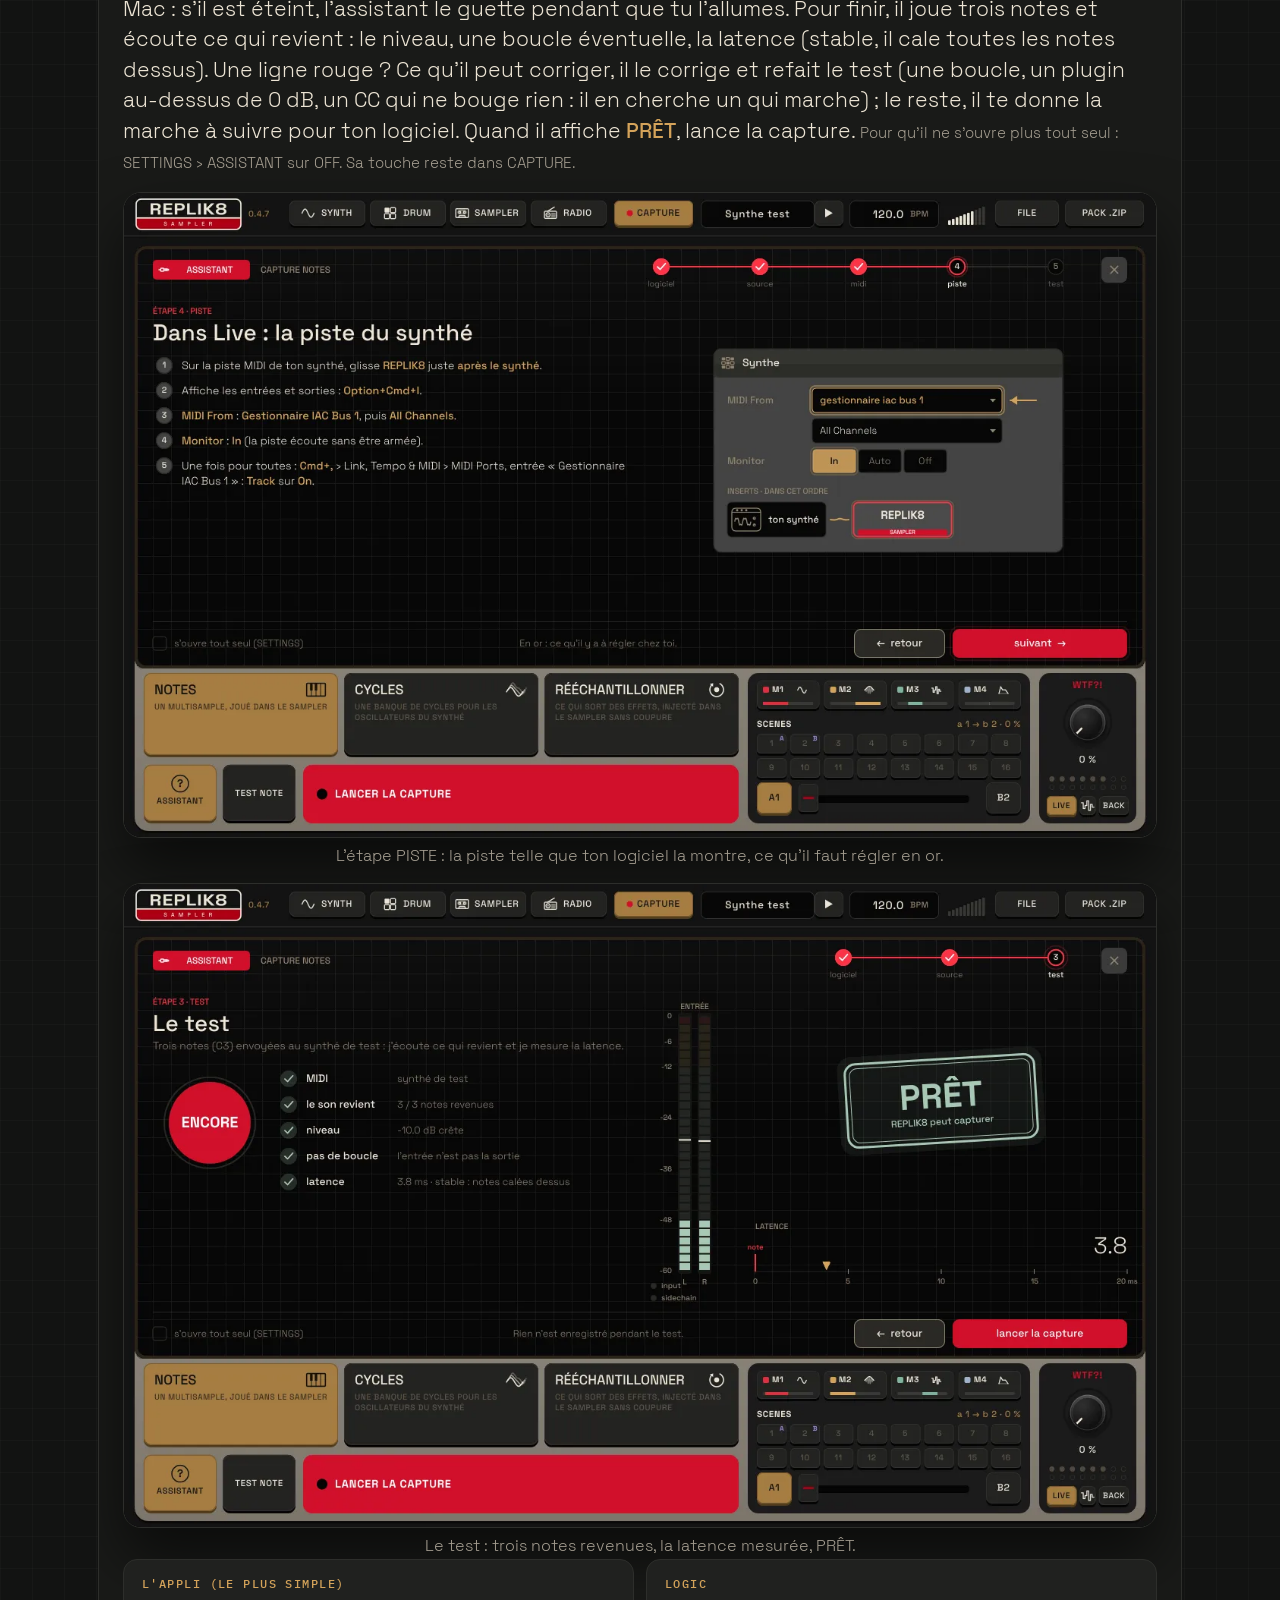
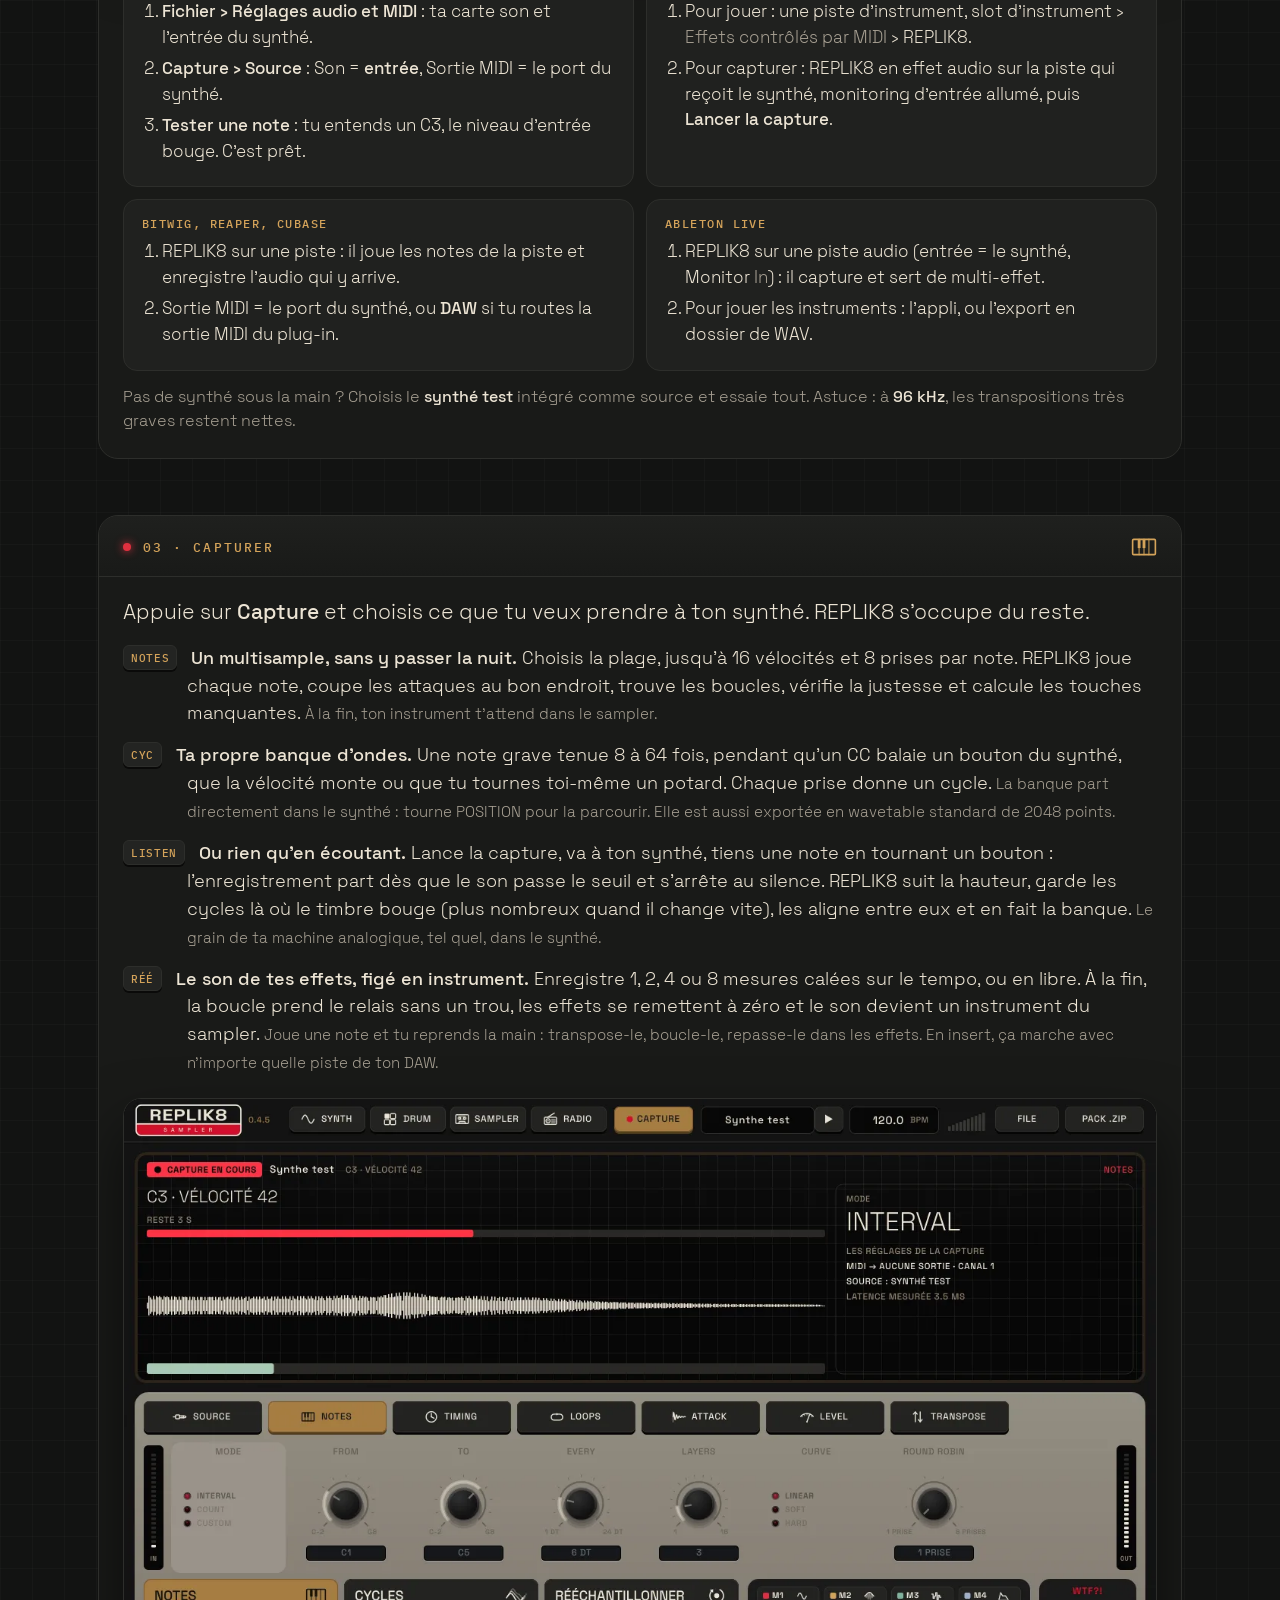
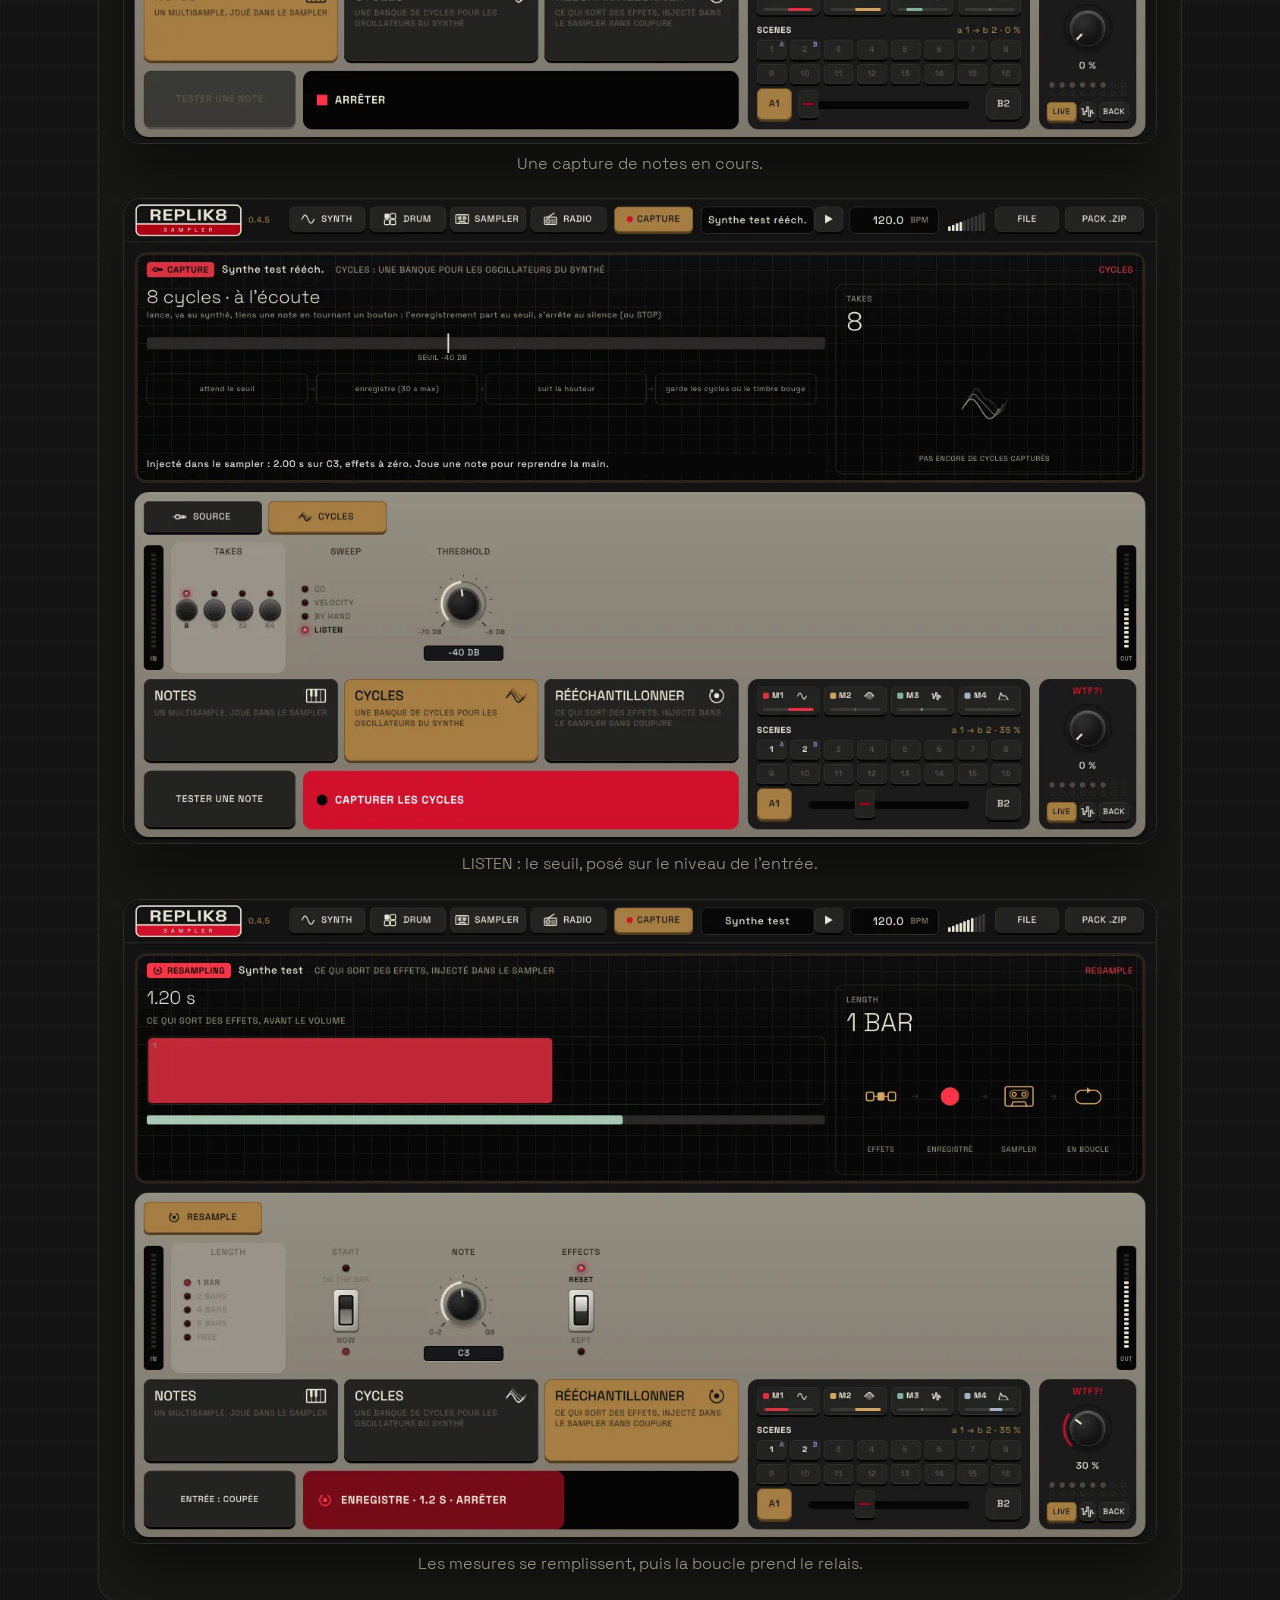
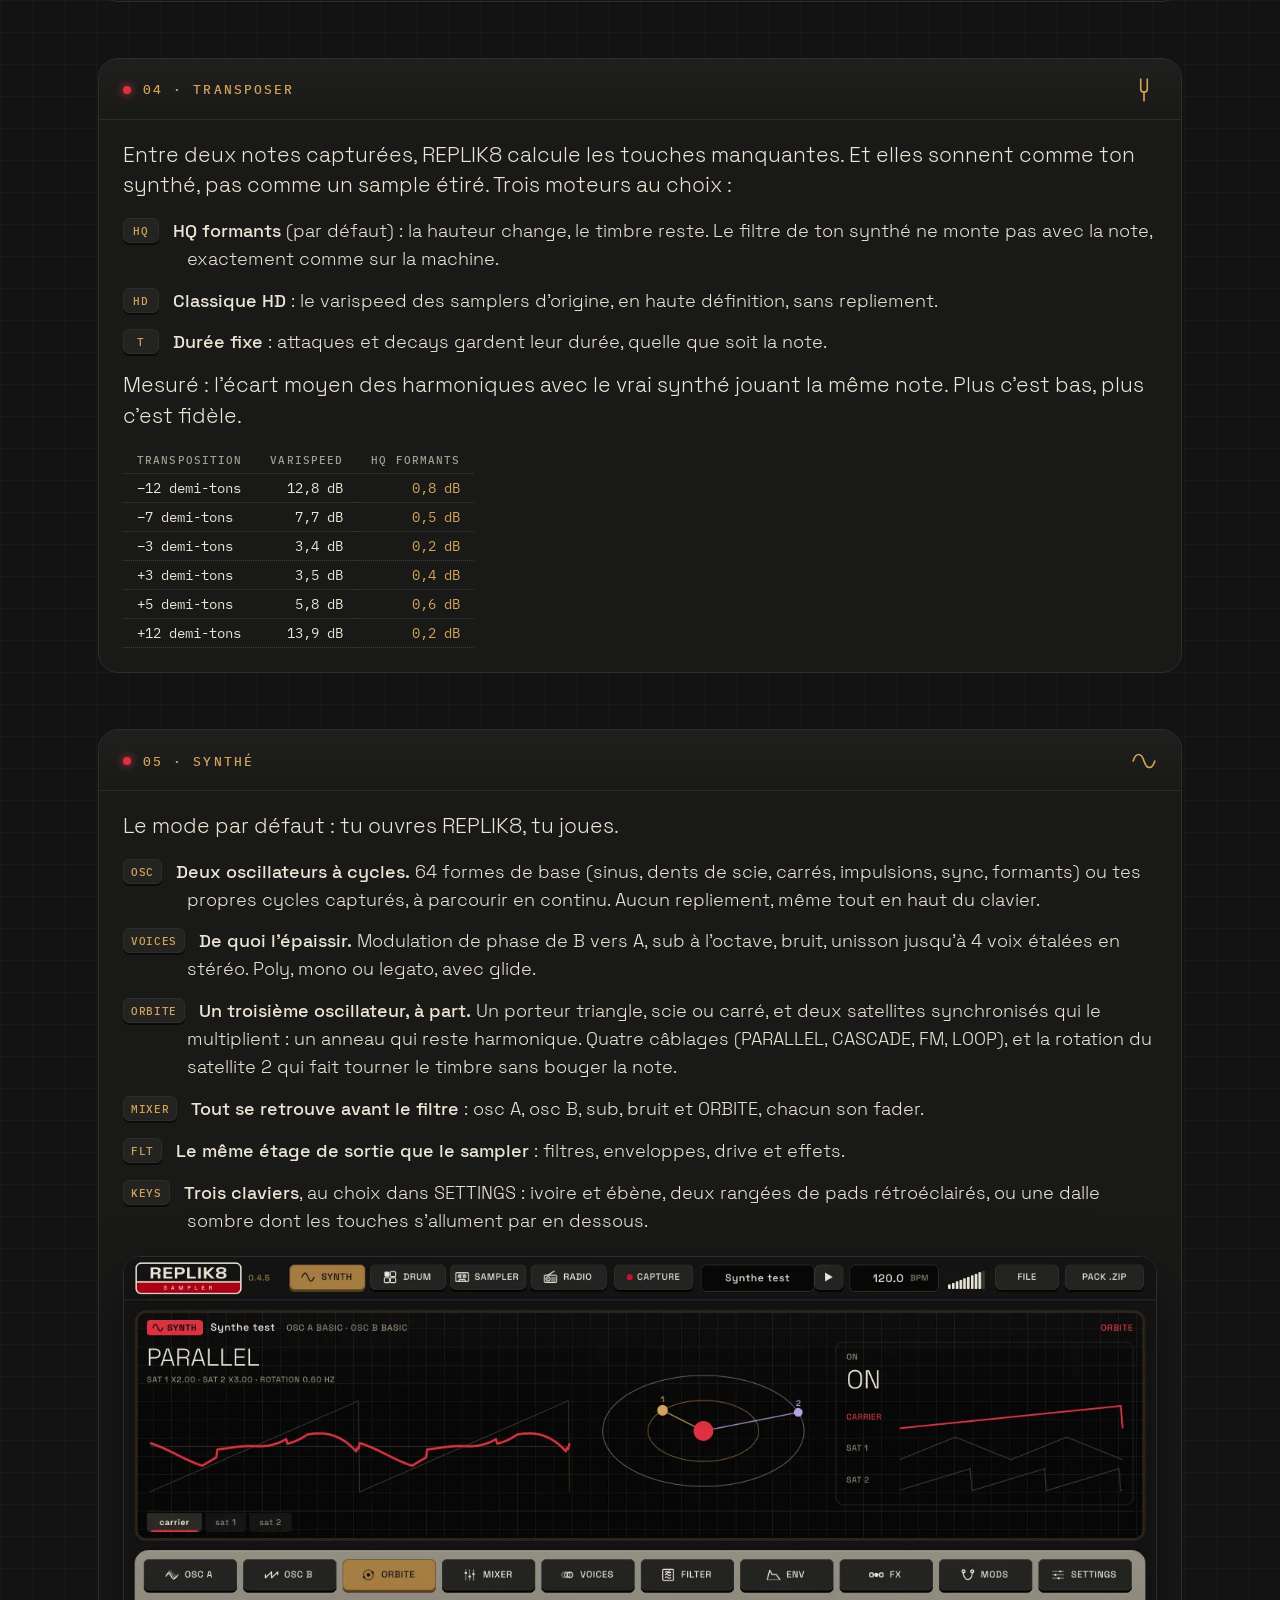
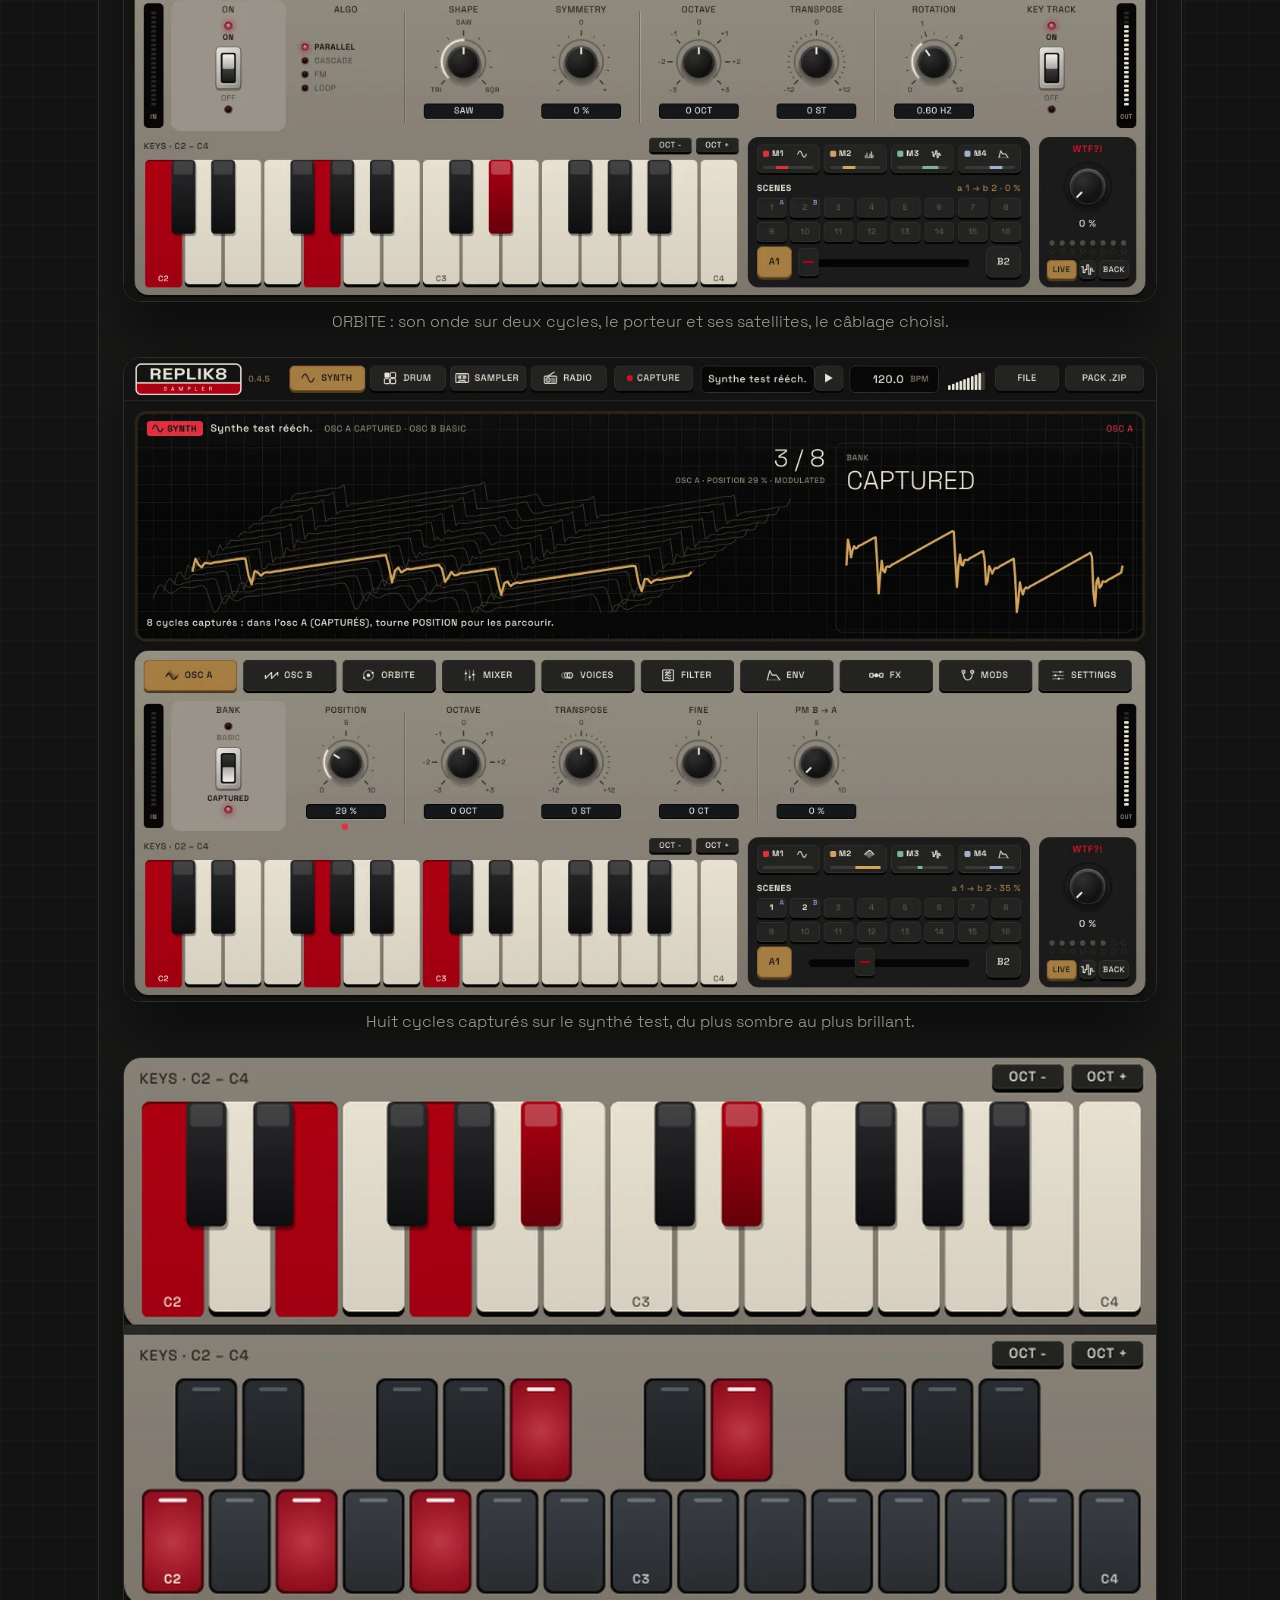
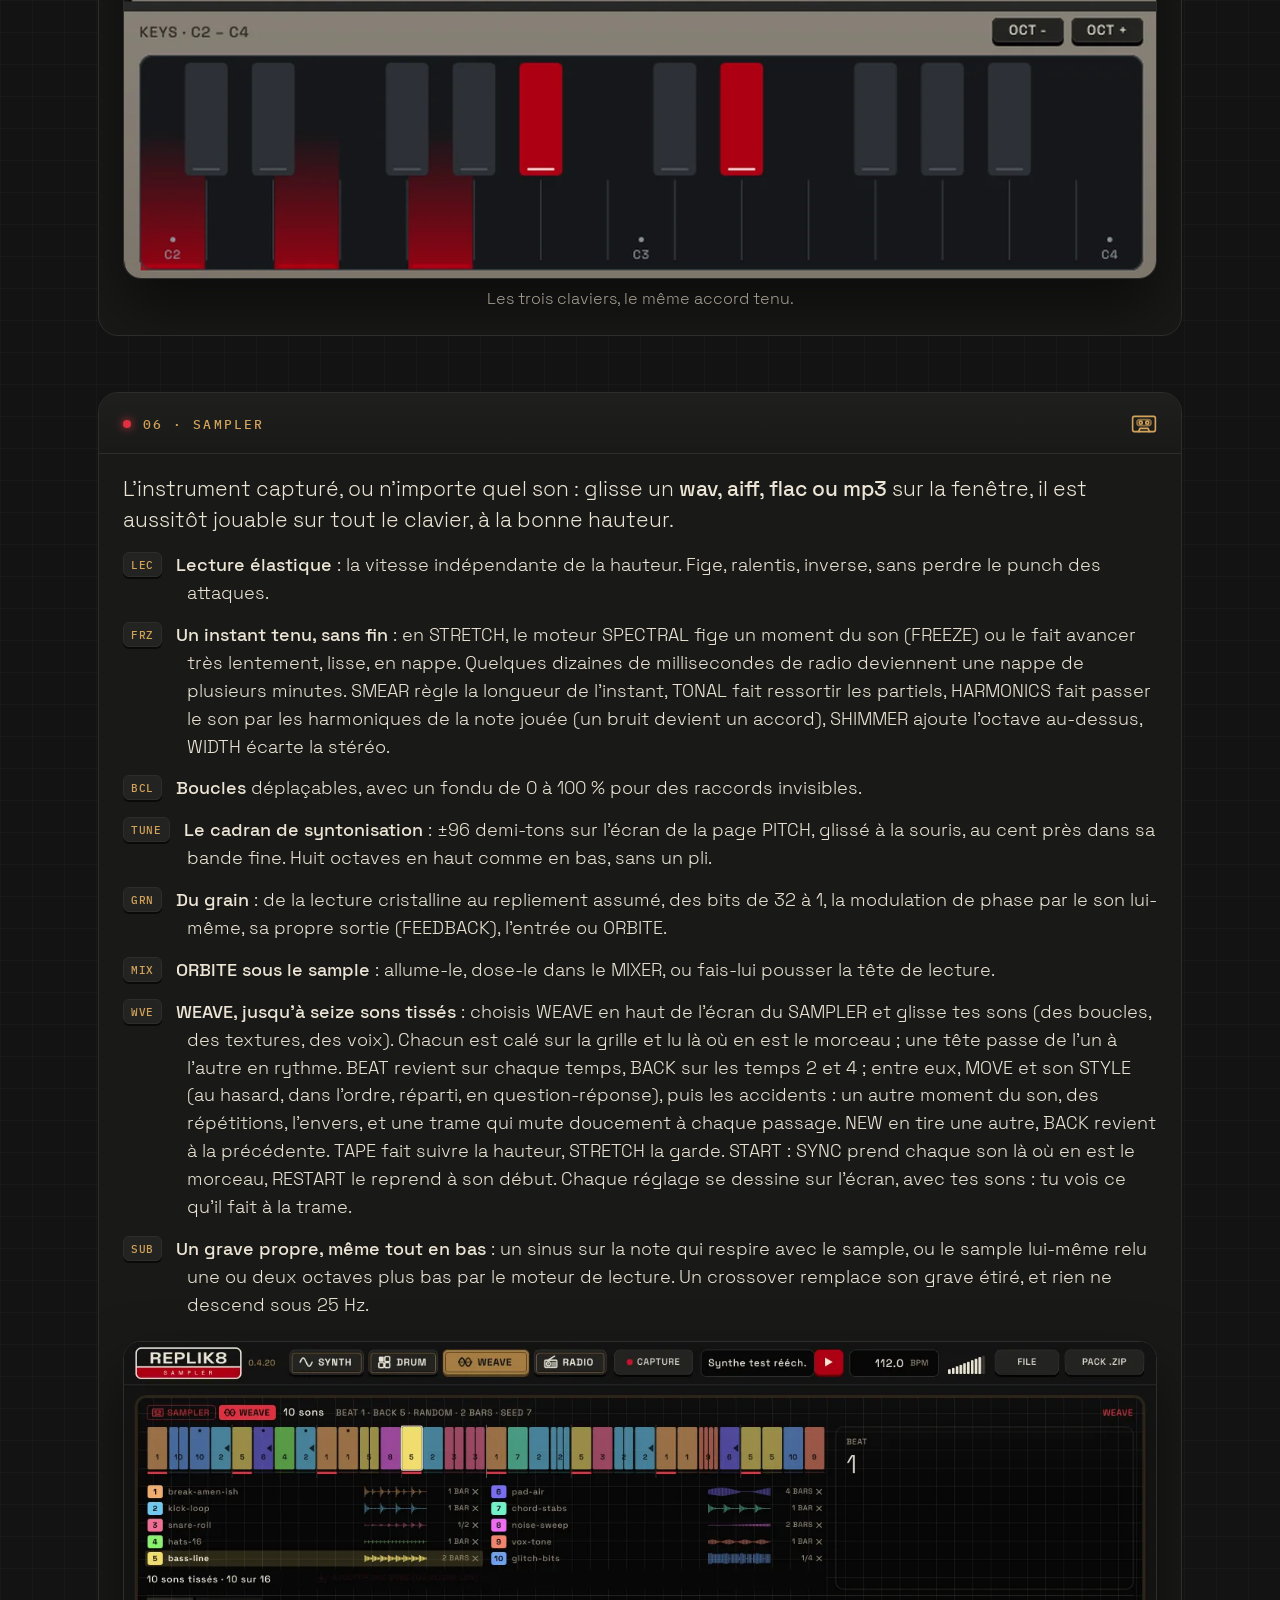
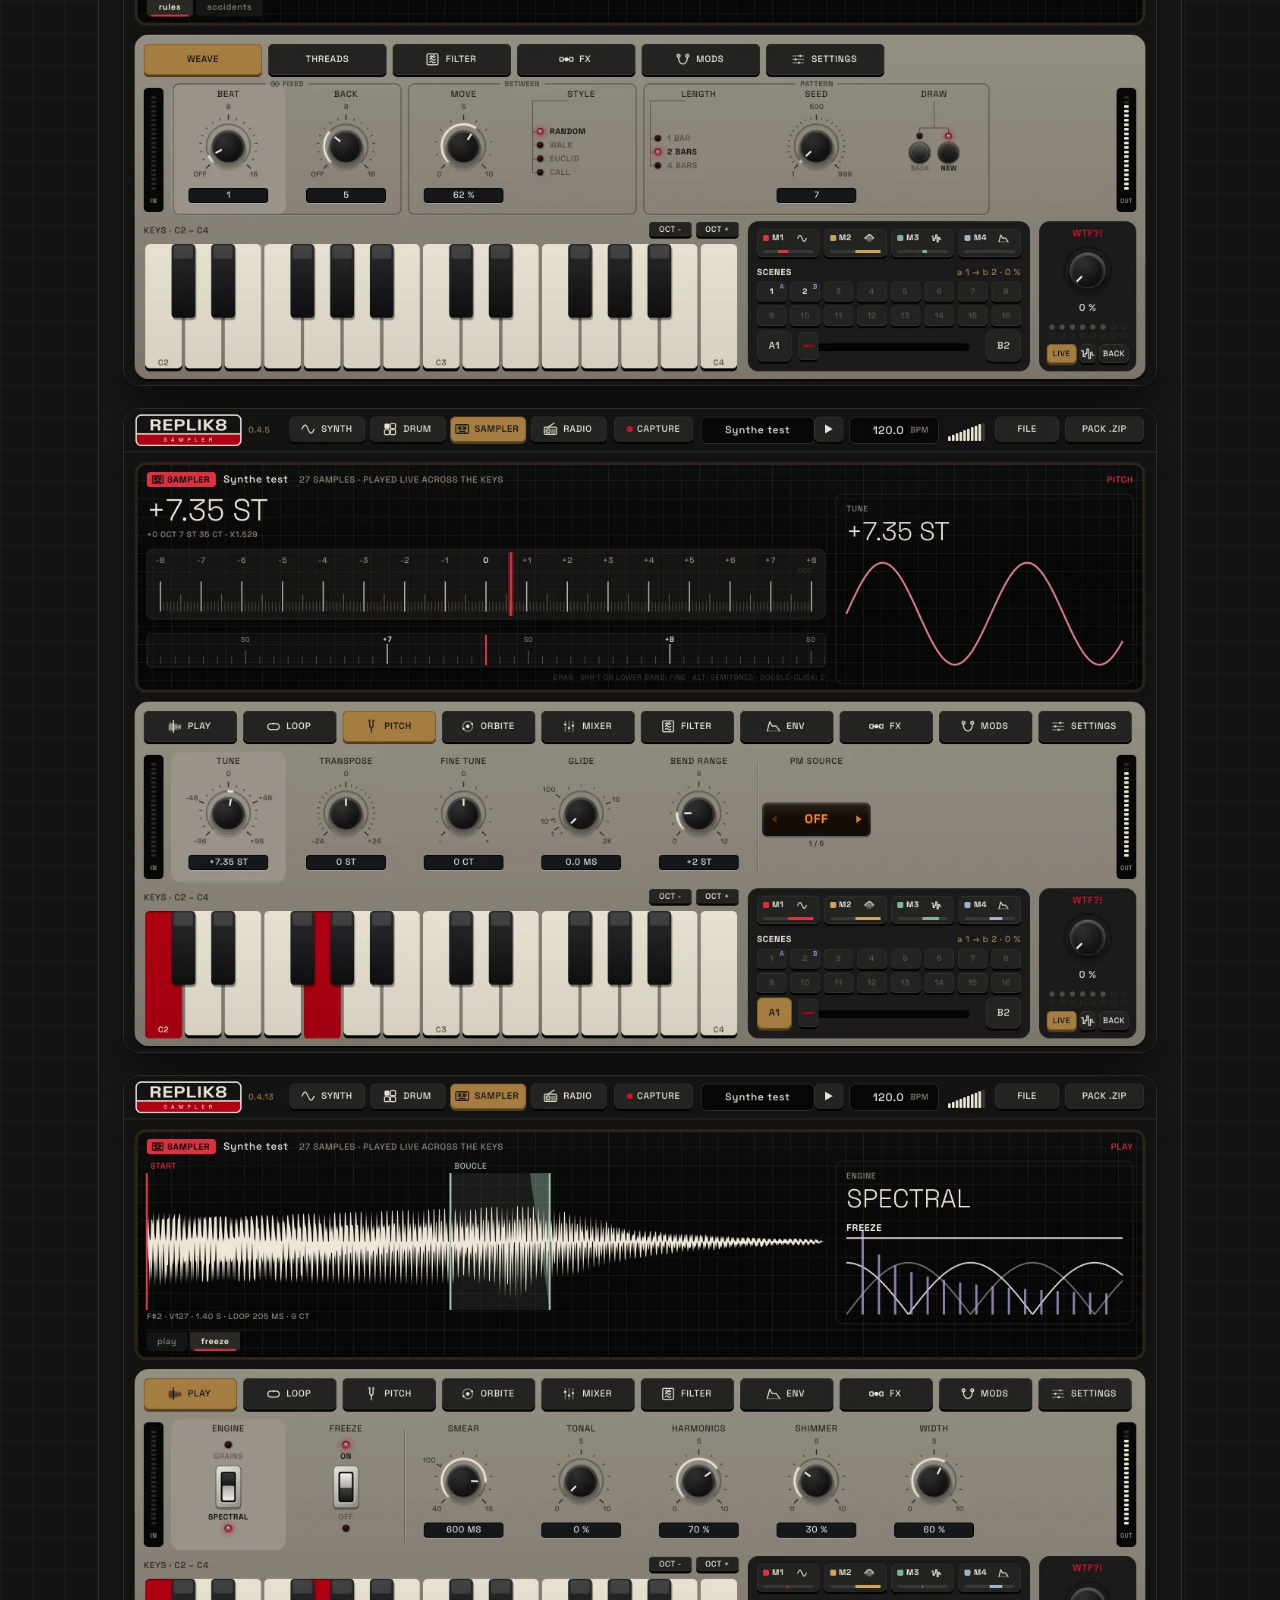
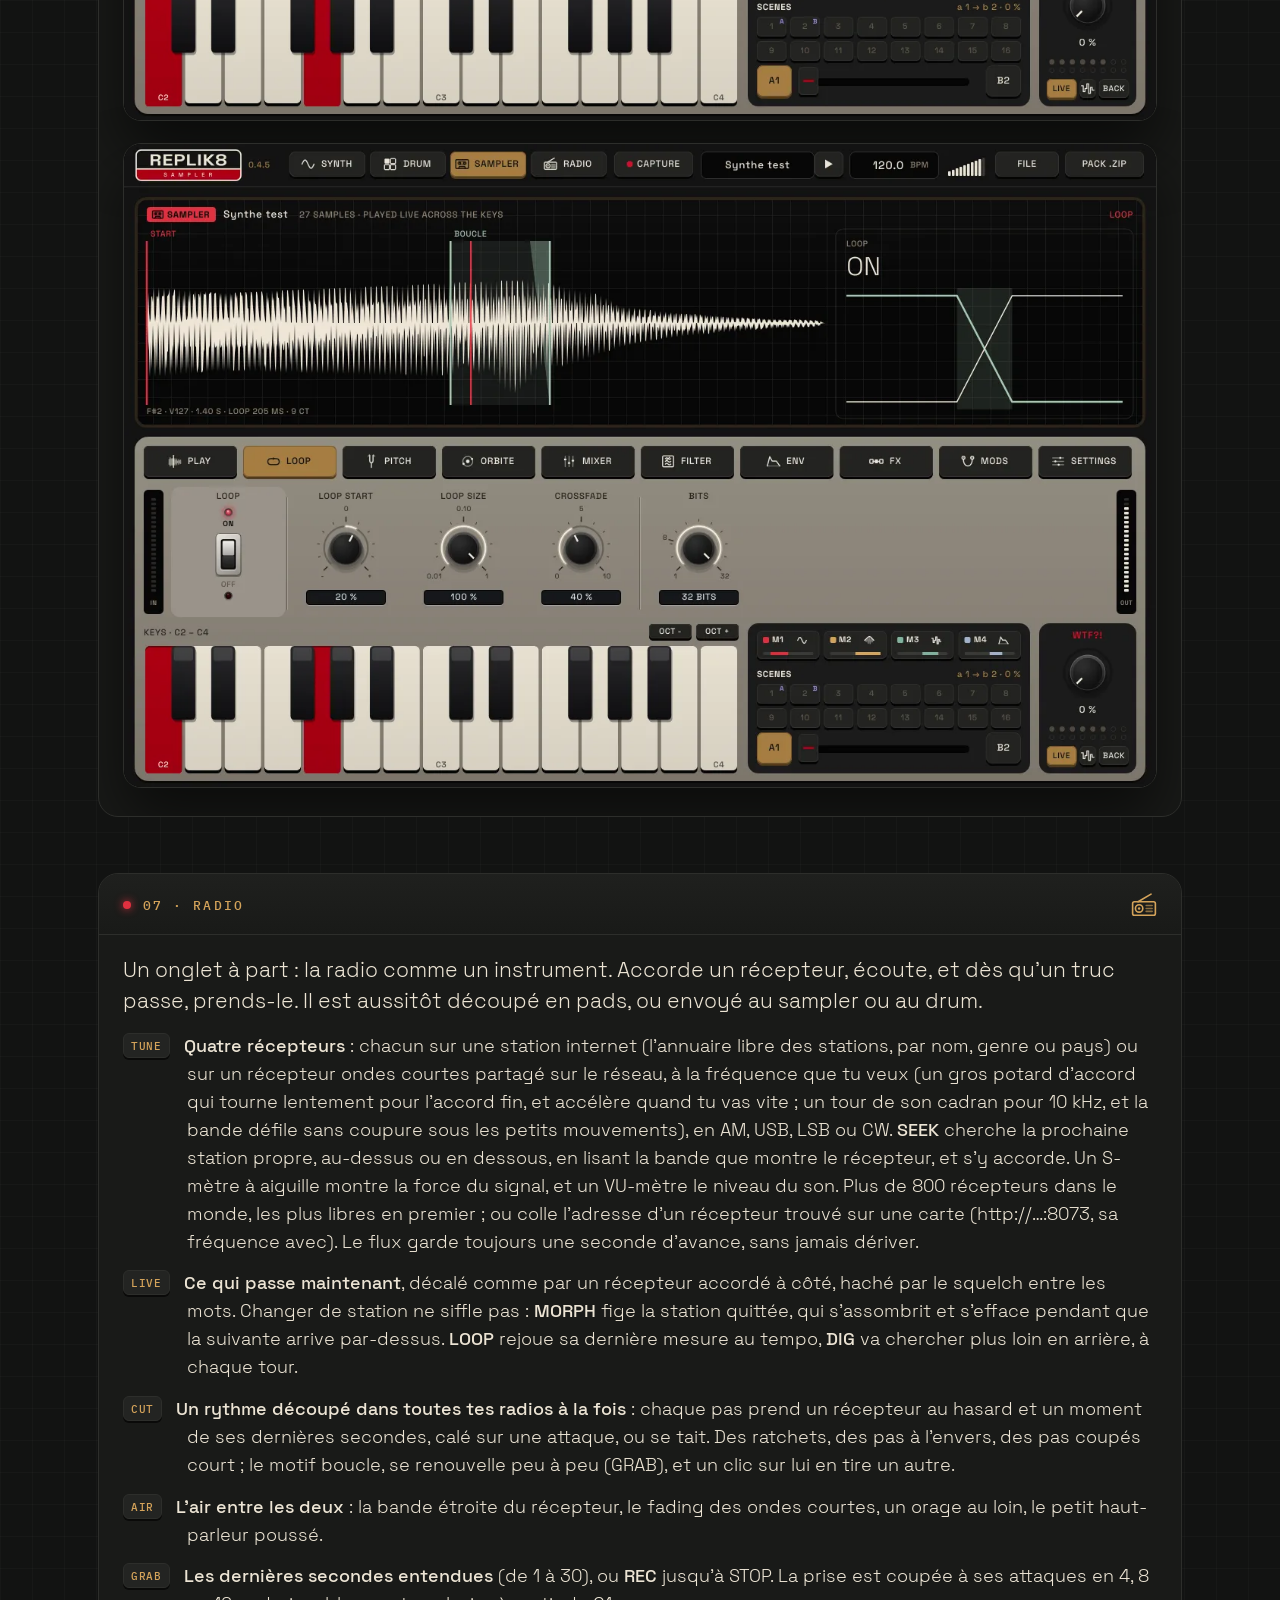
==== commit aea5c4aa: "0.4.24: a resample sent to the DRUM (cut at its attacks) or to WEAVE - ResampleOptions::dest (SAMPLE" ====
--- a/site/index.html
+++ b/site/index.html
@@ -68,7 +68,7 @@
     <div><h3><svg class="p" viewBox="0 0 24 24"><path d="M5 10c1.6-5 4.8-5 6.4 0s4.8 5 6.4 0" opacity=".35"/><path d="M3.5 12.5c1.6-5 4.8-5 6.4 0s4.8 5 6.4 0" opacity=".65"/><path d="M2 15c1.6-5 4.8-5 6.4 0s4.8 5 6.4 0"/></svg>Capture des cycles</h3><p>Balaie un bouton de ton synthé&nbsp;: chaque position devient un cycle. Ou lance l'écoute, va jouer ta note en tournant un potard&nbsp;: la banque se fait toute seule.</p></div>
     <div><h3><svg class="p" viewBox="0 0 24 24"><rect x="1.5" y="9" width="21" height="12.5" rx="1.6"/><circle cx="7.5" cy="15.2" r="3.4"/><circle class="f" cx="7.5" cy="15.2" r="1.1"/><path d="M14 12.5h5.5M14 15.2h5.5M14 17.9h5.5" opacity=".6"/><path d="M6.5 9 18.5 2"/></svg>Radio</h3><p>Une station sur internet ou un récepteur ondes courtes, avec le fading et les craquements de l'air. Samples-la&nbsp;: la prise est découpée en pads.</p></div>
     <div><h3><svg class="p" viewBox="0 0 24 24"><rect x="2.5" y="2.5" width="8" height="8" rx="1.4"/><rect class="f" x="13.5" y="2.5" width="8" height="8" rx="1.4"/><rect class="f" x="2.5" y="13.5" width="8" height="8" rx="1.4"/><rect x="13.5" y="13.5" width="8" height="8" rx="1.4"/></svg>Drum</h3><p>Huit pistes et leur séquenceur de 64 pas&nbsp;: une voix faite des cycles du synthé, un son, ou une prise de la radio et ses tranches.</p></div>
-    <div><h3><svg class="p" viewBox="0 0 24 24"><path d="M14.6 4.6A8 8 0 1 1 6.3 6"/><path class="f" d="M5 3.2l4.4 1.4-3.2 3.4z"/><circle class="f" cx="12" cy="12" r="3"/></svg>Rééchantillonner</h3><p>Enregistre ce qui sort des effets et rejoue-le aussitôt, sans la moindre coupure. Puis repasse-le dans la machine.</p></div>
+    <div><h3><svg class="p" viewBox="0 0 24 24"><path d="M14.6 4.6A8 8 0 1 1 6.3 6"/><path class="f" d="M5 3.2l4.4 1.4-3.2 3.4z"/><circle class="f" cx="12" cy="12" r="3"/></svg>Rééchantillonner</h3><p>Enregistre ce qui sort des effets et rejoue-le aussitôt, sans la moindre coupure. Ou envoie-le à la boîte à rythmes, découpé sur ses attaques, ou dans WEAVE.</p></div>
     <div><h3><svg class="p" viewBox="0 0 24 24"><rect x="2.5" y="2.5" width="19" height="19" rx="2"/><path d="M7 8c1.7-2.4 3.3 2.4 5 0s3.3 2.4 5 0M7 12c1.7-2.4 3.3 2.4 5 0s3.3 2.4 5 0M7 16c1.7-2.4 3.3 2.4 5 0s3.3 2.4 5 0"/><path d="M9.5 10.4l5-4.8"/></svg>Filtres</h3><p>Six filtres analogiques modélisés au plus près du circuit, suréchantillonnés, avec drive et réinjection FM.</p></div>
     <div><h3><svg class="p" viewBox="0 0 24 24"><rect x="1" y="8.5" width="6" height="7" rx="1.2"/><rect class="f" x="9" y="8.5" width="6" height="7" rx="1.2"/><rect x="17" y="8.5" width="6" height="7" rx="1.2"/><path d="M7 12h2M15 12h2"/></svg>Effets</h3><p>Drive, spectre, pitch, chorus, crush, espace, écho. Dans l'ordre que tu veux, sans un clic et sans perdre de volume. Un compresseur en sortie.</p></div>
     <div><h3><svg class="p" viewBox="0 0 24 24"><circle cx="5" cy="6" r="2.8"/><circle cx="19" cy="6" r="2.8"/><circle class="f" cx="5" cy="6" r=".9"/><circle class="f" cx="19" cy="6" r=".9"/><path d="M5 8.8c0 15 14 15 14 0"/></svg>Mods et scènes</h3><p>Quatre modulateurs calés sur le tempo, seize scènes et un fader pour glisser de l'une à l'autre. Et WTF?! pour tout faire basculer.</p></div>
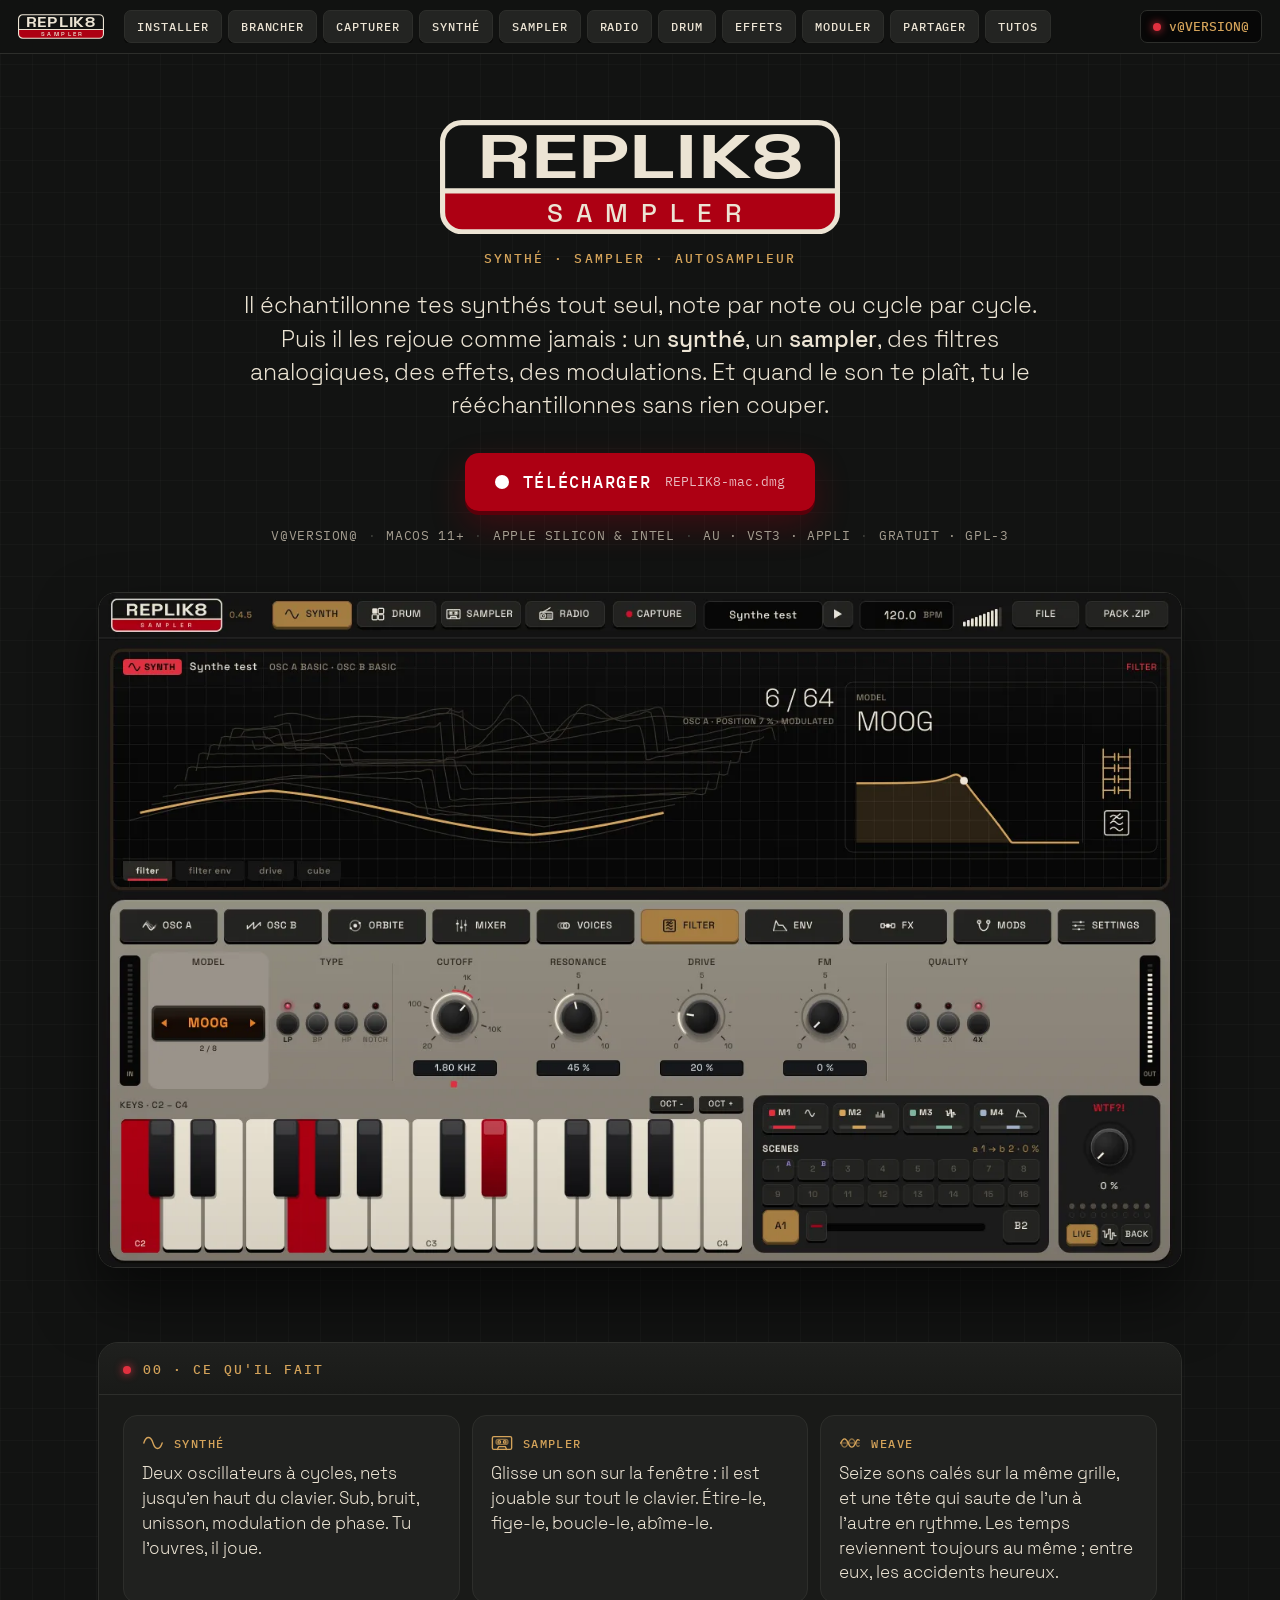
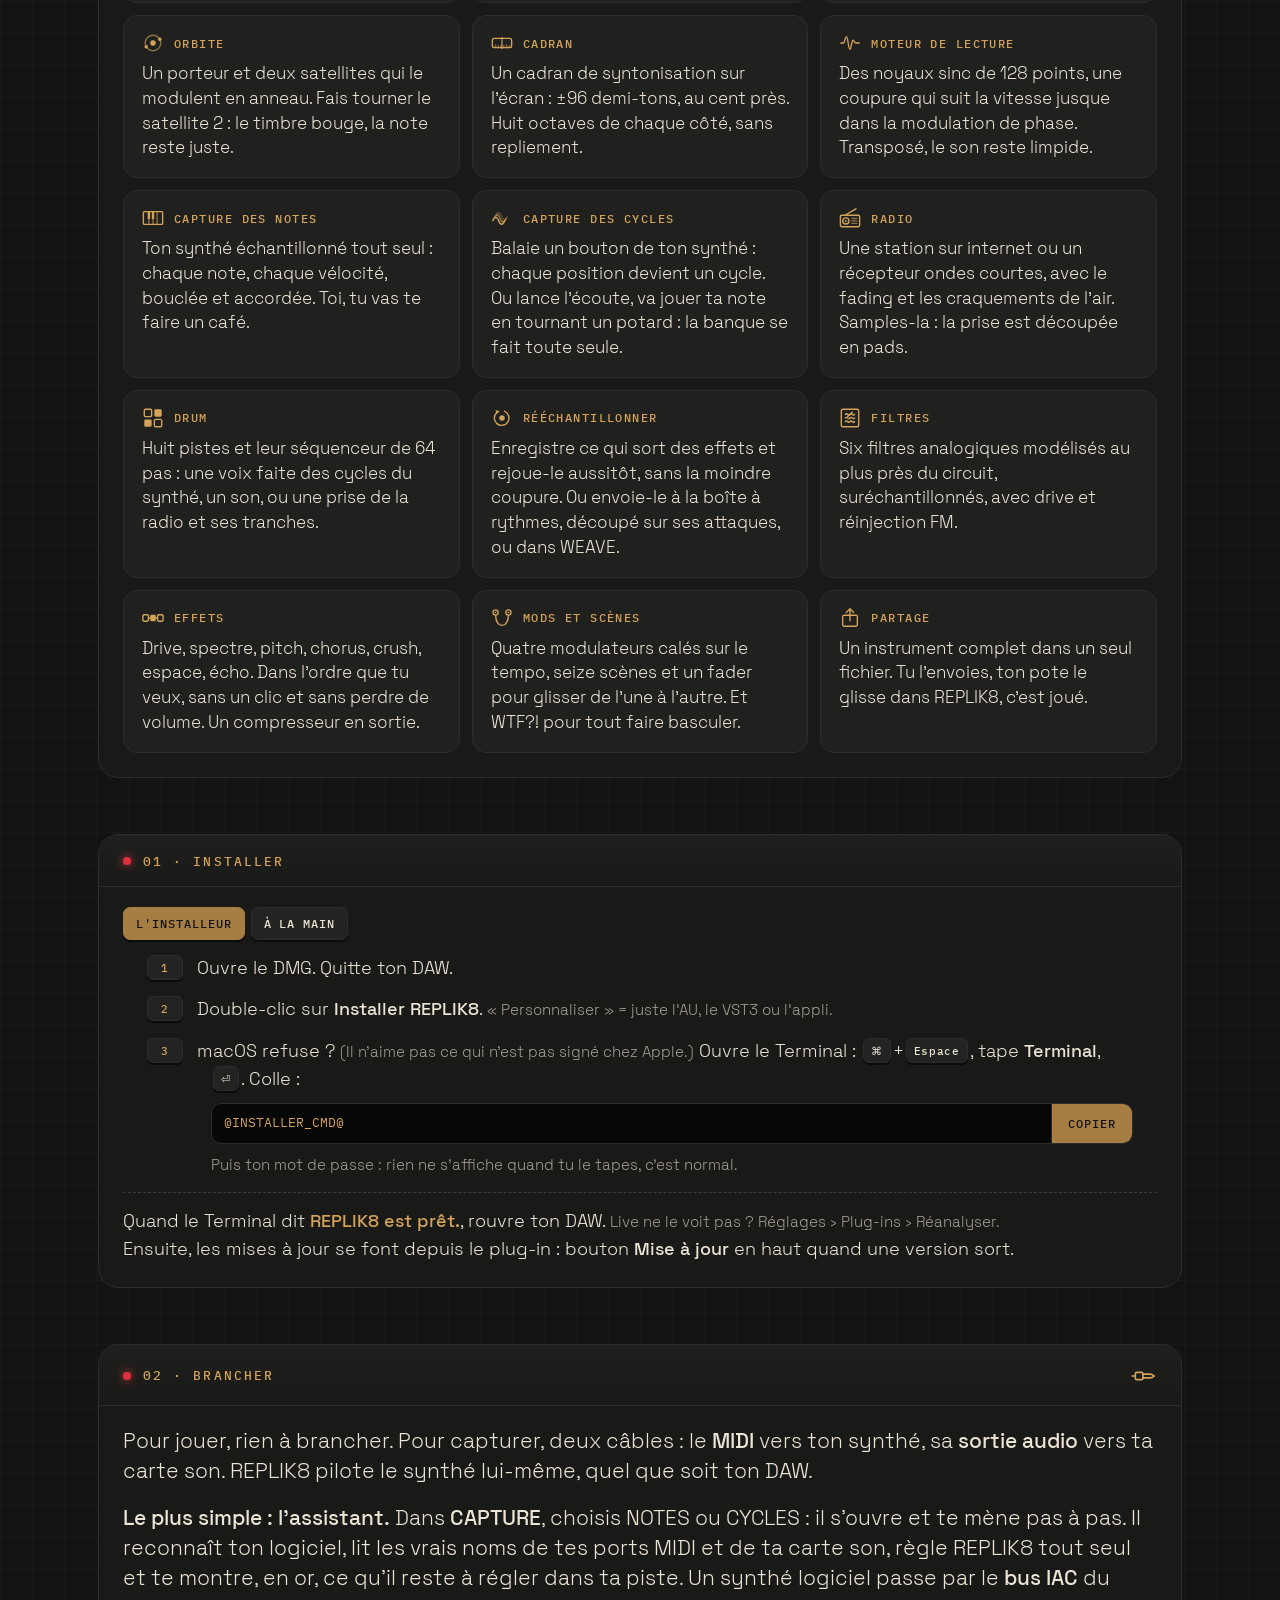
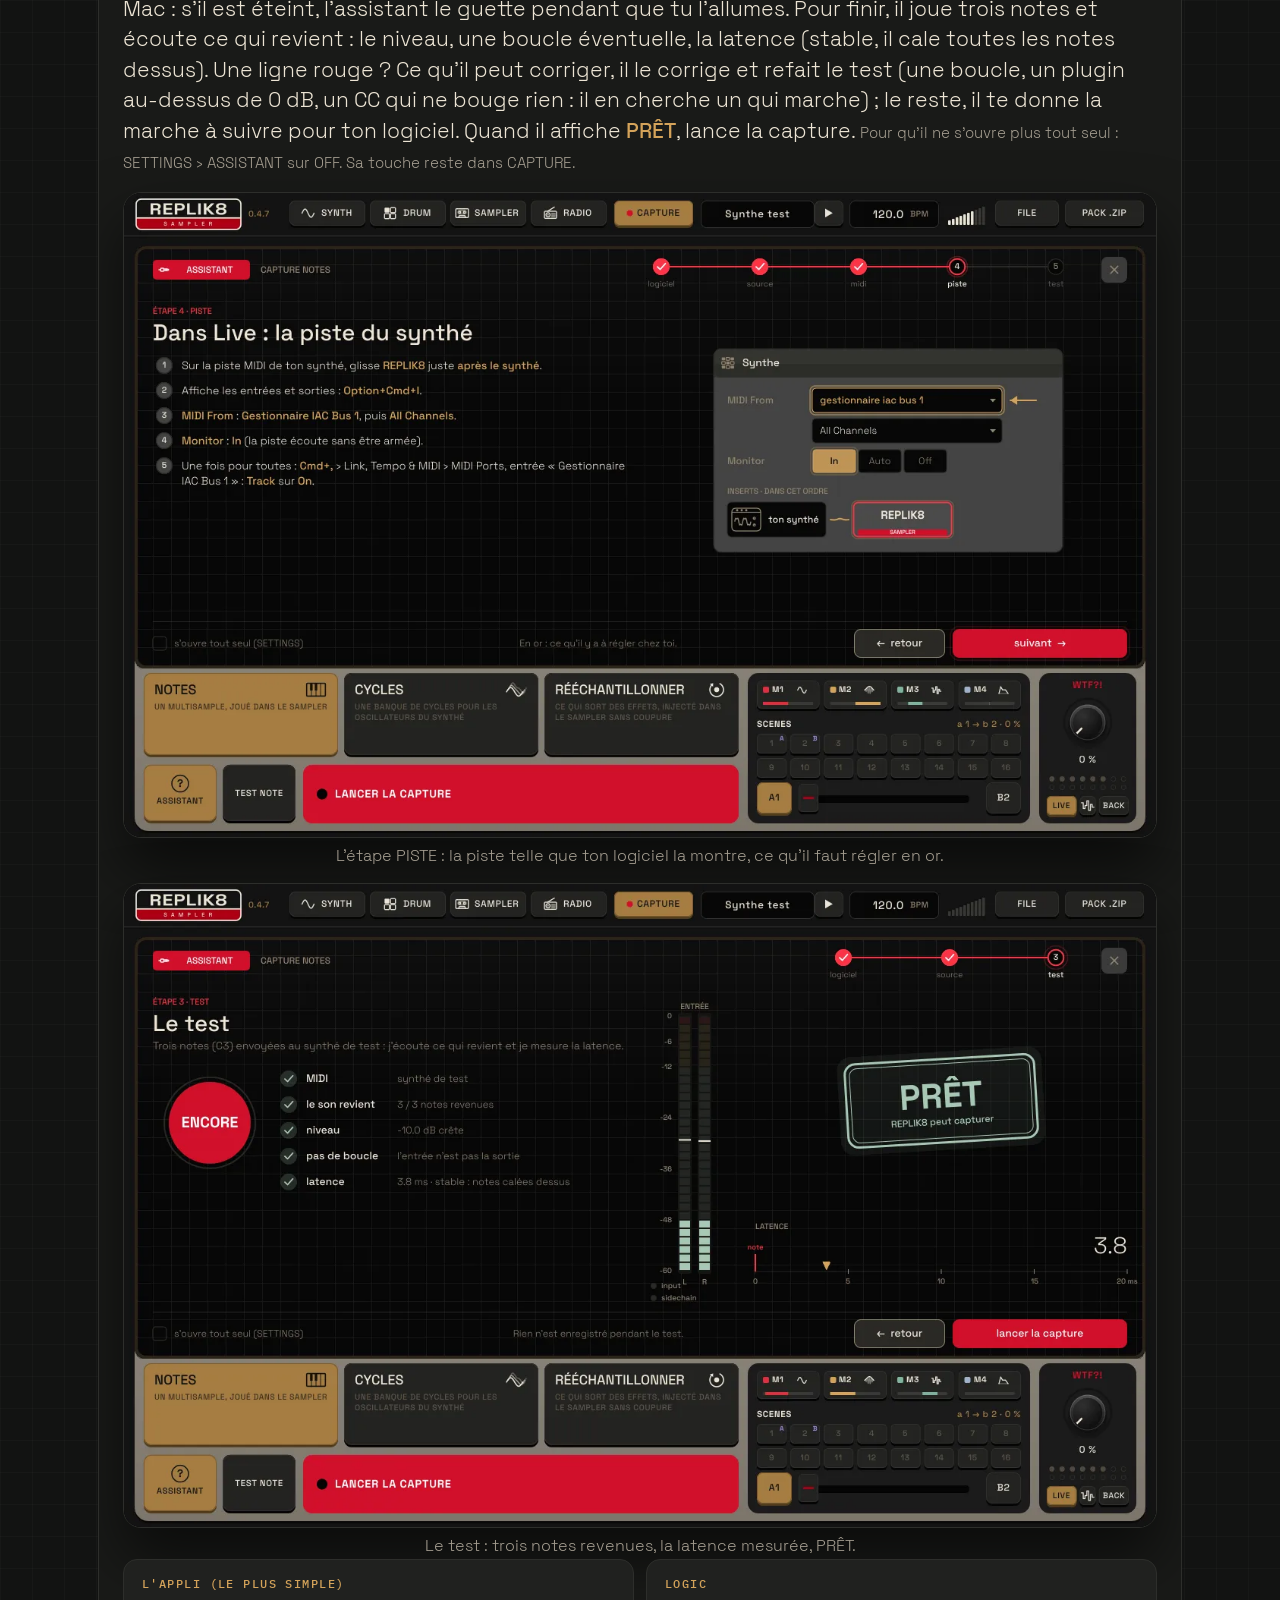
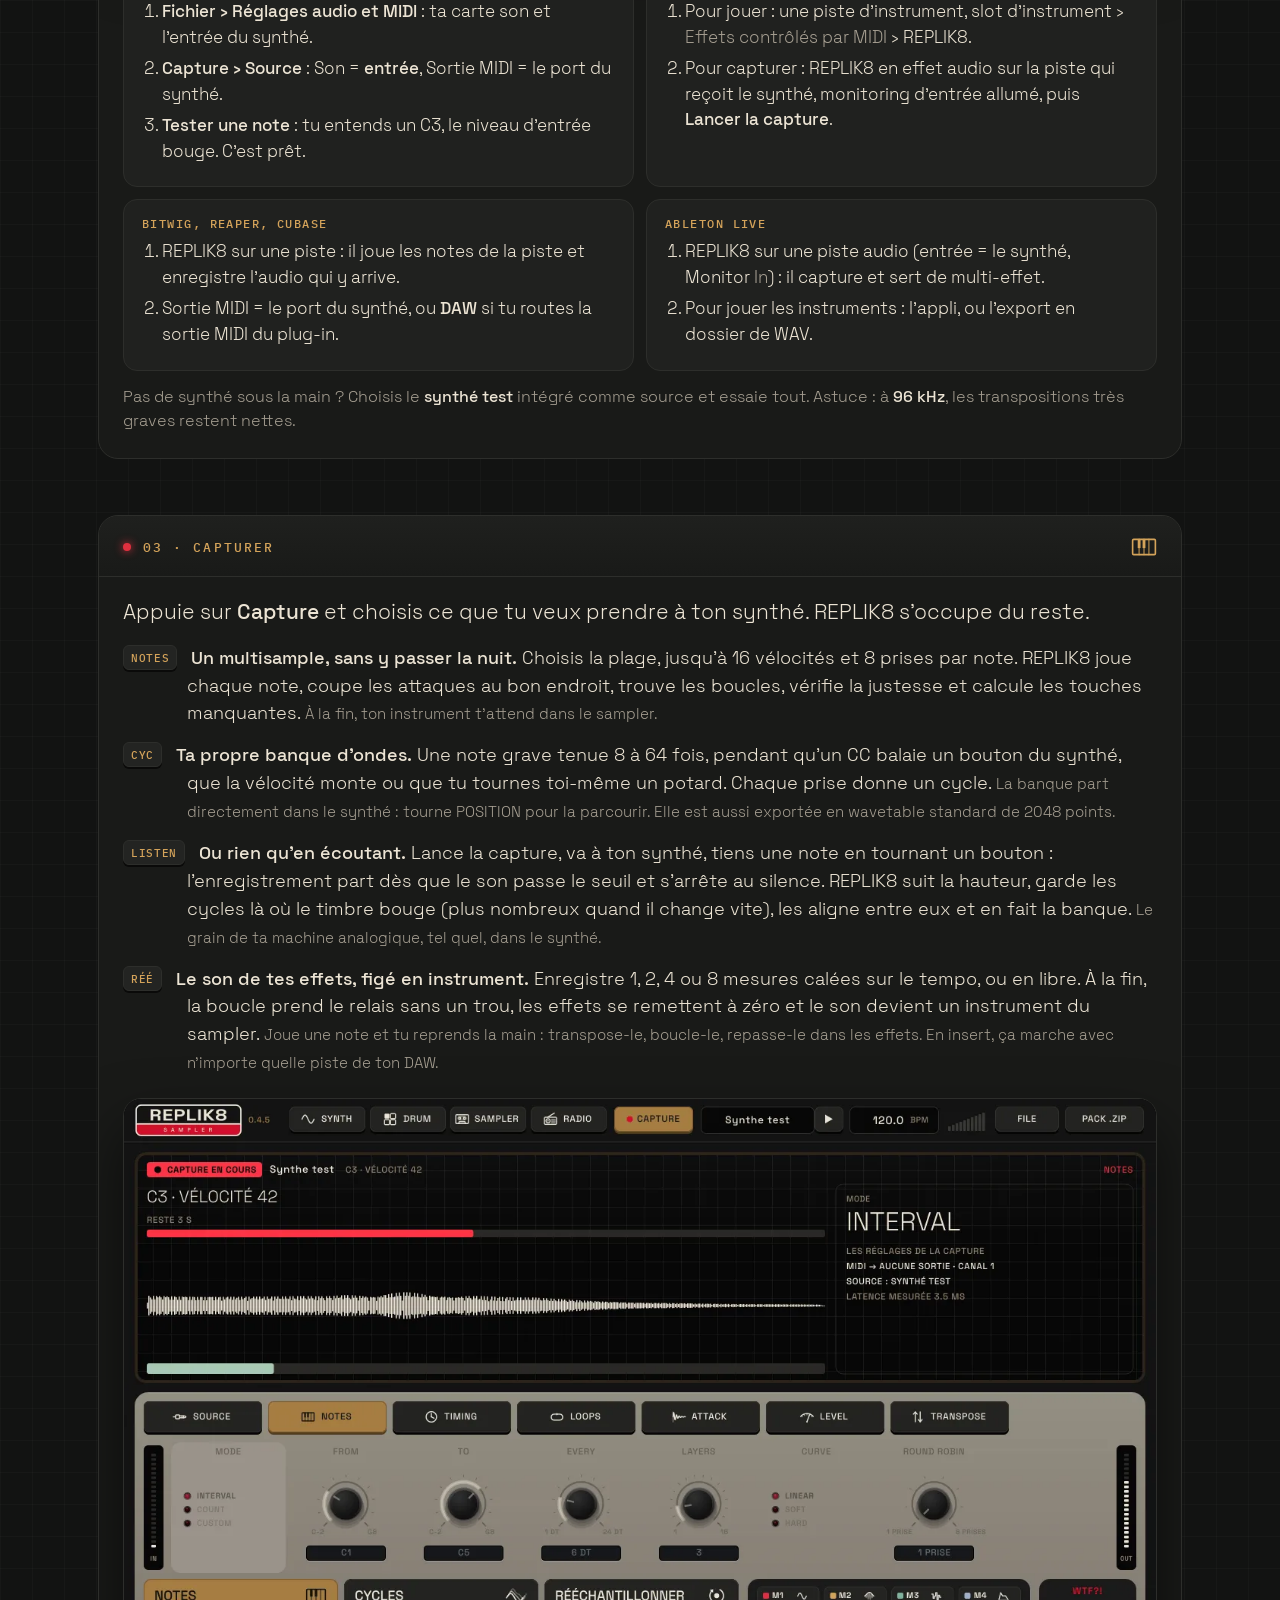
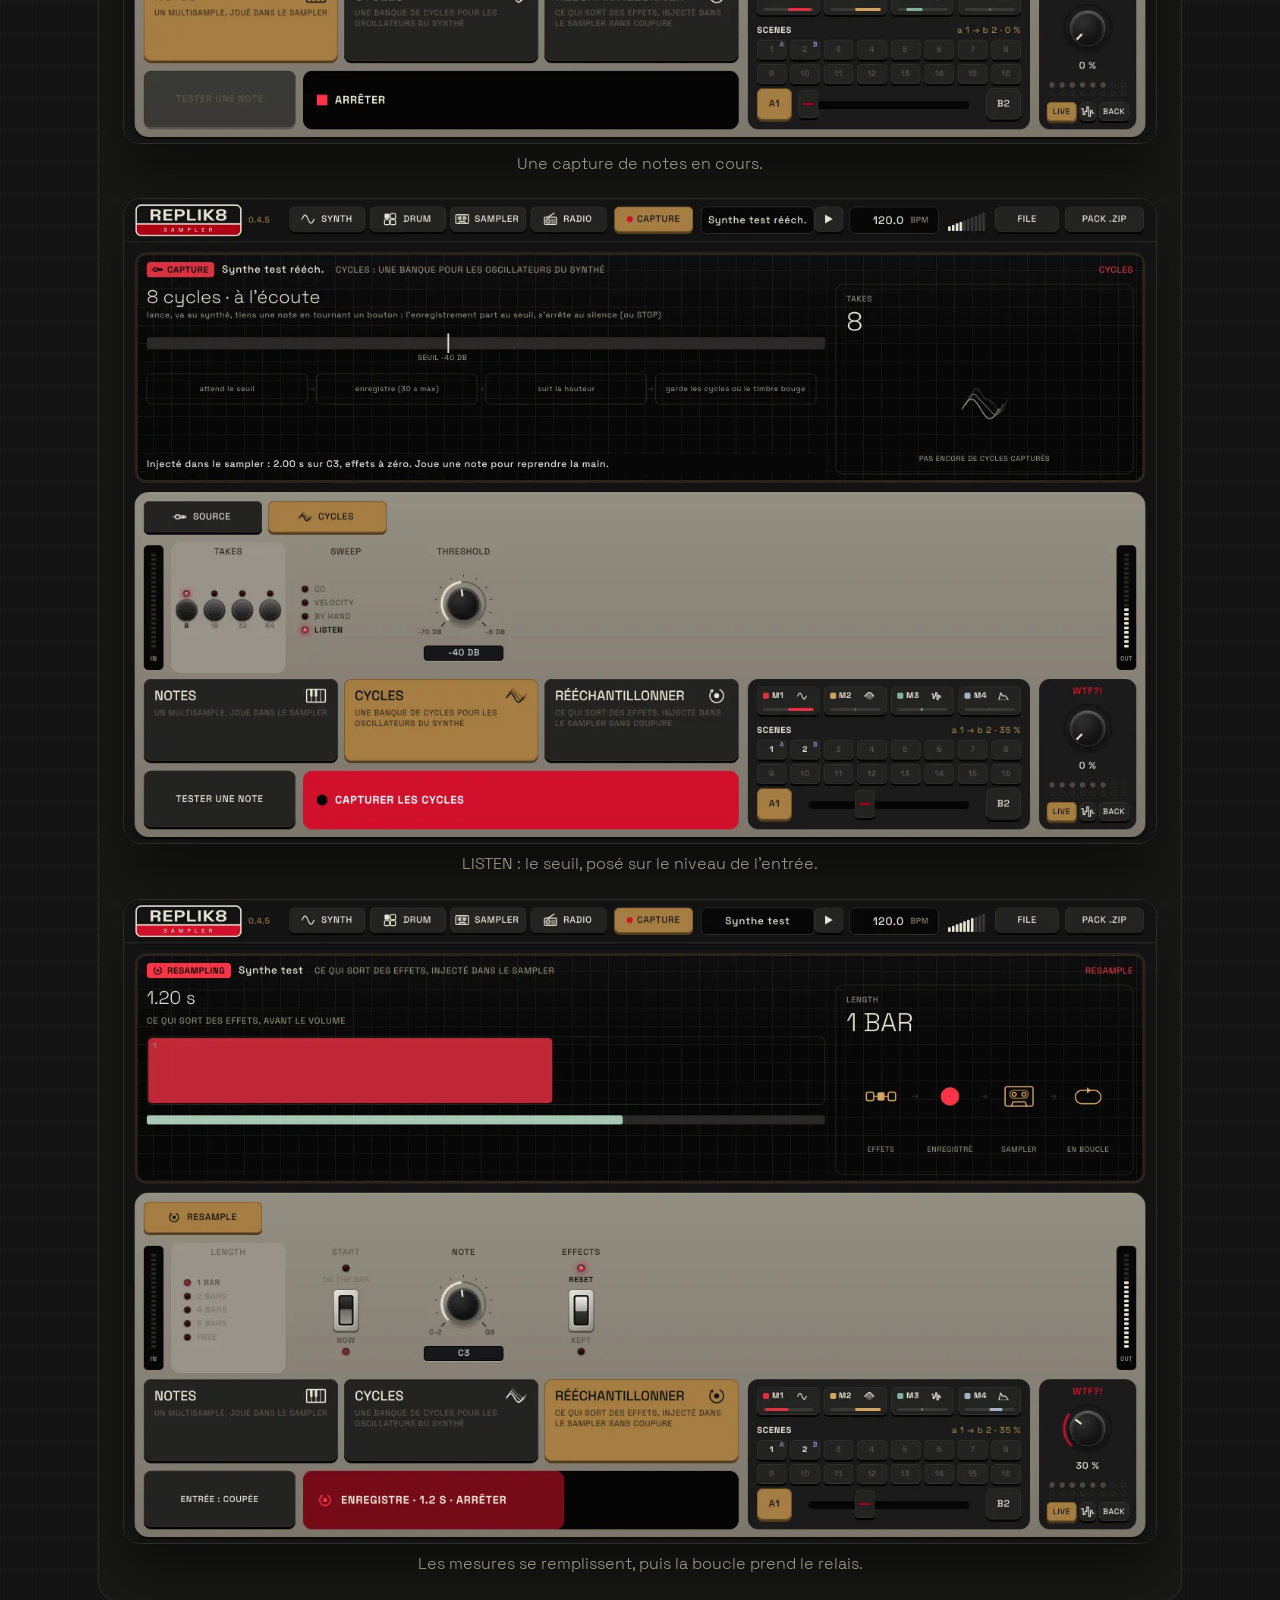
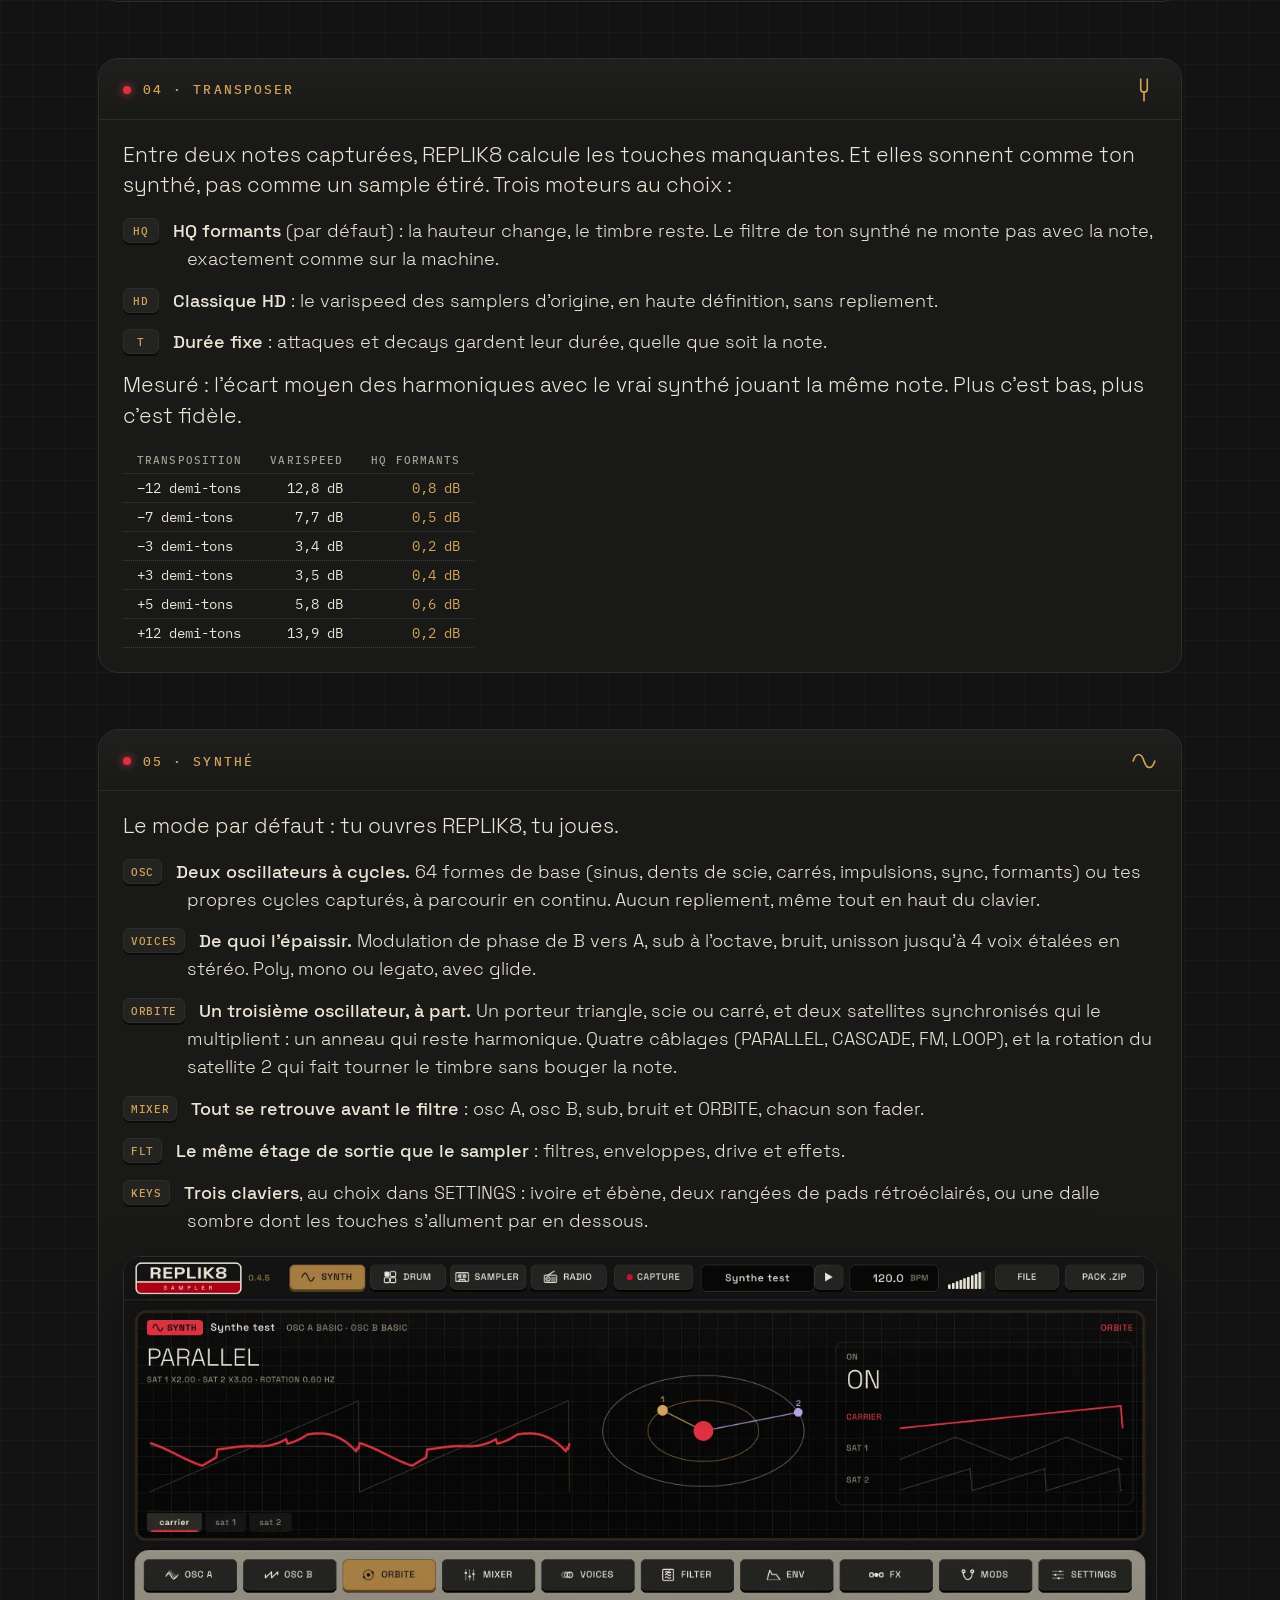
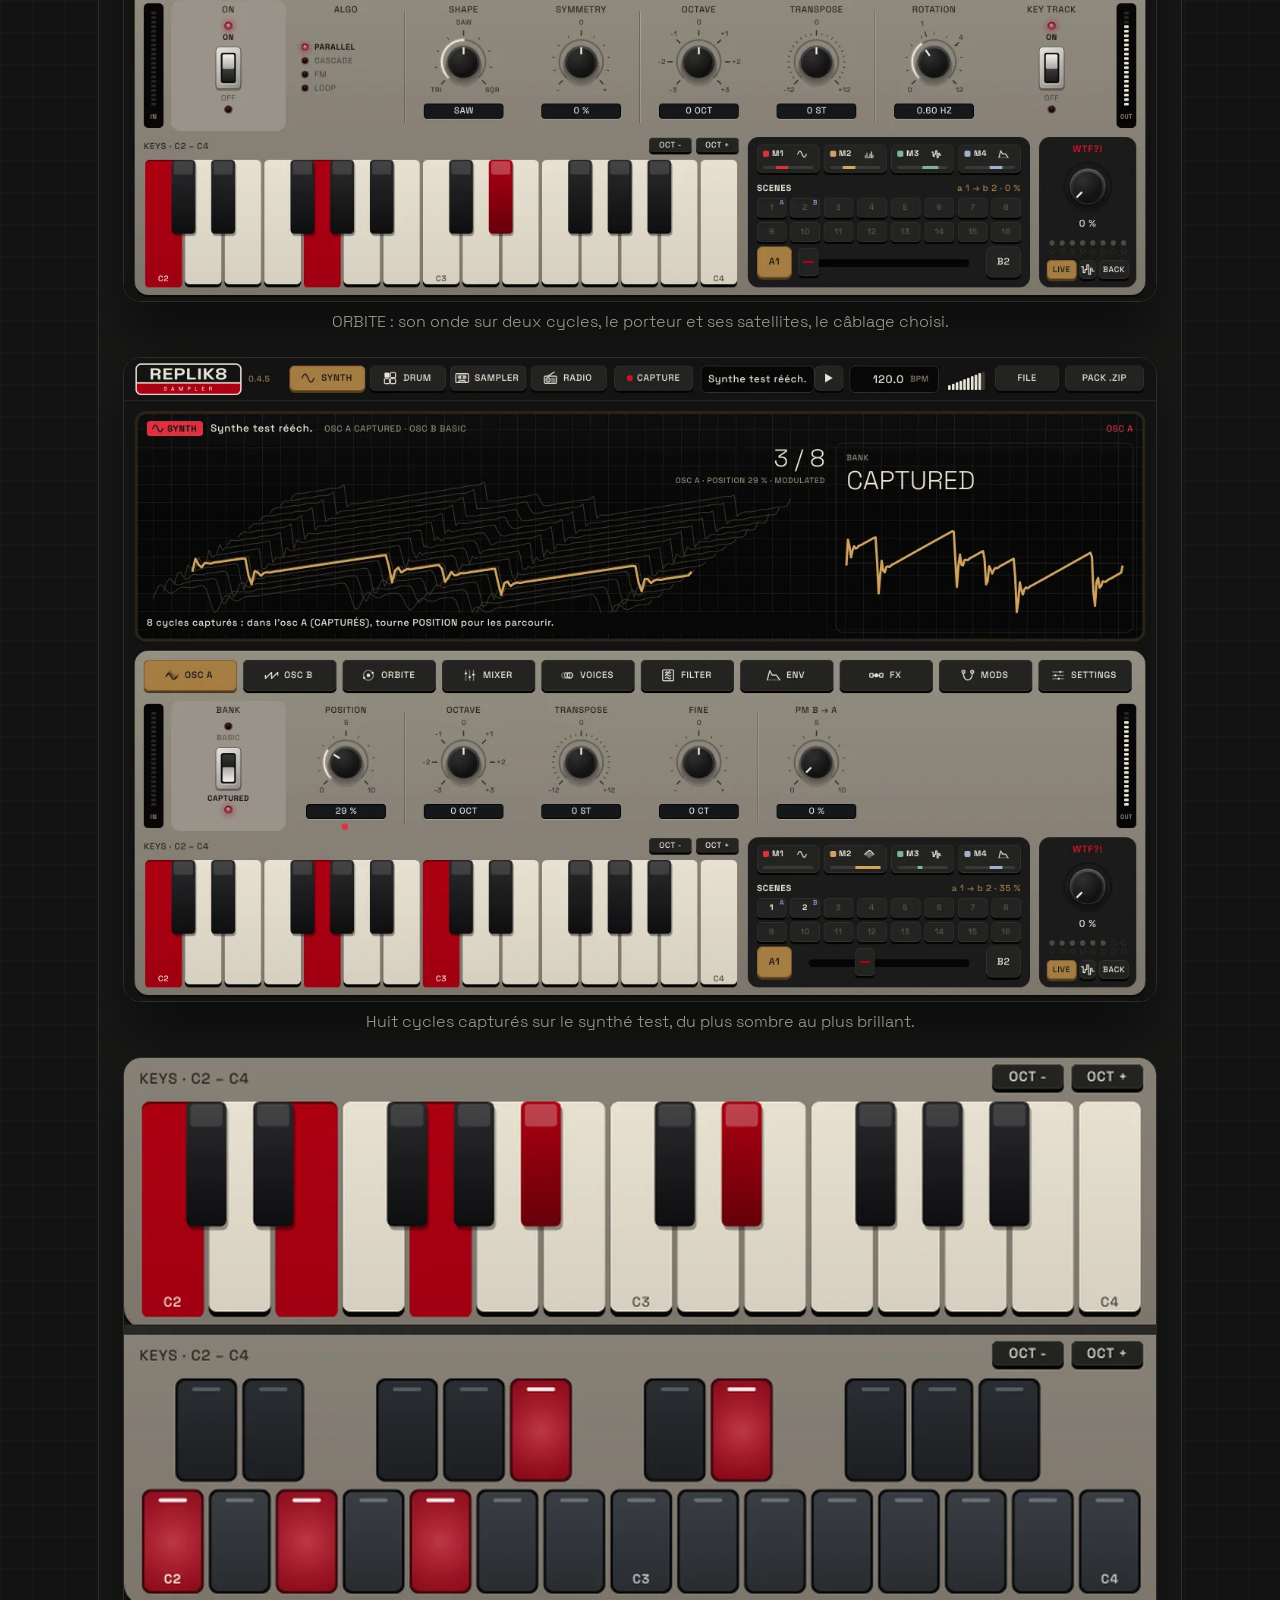
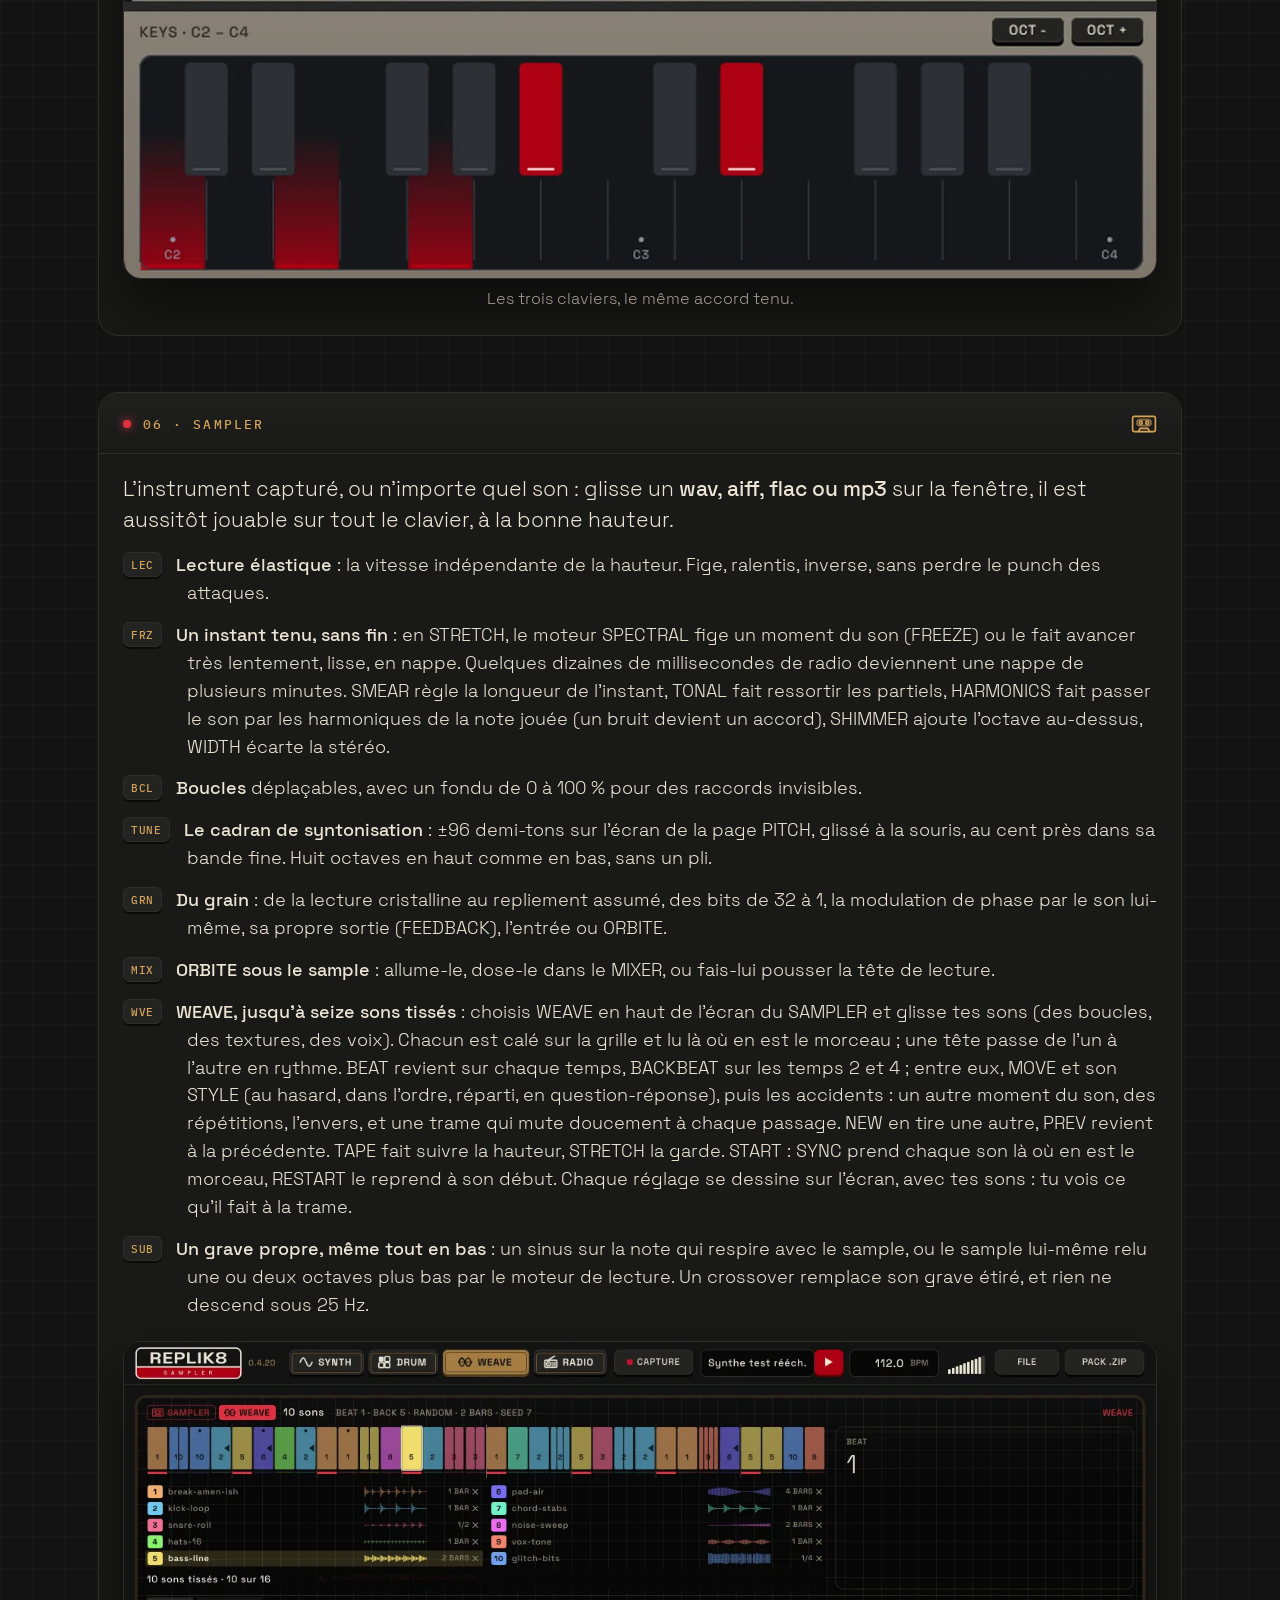
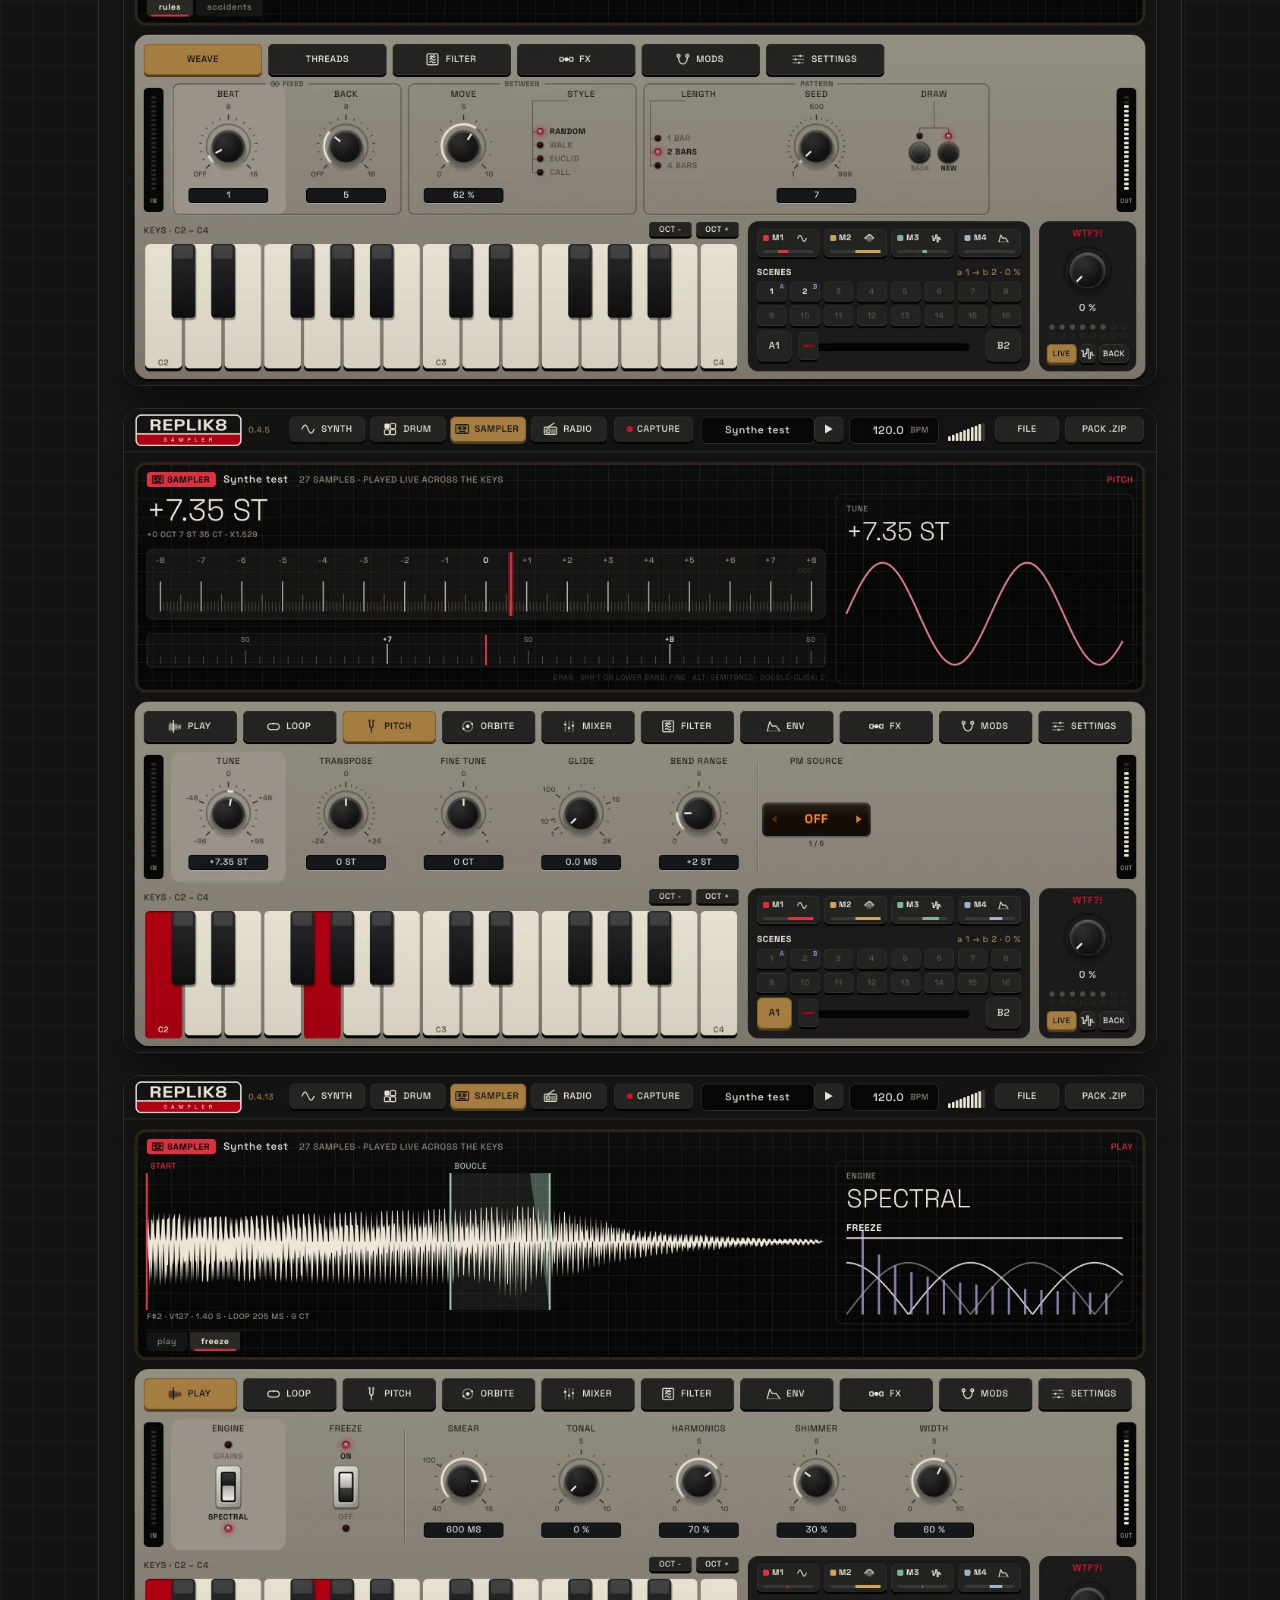
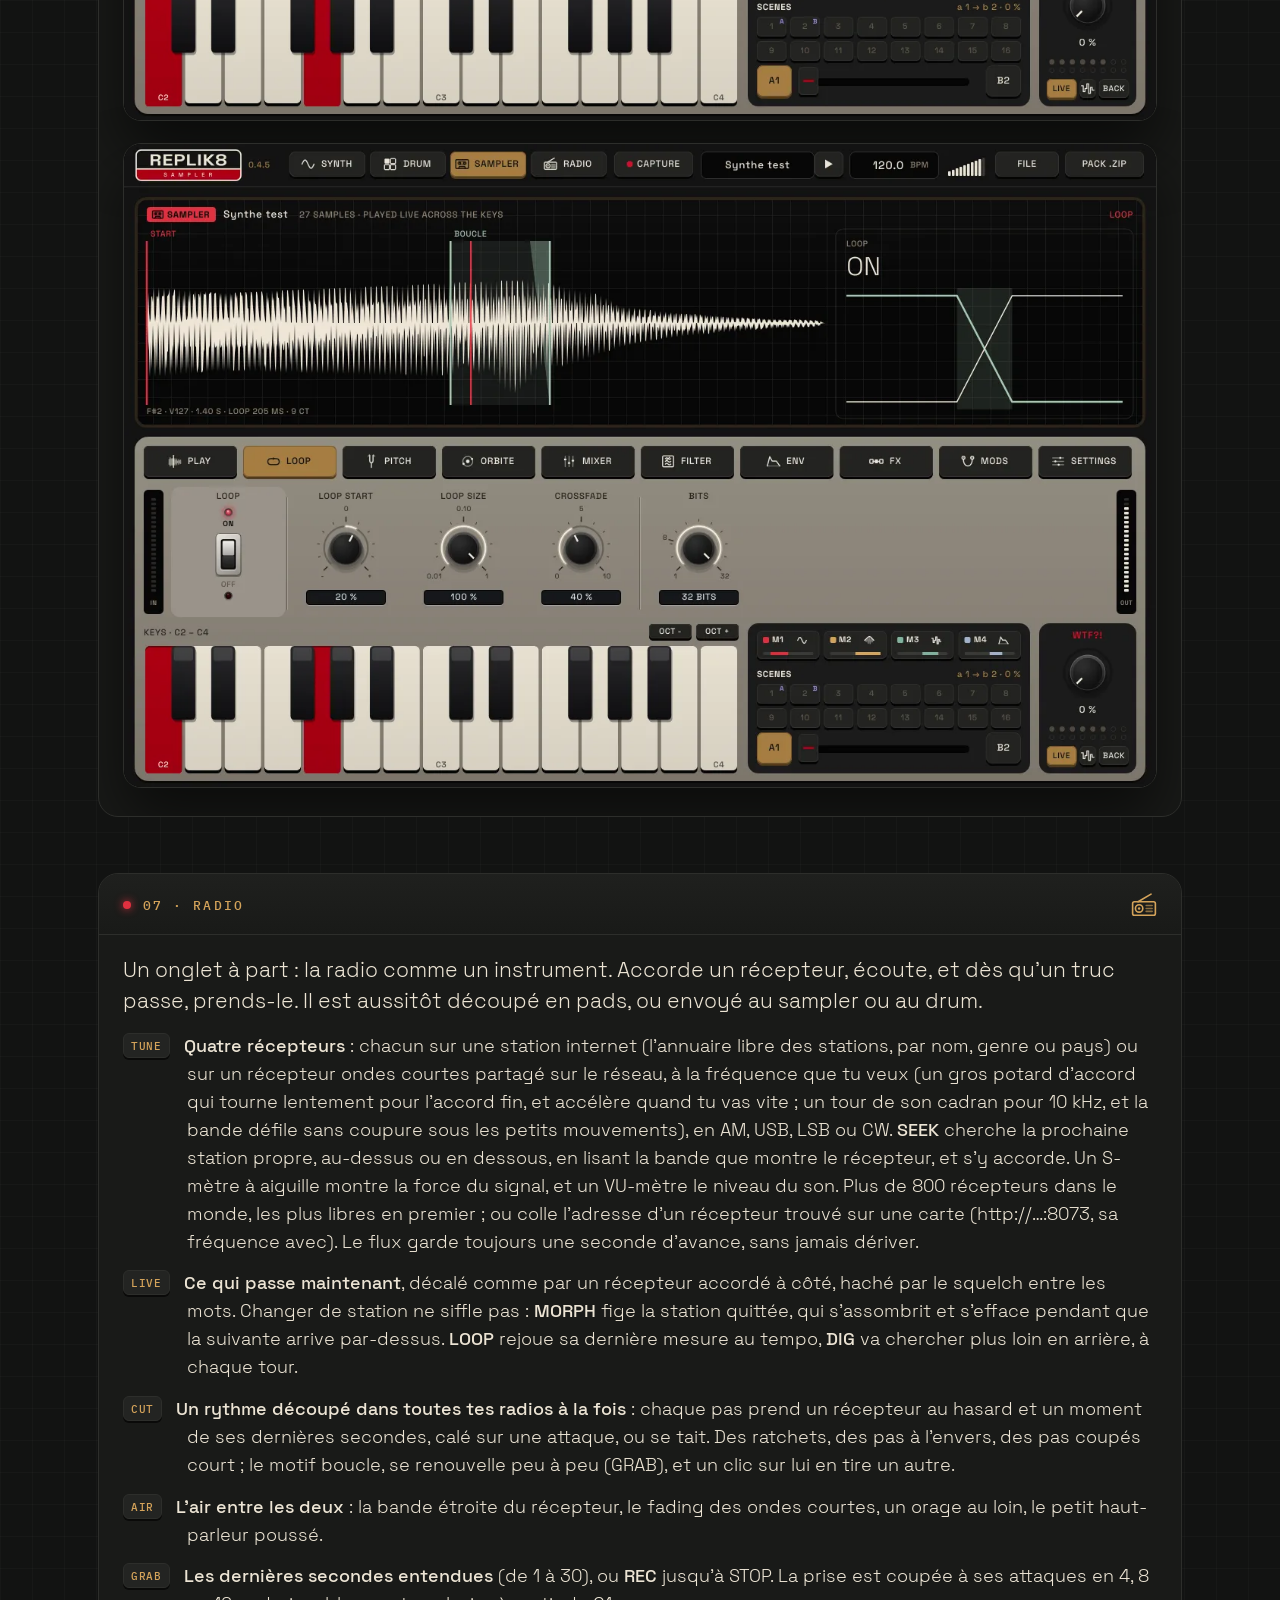
==== commit e3b9c2bb: "0.4.25: DESTINATION, clearer knob names, more silkscreen frames - Resample: TO becomes DESTINATION, " ====
--- a/site/index.html
+++ b/site/index.html
@@ -205,7 +205,7 @@
     <li><kbd>TUNE</kbd><b>Le cadran de syntonisation</b>&nbsp;: ±96 demi-tons sur l'écran de la page PITCH, glissé à la souris, au cent près dans sa bande fine. Huit octaves en haut comme en bas, sans un pli.</li>
     <li><kbd>GRN</kbd><b>Du grain</b>&nbsp;: de la lecture cristalline au repliement assumé, des bits de 32 à 1, la modulation de phase par le son lui-même, sa propre sortie (FEEDBACK), l'entrée ou ORBITE.</li>
     <li><kbd>MIX</kbd><b>ORBITE sous le sample</b>&nbsp;: allume-le, dose-le dans le MIXER, ou fais-lui pousser la tête de lecture.</li>
-    <li><kbd>WVE</kbd><b>WEAVE, jusqu'à seize sons tissés</b>&nbsp;: choisis WEAVE en haut de l'écran du SAMPLER et glisse tes sons (des boucles, des textures, des voix). Chacun est calé sur la grille et lu là où en est le morceau&nbsp;; une tête passe de l'un à l'autre en rythme. BEAT revient sur chaque temps, BACK sur les temps 2 et 4&nbsp;; entre eux, MOVE et son STYLE (au hasard, dans l'ordre, réparti, en question-réponse), puis les accidents&nbsp;: un autre moment du son, des répétitions, l'envers, et une trame qui mute doucement à chaque passage. NEW en tire une autre, BACK revient à la précédente. TAPE fait suivre la hauteur, STRETCH la garde. START&nbsp;: SYNC prend chaque son là où en est le morceau, RESTART le reprend à son début. Chaque réglage se dessine sur l'écran, avec tes sons&nbsp;: tu vois ce qu'il fait à la trame.</li>
+    <li><kbd>WVE</kbd><b>WEAVE, jusqu'à seize sons tissés</b>&nbsp;: choisis WEAVE en haut de l'écran du SAMPLER et glisse tes sons (des boucles, des textures, des voix). Chacun est calé sur la grille et lu là où en est le morceau&nbsp;; une tête passe de l'un à l'autre en rythme. BEAT revient sur chaque temps, BACKBEAT sur les temps 2 et 4&nbsp;; entre eux, MOVE et son STYLE (au hasard, dans l'ordre, réparti, en question-réponse), puis les accidents&nbsp;: un autre moment du son, des répétitions, l'envers, et une trame qui mute doucement à chaque passage. NEW en tire une autre, PREV revient à la précédente. TAPE fait suivre la hauteur, STRETCH la garde. START&nbsp;: SYNC prend chaque son là où en est le morceau, RESTART le reprend à son début. Chaque réglage se dessine sur l'écran, avec tes sons&nbsp;: tu vois ce qu'il fait à la trame.</li>
     <li><kbd>SUB</kbd><b>Un grave propre, même tout en bas</b>&nbsp;: un sinus sur la note qui respire avec le sample, ou le sample lui-même relu une ou deux octaves plus bas par le moteur de lecture. Un crossover remplace son grave étiré, et rien ne descend sous 25&nbsp;Hz.</li>
   </ul>
   <figure class="shot"><img src="img/weave-1360.webp" srcset="img/weave-680.webp 680w, img/weave-1360.webp 1360w" sizes="(max-width: 1100px) 100vw, 1070px" width="1360" height="848" loading="lazy" alt="WEAVE : dix sons, la trame en couleurs (un son par couleur, les temps fixes soulignés), la tête de lecture, les règles."></figure>
